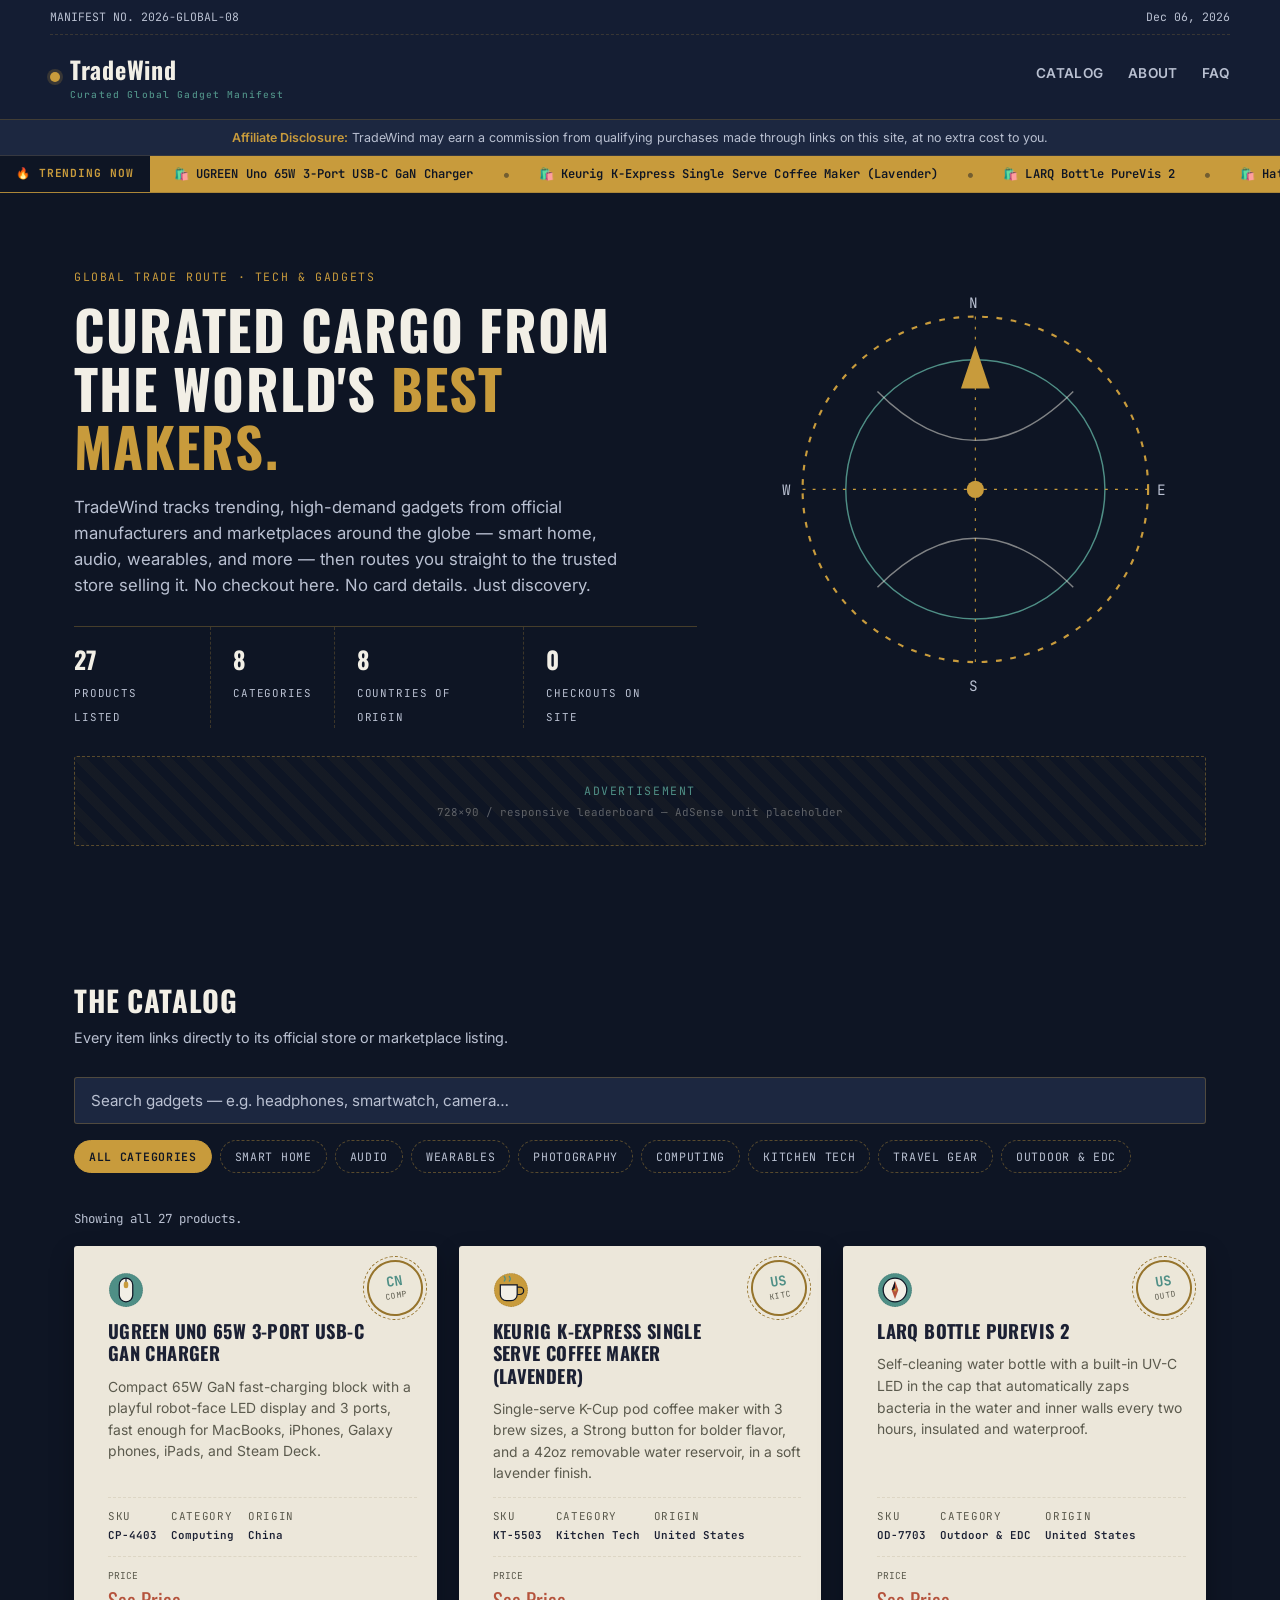
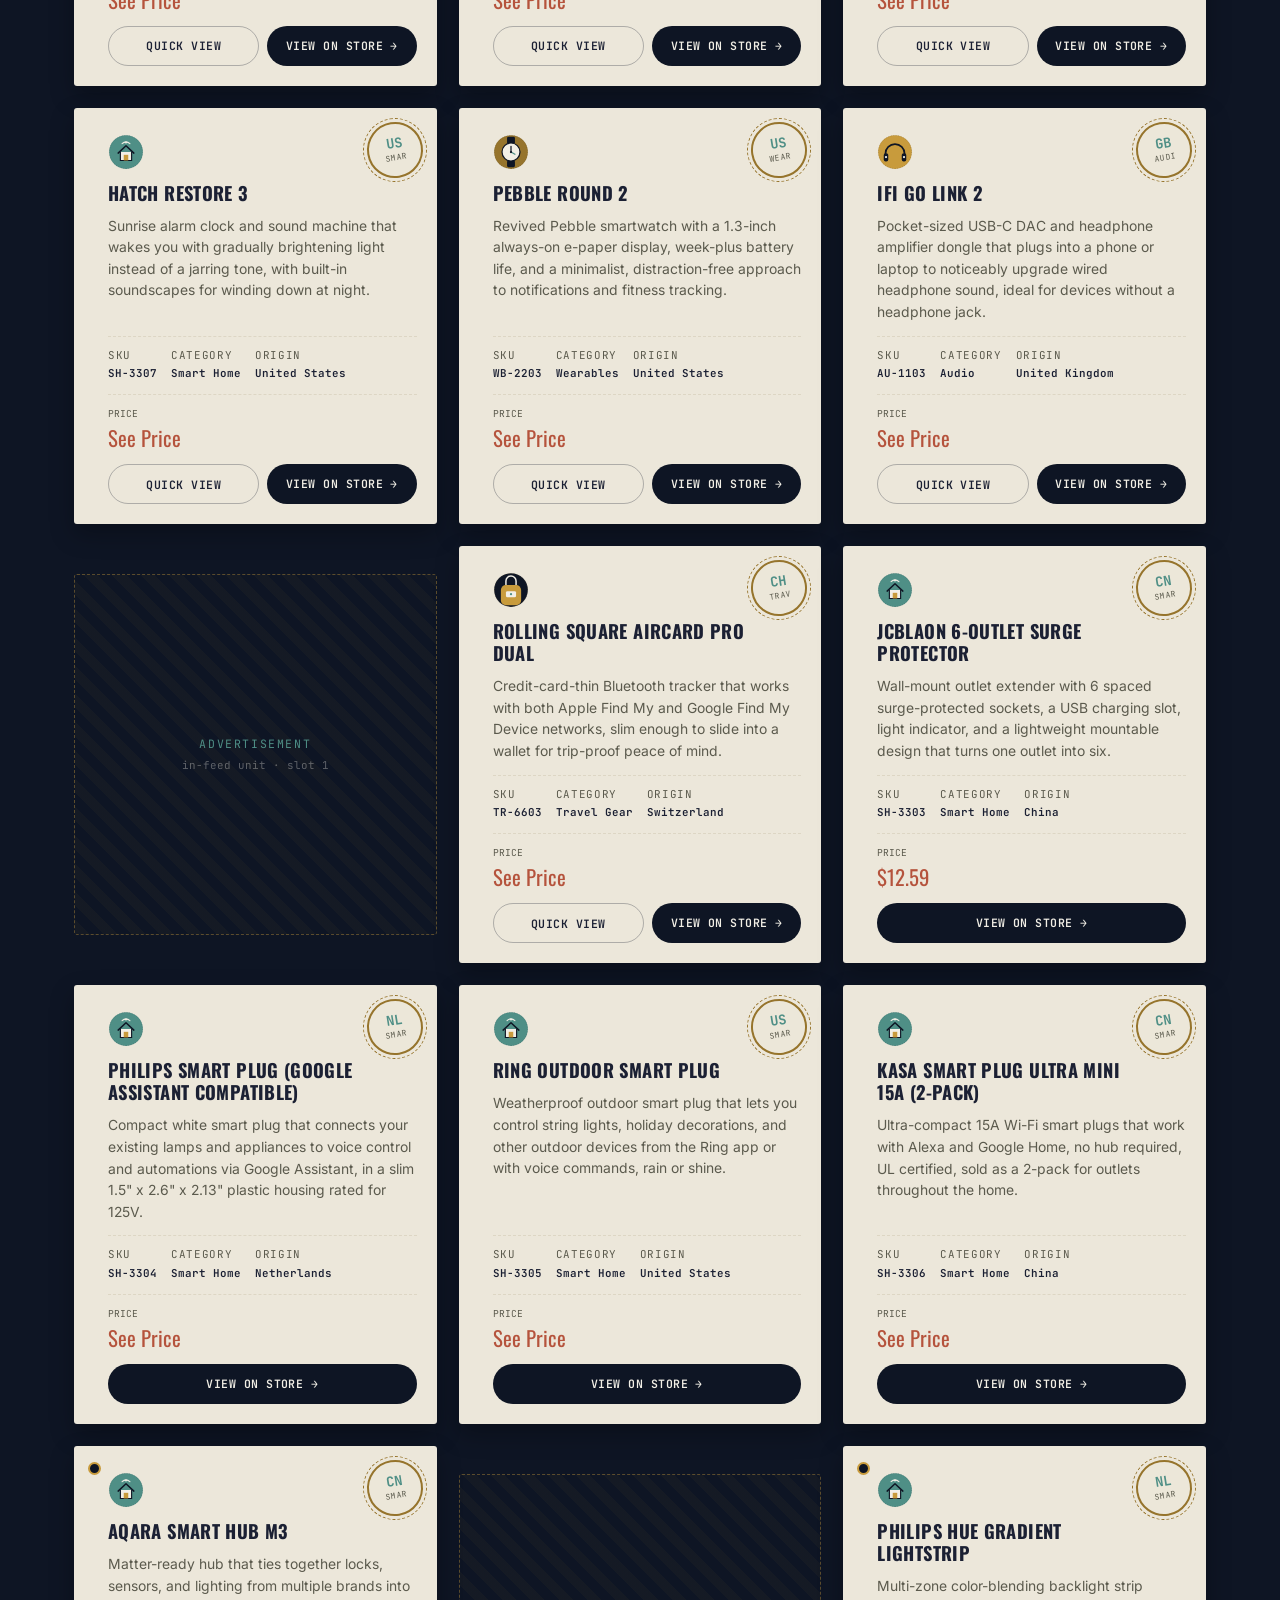
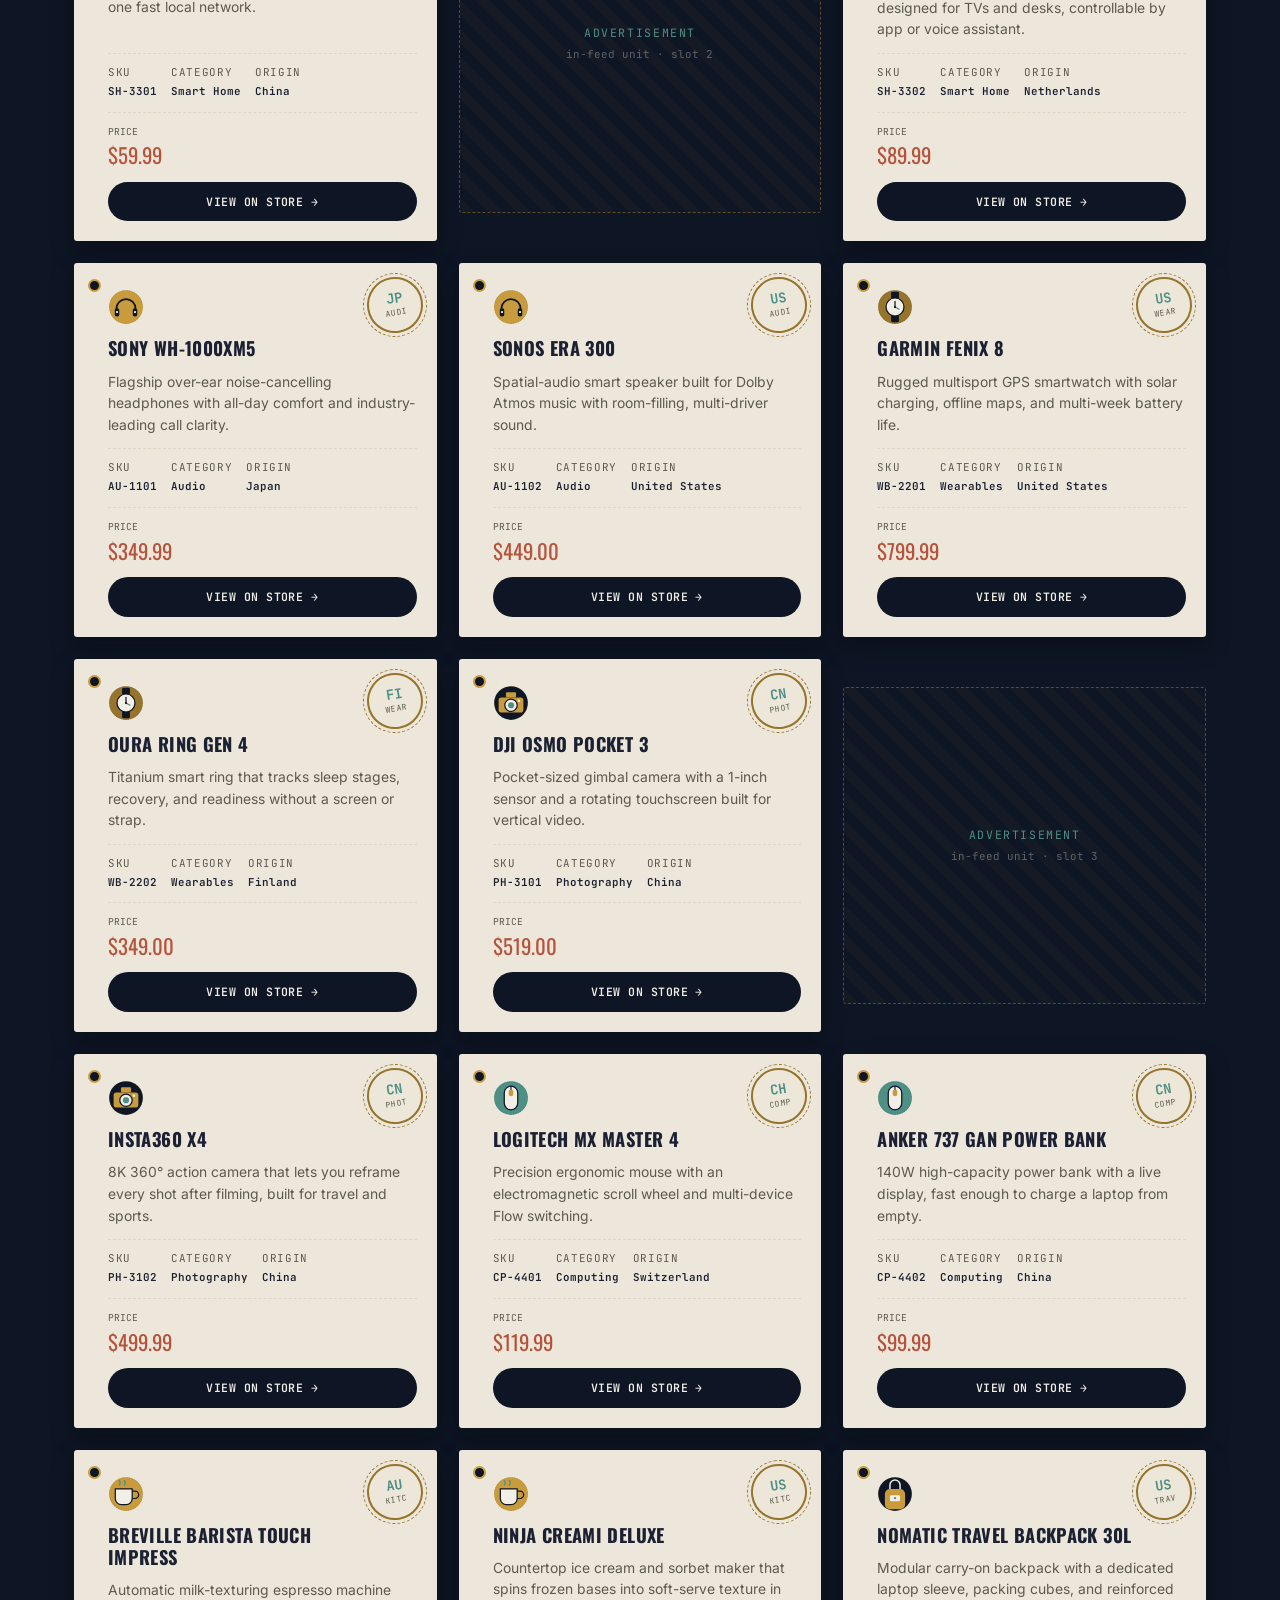
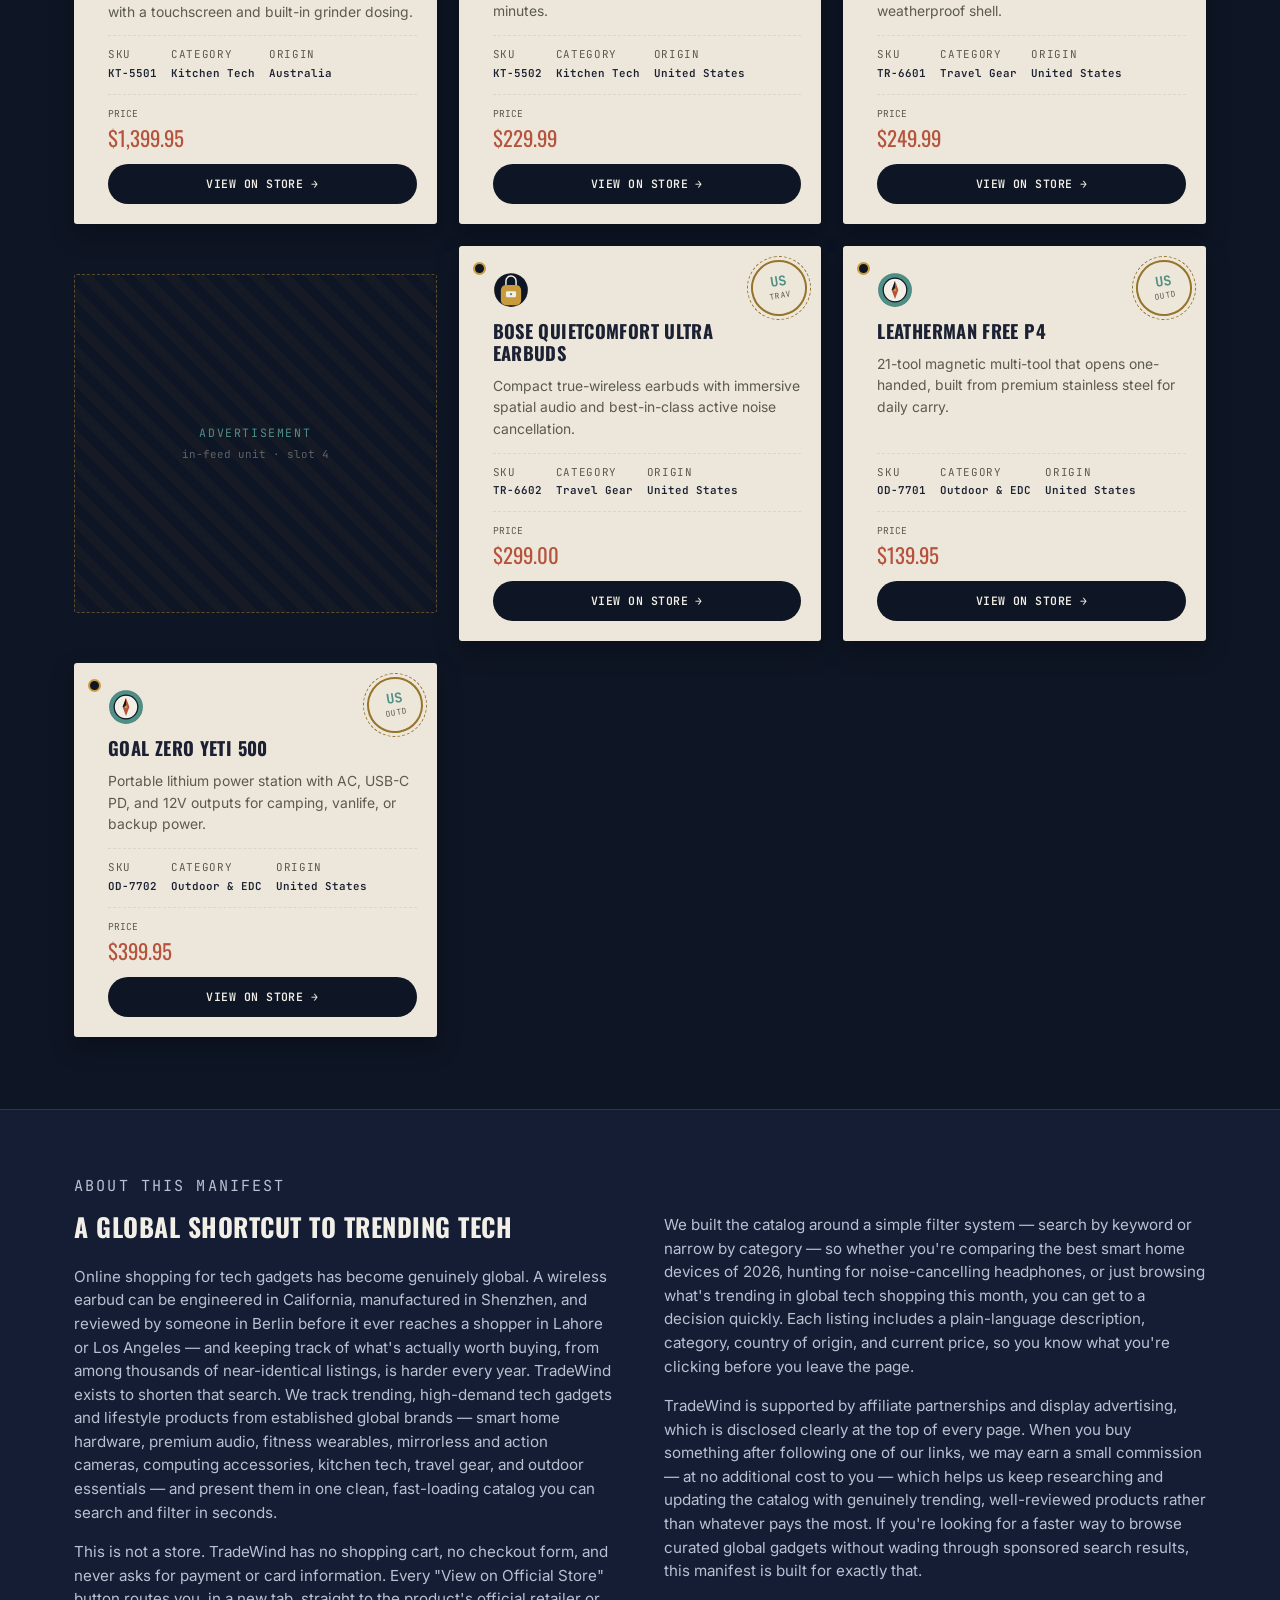
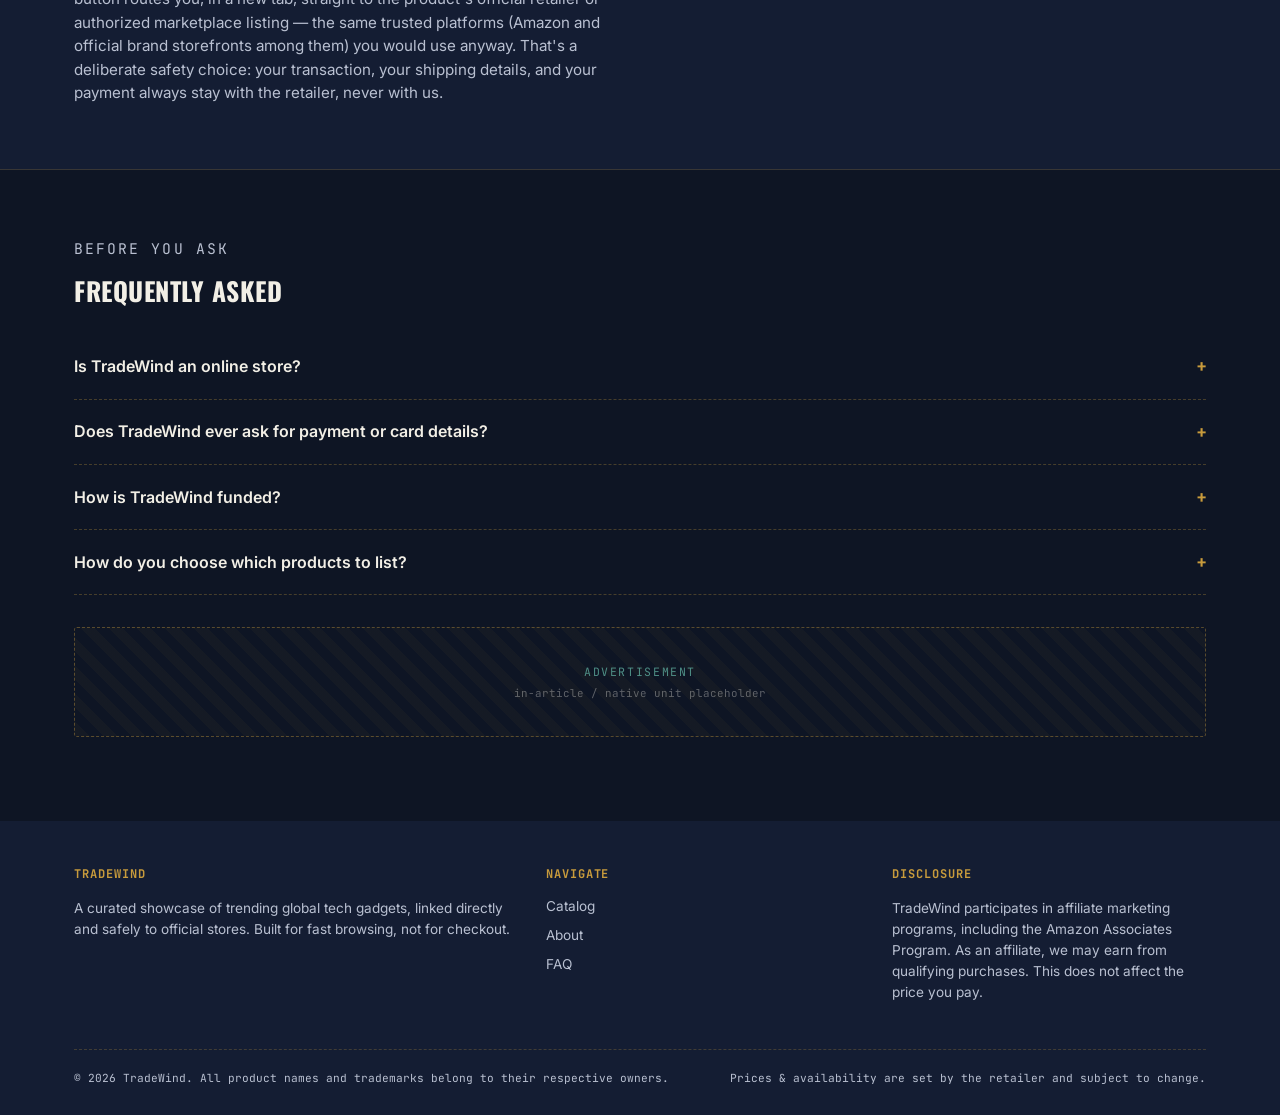
==== index.html @ 7edf19b0 "Add files via upload" ====
<!DOCTYPE html>
<html lang="en">
<head>
<meta charset="UTF-8">
<meta name="viewport" content="width=device-width, initial-scale=1.0">
<title>TradeWind — Curated Global Tech Gadgets & Trending Products 2026</title>
<meta name="description" content="TradeWind curates 2026's most in-demand global tech gadgets — smart home, audio, wearables, photography, travel gear & more — with direct, secure links to trusted official stores worldwide.">
<meta name="keywords" content="trending gadgets 2026, global tech shopping, curated tech gadgets, best smart home devices, buy gadgets online, worldwide product showcase, tech affiliate store">
<meta name="robots" content="index, follow">
<meta name="theme-color" content="#0e1524">
<link rel="canonical" href="https://tradewind-sigma.vercel.app/">

<!-- Open Graph -->
<meta property="og:type" content="website">
<meta property="og:site_name" content="TradeWind">
<meta property="og:title" content="TradeWind — Curated Global Tech Gadgets & Trending Products">
<meta property="og:description" content="A curated showcase of the world's most in-demand tech gadgets, linked directly to official stores. No checkout, no card details — just discovery.">
<meta property="og:url" content="https://tradewind-sigma.vercel.app/">
<meta property="og:image" content="https://tradewind-sigma.vercel.app/og-image.png">

<!-- Twitter -->
<meta name="twitter:card" content="summary_large_image">
<meta name="twitter:title" content="TradeWind — Curated Global Tech Gadgets & Trending Products">
<meta name="twitter:description" content="A curated showcase of the world's most in-demand tech gadgets, linked directly to official stores.">

<link rel="icon" href="data:image/svg+xml,%3Csvg xmlns='http://www.w3.org/2000/svg' viewBox='0 0 100 100'%3E%3Ctext y='.9em' font-size='90'%3E%F0%9F%A7%AD%3C/text%3E%3C/svg%3E">

<link rel="preconnect" href="https://fonts.googleapis.com">
<link rel="preconnect" href="https://fonts.gstatic.com" crossorigin>
<link href="https://fonts.googleapis.com/css2?family=Oswald:wght@500;600;700&family=Inter:wght@400;500;600;700&family=JetBrains+Mono:wght@400;500;600&display=swap" rel="stylesheet">

<!-- Google AdSense -->
<script async src="https://pagead2.googlesyndication.com/pagead/js/adsbygoogle.js?client=ca-pub-2006445566626425" crossorigin="anonymous"></script>

<!-- Google Search Console site verification -->
<meta name="google-site-verification" content="9bSXV0oYwCNz4T_QT4-FbvCW3bJShIEgX8HZMbep9Co" />

<!-- JSON-LD structured data for search engines -->
<script type="application/ld+json">
{
  "@context": "https://schema.org",
  "@type": "WebSite",
  "name": "TradeWind",
  "url": "https://tradewind-sigma.vercel.app/",
  "description": "Curated showcase of trending global tech gadgets with direct links to official retail stores.",
  "potentialAction": {
    "@type": "SearchAction",
    "target": "https://tradewind-sigma.vercel.app/?q={search_term_string}",
    "query-input": "required name=search_term_string"
  }
}
</script>
<script type="application/ld+json">
{
  "@context": "https://schema.org",
  "@type": "FAQPage",
  "mainEntity": [
    {
      "@type": "Question",
      "name": "Is TradeWind an online store?",
      "acceptedAnswer": { "@type": "Answer", "text": "No. TradeWind is a curated discovery showcase. Every product links out to its official retailer or marketplace listing, where the purchase itself takes place." }
    },
    {
      "@type": "Question",
      "name": "Does TradeWind ever ask for payment or card details?",
      "acceptedAnswer": { "@type": "Answer", "text": "Never. TradeWind has no checkout, cart, or payment form of any kind. All transactions happen on the official retailer's own secure site." }
    },
    {
      "@type": "Question",
      "name": "How is TradeWind funded?",
      "acceptedAnswer": { "@type": "Answer", "text": "Through affiliate partnerships and display advertising. When you buy something after following one of our links, we may earn a small commission at no extra cost to you." }
    }
  ]
}
</script>

<style>
/* ============================================================
   DESIGN TOKENS — "Cargo Manifest" system
   ============================================================ */
:root{
  --ink:        #0e1524;   /* deep navy — page background */
  --ink-2:      #141d33;   /* panel navy — header/footer/sections */
  --ink-3:      #1c2740;   /* raised navy — inputs, chips */
  --paper:      #ece7da;   /* parchment — card surface */
  --paper-dim:  #ddd6c4;   /* parchment shadow/border */
  --brass:      #c89b3c;   /* primary accent — stamps, rules, CTA */
  --brass-dim:  #96742c;
  --verdigris:  #4f8f86;   /* secondary accent — links, badges */
  --ivory:      #f2efe6;   /* text on navy */
  --ivory-dim:  #b9c0d1;   /* muted text on navy */
  --ink-text:   #1b2033;   /* text on parchment */
  --ink-text-dim: #5b5a4d;
  --danger:     #b5533c;

  --font-display: 'Oswald', sans-serif;
  --font-body: 'Inter', sans-serif;
  --font-mono: 'JetBrains Mono', monospace;

  --radius: 3px;
  --container: 1180px;
}

*,*::before,*::after{ box-sizing:border-box; }
html{ scroll-behavior:smooth; }
@media (prefers-reduced-motion: reduce){
  html{ scroll-behavior:auto; }
  *,*::before,*::after{ animation-duration:0.01ms !important; animation-iteration-count:1 !important; transition-duration:0.01ms !important; }
}

body{
  margin:0;
  background:var(--ink);
  color:var(--ivory);
  font-family:var(--font-body);
  line-height:1.55;
  -webkit-font-smoothing:antialiased;
}

h1,h2,h3{ font-family:var(--font-display); text-transform:uppercase; letter-spacing:0.02em; margin:0; }
a{ color:inherit; }
img{ max-width:100%; display:block; }
button{ font-family:inherit; }

.wrap{ max-width:var(--container); margin:0 auto; padding:0 24px; }
.eyebrow{ font-family:var(--font-mono); font-size:0.72rem; letter-spacing:0.14em; text-transform:uppercase; color:var(--brass); }
.mono{ font-family:var(--font-mono); }

/* ============================================================
   HEADER
   ============================================================ */
.site-header{
  background:var(--ink-2);
  border-bottom:1px solid rgba(200,155,60,0.25);
  position:sticky; top:0; z-index:40;
}
.header-strip{
  display:flex; align-items:center; justify-content:space-between;
  padding:8px 0; font-size:0.72rem; color:var(--ivory-dim);
  border-bottom:1px dashed rgba(200,155,60,0.2);
}
.header-main{ display:flex; align-items:center; justify-content:space-between; gap:24px; padding:16px 0; flex-wrap:wrap; }
.wordmark{ display:flex; align-items:center; gap:10px; font-family:var(--font-display); font-size:1.5rem; font-weight:700; letter-spacing:0.03em; }
.wordmark .dot{ width:10px; height:10px; border-radius:50%; background:var(--brass); box-shadow:0 0 0 3px rgba(200,155,60,0.2); }
.wordmark small{ display:block; font-family:var(--font-mono); font-size:0.6rem; letter-spacing:0.12em; color:var(--verdigris); text-transform:none; font-weight:500; }
.site-nav{ display:flex; gap:24px; font-size:0.85rem; font-weight:600; letter-spacing:0.03em; text-transform:uppercase; }
.site-nav a{ text-decoration:none; color:var(--ivory-dim); border-bottom:2px solid transparent; padding-bottom:4px; transition:color .15s, border-color .15s; }
.site-nav a:hover, .site-nav a:focus-visible{ color:var(--ivory); border-color:var(--brass); }

.disclosure-bar{
  background:var(--ink-3); border-bottom:1px solid rgba(200,155,60,0.15);
  font-size:0.78rem; color:var(--ivory-dim); text-align:center; padding:8px 16px;
}
.disclosure-bar strong{ color:var(--brass); font-weight:600; }

/* ============================================================
   TRENDING TICKER — auto-scrolling headline of featured products
   ============================================================ */
.ticker{
  background:var(--brass); color:var(--ink);
  display:flex; align-items:stretch; overflow:hidden;
  border-bottom:1px solid rgba(14,21,36,0.15);
}
.ticker__label{
  flex:0 0 auto; font-family:var(--font-mono); font-size:0.7rem; font-weight:700; text-transform:uppercase;
  letter-spacing:0.08em; padding:9px 16px; background:var(--ink); color:var(--brass); white-space:nowrap;
  display:flex; align-items:center; gap:6px;
}
.ticker__viewport{ overflow:hidden; flex:1; display:flex; align-items:center; }
.ticker__track{
  display:flex; align-items:center; gap:28px; white-space:nowrap; padding:0 24px;
  animation:tickerScroll 26s linear infinite;
  width:max-content;
}
.ticker:hover .ticker__track, .ticker:focus-within .ticker__track{ animation-play-state:paused; }
.ticker__item{
  background:none; border:none; cursor:pointer; font-family:var(--font-mono); font-size:0.76rem; font-weight:600;
  color:var(--ink); display:inline-flex; align-items:center; gap:6px; padding:9px 0; letter-spacing:0.01em;
}
.ticker__item:hover, .ticker__item:focus-visible{ text-decoration:underline; }
.ticker__sep{ opacity:0.45; }

@keyframes tickerScroll{
  from{ transform:translateX(0); }
  to{ transform:translateX(-50%); }
}
@media (prefers-reduced-motion: reduce){
  .ticker__track{ animation:none; overflow-x:auto; }
}
@media (max-width: 560px){
  .ticker__label{ padding:9px 10px; font-size:0.64rem; }
}

/* ============================================================
   HERO
   ============================================================ */
.hero{ padding:64px 0 48px; position:relative; overflow:hidden; }
.hero__grid{ display:grid; grid-template-columns:1.15fr 0.85fr; gap:48px; align-items:center; }
.hero h1{ font-size:clamp(2.1rem, 4.4vw, 3.4rem); line-height:1.08; margin-bottom:18px; }
.hero h1 em{ font-style:normal; color:var(--brass); }
.hero p.lead{ font-size:1.05rem; color:var(--ivory-dim); max-width:52ch; margin-bottom:28px; }
.hero__stats{ display:flex; gap:0; border-top:1px solid rgba(200,155,60,0.3); }
.hero__stats div{ padding:14px 22px 0; border-right:1px dashed rgba(200,155,60,0.25); }
.hero__stats div:first-child{ padding-left:0; }
.hero__stats div:last-child{ border-right:none; }
.hero__stats b{ display:block; font-family:var(--font-display); font-size:1.5rem; color:var(--ivory); }
.hero__stats span{ font-family:var(--font-mono); font-size:0.68rem; letter-spacing:0.08em; text-transform:uppercase; color:var(--ivory-dim); }

.hero__art{ position:relative; }
.hero__art svg{ width:100%; height:auto; }

/* ============================================================
   AD SLOTS (AdSense-ready placeholders)
   ============================================================ */
.ad-slot{
  border:1px dashed rgba(200,155,60,0.4);
  background:repeating-linear-gradient(45deg, rgba(200,155,60,0.04) 0 10px, transparent 10px 20px);
  border-radius:var(--radius);
  min-height:110px;
  display:flex; flex-direction:column; align-items:center; justify-content:center; gap:4px;
  color:var(--ivory-dim);
  margin:28px 0;
  padding:16px;
  text-align:center;
}
.ad-slot .eyebrow{ color:var(--verdigris); }
.ad-slot span.tag{ font-family:var(--font-mono); font-size:0.68rem; color:rgba(242,239,230,0.35); }
.ad-slot--leaderboard{ min-height:90px; }
.ad-slot--card{ grid-column: span 1; align-self:stretch; }

/* ============================================================
   PRODUCT CONTROLS
   ============================================================ */
.products{ padding:56px 0 24px; }
.section-head{ display:flex; align-items:baseline; justify-content:space-between; gap:16px; margin-bottom:28px; flex-wrap:wrap; }
.section-head h2{ font-size:1.8rem; }
.section-head p{ color:var(--ivory-dim); font-size:0.9rem; margin:4px 0 0; }

.controls{ display:flex; flex-direction:column; gap:16px; margin-bottom:36px; }
.search-row{ display:flex; gap:12px; }
.search-row input{
  flex:1; background:var(--ink-3); border:1px solid rgba(200,155,60,0.3); color:var(--ivory);
  padding:13px 16px; font-family:var(--font-body); font-size:0.95rem; border-radius:var(--radius);
}
.search-row input::placeholder{ color:var(--ivory-dim); }
.search-row input:focus-visible{ outline:2px solid var(--brass); outline-offset:1px; }

.tabs{ display:flex; flex-wrap:wrap; gap:8px; }
.tab{
  font-family:var(--font-mono); font-size:0.72rem; letter-spacing:0.06em; text-transform:uppercase;
  background:transparent; color:var(--ivory-dim); border:1px dashed rgba(200,155,60,0.4);
  padding:8px 14px; border-radius:20px; cursor:pointer; transition:all .15s;
}
.tab:hover{ border-color:var(--brass); color:var(--ivory); }
.tab[aria-pressed="true"]{ background:var(--brass); border-style:solid; border-color:var(--brass); color:var(--ink); font-weight:600; }
.tab:focus-visible{ outline:2px solid var(--verdigris); outline-offset:2px; }

.result-count{ font-family:var(--font-mono); font-size:0.78rem; color:var(--ivory-dim); margin-bottom:18px; }

/* ============================================================
   PRODUCT GRID / CARDS ("cargo tags")
   ============================================================ */
.grid{
  display:grid;
  grid-template-columns:repeat(auto-fill, minmax(270px, 1fr));
  gap:22px;
}

.card{
  position:relative;
  background:var(--paper);
  color:var(--ink-text);
  border-radius:var(--radius);
  padding:20px;
  box-shadow:0 10px 24px rgba(0,0,0,0.28);
  display:flex; flex-direction:column; gap:12px;
  transform:rotate(0deg);
  transition:transform .2s ease, box-shadow .2s ease;
  animation:cardIn .4s ease backwards;
}
.card:hover, .card:focus-within{ transform:rotate(-0.6deg) translateY(-3px); box-shadow:0 16px 30px rgba(0,0,0,0.35); }
@keyframes cardIn{ from{ opacity:0; transform:translateY(10px); } to{ opacity:1; transform:translateY(0); } }

/* Icon-only cards (no photo) keep the cargo-tag grommet hole + left indent */
.card--icon{ padding:26px 20px 20px 34px; }
.card__hole{
  position:absolute; top:16px; left:14px; width:13px; height:13px; border-radius:50%;
  background:var(--ink); border:2px solid var(--brass);
}

.stamp{
  position:absolute; top:14px; right:14px; width:56px; height:56px; border-radius:50%;
  border:2px solid var(--brass-dim); outline:1px dashed var(--brass-dim); outline-offset:3px;
  background:rgba(236,231,218,0.95);
  display:flex; flex-direction:column; align-items:center; justify-content:center;
  transform:rotate(-9deg); color:var(--verdigris); z-index:3;
}
.stamp__code{ font-family:var(--font-mono); font-weight:700; font-size:0.85rem; line-height:1; }
.stamp__cat{ font-family:var(--font-mono); font-size:0.5rem; letter-spacing:0.06em; text-transform:uppercase; color:var(--ink-text-dim); }

.card__icon{ width:36px; height:36px; color:var(--brass-dim); }
.card__icon svg{ width:100%; height:100%; }

/* ---- High-res product media (photo cards) ---- */
.card__media{
  position:relative;
  margin:-20px -20px 4px -20px;
  aspect-ratio:4/3;
  background:#fff;
  overflow:hidden;
  cursor:zoom-in;
  border:none;
  padding:0;
  display:block;
  font:inherit;
  appearance:none;
  -webkit-appearance:none;
  border-top-left-radius:var(--radius); border-top-right-radius:var(--radius);
}
.card__media img{ width:100%; height:100%; object-fit:cover; display:block; transition:transform .4s ease; }
.card__media:hover img, .card__media:focus-visible img{ transform:scale(1.06); }
.card__media:focus-visible{ outline:3px solid var(--brass); outline-offset:-3px; }

.card__zoom{
  position:absolute; inset:0; display:flex; align-items:center; justify-content:center;
  background:rgba(14,21,36,0); transition:background .2s ease; opacity:0; pointer-events:none;
}
.card__media:hover .card__zoom, .card__media:focus-visible .card__zoom{ opacity:1; background:rgba(14,21,36,0.28); }
.card__zoom svg{ width:32px; height:32px; color:#fff; filter:drop-shadow(0 2px 4px rgba(0,0,0,0.45)); }

.card__badge-row{ position:absolute; left:9px; bottom:9px; display:flex; gap:6px; z-index:2; }
.card__badge{
  background:rgba(14,21,36,0.78); color:var(--ivory); font-family:var(--font-mono); font-size:0.62rem;
  padding:3px 8px; border-radius:10px; display:flex; align-items:center; gap:4px; letter-spacing:0.02em;
}
.card__badge svg{ width:11px; height:11px; flex:0 0 auto; }

.card__dots{ position:absolute; left:50%; bottom:9px; transform:translateX(-50%); display:flex; gap:4px; z-index:2; }
.card__dots i{ width:5px; height:5px; border-radius:50%; background:rgba(255,255,255,0.55); display:block; transition:background .2s ease, transform .2s ease; }
.card__dots i.active{ background:#fff; transform:scale(1.35); }

.card__title{ font-family:var(--font-display); font-size:1.15rem; line-height:1.2; margin:0; }
.card--icon .card__title{ padding-right:50px; }
.card__desc{ font-size:0.87rem; color:var(--ink-text-dim); margin:0; flex:1; }

.card__meta{
  display:flex; gap:14px; flex-wrap:wrap; margin:0; padding-top:10px; border-top:1px dashed var(--paper-dim);
  font-size:0.68rem;
}
.card__meta div{ display:flex; flex-direction:column; gap:2px; }
.card__meta dt{ font-family:var(--font-mono); text-transform:uppercase; letter-spacing:0.06em; color:var(--ink-text-dim); }
.card__meta dd{ margin:0; font-family:var(--font-mono); font-weight:600; }

.card__footer{ display:flex; flex-direction:column; gap:10px; padding-top:12px; border-top:1px dashed var(--paper-dim); }
.card__footer-top{ display:flex; align-items:center; justify-content:space-between; gap:10px; }
.card__price{ font-family:var(--font-display); font-size:1.3rem; color:var(--danger); }
.card__price small{ display:block; font-family:var(--font-mono); font-size:0.6rem; color:var(--ink-text-dim); text-transform:uppercase; }
.card__actions{ display:flex; gap:8px; }
.card__actions .btn{ flex:1; justify-content:center; }

.btn{
  display:inline-flex; align-items:center; gap:6px;
  background:var(--ink); color:var(--ivory); text-decoration:none;
  font-family:var(--font-mono); font-size:0.72rem; font-weight:600; letter-spacing:0.04em; text-transform:uppercase;
  padding:11px 14px; border-radius:20px; white-space:nowrap; border:none; cursor:pointer;
  transition:background .15s, transform .15s;
}
.btn:hover, .btn:focus-visible{ background:var(--brass-dim); transform:translateX(2px); }
.btn--ghost{ background:transparent; color:var(--ink-text); border:1px solid rgba(14,21,36,0.28); }
.btn--ghost:hover, .btn--ghost:focus-visible{ background:rgba(14,21,36,0.06); color:var(--ink-text); transform:none; }

.empty-state{ text-align:center; padding:60px 20px; color:var(--ivory-dim); display:none; }
.empty-state.show{ display:block; }

/* ============================================================
   QUICK-VIEW MODAL (gallery + video)
   ============================================================ */
.modal-overlay{
  position:fixed; inset:0; background:rgba(14,21,36,0.85); backdrop-filter:blur(2px);
  display:flex; align-items:center; justify-content:center; padding:20px; z-index:200;
}
.modal-overlay[hidden]{ display:none; }
.modal{
  background:var(--paper); color:var(--ink-text); max-width:960px; width:100%; max-height:92vh; overflow:auto;
  border-radius:6px; display:grid; grid-template-columns:1.15fr 1fr; position:relative;
  box-shadow:0 30px 70px rgba(0,0,0,0.55);
}
.modal__close{
  position:absolute; top:12px; right:12px; width:38px; height:38px; border-radius:50%; border:none;
  background:var(--ink); color:var(--ivory); font-size:1.4rem; line-height:1; cursor:pointer; z-index:6;
  display:flex; align-items:center; justify-content:center;
}
.modal__close:hover{ background:var(--brass-dim); }
.modal__media{ background:#fff; display:flex; flex-direction:column; min-width:0; }
.modal__stage{ position:relative; aspect-ratio:1/1; display:flex; align-items:center; justify-content:center; overflow:hidden; background:#fff; }
.modal__stage img{ width:100%; height:100%; object-fit:contain; }
.modal__stage video, .modal__stage iframe{ width:100%; height:100%; object-fit:contain; border:0; }
.modal__nav{
  position:absolute; top:50%; transform:translateY(-50%); background:rgba(14,21,36,0.6); color:#fff; border:none;
  width:38px; height:38px; border-radius:50%; cursor:pointer; font-size:1.3rem; display:flex; align-items:center; justify-content:center;
}
.modal__nav:hover{ background:var(--brass-dim); }
.modal__nav--prev{ left:10px; } .modal__nav--next{ right:10px; }
.modal__thumbs{ display:flex; gap:8px; padding:12px; overflow-x:auto; border-top:1px solid var(--paper-dim); }
.modal__thumb{
  width:56px; height:56px; border-radius:4px; overflow:hidden; border:2px solid transparent; cursor:pointer;
  flex:0 0 auto; background:#f3f3f3; padding:0; display:flex; align-items:center; justify-content:center; color:var(--ink-text);
}
.modal__thumb img{ width:100%; height:100%; object-fit:cover; display:block; }
.modal__thumb.active{ border-color:var(--brass); }
.modal__info{ padding:30px 28px; display:flex; flex-direction:column; gap:12px; min-width:0; }
.modal__info h3{ font-size:1.45rem; line-height:1.2; }
.modal__info p{ font-size:0.92rem; color:var(--ink-text-dim); margin:0; }
.modal__footer{ margin-top:auto; display:flex; align-items:center; justify-content:space-between; gap:12px; padding-top:16px; border-top:1px dashed var(--paper-dim); }

@media (max-width: 720px){
  .modal{ grid-template-columns:1fr; }
  .modal__stage{ aspect-ratio:4/3; }
}

/* ============================================================
   ABOUT / SEO OVERVIEW
   ============================================================ */
.about{ background:var(--ink-2); padding:64px 0; margin-top:48px; border-top:1px solid rgba(200,155,60,0.2); border-bottom:1px solid rgba(200,155,60,0.2); }
.about__grid{ display:grid; grid-template-columns:1fr 1fr; gap:48px; }
.about h2{ font-size:1.6rem; margin-bottom:18px; }
.about p{ color:var(--ivory-dim); font-size:0.95rem; margin:0 0 16px; }
.about p:last-child{ margin-bottom:0; }

/* ============================================================
   FAQ
   ============================================================ */
.faq{ padding:56px 0; }
.faq h2{ font-size:1.6rem; margin-bottom:24px; }
.faq details{
  border-bottom:1px dashed rgba(200,155,60,0.3); padding:16px 0;
}
.faq summary{ cursor:pointer; font-weight:600; font-size:1rem; list-style:none; display:flex; justify-content:space-between; align-items:center; }
.faq summary::-webkit-details-marker{ display:none; }
.faq summary::after{ content:'+'; font-family:var(--font-display); font-size:1.3rem; color:var(--brass); }
.faq details[open] summary::after{ content:'−'; }
.faq p{ color:var(--ivory-dim); margin:12px 0 0; font-size:0.92rem; max-width:70ch; }

/* ============================================================
   FOOTER
   ============================================================ */
.site-footer{ background:var(--ink-2); padding:44px 0 28px; margin-top:0; }
.footer__grid{ display:grid; grid-template-columns:1.4fr 1fr 1fr; gap:32px; margin-bottom:32px; }
.footer__grid h3{ font-family:var(--font-mono); font-size:0.75rem; letter-spacing:0.08em; color:var(--brass); margin-bottom:12px; text-transform:uppercase; }
.footer__grid p, .footer__grid li{ color:var(--ivory-dim); font-size:0.85rem; }
.footer__grid ul{ list-style:none; padding:0; margin:0; display:flex; flex-direction:column; gap:8px; }
.footer__grid a{ text-decoration:none; color:var(--ivory-dim); }
.footer__grid a:hover{ color:var(--brass); }
.footer__bottom{ border-top:1px dashed rgba(200,155,60,0.25); padding-top:20px; display:flex; justify-content:space-between; flex-wrap:wrap; gap:8px; font-family:var(--font-mono); font-size:0.7rem; color:var(--ivory-dim); }

/* ============================================================
   RESPONSIVE
   ============================================================ */
@media (max-width: 860px){
  .hero__grid{ grid-template-columns:1fr; }
  .hero__art{ order:-1; max-width:280px; margin:0 auto 24px; }
  .about__grid{ grid-template-columns:1fr; }
  .footer__grid{ grid-template-columns:1fr; }
  .header-main{ padding:12px 0; }
  .site-nav{ display:none; }
}
@media (max-width: 560px){
  .hero{ padding:40px 0 32px; }
  .hero__stats{ flex-wrap:wrap; }
  .hero__stats div{ flex:1 1 45%; border-right:none; padding:12px 0 0; border-top:1px dashed rgba(200,155,60,0.25); margin-top:8px; }
  .card--icon{ padding-left:30px; }
}
</style>
</head>
<body>

<a href="#main" class="visually-hidden-focusable" style="position:absolute;left:-9999px;top:0;background:var(--brass);color:var(--ink);padding:10px;z-index:100;">Skip to content</a>

<header class="site-header">
  <div class="wrap header-strip">
    <span class="mono">MANIFEST NO. 2026‑GLOBAL‑08</span>
    <span class="mono" id="liveDate"></span>
  </div>
  <div class="wrap header-main">
    <a href="#main" class="wordmark" style="text-decoration:none;color:var(--ivory);">
      <span class="dot" aria-hidden="true"></span>
      <span>TradeWind<small>Curated Global Gadget Manifest</small></span>
    </a>
    <nav class="site-nav" aria-label="Primary">
      <a href="#products">Catalog</a>
      <a href="#about">About</a>
      <a href="#faq">FAQ</a>
    </nav>
  </div>
</header>

<div class="disclosure-bar">
  <strong>Affiliate Disclosure:</strong> TradeWind may earn a commission from qualifying purchases made through links on this site, at no extra cost to you.
</div>

<div class="ticker" id="tickerBar" aria-label="Trending featured products">
  <span class="ticker__label">🔥 Trending Now</span>
  <div class="ticker__viewport">
    <div class="ticker__track" id="tickerTrack"></div>
  </div>
</div>

<main id="main">

  <!-- ============================================================
       HERO
  ============================================================ -->
  <section class="hero">
    <div class="wrap hero__grid">
      <div>
        <p class="eyebrow" style="margin-bottom:14px;">Global Trade Route · Tech &amp; Gadgets</p>
        <h1>Curated cargo from the world's <em>best makers.</em></h1>
        <p class="lead">TradeWind tracks trending, high-demand gadgets from official manufacturers and marketplaces around the globe — smart home, audio, wearables, and more — then routes you straight to the trusted store selling it. No checkout here. No card details. Just discovery.</p>
        <div class="hero__stats">
          <div><b id="statCount">16</b><span>Products Listed</span></div>
          <div><b>8</b><span>Categories</span></div>
          <div><b>8</b><span>Countries of Origin</span></div>
          <div><b>0</b><span>Checkouts on Site</span></div>
        </div>
      </div>
      <div class="hero__art" aria-hidden="true">
        <svg viewBox="0 0 320 320" fill="none" xmlns="http://www.w3.org/2000/svg">
          <circle cx="160" cy="160" r="120" stroke="#c89b3c" stroke-width="1.5" stroke-dasharray="4 6"/>
          <circle cx="160" cy="160" r="90" stroke="#4f8f86" stroke-width="1"/>
          <circle cx="160" cy="160" r="6" fill="#c89b3c"/>
          <path d="M160 40 V280 M40 160 H280" stroke="#c89b3c" stroke-width="0.75" stroke-dasharray="2 5"/>
          <path d="M92 92 Q160 160 228 92" stroke="#f2efe6" stroke-width="1" opacity="0.5"/>
          <path d="M92 228 Q160 160 228 228" stroke="#f2efe6" stroke-width="1" opacity="0.5"/>
          <polygon points="160,60 150,90 170,90" fill="#c89b3c"/>
          <text x="160" y="34" text-anchor="middle" fill="#b9c0d1" font-family="JetBrains Mono, monospace" font-size="10" letter-spacing="2">N</text>
          <text x="160" y="300" text-anchor="middle" fill="#b9c0d1" font-family="JetBrains Mono, monospace" font-size="10" letter-spacing="2">S</text>
          <text x="30" y="164" text-anchor="middle" fill="#b9c0d1" font-family="JetBrains Mono, monospace" font-size="10" letter-spacing="2">W</text>
          <text x="290" y="164" text-anchor="middle" fill="#b9c0d1" font-family="JetBrains Mono, monospace" font-size="10" letter-spacing="2">E</text>
        </svg>
      </div>
    </div>

    <div class="wrap">
      <div class="ad-slot ad-slot--leaderboard" role="complementary" aria-label="Advertisement">
        <span class="eyebrow">Advertisement</span>
        <span class="tag mono">728×90 / responsive leaderboard — AdSense unit placeholder</span>
      </div>
    </div>
  </section>

  <!-- ============================================================
       PRODUCTS
  ============================================================ -->
  <section class="products" id="products">
    <div class="wrap">
      <div class="section-head">
        <div>
          <h2>The Catalog</h2>
          <p>Every item links directly to its official store or marketplace listing.</p>
        </div>
      </div>

      <div class="controls">
        <div class="search-row">
          <label for="searchInput" class="visually-hidden" style="position:absolute;left:-9999px;">Search products</label>
          <input type="search" id="searchInput" placeholder="Search gadgets — e.g. headphones, smartwatch, camera…" autocomplete="off">
        </div>
        <div class="tabs" id="tabList" role="group" aria-label="Filter by category"></div>
      </div>

      <p class="result-count" id="resultCount" aria-live="polite"></p>

      <div class="grid" id="grid"></div>

      <p class="empty-state" id="emptyState">No products match your search. Try a different keyword or category.</p>
    </div>
  </section>

  <!-- ============================================================
       ABOUT / SEO OVERVIEW (300–400 words, keyword-rich)
  ============================================================ -->
  <section class="about" id="about">
    <div class="wrap about__grid">
      <div>
        <p class="eyebrow" style="margin-bottom:10px;">About This Manifest</p>
        <h2>A global shortcut to trending tech</h2>
        <p>Online shopping for tech gadgets has become genuinely global. A wireless earbud can be engineered in California, manufactured in Shenzhen, and reviewed by someone in Berlin before it ever reaches a shopper in Lahore or Los Angeles — and keeping track of what's actually worth buying, from among thousands of near-identical listings, is harder every year. TradeWind exists to shorten that search. We track trending, high-demand tech gadgets and lifestyle products from established global brands — smart home hardware, premium audio, fitness wearables, mirrorless and action cameras, computing accessories, kitchen tech, travel gear, and outdoor essentials — and present them in one clean, fast-loading catalog you can search and filter in seconds.</p>
        <p>This is not a store. TradeWind has no shopping cart, no checkout form, and never asks for payment or card information. Every "View on Official Store" button routes you, in a new tab, straight to the product's official retailer or authorized marketplace listing — the same trusted platforms (Amazon and official brand storefronts among them) you would use anyway. That's a deliberate safety choice: your transaction, your shipping details, and your payment always stay with the retailer, never with us.</p>
      </div>
      <div>
        <p>&nbsp;</p>
        <p>We built the catalog around a simple filter system — search by keyword or narrow by category — so whether you're comparing the best smart home devices of 2026, hunting for noise-cancelling headphones, or just browsing what's trending in global tech shopping this month, you can get to a decision quickly. Each listing includes a plain-language description, category, country of origin, and current price, so you know what you're clicking before you leave the page.</p>
        <p>TradeWind is supported by affiliate partnerships and display advertising, which is disclosed clearly at the top of every page. When you buy something after following one of our links, we may earn a small commission — at no additional cost to you — which helps us keep researching and updating the catalog with genuinely trending, well-reviewed products rather than whatever pays the most. If you're looking for a faster way to browse curated global gadgets without wading through sponsored search results, this manifest is built for exactly that.</p>
      </div>
    </div>
  </section>

  <!-- ============================================================
       FAQ
  ============================================================ -->
  <section class="faq" id="faq">
    <div class="wrap">
      <p class="eyebrow" style="margin-bottom:10px;">Before You Ask</p>
      <h2>Frequently Asked</h2>

      <details>
        <summary>Is TradeWind an online store?</summary>
        <p>No. TradeWind is a curated discovery showcase. Every product links out to its official retailer or marketplace listing, where the actual purchase takes place.</p>
      </details>
      <details>
        <summary>Does TradeWind ever ask for payment or card details?</summary>
        <p>Never. There is no checkout, cart, or payment form anywhere on this site. All transactions happen on the official retailer's own secure platform.</p>
      </details>
      <details>
        <summary>How is TradeWind funded?</summary>
        <p>Through affiliate partnerships and display advertising. When you buy something after following one of our links, we may earn a small commission at no extra cost to you.</p>
      </details>
      <details>
        <summary>How do you choose which products to list?</summary>
        <p>We prioritize established global brands, strong independent review coverage, and genuine search demand — not the highest commission rate.</p>
      </details>

      <div class="ad-slot" style="margin-top:32px;" role="complementary" aria-label="Advertisement">
        <span class="eyebrow">Advertisement</span>
        <span class="tag mono">in-article / native unit placeholder</span>
      </div>
    </div>
  </section>

</main>

<footer class="site-footer">
  <div class="wrap">
    <div class="footer__grid">
      <div>
        <h3>TradeWind</h3>
        <p>A curated showcase of trending global tech gadgets, linked directly and safely to official stores. Built for fast browsing, not for checkout.</p>
      </div>
      <div>
        <h3>Navigate</h3>
        <ul>
          <li><a href="#products">Catalog</a></li>
          <li><a href="#about">About</a></li>
          <li><a href="#faq">FAQ</a></li>
        </ul>
      </div>
      <div>
        <h3>Disclosure</h3>
        <p>TradeWind participates in affiliate marketing programs, including the Amazon Associates Program. As an affiliate, we may earn from qualifying purchases. This does not affect the price you pay.</p>
      </div>
    </div>
    <div class="footer__bottom">
      <span>© <span id="year"></span> TradeWind. All product names and trademarks belong to their respective owners.</span>
      <span>Prices &amp; availability are set by the retailer and subject to change.</span>
    </div>
  </div>
</footer>

<!-- ============================================================
     QUICK-VIEW MODAL — image gallery + video, built once, reused
     ============================================================ -->
<div class="modal-overlay" id="modalOverlay" role="dialog" aria-modal="true" aria-labelledby="modalTitle" hidden>
  <div class="modal">
    <button class="modal__close" id="modalClose" type="button" aria-label="Close quick view">&times;</button>
    <div class="modal__media">
      <div class="modal__stage" id="modalStage"></div>
      <div class="modal__thumbs" id="modalThumbs"></div>
    </div>
    <div class="modal__info">
      <p class="eyebrow" id="modalCategory"></p>
      <h3 id="modalTitle"></h3>
      <p id="modalDesc"></p>
      <dl class="card__meta" id="modalMeta"></dl>
      <div class="modal__footer">
        <span class="card__price" id="modalPrice"></span>
        <a class="btn" id="modalBuyBtn" href="#" target="_blank" rel="noopener noreferrer sponsored">View on Official Store →</a>
      </div>
    </div>
  </div>
</div>

<script>
(function(){
  "use strict";

  /* ============================================================
     PRODUCT DATA
     Replace `link` values with your real affiliate URLs
     (Amazon Associates tag, ShareASale, CJ, Impact, etc.)
     ============================================================ */
  const PRODUCTS = [
    { id:"p01", title:"Aqara Smart Hub M3", category:"smart-home", categoryLabel:"Smart Home", origin:"CN", originName:"China", sku:"SH-3301", price:"$59.99", desc:"Matter-ready hub that ties together locks, sensors, and lighting from multiple brands into one fast local network.", link:"https://www.amazon.com/s?k=Aqara+Smart+Hub+M3&linkCode=ll2&tag=tradewind20-20&linkId=2dcbbb39d6084fff613826eb0e3d8f9e&language=en_US&ref_=as_li_ss_tl" },
    { id:"p02", title:"Philips Hue Gradient Lightstrip", category:"smart-home", categoryLabel:"Smart Home", origin:"NL", originName:"Netherlands", sku:"SH-3302", price:"$89.99", desc:"Multi-zone color-blending backlight strip designed for TVs and desks, controllable by app or voice assistant.", link:"https://www.amazon.com/s?k=Philips+Hue+Gradient+Lightstrip&tag=tradewind20-20" },
    { id:"p03", title:"Sony WH-1000XM5", category:"audio", categoryLabel:"Audio", origin:"JP", originName:"Japan", sku:"AU-1101", price:"$349.99", desc:"Flagship over-ear noise-cancelling headphones with all-day comfort and industry-leading call clarity.", link:"https://www.amazon.com/s?k=Sony+WH-1000XM5&tag=tradewind20-20" },
    { id:"p04", title:"Sonos Era 300", category:"audio", categoryLabel:"Audio", origin:"US", originName:"United States", sku:"AU-1102", price:"$449.00", desc:"Spatial-audio smart speaker built for Dolby Atmos music with room-filling, multi-driver sound.", link:"https://www.amazon.com/s?k=Sonos+Era+300&tag=tradewind20-20" },
    { id:"p05", title:"Garmin Fenix 8", category:"wearables", categoryLabel:"Wearables", origin:"US", originName:"United States", sku:"WB-2201", price:"$799.99", desc:"Rugged multisport GPS smartwatch with solar charging, offline maps, and multi-week battery life.", link:"https://www.amazon.com/s?k=Garmin+Fenix+8&tag=tradewind20-20" },
    { id:"p06", title:"Oura Ring Gen 4", category:"wearables", categoryLabel:"Wearables", origin:"FI", originName:"Finland", sku:"WB-2202", price:"$349.00", desc:"Titanium smart ring that tracks sleep stages, recovery, and readiness without a screen or strap.", link:"https://www.amazon.com/s?k=Oura+Ring+Gen+4&tag=tradewind20-20" },
    { id:"p07", title:"DJI Osmo Pocket 3", category:"photography", categoryLabel:"Photography", origin:"CN", originName:"China", sku:"PH-3101", price:"$519.00", desc:"Pocket-sized gimbal camera with a 1-inch sensor and a rotating touchscreen built for vertical video.", link:"https://www.amazon.com/s?k=DJI+Osmo+Pocket+3&tag=tradewind20-20" },
    { id:"p08", title:"Insta360 X4", category:"photography", categoryLabel:"Photography", origin:"CN", originName:"China", sku:"PH-3102", price:"$499.99", desc:"8K 360° action camera that lets you reframe every shot after filming, built for travel and sports.", link:"https://www.amazon.com/s?k=Insta360+X4&tag=tradewind20-20" },
    { id:"p09", title:"Logitech MX Master 4", category:"computing", categoryLabel:"Computing", origin:"CH", originName:"Switzerland", sku:"CP-4401", price:"$119.99", desc:"Precision ergonomic mouse with an electromagnetic scroll wheel and multi-device Flow switching.", link:"https://www.amazon.com/s?k=Logitech+MX+Master+4&tag=tradewind20-20" },
    { id:"p10", title:"Anker 737 GaN Power Bank", category:"computing", categoryLabel:"Computing", origin:"CN", originName:"China", sku:"CP-4402", price:"$99.99", desc:"140W high-capacity power bank with a live display, fast enough to charge a laptop from empty.", link:"https://www.amazon.com/s?k=Anker+737+Power+Bank&tag=tradewind20-20" },
    { id:"p11", title:"Breville Barista Touch Impress", category:"kitchen", categoryLabel:"Kitchen Tech", origin:"AU", originName:"Australia", sku:"KT-5501", price:"$1,399.95", desc:"Automatic milk-texturing espresso machine with a touchscreen and built-in grinder dosing.", link:"https://www.amazon.com/s?k=Breville+Barista+Touch+Impress&tag=tradewind20-20" },
    { id:"p12", title:"Ninja Creami Deluxe", category:"kitchen", categoryLabel:"Kitchen Tech", origin:"US", originName:"United States", sku:"KT-5502", price:"$229.99", desc:"Countertop ice cream and sorbet maker that spins frozen bases into soft-serve texture in minutes.", link:"https://www.amazon.com/s?k=Ninja+Creami+Deluxe&tag=tradewind20-20" },
    { id:"p13", title:"Nomatic Travel Backpack 30L", category:"travel", categoryLabel:"Travel Gear", origin:"US", originName:"United States", sku:"TR-6601", price:"$249.99", desc:"Modular carry-on backpack with a dedicated laptop sleeve, packing cubes, and reinforced weatherproof shell.", link:"https://www.amazon.com/s?k=Nomatic+Travel+Backpack+30L&tag=tradewind20-20" },
    { id:"p14", title:"Bose QuietComfort Ultra Earbuds", category:"travel", categoryLabel:"Travel Gear", origin:"US", originName:"United States", sku:"TR-6602", price:"$299.00", desc:"Compact true-wireless earbuds with immersive spatial audio and best-in-class active noise cancellation.", link:"https://www.amazon.com/s?k=Bose+QuietComfort+Ultra+Earbuds&tag=tradewind20-20" },
    { id:"p15", title:"Leatherman Free P4", category:"outdoor", categoryLabel:"Outdoor & EDC", origin:"US", originName:"United States", sku:"OD-7701", price:"$139.95", desc:"21-tool magnetic multi-tool that opens one-handed, built from premium stainless steel for daily carry.", link:"https://www.amazon.com/s?k=Leatherman+Free+P4&tag=tradewind20-20" },
    { id:"p16", title:"Goal Zero Yeti 500", category:"outdoor", categoryLabel:"Outdoor & EDC", origin:"US", originName:"United States", sku:"OD-7702", price:"$399.95", desc:"Portable lithium power station with AC, USB-C PD, and 12V outputs for camping, vanlife, or backup power.", link:"https://www.amazon.com/s?k=Goal+Zero+Yeti+500&tag=tradewind20-20" },
    { id:"p17", title:"JcBlaon 6-Outlet Surge Protector", category:"smart-home", categoryLabel:"Smart Home", origin:"CN", originName:"China", sku:"SH-3303", price:"$12.59", desc:"Wall-mount outlet extender with 6 spaced surge-protected sockets, a USB charging slot, light indicator, and a lightweight mountable design that turns one outlet into six.", image:"https://m.media-amazon.com/images/I/61VyzebJdYL._AC_SY300_SX300_QL70_FMwebp_.jpg", link:"https://www.amazon.com/Outlet-Extender-Adapter-Charging-Spaced/dp/B0F2YCGJGR?crid=12UUYY1O9YSD4&dib=eyJ2IjoiMSJ9.[base64].f8vX0blLWjiWvi1g0QqD9FjzCKdRUfiVxex96jhMm9U&dib_tag=se&keywords=Smart%2BPlugs&qid=1786805732&sprefix=smart%2Bplugs%2Caps%2C689&sr=8-3-spons&sp_csd=d2lkZ2V0TmFtZT1zcF9hdGY&th=1&linkCode=ll2&tag=tradewind20-20&linkId=ca599137814701ddaf3f17060dd8893c&language=en_US&gaOptInStatus=true&ref_=as_li_ss_tl" },
    { id:"p18", title:"Philips Smart Plug (Google Assistant Compatible)", category:"smart-home", categoryLabel:"Smart Home", origin:"NL", originName:"Netherlands", sku:"SH-3304", price:"See Price", desc:"Compact white smart plug that connects your existing lamps and appliances to voice control and automations via Google Assistant, in a slim 1.5\" x 2.6\" x 2.13\" plastic housing rated for 125V.", image:"https://m.media-amazon.com/images/I/71%2BQlFGVtgL._AC_SL1500_.jpg", link:"https://www.amazon.com/Philips-Lighting-Automations-Connected-Google/dp/B0H3161BYF?crid=12UUYY1O9YSD4&dib=eyJ2IjoiMSJ9.[base64].jtyUTU4hZIn5DIgE9sZqvSWOazV9D3__JyNKmXI47jI&dib_tag=se&keywords=Smart%2BPlugs&qid=1786807972&sprefix=smart%2Bplugs%2Caps%2C689&sr=8-5-spons&sp_csd=d2lkZ2V0TmFtZT1zcF9hdGY&th=1&linkCode=ll2&tag=tradewind20-20&linkId=47d22fa47b42aad49b3058014c7cbe24&language=en_US&gaOptInStatus=true&ref_=as_li_ss_tl" },
    { id:"p19", title:"Ring Outdoor Smart Plug", category:"smart-home", categoryLabel:"Smart Home", origin:"US", originName:"United States", sku:"SH-3305", price:"See Price", desc:"Weatherproof outdoor smart plug that lets you control string lights, holiday decorations, and other outdoor devices from the Ring app or with voice commands, rain or shine.", image:"https://m.media-amazon.com/images/I/61XeX7c24OL._SL1000_.jpg", link:"https://www.amazon.com/Ring-Outdoor-Smart-Plug/dp/B08KSJ56WR?crid=12UUYY1O9YSD4&dib=eyJ2IjoiMSJ9.[base64].jtyUTU4hZIn5DIgE9sZqvSWOazV9D3__JyNKmXI47jI&dib_tag=se&keywords=Smart+Plugs&qid=1786807972&sprefix=smart+plugs%2Caps%2C689&sr=8-2-spons&sp_csd=d2lkZ2V0TmFtZT1zcF9hdGY&psc=1&linkCode=ll2&tag=tradewind20-20&linkId=5f5c823ff5f229b79616935b97eba706&language=en_US&gaOptInStatus=true&ref_=as_li_ss_tl" },
    { id:"p20", title:"Kasa Smart Plug Ultra Mini 15A (2-Pack)", category:"smart-home", categoryLabel:"Smart Home", origin:"CN", originName:"China", sku:"SH-3306", price:"See Price", desc:"Ultra-compact 15A Wi-Fi smart plugs that work with Alexa and Google Home, no hub required, UL certified, sold as a 2-pack for outlets throughout the home.", image:"https://m.media-amazon.com/images/I/51c%2B0pl9KvS._SL1500_.jpg", link:"https://www.amazon.com/Kasa-Smart-Required-Certified-EP10P2/dp/B091FXQQMQ?th=1&linkCode=ll2&tag=tradewind20-20&linkId=3deaf67358294714a66670da11f05465&language=en_US&gaOptInStatus=true&ref_=as_li_ss_tl" },
    { id:"p21", title:"UGREEN Uno 65W 3-Port USB-C GaN Charger", category:"computing", categoryLabel:"Computing", origin:"CN", originName:"China", sku:"CP-4403", price:"See Price", desc:"Compact 65W GaN fast-charging block with a playful robot-face LED display and 3 ports, fast enough for MacBooks, iPhones, Galaxy phones, iPads, and Steam Deck.", images:["https://m.media-amazon.com/images/I/61WrdeLU9YL._AC_SL1500_.jpg","https://m.media-amazon.com/images/I/71dyWpOoGVL._AC_SL1500_.jpg","https://m.media-amazon.com/images/I/71gc89XkzjL._AC_SL1500_.jpg"], link:"https://www.amazon.com/dp/B0C6DX66TN?tag=tradewind20-20" },
    { id:"p22", title:"Keurig K-Express Single Serve Coffee Maker (Lavender)", category:"kitchen", categoryLabel:"Kitchen Tech", origin:"US", originName:"United States", sku:"KT-5503", price:"See Price", desc:"Single-serve K-Cup pod coffee maker with 3 brew sizes, a Strong button for bolder flavor, and a 42oz removable water reservoir, in a soft lavender finish.", images:["https://m.media-amazon.com/images/I/61EYOwoAr3L._AC_SL1500_.jpg","https://m.media-amazon.com/images/I/71jguUGLzsL._AC_SL1500_.jpg","https://m.media-amazon.com/images/I/71PidmoMMnL._AC_SL1500_.jpg","https://m.media-amazon.com/images/I/615iSJj-zYL._AC_SL1500_.jpg","https://m.media-amazon.com/images/I/71atpLlROcL._AC_SL1500_.jpg"], link:"https://www.amazon.com/Keurig-K-Express-Removable-Reservoir-Lavender/dp/B0DWBJ6CM1?th=1&linkCode=ll2&tag=tradewind20-20&linkId=e1c506cb3dc2e581f30c36381399445c&language=en_US&gaOptInStatus=true&ref_=as_li_ss_tl" },
    { id:"p23", title:"LARQ Bottle PureVis 2", category:"outdoor", categoryLabel:"Outdoor & EDC", origin:"US", originName:"United States", sku:"OD-7703", price:"See Price", desc:"Self-cleaning water bottle with a built-in UV-C LED in the cap that automatically zaps bacteria in the water and inner walls every two hours, insulated and waterproof.", images:["https://m.media-amazon.com/images/I/71mmVS1Fx6L._AC_SL1500_.jpg","https://m.media-amazon.com/images/I/71M67INTc8L._AC_SL1500_.jpg","https://m.media-amazon.com/images/I/61-jUnPHXbL._AC_SY300_SX300_QL70_FMwebp_.jpg","https://m.media-amazon.com/images/I/61XKPxwYoEL._AC_SX679_.jpg"], link:"https://www.amazon.com/s?k=LARQ+Bottle+PureVis+2&tag=tradewind20-20" },
    { id:"p24", title:"Hatch Restore 3", category:"smart-home", categoryLabel:"Smart Home", origin:"US", originName:"United States", sku:"SH-3307", price:"See Price", desc:"Sunrise alarm clock and sound machine that wakes you with gradually brightening light instead of a jarring tone, with built-in soundscapes for winding down at night.", images:["https://m.media-amazon.com/images/I/81pkM5yQHoL._AC_SL1500_.jpg","https://m.media-amazon.com/images/I/71A8yasZBnL._AC_SL1500_.jpg","https://m.media-amazon.com/images/I/41fmGvc9foL._AC_.jpg","https://m.media-amazon.com/images/I/71lVD-95vrL._AC_SL1500_.jpg"], link:"https://www.amazon.com/s?k=Hatch+Restore+3&tag=tradewind20-20" },
    { id:"p25", title:"Pebble Round 2", category:"wearables", categoryLabel:"Wearables", origin:"US", originName:"United States", sku:"WB-2203", price:"See Price", desc:"Revived Pebble smartwatch with a 1.3-inch always-on e-paper display, week-plus battery life, and a minimalist, distraction-free approach to notifications and fitness tracking.", images:["https://m.media-amazon.com/images/I/71XpjL4qkPL._AC_SL1500_.jpg","https://m.media-amazon.com/images/I/71%2BrGZ1ENSL._AC_SL1500_.jpg","https://m.media-amazon.com/images/I/71-Bc3KaY3L._AC_SY300_SX300_QL70_FMwebp_.jpg","https://m.media-amazon.com/images/I/61W2r0zh3fL._AC_SY300_SX300_QL70_FMwebp_.jpg"], link:"https://www.amazon.com/s?k=Pebble+Round+2+smartwatch&tag=tradewind20-20" },
    { id:"p26", title:"iFi Go Link 2", category:"audio", categoryLabel:"Audio", origin:"GB", originName:"United Kingdom", sku:"AU-1103", price:"See Price", desc:"Pocket-sized USB-C DAC and headphone amplifier dongle that plugs into a phone or laptop to noticeably upgrade wired headphone sound, ideal for devices without a headphone jack.", images:["https://m.media-amazon.com/images/I/71UJ3662MqL._AC_SL1500_.jpg","https://m.media-amazon.com/images/I/61uLxdt3JXL._SX522_.jpg","https://m.media-amazon.com/images/I/81t923q63oL._AC_SL1500_.jpg"], link:"https://www.amazon.com/s?k=iFi+Go+Link+2&tag=tradewind20-20" },
    { id:"p27", title:"Rolling Square AirCard Pro Dual", category:"travel", categoryLabel:"Travel Gear", origin:"CH", originName:"Switzerland", sku:"TR-6603", price:"See Price", desc:"Credit-card-thin Bluetooth tracker that works with both Apple Find My and Google Find My Device networks, slim enough to slide into a wallet for trip-proof peace of mind.", images:["https://m.media-amazon.com/images/I/81tBKn9s-iL._AC_SL1500_.jpg","https://m.media-amazon.com/images/I/71j422lAvwL._AC_SL1500_.jpg","https://m.media-amazon.com/images/I/41XU0s3zLpL._SX342_SY445_QL70_FMwebp_.jpg"], link:"https://www.amazon.com/s?k=Rolling+Square+AirCard+Pro+Dual&tag=tradewind20-20" }
  ];

  const CATEGORY_ORDER = ["smart-home","audio","wearables","photography","computing","kitchen","travel","outdoor"];

  const ICONS = {
    "smart-home": '<svg viewBox="0 0 64 64"><circle cx="32" cy="32" r="30" fill="#4f8f86"/><circle cx="32" cy="32" r="29.5" fill="none" stroke="#0e1524" stroke-width="1" stroke-dasharray="1.5 3" opacity="0.35"/><path d="M18 34 L32 21 L46 34" fill="none" stroke="#0e1524" stroke-width="2.6" stroke-linecap="round" stroke-linejoin="round"/><path d="M22 32 V47 H42 V32" fill="#f2efe6" stroke="#0e1524" stroke-width="2"/><rect x="28" y="37" width="8" height="10" fill="#c89b3c"/><path d="M25 17 Q32 11 39 17" fill="none" stroke="#f2efe6" stroke-width="2" stroke-linecap="round"/><circle cx="32" cy="15" r="1.7" fill="#f2efe6"/></svg>',
    "audio": '<svg viewBox="0 0 64 64"><circle cx="32" cy="32" r="30" fill="#c89b3c"/><circle cx="32" cy="32" r="29.5" fill="none" stroke="#0e1524" stroke-width="1" stroke-dasharray="1.5 3" opacity="0.35"/><path d="M15 35a17 17 0 0 1 34 0" fill="none" stroke="#0e1524" stroke-width="3" stroke-linecap="round"/><rect x="12" y="34" width="8" height="15" rx="3.5" fill="#0e1524"/><rect x="44" y="34" width="8" height="15" rx="3.5" fill="#0e1524"/><circle cx="16" cy="41" r="2" fill="#f2efe6"/><circle cx="48" cy="41" r="2" fill="#f2efe6"/></svg>',
    "wearables": '<svg viewBox="0 0 64 64"><circle cx="32" cy="32" r="30" fill="#96742c"/><circle cx="32" cy="32" r="29.5" fill="none" stroke="#0e1524" stroke-width="1" stroke-dasharray="1.5 3" opacity="0.35"/><rect x="25" y="5" width="14" height="12" rx="2.5" fill="#0e1524"/><rect x="25" y="47" width="14" height="12" rx="2.5" fill="#0e1524"/><circle cx="32" cy="32" r="16" fill="#f2efe6" stroke="#0e1524" stroke-width="2.2"/><line x1="32" y1="32" x2="32" y2="22" stroke="#0e1524" stroke-width="2.2" stroke-linecap="round"/><line x1="32" y1="32" x2="39" y2="36" stroke="#4f8f86" stroke-width="2.2" stroke-linecap="round"/><circle cx="32" cy="32" r="2" fill="#0e1524"/></svg>',
    "photography": '<svg viewBox="0 0 64 64"><circle cx="32" cy="32" r="30" fill="#0e1524"/><circle cx="32" cy="32" r="29.5" fill="none" stroke="#c89b3c" stroke-width="1" stroke-dasharray="1.5 3" opacity="0.4"/><rect x="10" y="22" width="44" height="27" rx="5" fill="#c89b3c"/><rect x="23" y="13" width="18" height="9" rx="2" fill="#c89b3c"/><circle cx="32" cy="36" r="11" fill="#f2efe6" stroke="#0e1524" stroke-width="2.2"/><circle cx="32" cy="36" r="5.5" fill="#4f8f86"/><circle cx="46" cy="28" r="2.2" fill="#f2efe6"/></svg>',
    "computing": '<svg viewBox="0 0 64 64"><circle cx="32" cy="32" r="30" fill="#4f8f86"/><circle cx="32" cy="32" r="29.5" fill="none" stroke="#0e1524" stroke-width="1" stroke-dasharray="1.5 3" opacity="0.35"/><rect x="20" y="11" width="24" height="42" rx="12" fill="#f2efe6" stroke="#0e1524" stroke-width="2.2"/><line x1="32" y1="11" x2="32" y2="27" stroke="#0e1524" stroke-width="2"/><rect x="28" y="17" width="8" height="12" rx="4" fill="#c89b3c"/></svg>',
    "kitchen": '<svg viewBox="0 0 64 64"><circle cx="32" cy="32" r="30" fill="#c89b3c"/><circle cx="32" cy="32" r="29.5" fill="none" stroke="#0e1524" stroke-width="1" stroke-dasharray="1.5 3" opacity="0.35"/><path d="M13 23h30v17a11 11 0 0 1-11 11h-8a11 11 0 0 1-11-11z" fill="#f2efe6" stroke="#0e1524" stroke-width="2.2"/><path d="M43 27h5a6.5 6.5 0 0 1 0 13h-5" fill="none" stroke="#0e1524" stroke-width="2.2"/><path d="M20 8q3.5 4.5 0 8M29 8q3.5 4.5 0 8" fill="none" stroke="#4f8f86" stroke-width="2.2" stroke-linecap="round"/></svg>',
    "travel": '<svg viewBox="0 0 64 64"><circle cx="32" cy="32" r="30" fill="#0e1524"/><circle cx="32" cy="32" r="29.5" fill="none" stroke="#c89b3c" stroke-width="1" stroke-dasharray="1.5 3" opacity="0.4"/><rect x="14" y="23" width="36" height="36" rx="9" fill="#c89b3c"/><path d="M23 23v-7a9 9 0 0 1 18 0v7" fill="none" stroke="#f2efe6" stroke-width="2.6"/><rect x="23" y="34" width="18" height="11" rx="2.5" fill="#f2efe6"/><circle cx="32" cy="39.5" r="2" fill="#4f8f86"/></svg>',
    "outdoor": '<svg viewBox="0 0 64 64"><circle cx="32" cy="32" r="30" fill="#4f8f86"/><circle cx="32" cy="32" r="29.5" fill="none" stroke="#0e1524" stroke-width="1" stroke-dasharray="1.5 3" opacity="0.35"/><circle cx="32" cy="32" r="21" fill="#f2efe6" stroke="#0e1524" stroke-width="2.2"/><polygon points="32,16 26,32 32,48 38,32" fill="#b5533c"/><polygon points="32,16 26,32 32,32" fill="#0e1524"/><circle cx="32" cy="32" r="2.6" fill="#c89b3c"/></svg>'
  };

  const CATEGORY_LABELS = {};
  PRODUCTS.forEach(p => CATEGORY_LABELS[p.category] = p.categoryLabel);

  const grid = document.getElementById('grid');
  const tabList = document.getElementById('tabList');
  const searchInput = document.getElementById('searchInput');
  const resultCount = document.getElementById('resultCount');
  const emptyState = document.getElementById('emptyState');

  let activeCategory = 'all';
  let activeQuery = '';

  /* ---------------- Tabs ---------------- */
  function buildTabs(){
    const frag = document.createDocumentFragment();
    const allTab = makeTab('all', 'All Categories');
    frag.appendChild(allTab);
    CATEGORY_ORDER.forEach(cat => {
      frag.appendChild(makeTab(cat, CATEGORY_LABELS[cat] || cat));
    });
    tabList.appendChild(frag);
  }

  function makeTab(cat, label){
    const btn = document.createElement('button');
    btn.className = 'tab';
    btn.type = 'button';
    btn.textContent = label;
    btn.dataset.cat = cat;
    btn.setAttribute('aria-pressed', cat === 'all' ? 'true' : 'false');
    btn.addEventListener('click', () => {
      activeCategory = cat;
      [...tabList.children].forEach(t => t.setAttribute('aria-pressed', t === btn ? 'true' : 'false'));
      render();
    });
    return btn;
  }

  /* ---------------- Media helpers (gallery + video) ---------------- */
  function getImages(p){
    if (p.images && p.images.length) return p.images;
    if (p.image) return [p.image];
    return [];
  }

  function getMediaList(p){
    const list = getImages(p).map(src => ({ type:'image', src }));
    if (p.video) list.push({ type:'video', src:p.video });
    return list;
  }

  const ICON_ZOOM = '<svg viewBox="0 0 24 24" fill="none" stroke="currentColor" stroke-width="2" stroke-linecap="round"><circle cx="10" cy="10" r="7"/><line x1="21" y1="21" x2="15.5" y2="15.5"/><line x1="10" y1="7" x2="10" y2="13"/><line x1="7" y1="10" x2="13" y2="10"/></svg>';
  const ICON_PHOTOS = '<svg viewBox="0 0 24 24" fill="none" stroke="currentColor" stroke-width="2" stroke-linecap="round" stroke-linejoin="round"><rect x="3" y="5" width="15" height="13" rx="2"/><path d="M8 21h10a2 2 0 0 0 2-2V8"/></svg>';
  const ICON_PLAY = '<svg viewBox="0 0 24 24" fill="currentColor"><polygon points="6,4 20,12 6,20"/></svg>';

  /* ---------------- Card rendering ---------------- */
  function cardHTML(p){
    const images = getImages(p);
    const hasPhoto = images.length > 0;
    const media = getMediaList(p);

    const badges = [];
    if (images.length > 1) badges.push(`<span class="card__badge">${ICON_PHOTOS}${images.length}</span>`);
    if (p.video) badges.push(`<span class="card__badge">${ICON_PLAY}Video</span>`);

    const dots = images.length > 1
      ? `<span class="card__dots" aria-hidden="true">${images.map((_, i) => `<i class="${i === 0 ? 'active' : ''}"></i>`).join('')}</span>`
      : '';

    const mediaBlock = hasPhoto
      ? `<button type="button" class="card__media" data-cat="${p.category}" data-id="${p.id}" data-images='${escapeHTML(JSON.stringify(images))}' aria-label="Open gallery for ${escapeHTML(p.title)}" onclick="openModal('${p.id}')">
          <img src="${images[0]}" alt="${escapeHTML(p.title)} — product photo" loading="lazy" onerror="handleImgError(this)">
          ${badges.length ? `<span class="card__badge-row">${badges.join('')}</span>` : ''}
          ${dots}
          <span class="card__zoom" aria-hidden="true">${ICON_ZOOM}</span>
        </button>`
      : `<div class="card__icon" aria-hidden="true">${ICONS[p.category] || ''}</div>`;

    return `<article class="card ${hasPhoto ? 'card--photo' : 'card--icon'}" data-cat="${p.category}">
      ${hasPhoto ? '' : '<span class="card__hole" aria-hidden="true"></span>'}
      <div class="stamp" aria-hidden="true">
        <span class="stamp__code">${p.origin}</span>
        <span class="stamp__cat">${p.category.slice(0,4)}</span>
      </div>
      ${mediaBlock}
      <h3 class="card__title">${escapeHTML(p.title)}</h3>
      <p class="card__desc">${escapeHTML(p.desc)}</p>
      <dl class="card__meta">
        <div><dt>SKU</dt><dd>${p.sku}</dd></div>
        <div><dt>Category</dt><dd>${escapeHTML(p.categoryLabel)}</dd></div>
        <div><dt>Origin</dt><dd>${escapeHTML(p.originName)}</dd></div>
      </dl>
      <div class="card__footer">
        <div class="card__footer-top">
          <span class="card__price"><small>Price</small>${p.price}</span>
        </div>
        <div class="card__actions">
          ${media.length > 1 ? `<button type="button" class="btn btn--ghost" onclick="openModal('${p.id}')">Quick View</button>` : ''}
          <a class="btn" href="${p.link}" target="_blank" rel="noopener noreferrer sponsored" aria-label="View ${escapeHTML(p.title)} on official store, opens in new tab">
            View on Store →
          </a>
        </div>
      </div>
    </article>`;
  }

  function adSlotHTML(index){
    return `<div class="ad-slot ad-slot--card" role="complementary" aria-label="Advertisement">
      <span class="eyebrow">Advertisement</span>
      <span class="tag mono">in-feed unit · slot ${index}</span>
    </div>`;
  }

  window.handleImgError = function(imgEl){
    const wrap = imgEl.closest('.card__media');
    if (!wrap) return;
    const cat = wrap.dataset.cat;
    const iconDiv = document.createElement('div');
    iconDiv.className = 'card__icon';
    iconDiv.setAttribute('aria-hidden', 'true');
    iconDiv.innerHTML = ICONS[cat] || '';
    wrap.closest('.card').classList.remove('card--photo');
    wrap.closest('.card').classList.add('card--icon');
    wrap.replaceWith(iconDiv);
  };

  function escapeHTML(str){
    const div = document.createElement('div');
    div.textContent = str;
    return div.innerHTML;
  }


  /* ---------------- Filtering + render ---------------- */
  function getFiltered(){
    const q = activeQuery.trim().toLowerCase();
    const results = PRODUCTS.filter(p => {
      const matchesCat = activeCategory === 'all' || p.category === activeCategory;
      const haystack = (p.title + ' ' + p.desc + ' ' + p.categoryLabel + ' ' + p.originName).toLowerCase();
      const matchesQuery = q === '' || haystack.includes(q);
      return matchesCat && matchesQuery;
    });
    // Photo-rich products first (gallery > single photo > icon-only), stable within each tier
    return results.sort((a, b) => mediaPriority(a) - mediaPriority(b));
  }

  function mediaPriority(p){
    const n = getImages(p).length;
    if (n > 1) return 0;
    if (n === 1) return 1;
    return 2;
  }

  function render(){
    const items = getFiltered();
    const parts = [];
    items.forEach((p, i) => {
      parts.push(cardHTML(p));
      if ((i + 1) % 6 === 0 && i !== items.length - 1){
        parts.push(adSlotHTML(Math.ceil((i + 1) / 6)));
      }
    });
    grid.innerHTML = parts.join('');
    emptyState.classList.toggle('show', items.length === 0);

    resultCount.textContent = items.length === PRODUCTS.length
      ? `Showing all ${items.length} products.`
      : `Showing ${items.length} of ${PRODUCTS.length} products.`;

    updateSEO();
    startCarousels();
  }

  /* ---------------- Auto-rotating photo carousels (every 3s, pause on hover/focus) ---------------- */
  let carouselTimers = [];
  function startCarousels(){
    carouselTimers.forEach(t => clearInterval(t));
    carouselTimers = [];

    const reduceMotion = window.matchMedia && window.matchMedia('(prefers-reduced-motion: reduce)').matches;
    if (reduceMotion) return;

    document.querySelectorAll('.card__media[data-images]').forEach(mediaEl => {
      let images;
      try { images = JSON.parse(mediaEl.dataset.images); } catch (e) { return; }
      if (!images || images.length < 2) return;

      const imgEl = mediaEl.querySelector('img');
      const dotWrap = mediaEl.querySelector('.card__dots');
      let idx = 0;
      let paused = false;
      let timer = null;

      mediaEl.addEventListener('mouseenter', () => { paused = true; });
      mediaEl.addEventListener('mouseleave', () => { paused = false; });
      mediaEl.addEventListener('focus', () => { paused = true; });
      mediaEl.addEventListener('blur', () => { paused = false; });

      function refreshDots(){
        if (!dotWrap) return;
        dotWrap.innerHTML = images.map((_, i) => `<i class="${i === idx ? 'active' : ''}"></i>`).join('');
      }

      timer = setInterval(() => {
        if (paused || images.length < 2) return;
        const nextIdx = (idx + 1) % images.length;

        // Preload off-screen first — if this URL is blocked/broken, silently drop it
        // from the rotation instead of ever touching the visible <img> (which would
        // otherwise trigger its onerror fallback and destroy the whole photo card).
        const probe = new Image();
        probe.onload = () => {
          idx = nextIdx;
          imgEl.src = images[idx];
          refreshDots();
        };
        probe.onerror = () => {
          images.splice(nextIdx, 1);
          if (idx > nextIdx) idx -= 1;
          if (images.length < 2){ clearInterval(timer); }
          refreshDots();
        };
        probe.src = images[nextIdx];
      }, 3000);

      carouselTimers.push(timer);
    });
  }

  /* ---------------- Progressive SEO metadata ---------------- */
  function updateSEO(){
    const metaDesc = document.querySelector('meta[name="description"]');
    const baseTitle = 'TradeWind — Curated Global Tech Gadgets & Trending Products 2026';

    if (activeCategory !== 'all'){
      const label = CATEGORY_LABELS[activeCategory] || activeCategory;
      document.title = `${label} — Trending Global ${label} Deals | TradeWind`;
      if (metaDesc) metaDesc.setAttribute('content', `Browse curated ${label.toLowerCase()} gadgets from trusted global brands, with direct links to official stores. Updated for 2026.`);
    } else {
      document.title = baseTitle;
      if (metaDesc) metaDesc.setAttribute('content', "TradeWind curates 2026's most in-demand global tech gadgets — smart home, audio, wearables, photography, travel gear & more — with direct, secure links to trusted official stores worldwide.");
    }
  }

  /* ---------------- Search ---------------- */
  let debounceTimer;
  searchInput.addEventListener('input', (e) => {
    clearTimeout(debounceTimer);
    debounceTimer = setTimeout(() => {
      activeQuery = e.target.value;
      render();
    }, 120);
  });

  /* ---------------- Quick View Modal (gallery + video) ---------------- */
  const modalOverlay = document.getElementById('modalOverlay');
  const modalStage = document.getElementById('modalStage');
  const modalThumbs = document.getElementById('modalThumbs');
  const modalClose = document.getElementById('modalClose');
  const modalBuyBtn = document.getElementById('modalBuyBtn');

  let modalMedia = [];
  let modalIndex = 0;
  let modalProductTitle = '';
  let lastFocusedEl = null;

  function getVideoEmbedHTML(url, title){
    const yt = url.match(/(?:youtube\.com\/watch\?v=|youtu\.be\/|youtube\.com\/embed\/)([\w-]{11})/);
    if (yt){
      return `<iframe src="https://www.youtube.com/embed/${yt[1]}" title="${escapeHTML(title)} — video" loading="lazy" allow="accelerometer; autoplay; clipboard-write; encrypted-media; gyroscope; picture-in-picture" allowfullscreen></iframe>`;
    }
    const vimeo = url.match(/vimeo\.com\/(\d+)/);
    if (vimeo){
      return `<iframe src="https://player.vimeo.com/video/${vimeo[1]}" title="${escapeHTML(title)} — video" loading="lazy" allow="autoplay; fullscreen; picture-in-picture" allowfullscreen></iframe>`;
    }
    return `<video controls preload="metadata" src="${url}" aria-label="${escapeHTML(title)} — video"></video>`;
  }

  function renderModalStage(){
    const item = modalMedia[modalIndex];
    if (!item){ modalStage.innerHTML = ''; return; }
    modalStage.innerHTML = item.type === 'video'
      ? getVideoEmbedHTML(item.src, modalProductTitle)
      : `<img src="${item.src}" alt="${escapeHTML(modalProductTitle)} — photo ${modalIndex + 1} of ${modalMedia.length}" loading="lazy">`;

    if (modalMedia.length > 1){
      modalStage.insertAdjacentHTML('beforeend', `
        <button type="button" class="modal__nav modal__nav--prev" aria-label="Previous item">‹</button>
        <button type="button" class="modal__nav modal__nav--next" aria-label="Next item">›</button>
      `);
      modalStage.querySelector('.modal__nav--prev').addEventListener('click', () => stepModal(-1));
      modalStage.querySelector('.modal__nav--next').addEventListener('click', () => stepModal(1));
    }
  }

  function renderModalThumbs(){
    if (modalMedia.length < 2){ modalThumbs.innerHTML = ''; return; }
    modalThumbs.innerHTML = modalMedia.map((m, i) => {
      const active = i === modalIndex ? ' active' : '';
      return m.type === 'video'
        ? `<button type="button" class="modal__thumb${active}" data-i="${i}" aria-label="Show video">${ICON_PLAY}</button>`
        : `<button type="button" class="modal__thumb${active}" data-i="${i}" aria-label="Show photo ${i + 1}"><img src="${m.src}" alt="Thumbnail ${i + 1}" loading="lazy"></button>`;
    }).join('');
    modalThumbs.querySelectorAll('.modal__thumb').forEach(btn => {
      btn.addEventListener('click', () => {
        modalIndex = parseInt(btn.dataset.i, 10);
        renderModalStage();
        renderModalThumbs();
      });
    });
  }

  function stepModal(delta){
    modalIndex = (modalIndex + delta + modalMedia.length) % modalMedia.length;
    renderModalStage();
    renderModalThumbs();
  }

  window.openModal = function(id){
    const p = PRODUCTS.find(x => x.id === id);
    if (!p) return;
    modalMedia = getMediaList(p);
    if (!modalMedia.length) return;
    modalIndex = 0;
    modalProductTitle = p.title;
    lastFocusedEl = document.activeElement;

    document.getElementById('modalCategory').textContent = `${p.categoryLabel} · ${p.originName}`;
    document.getElementById('modalTitle').textContent = p.title;
    document.getElementById('modalDesc').textContent = p.desc;
    document.getElementById('modalPrice').innerHTML = `<small>Price</small>${p.price}`;
    document.getElementById('modalMeta').innerHTML = `
      <div><dt>SKU</dt><dd>${p.sku}</dd></div>
      <div><dt>Category</dt><dd>${escapeHTML(p.categoryLabel)}</dd></div>
      <div><dt>Origin</dt><dd>${escapeHTML(p.originName)}</dd></div>
    `;
    modalBuyBtn.href = p.link;
    modalBuyBtn.setAttribute('aria-label', `View ${p.title} on official store, opens in new tab`);

    renderModalStage();
    renderModalThumbs();

    modalOverlay.hidden = false;
    document.body.style.overflow = 'hidden';
    modalClose.focus();
  };

  function closeModal(){
    modalOverlay.hidden = true;
    document.body.style.overflow = '';
    modalStage.innerHTML = '';
    if (lastFocusedEl) lastFocusedEl.focus();
  }

  modalClose.addEventListener('click', closeModal);
  modalOverlay.addEventListener('click', (e) => { if (e.target === modalOverlay) closeModal(); });
  document.addEventListener('keydown', (e) => {
    if (modalOverlay.hidden) return;
    if (e.key === 'Escape') closeModal();
    if (e.key === 'ArrowLeft') stepModal(-1);
    if (e.key === 'ArrowRight') stepModal(1);
  });

  /* ---------------- Product structured data (SEO) ---------------- */
  function injectProductJsonLd(){
    const items = PRODUCTS.map((p, i) => {
      const priceMatch = p.price.match(/([\d,]+\.\d{2}|\d+)/);
      const entry = {
        "@type": "Product",
        "name": p.title,
        "category": p.categoryLabel,
        "url": p.link,
        "brand": p.title.split(' ')[0]
      };
      const img = getImages(p)[0];
      if (img) entry.image = img;
      if (priceMatch){
        entry.offers = {
          "@type": "Offer",
          "priceCurrency": "USD",
          "price": priceMatch[1].replace(/,/g, ''),
          "availability": "https://schema.org/InStock",
          "url": p.link
        };
      }
      return { "@type": "ListItem", "position": i + 1, "item": entry };
    });
    const script = document.createElement('script');
    script.type = 'application/ld+json';
    script.textContent = JSON.stringify({
      "@context": "https://schema.org",
      "@type": "ItemList",
      "itemListElement": items
    });
    document.head.appendChild(script);
  }

  /* ---------------- Trending ticker (featured / multi-image products) ---------------- */
  function buildTicker(){
    const bar = document.getElementById('tickerBar');
    const track = document.getElementById('tickerTrack');
    if (!bar || !track) return;

    const featured = PRODUCTS.filter(p => mediaPriority(p) === 0);
    if (!featured.length){ bar.hidden = true; return; }

    const itemHTML = featured.map(p =>
      `<button type="button" class="ticker__item" onclick="openModal('${p.id}')">🛍️ ${escapeHTML(p.title)}</button><span class="ticker__sep" aria-hidden="true">•</span>`
    ).join('');

    // Duplicate content once so the CSS animation (translateX -50%) loops seamlessly
    track.innerHTML = itemHTML + itemHTML;
  }

  /* ---------------- Misc ---------------- */
  document.getElementById('year').textContent = new Date().getFullYear();
  document.getElementById('statCount').textContent = PRODUCTS.length;
  document.getElementById('liveDate').textContent = new Date().toLocaleDateString('en-US', { year:'numeric', month:'short', day:'2-digit' });

  buildTabs();
  render();
  injectProductJsonLd();
  buildTicker();
})();
</script>

</body>
</html>
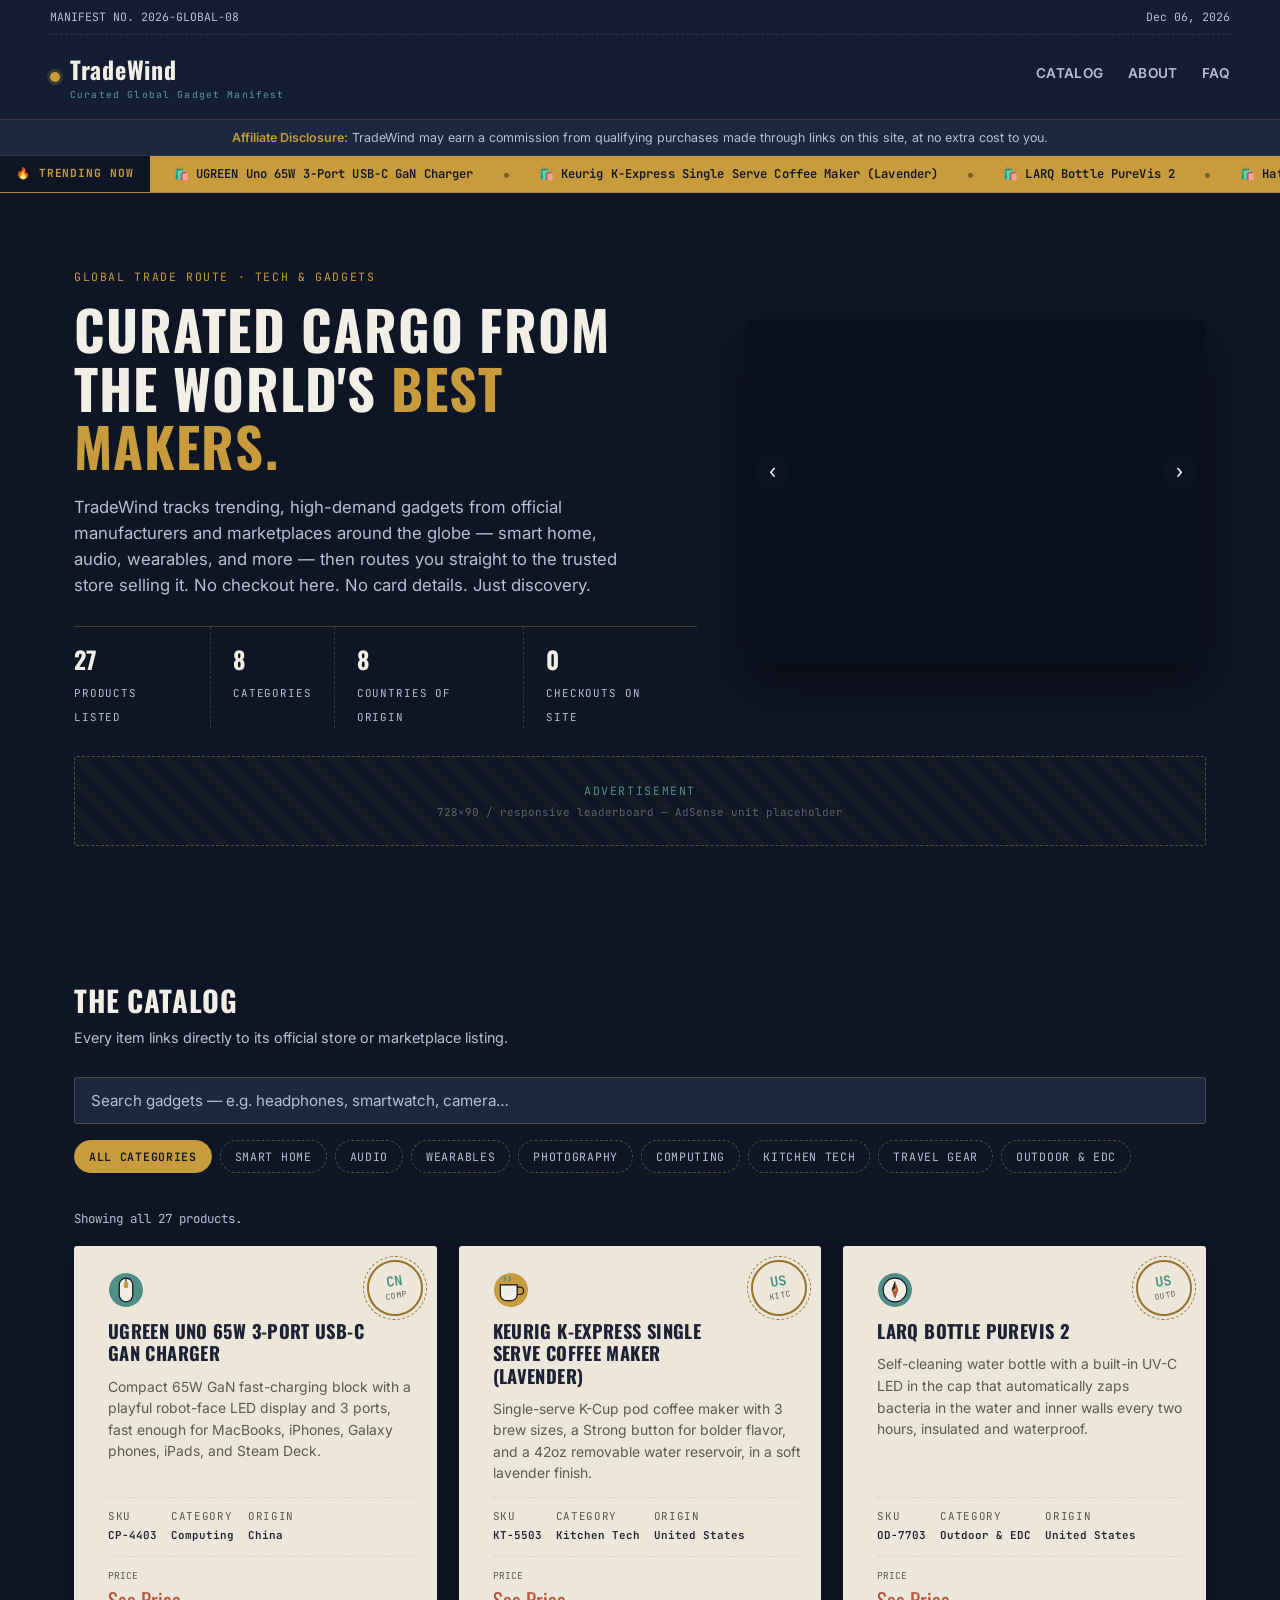
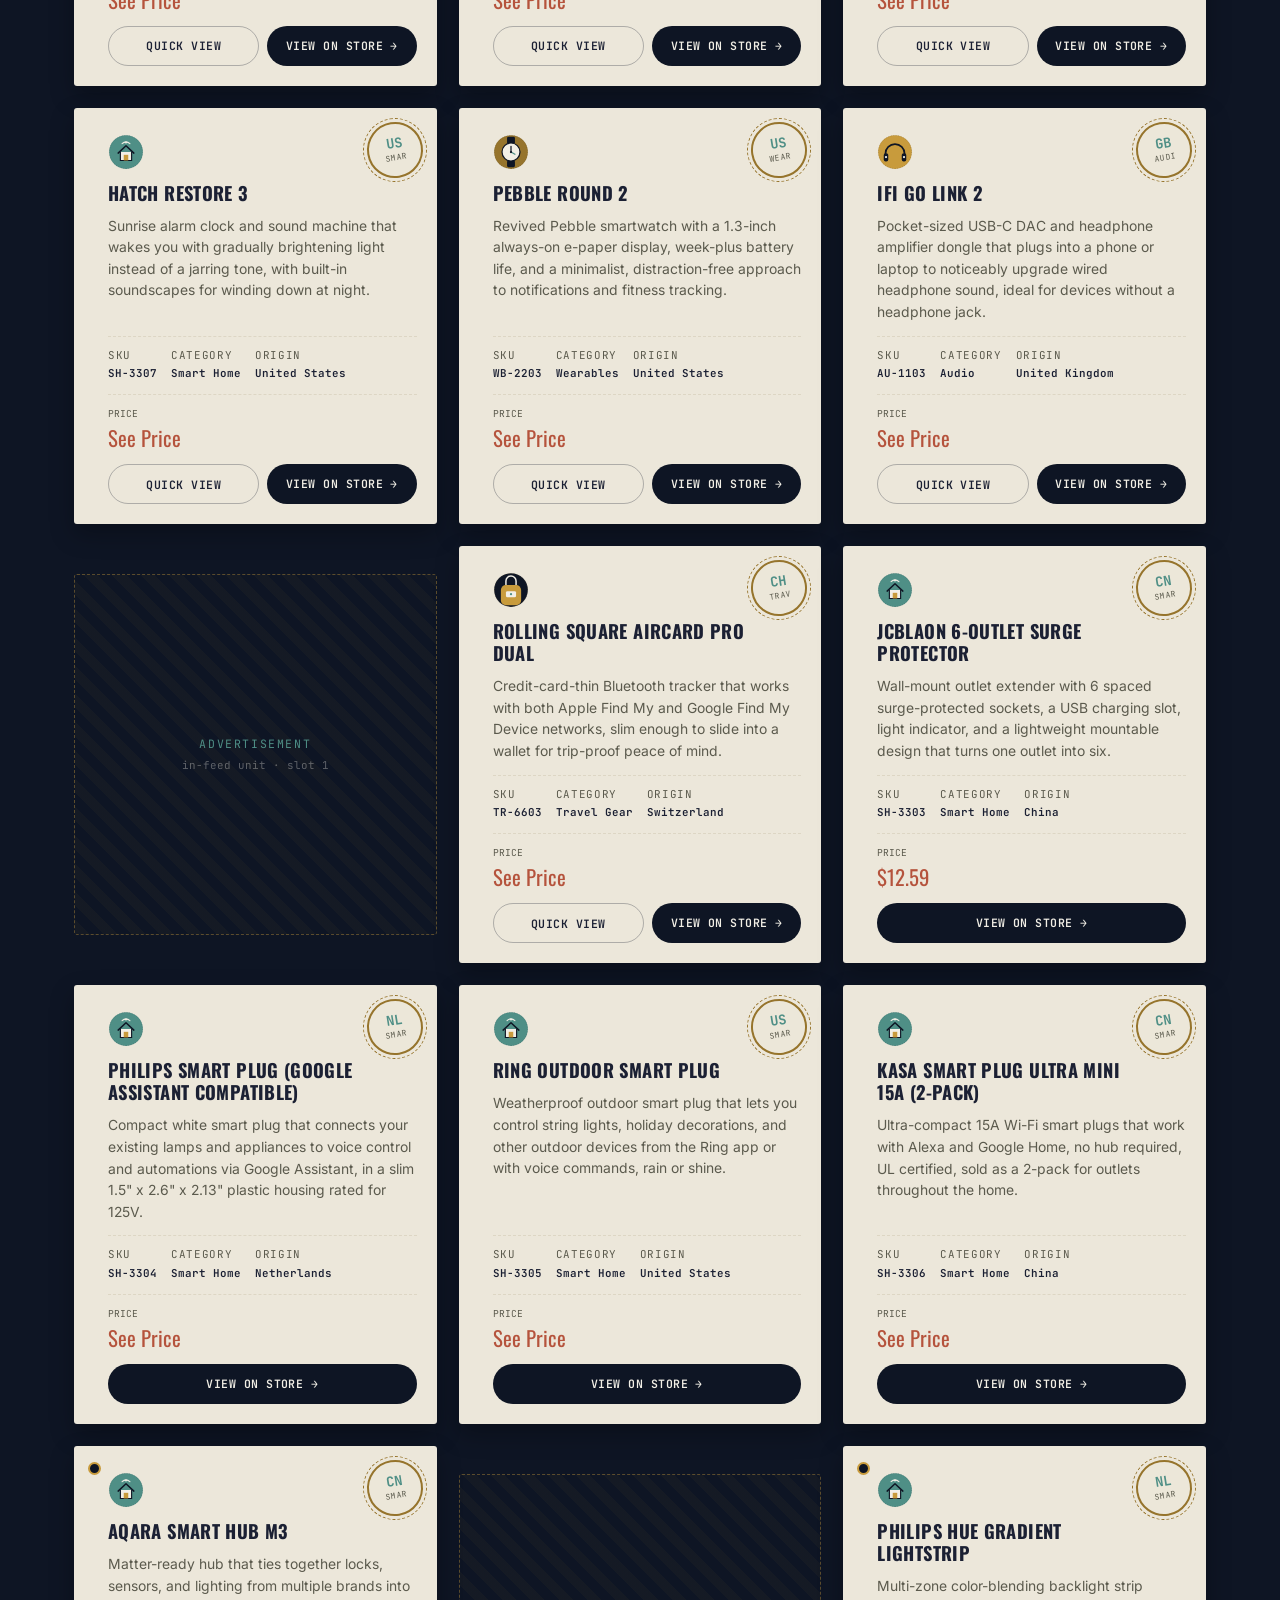
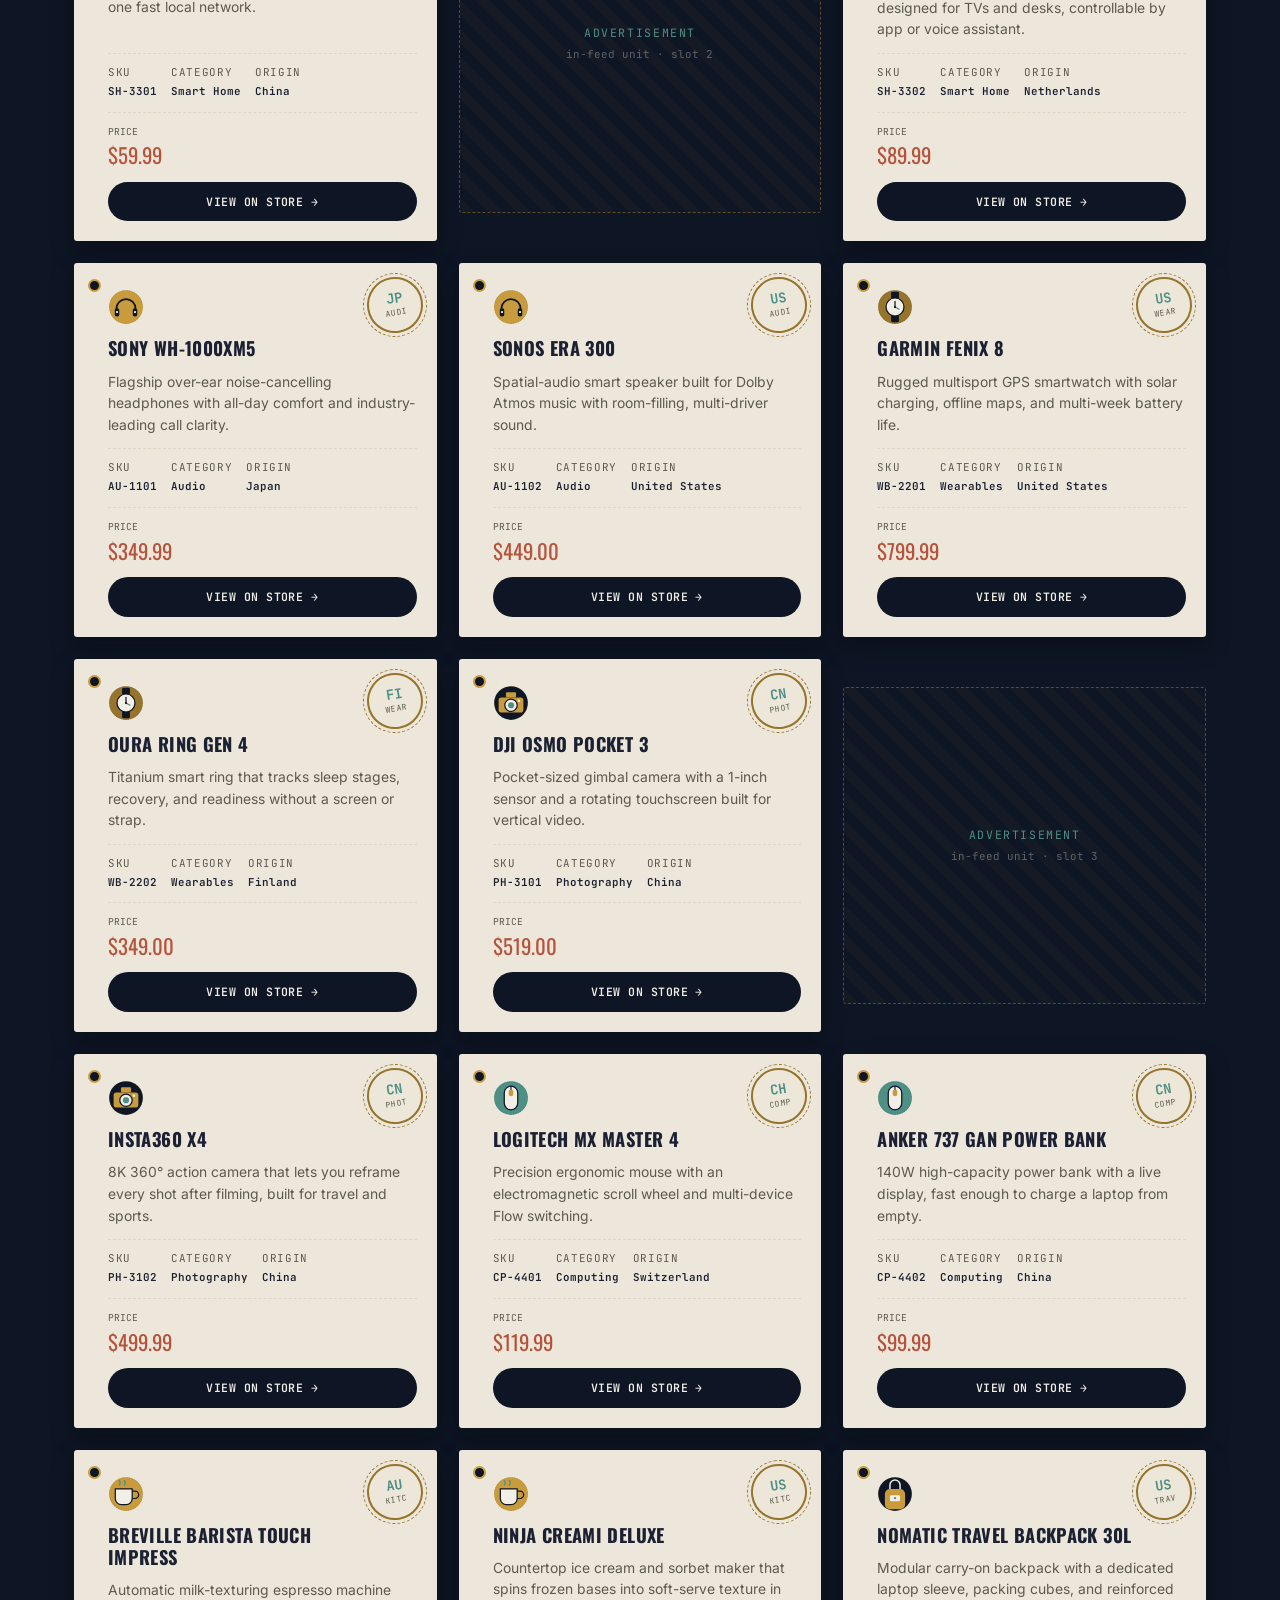
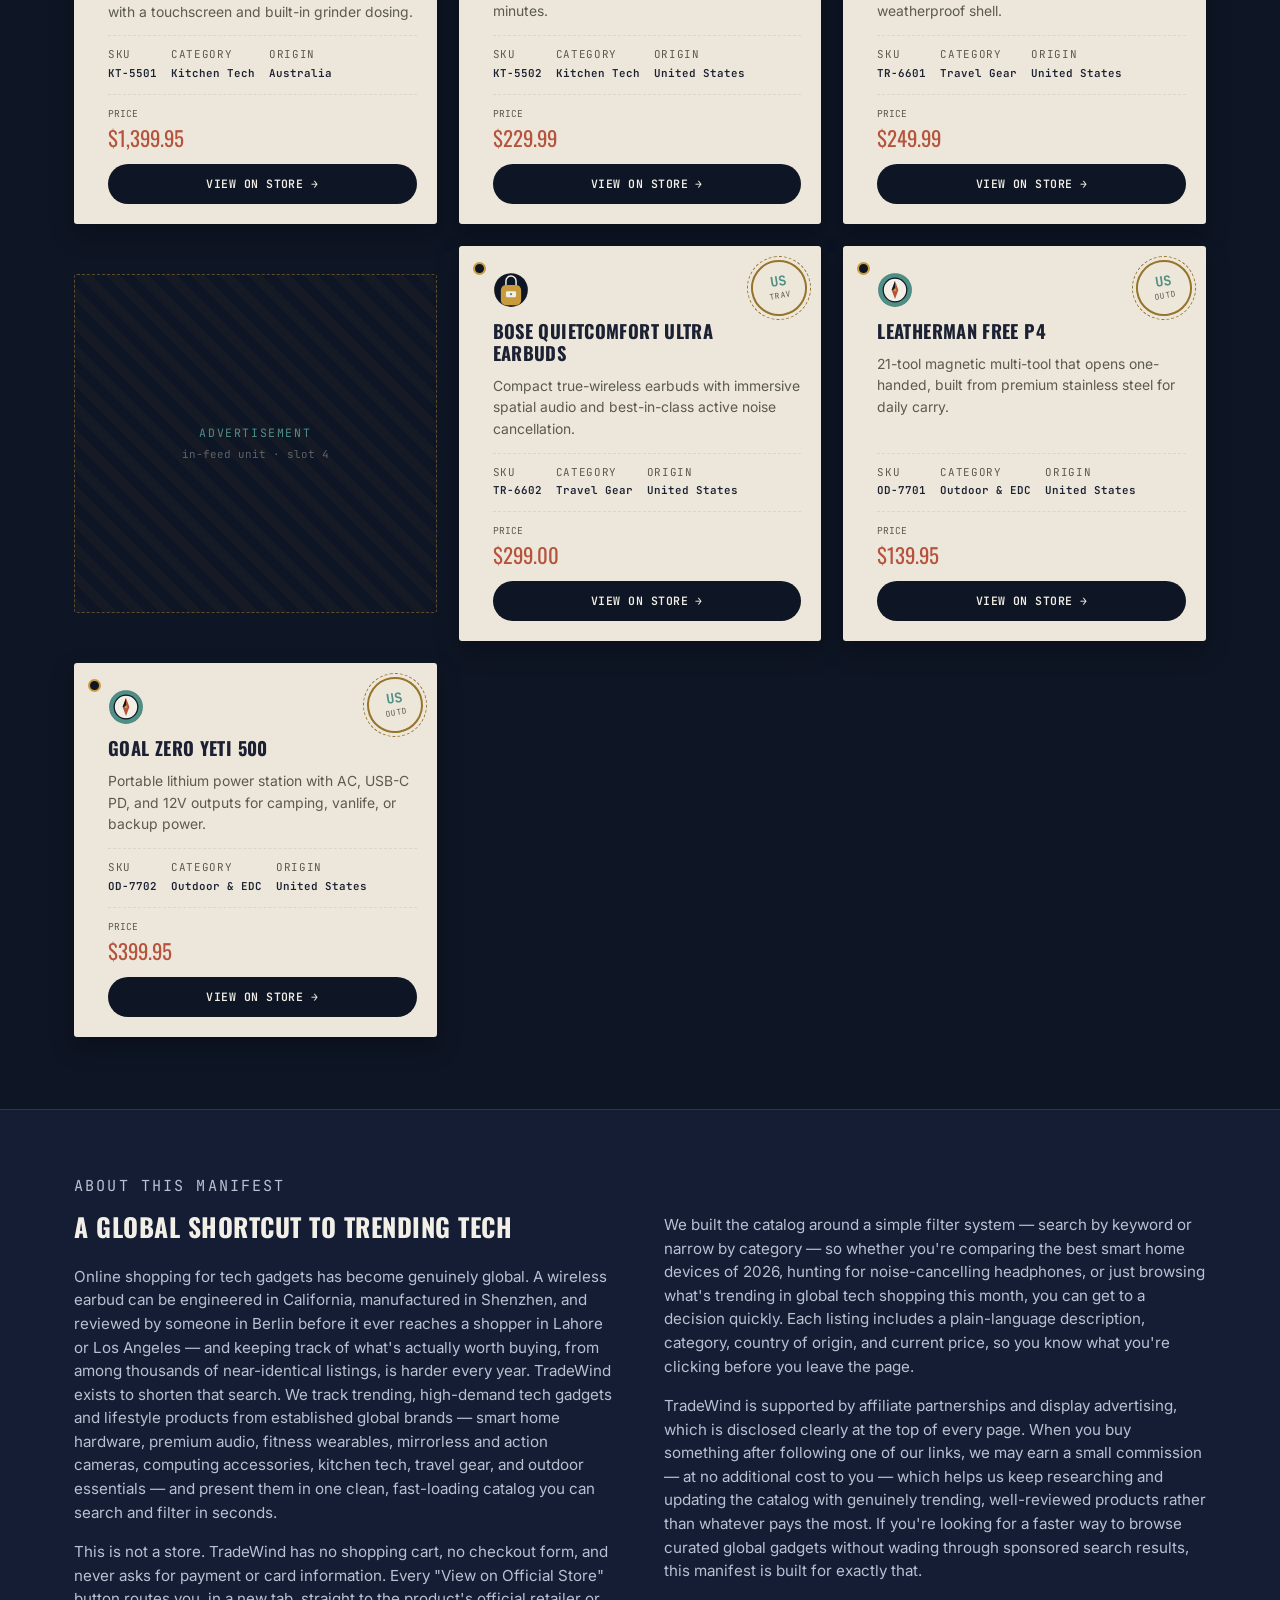
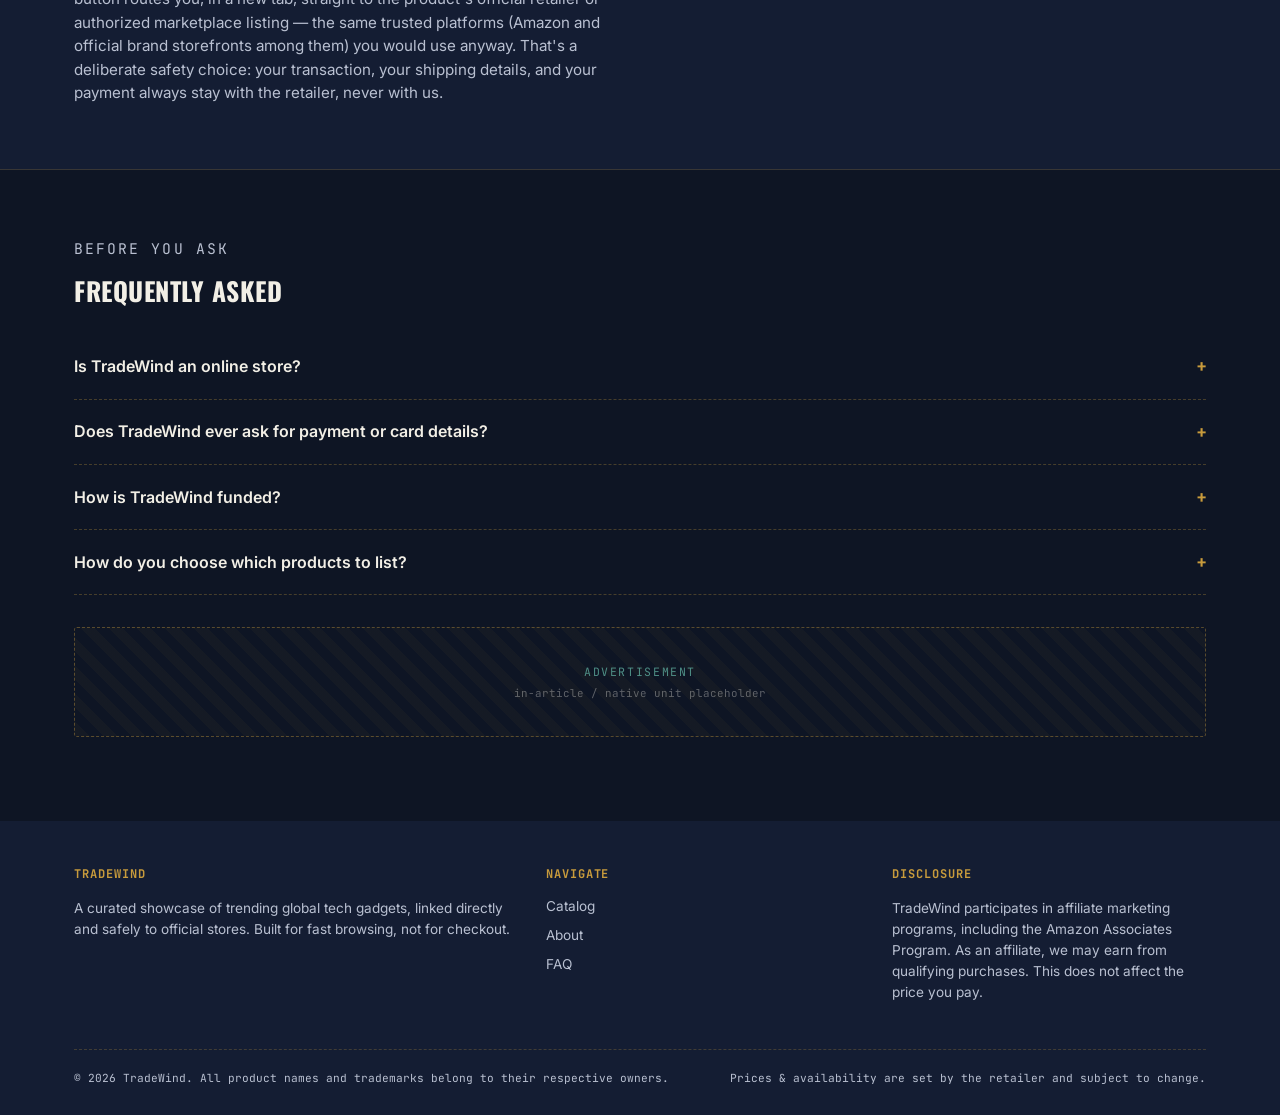
==== commit 5e85b37a: "Add files via upload" ====
--- a/index.html
+++ b/index.html
@@ -206,8 +206,41 @@
 .hero__stats b{ display:block; font-family:var(--font-display); font-size:1.5rem; color:var(--ivory); }
 .hero__stats span{ font-family:var(--font-mono); font-size:0.68rem; letter-spacing:0.08em; text-transform:uppercase; color:var(--ivory-dim); }
 
-.hero__art{ position:relative; }
-.hero__art svg{ width:100%; height:auto; }
+.hero-banner{
+  position:relative; width:100%; aspect-ratio:4/3; border-radius:6px; overflow:hidden;
+  background:#0a0f1c; box-shadow:0 20px 50px rgba(0,0,0,0.45);
+}
+.hero-banner__slides{ position:relative; width:100%; height:100%; }
+.hero-banner__slide{
+  position:absolute; inset:0; opacity:0; pointer-events:none;
+  transition:opacity .8s ease;
+}
+.hero-banner__slide.active{ opacity:1; pointer-events:auto; }
+.hero-banner__slide img{ width:100%; height:100%; object-fit:cover; display:block; background:#fff; }
+.hero-banner__overlay{
+  position:absolute; left:0; right:0; bottom:0; padding:18px 20px 20px;
+  background:linear-gradient(to top, rgba(14,21,36,0.95), rgba(14,21,36,0.6) 65%, transparent);
+  color:var(--ivory);
+}
+.hero-banner__eyebrow{ font-family:var(--font-mono); font-size:0.62rem; letter-spacing:0.1em; text-transform:uppercase; color:var(--brass); display:block; margin-bottom:6px; }
+.hero-banner__overlay h3{ font-family:var(--font-display); font-size:1.15rem; margin:0 0 6px; line-height:1.2; }
+.hero-banner__overlay p{ font-size:0.78rem; color:var(--ivory-dim); margin:0 0 12px; max-width:44ch; display:-webkit-box; -webkit-line-clamp:2; -webkit-box-orient:vertical; overflow:hidden; }
+.hero-banner__cta{
+  display:inline-flex; align-items:center; gap:6px; background:var(--brass); color:var(--ink);
+  font-family:var(--font-mono); font-size:0.68rem; font-weight:700; text-transform:uppercase; letter-spacing:0.04em;
+  padding:8px 14px; border-radius:18px; border:none; cursor:pointer;
+}
+.hero-banner__cta:hover{ background:#fff; }
+.hero-banner__nav{
+  position:absolute; top:44%; transform:translateY(-50%); width:34px; height:34px; border-radius:50%;
+  background:rgba(14,21,36,0.55); color:#fff; border:none; cursor:pointer; font-size:1.2rem; line-height:1;
+  display:flex; align-items:center; justify-content:center; z-index:3; transition:background .15s;
+}
+.hero-banner__nav:hover{ background:var(--brass-dim); }
+.hero-banner__nav--prev{ left:10px; } .hero-banner__nav--next{ right:10px; }
+.hero-banner__dots{ position:absolute; top:12px; right:14px; display:flex; gap:5px; z-index:3; }
+.hero-banner__dots i{ width:6px; height:6px; border-radius:50%; background:rgba(255,255,255,0.5); display:block; cursor:pointer; transition:background .2s, width .2s; }
+.hero-banner__dots i.active{ background:var(--brass); width:16px; border-radius:4px; }
 
 /* ============================================================
    AD SLOTS (AdSense-ready placeholders)
@@ -317,7 +350,7 @@
   -webkit-appearance:none;
   border-top-left-radius:var(--radius); border-top-right-radius:var(--radius);
 }
-.card__media img{ width:100%; height:100%; object-fit:cover; display:block; transition:transform .4s ease; }
+.card__media img{ width:100%; height:100%; object-fit:cover; display:block; transition:transform .4s ease, opacity .35s ease; }
 .card__media:hover img, .card__media:focus-visible img{ transform:scale(1.06); }
 .card__media:focus-visible{ outline:3px solid var(--brass); outline-offset:-3px; }
 
@@ -458,7 +491,7 @@
    ============================================================ */
 @media (max-width: 860px){
   .hero__grid{ grid-template-columns:1fr; }
-  .hero__art{ order:-1; max-width:280px; margin:0 auto 24px; }
+  .hero-banner{ order:-1; max-width:100%; margin:0 auto 24px; aspect-ratio:16/10; }
   .about__grid{ grid-template-columns:1fr; }
   .footer__grid{ grid-template-columns:1fr; }
   .header-main{ padding:12px 0; }
@@ -523,20 +556,11 @@
           <div><b>0</b><span>Checkouts on Site</span></div>
         </div>
       </div>
-      <div class="hero__art" aria-hidden="true">
-        <svg viewBox="0 0 320 320" fill="none" xmlns="http://www.w3.org/2000/svg">
-          <circle cx="160" cy="160" r="120" stroke="#c89b3c" stroke-width="1.5" stroke-dasharray="4 6"/>
-          <circle cx="160" cy="160" r="90" stroke="#4f8f86" stroke-width="1"/>
-          <circle cx="160" cy="160" r="6" fill="#c89b3c"/>
-          <path d="M160 40 V280 M40 160 H280" stroke="#c89b3c" stroke-width="0.75" stroke-dasharray="2 5"/>
-          <path d="M92 92 Q160 160 228 92" stroke="#f2efe6" stroke-width="1" opacity="0.5"/>
-          <path d="M92 228 Q160 160 228 228" stroke="#f2efe6" stroke-width="1" opacity="0.5"/>
-          <polygon points="160,60 150,90 170,90" fill="#c89b3c"/>
-          <text x="160" y="34" text-anchor="middle" fill="#b9c0d1" font-family="JetBrains Mono, monospace" font-size="10" letter-spacing="2">N</text>
-          <text x="160" y="300" text-anchor="middle" fill="#b9c0d1" font-family="JetBrains Mono, monospace" font-size="10" letter-spacing="2">S</text>
-          <text x="30" y="164" text-anchor="middle" fill="#b9c0d1" font-family="JetBrains Mono, monospace" font-size="10" letter-spacing="2">W</text>
-          <text x="290" y="164" text-anchor="middle" fill="#b9c0d1" font-family="JetBrains Mono, monospace" font-size="10" letter-spacing="2">E</text>
-        </svg>
+      <div class="hero-banner" id="heroBanner" aria-label="Featured products">
+        <div class="hero-banner__slides" id="heroBannerSlides"></div>
+        <button type="button" class="hero-banner__nav hero-banner__nav--prev" id="heroBannerPrev" aria-label="Previous featured product">‹</button>
+        <button type="button" class="hero-banner__nav hero-banner__nav--next" id="heroBannerNext" aria-label="Next featured product">›</button>
+        <div class="hero-banner__dots" id="heroBannerDots"></div>
       </div>
     </div>
 
@@ -943,9 +967,14 @@
         // otherwise trigger its onerror fallback and destroy the whole photo card).
         const probe = new Image();
         probe.onload = () => {
-          idx = nextIdx;
-          imgEl.src = images[idx];
-          refreshDots();
+          // Slider-style crossfade: fade out, swap the already-loaded image in, fade back in
+          imgEl.style.opacity = '0';
+          setTimeout(() => {
+            idx = nextIdx;
+            imgEl.src = images[idx];
+            refreshDots();
+            requestAnimationFrame(() => { imgEl.style.opacity = '1'; });
+          }, 350);
         };
         probe.onerror = () => {
           images.splice(nextIdx, 1);
@@ -1145,6 +1174,60 @@
     track.innerHTML = itemHTML + itemHTML;
   }
 
+  /* ---------------- Hero banner slider (Amazon-style, top of page) ---------------- */
+  function buildHeroBanner(){
+    const banner = document.getElementById('heroBanner');
+    const slidesWrap = document.getElementById('heroBannerSlides');
+    const dotsWrap = document.getElementById('heroBannerDots');
+    const prevBtn = document.getElementById('heroBannerPrev');
+    const nextBtn = document.getElementById('heroBannerNext');
+    if (!banner || !slidesWrap) return;
+
+    const featured = PRODUCTS.filter(p => mediaPriority(p) === 0).slice(0, 6);
+    if (!featured.length){ banner.hidden = true; return; }
+
+    slidesWrap.innerHTML = featured.map((p, i) => `
+      <div class="hero-banner__slide${i === 0 ? ' active' : ''}" data-i="${i}">
+        <img src="${getImages(p)[0]}" alt="${escapeHTML(p.title)} — featured product photo" loading="${i === 0 ? 'eager' : 'lazy'}">
+        <div class="hero-banner__overlay">
+          <span class="hero-banner__eyebrow">🔥 Featured This Week</span>
+          <h3>${escapeHTML(p.title)}</h3>
+          <p>${escapeHTML(p.desc)}</p>
+          <button type="button" class="hero-banner__cta" onclick="openModal('${p.id}')">Quick View →</button>
+        </div>
+      </div>
+    `).join('');
+
+    dotsWrap.innerHTML = featured.map((_, i) => `<i class="${i === 0 ? 'active' : ''}" data-i="${i}"></i>`).join('');
+
+    let current = 0;
+    let paused = false;
+    const slideEls = () => slidesWrap.querySelectorAll('.hero-banner__slide');
+    const dotEls = () => dotsWrap.querySelectorAll('i');
+
+    function goTo(i){
+      current = (i + featured.length) % featured.length;
+      slideEls().forEach((s, idx) => s.classList.toggle('active', idx === current));
+      dotEls().forEach((d, idx) => d.classList.toggle('active', idx === current));
+    }
+
+    dotsWrap.querySelectorAll('i').forEach(d => {
+      d.addEventListener('click', () => goTo(parseInt(d.dataset.i, 10)));
+    });
+    if (prevBtn) prevBtn.addEventListener('click', () => goTo(current - 1));
+    if (nextBtn) nextBtn.addEventListener('click', () => goTo(current + 1));
+
+    banner.addEventListener('mouseenter', () => { paused = true; });
+    banner.addEventListener('mouseleave', () => { paused = false; });
+    banner.addEventListener('focusin', () => { paused = true; });
+    banner.addEventListener('focusout', () => { paused = false; });
+
+    const reduceMotion = window.matchMedia && window.matchMedia('(prefers-reduced-motion: reduce)').matches;
+    if (!reduceMotion && featured.length > 1){
+      setInterval(() => { if (!paused) goTo(current + 1); }, 4500);
+    }
+  }
+
   /* ---------------- Misc ---------------- */
   document.getElementById('year').textContent = new Date().getFullYear();
   document.getElementById('statCount').textContent = PRODUCTS.length;
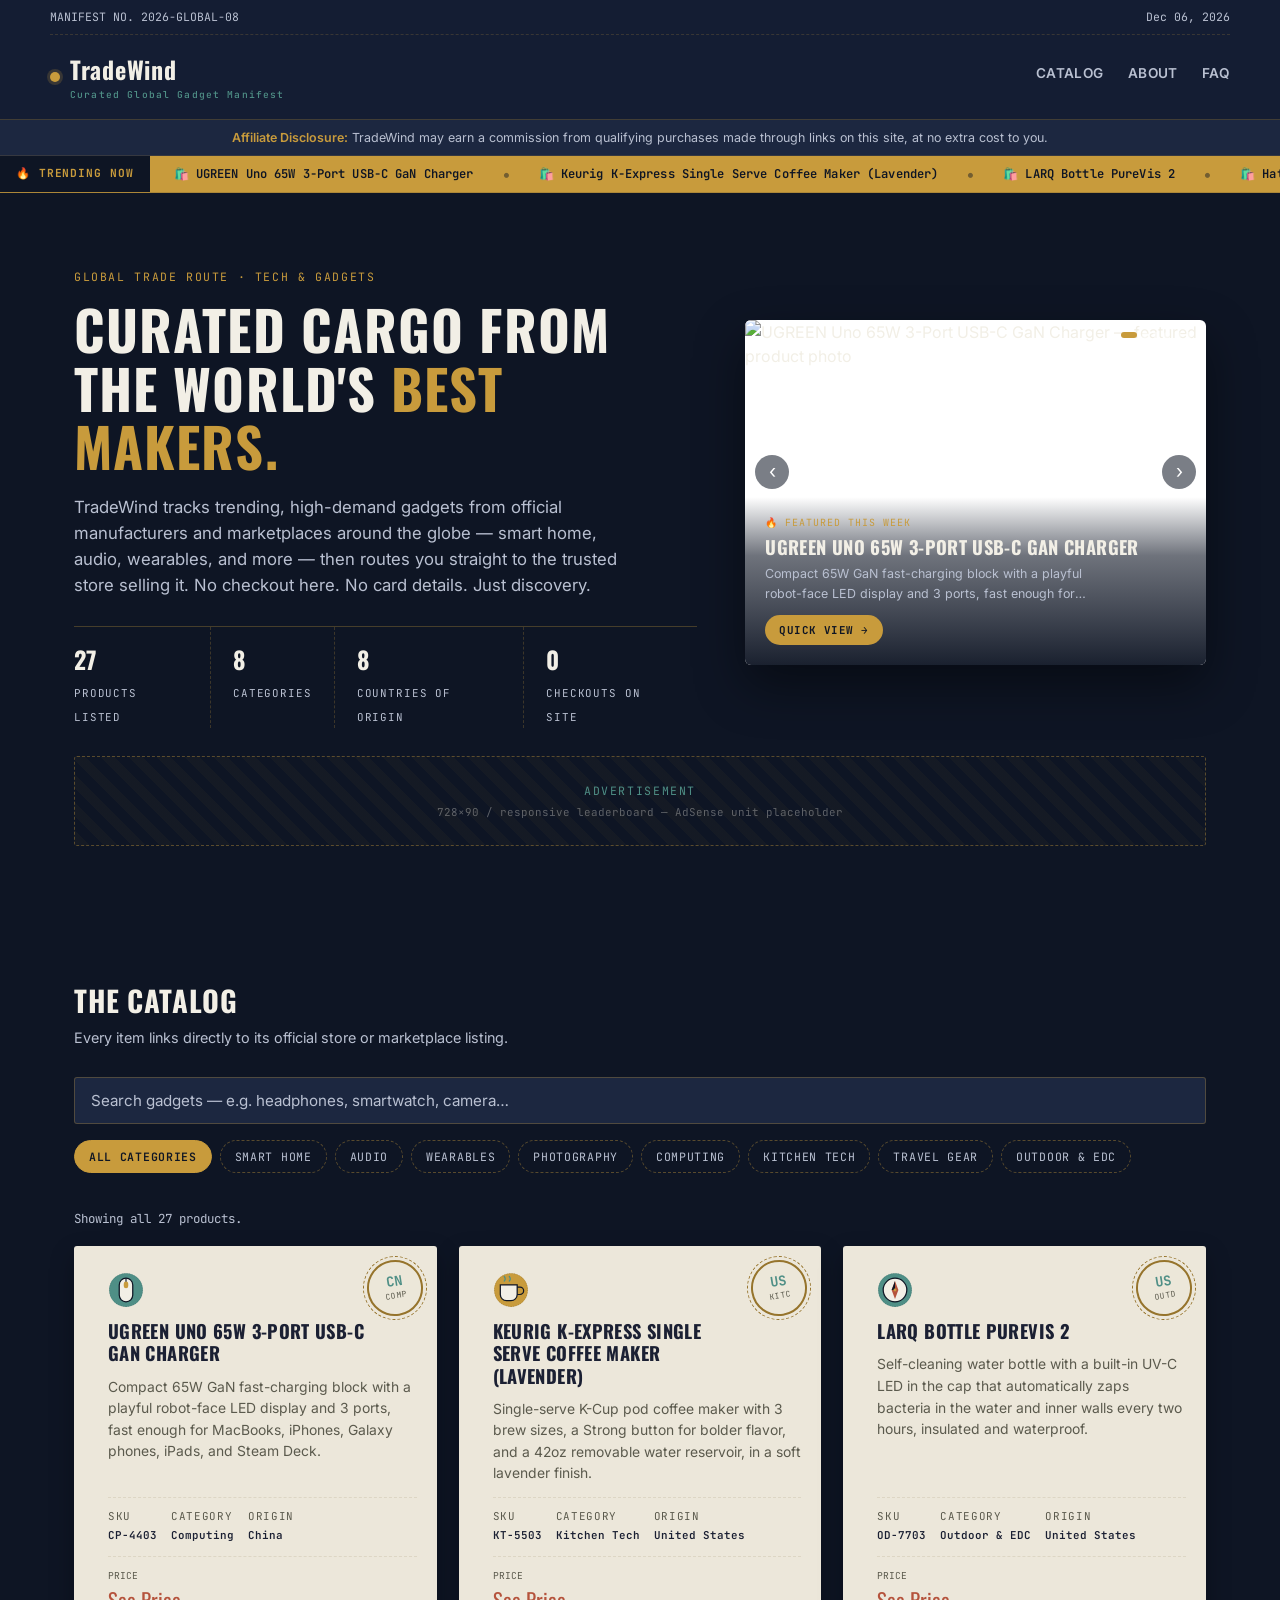
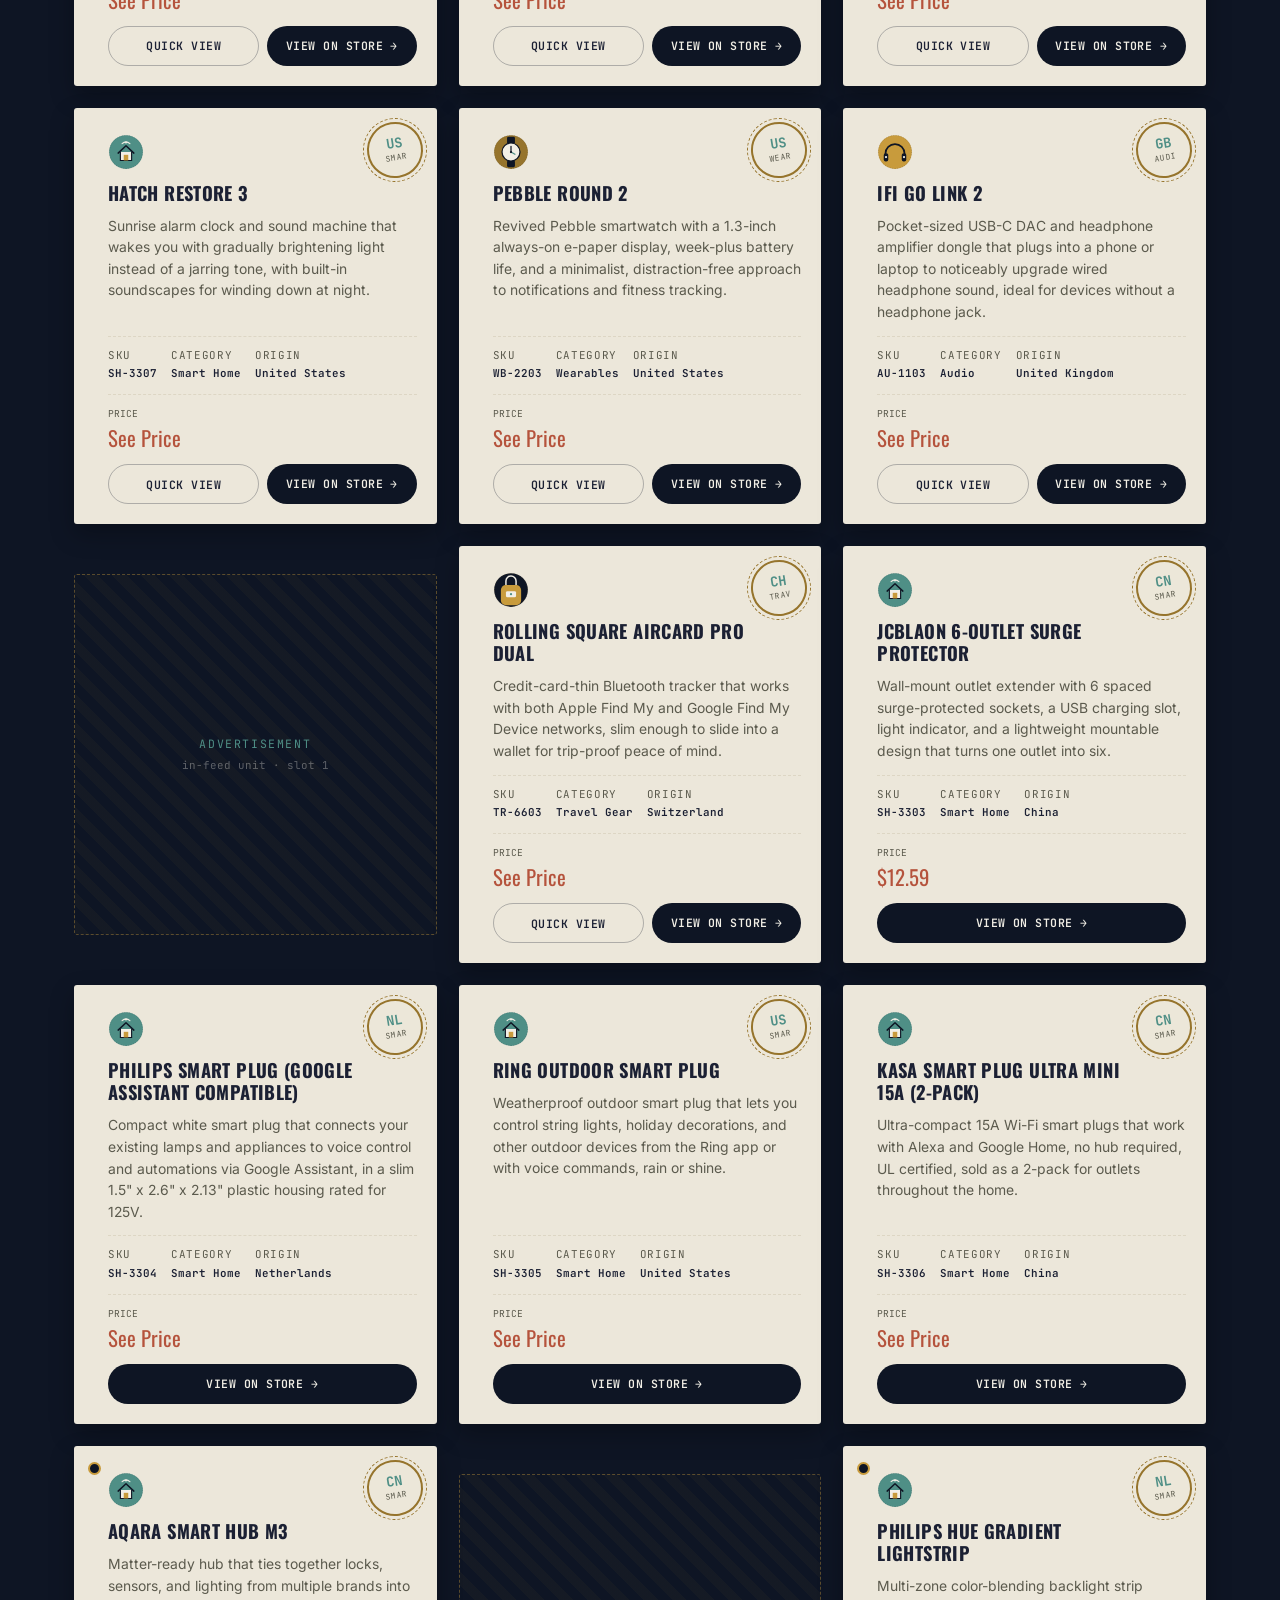
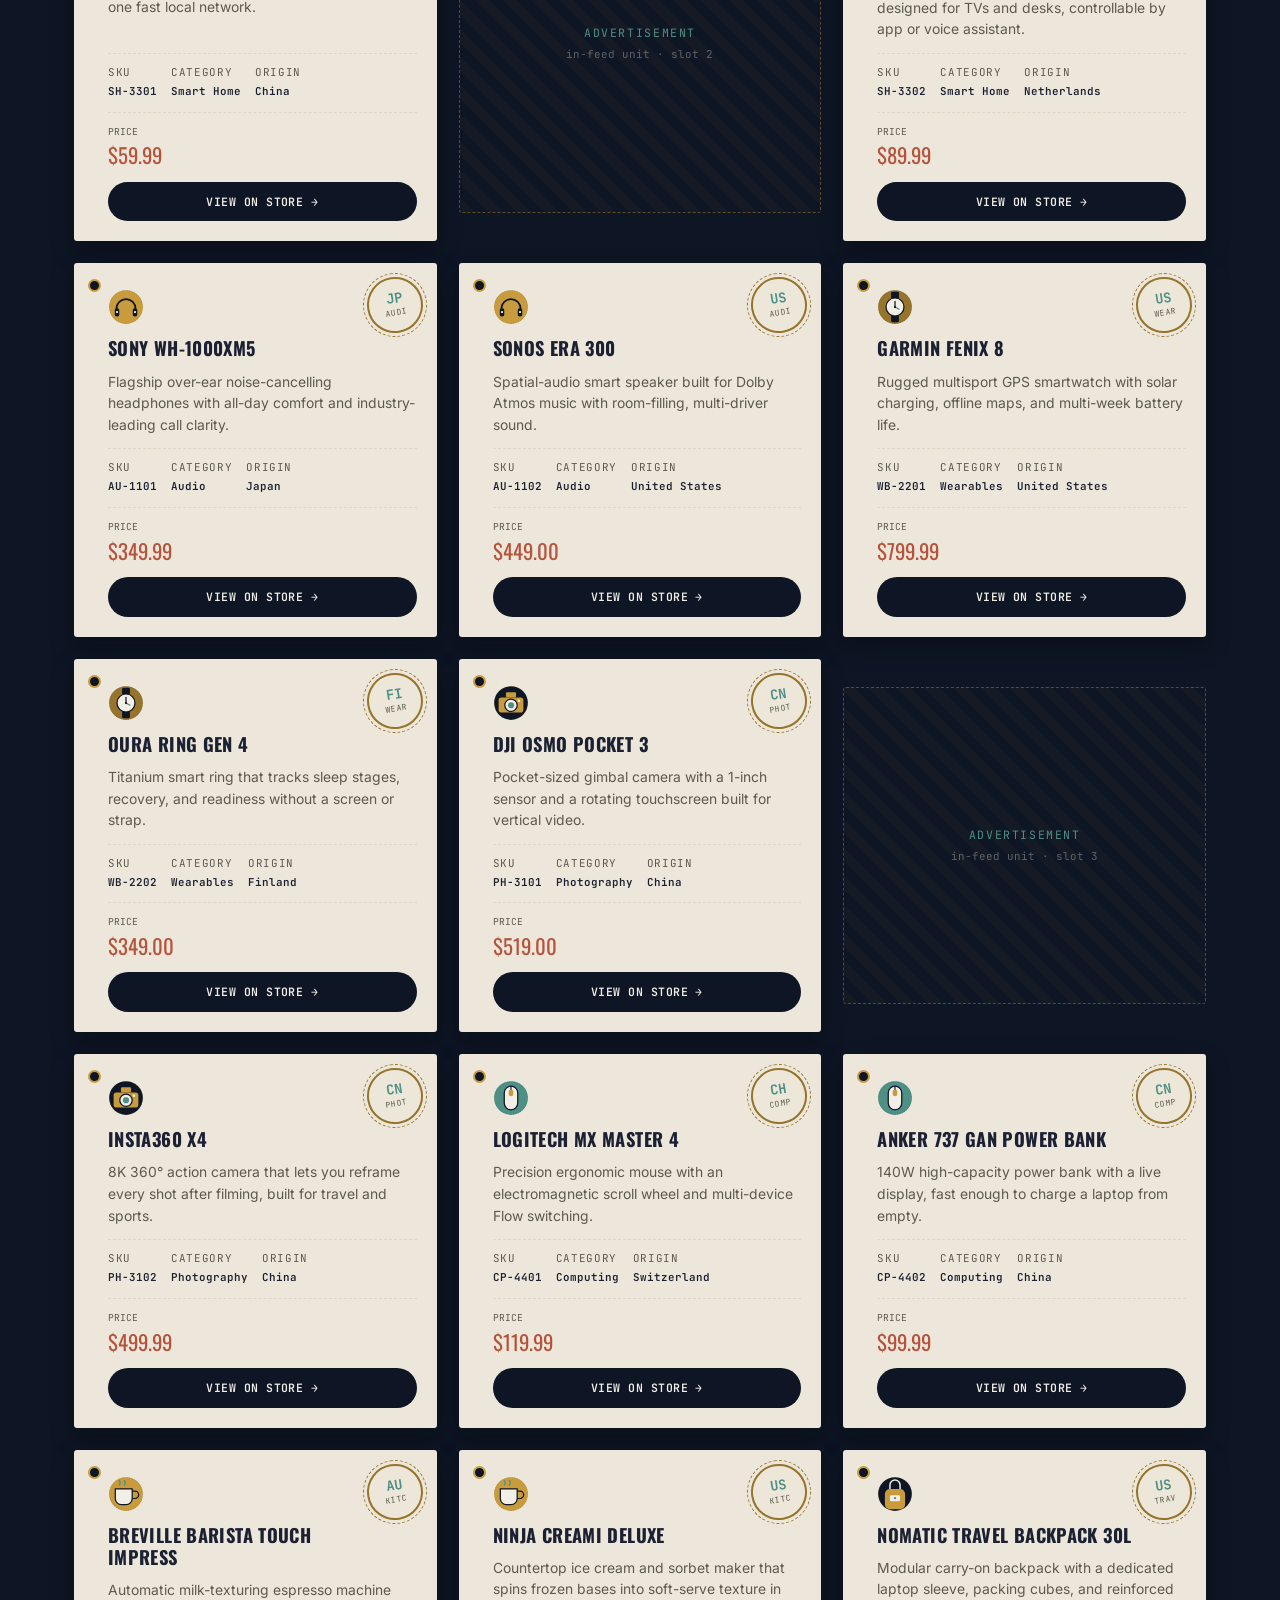
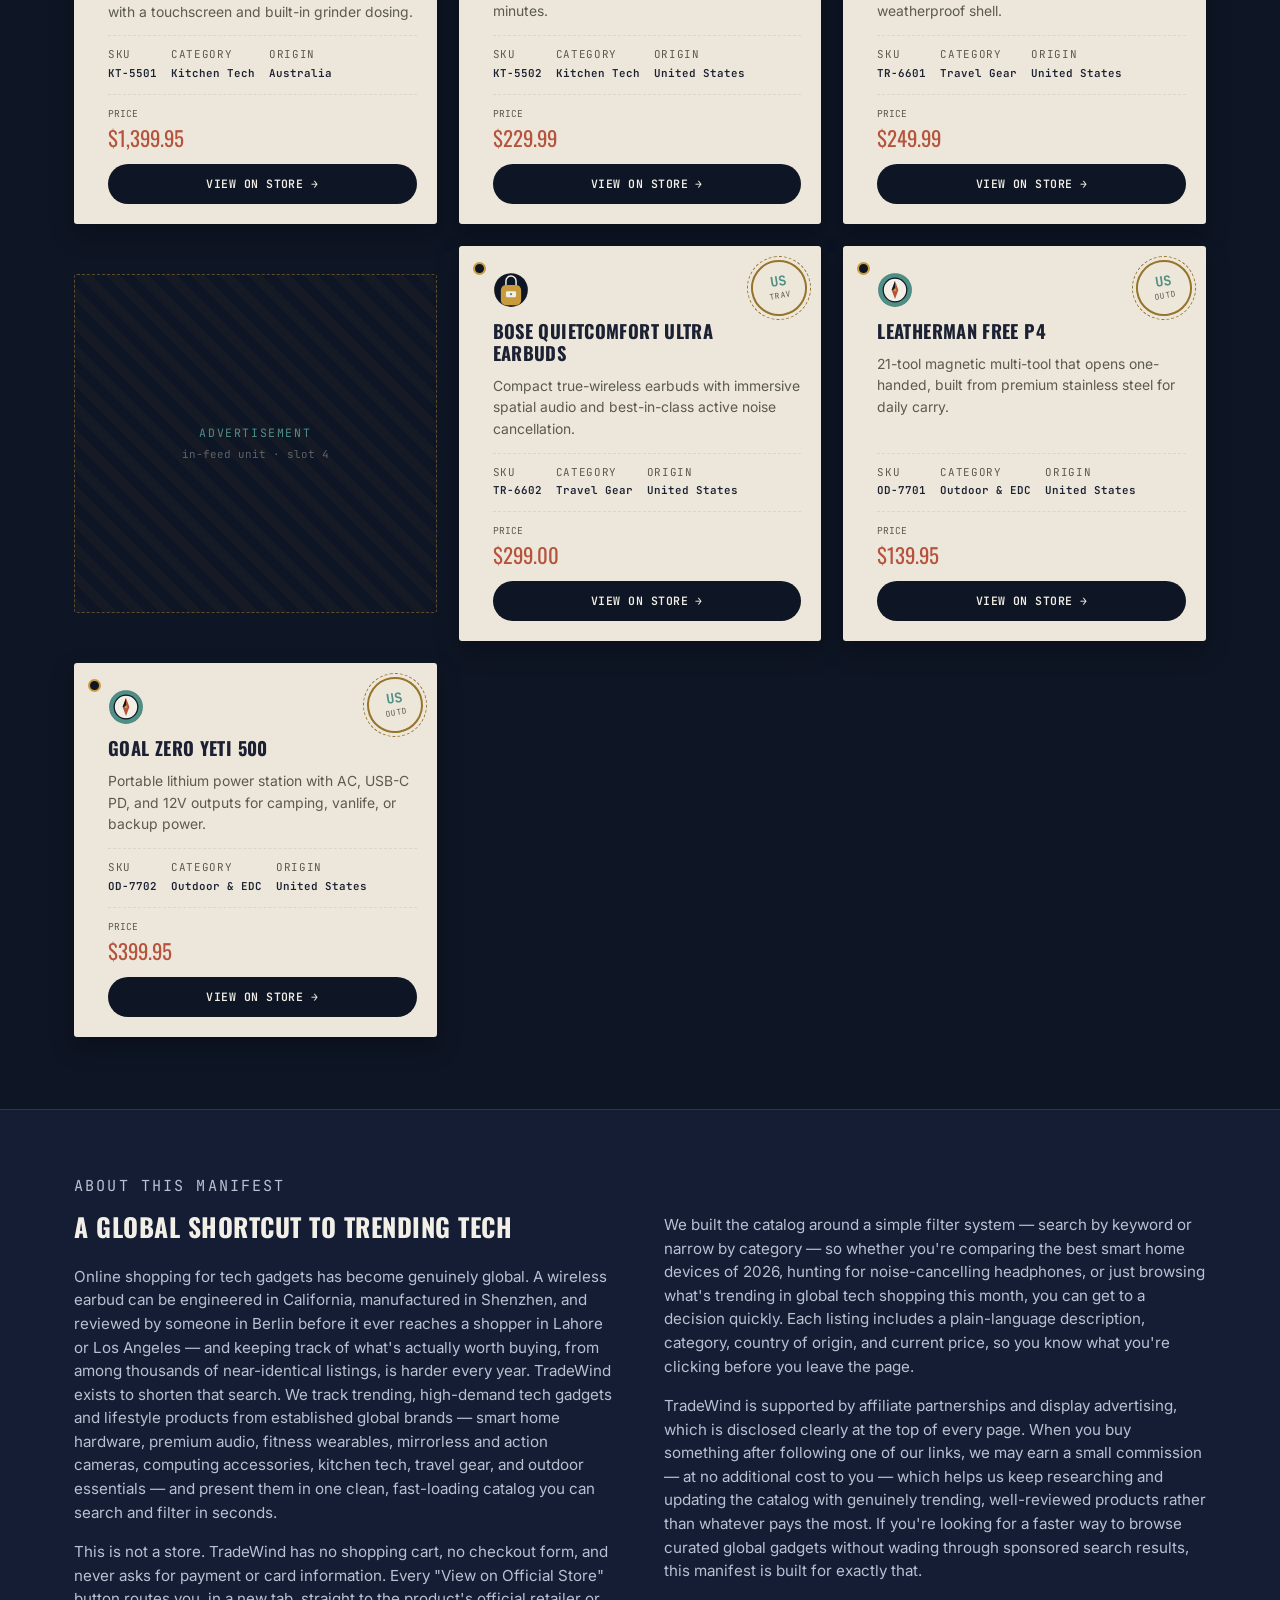
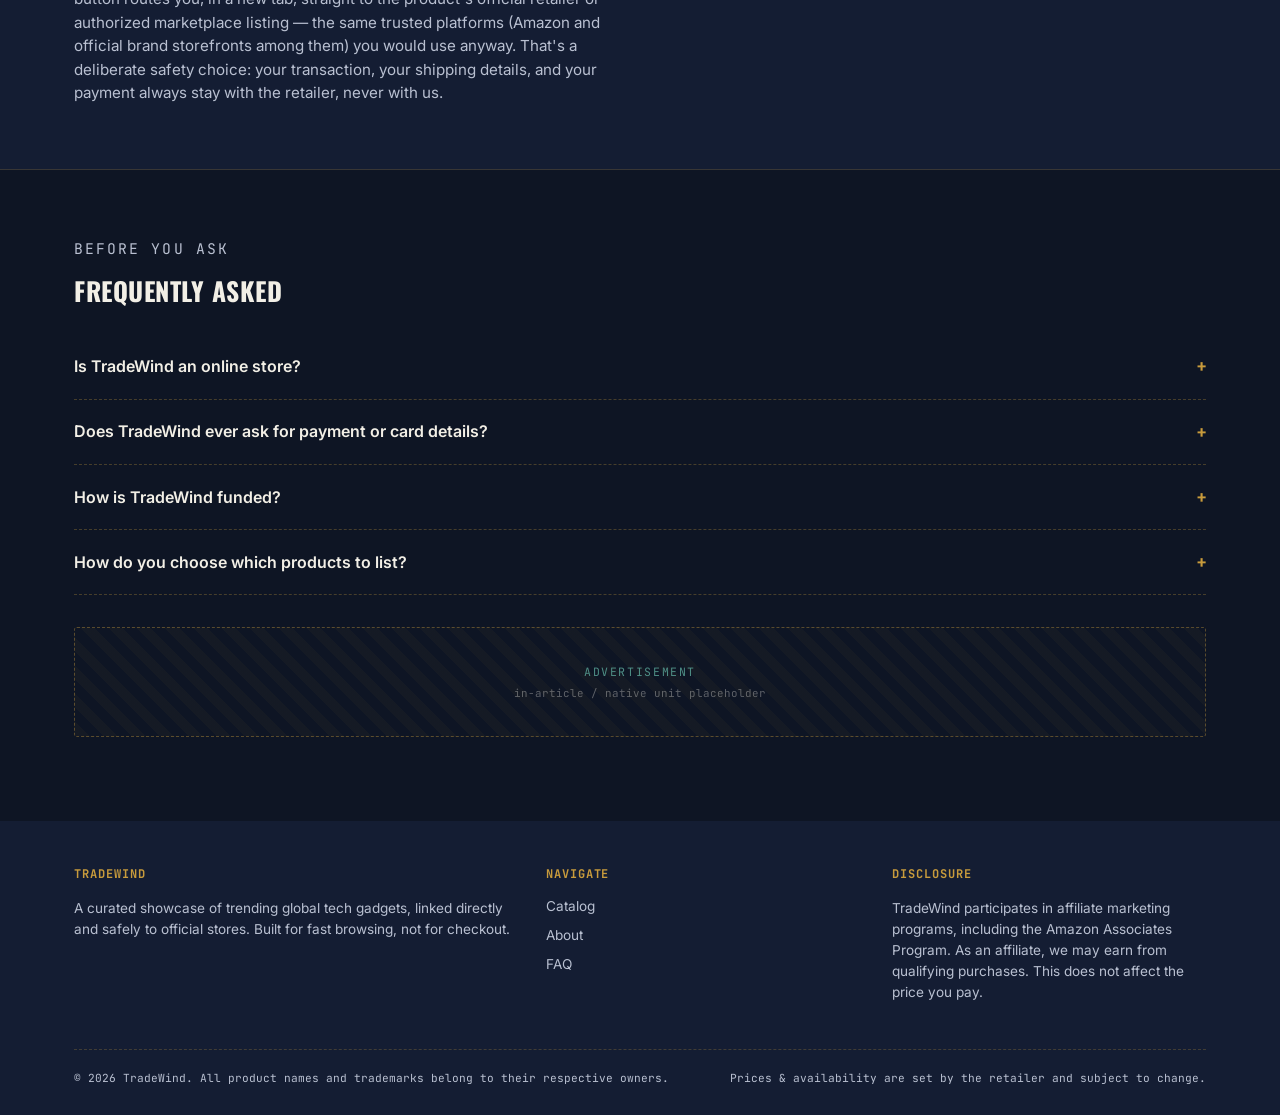
==== commit f1fbc690: "Add files via upload" ====
--- a/index.html
+++ b/index.html
@@ -1237,6 +1237,7 @@
   render();
   injectProductJsonLd();
   buildTicker();
+  buildHeroBanner();
 })();
 </script>
 
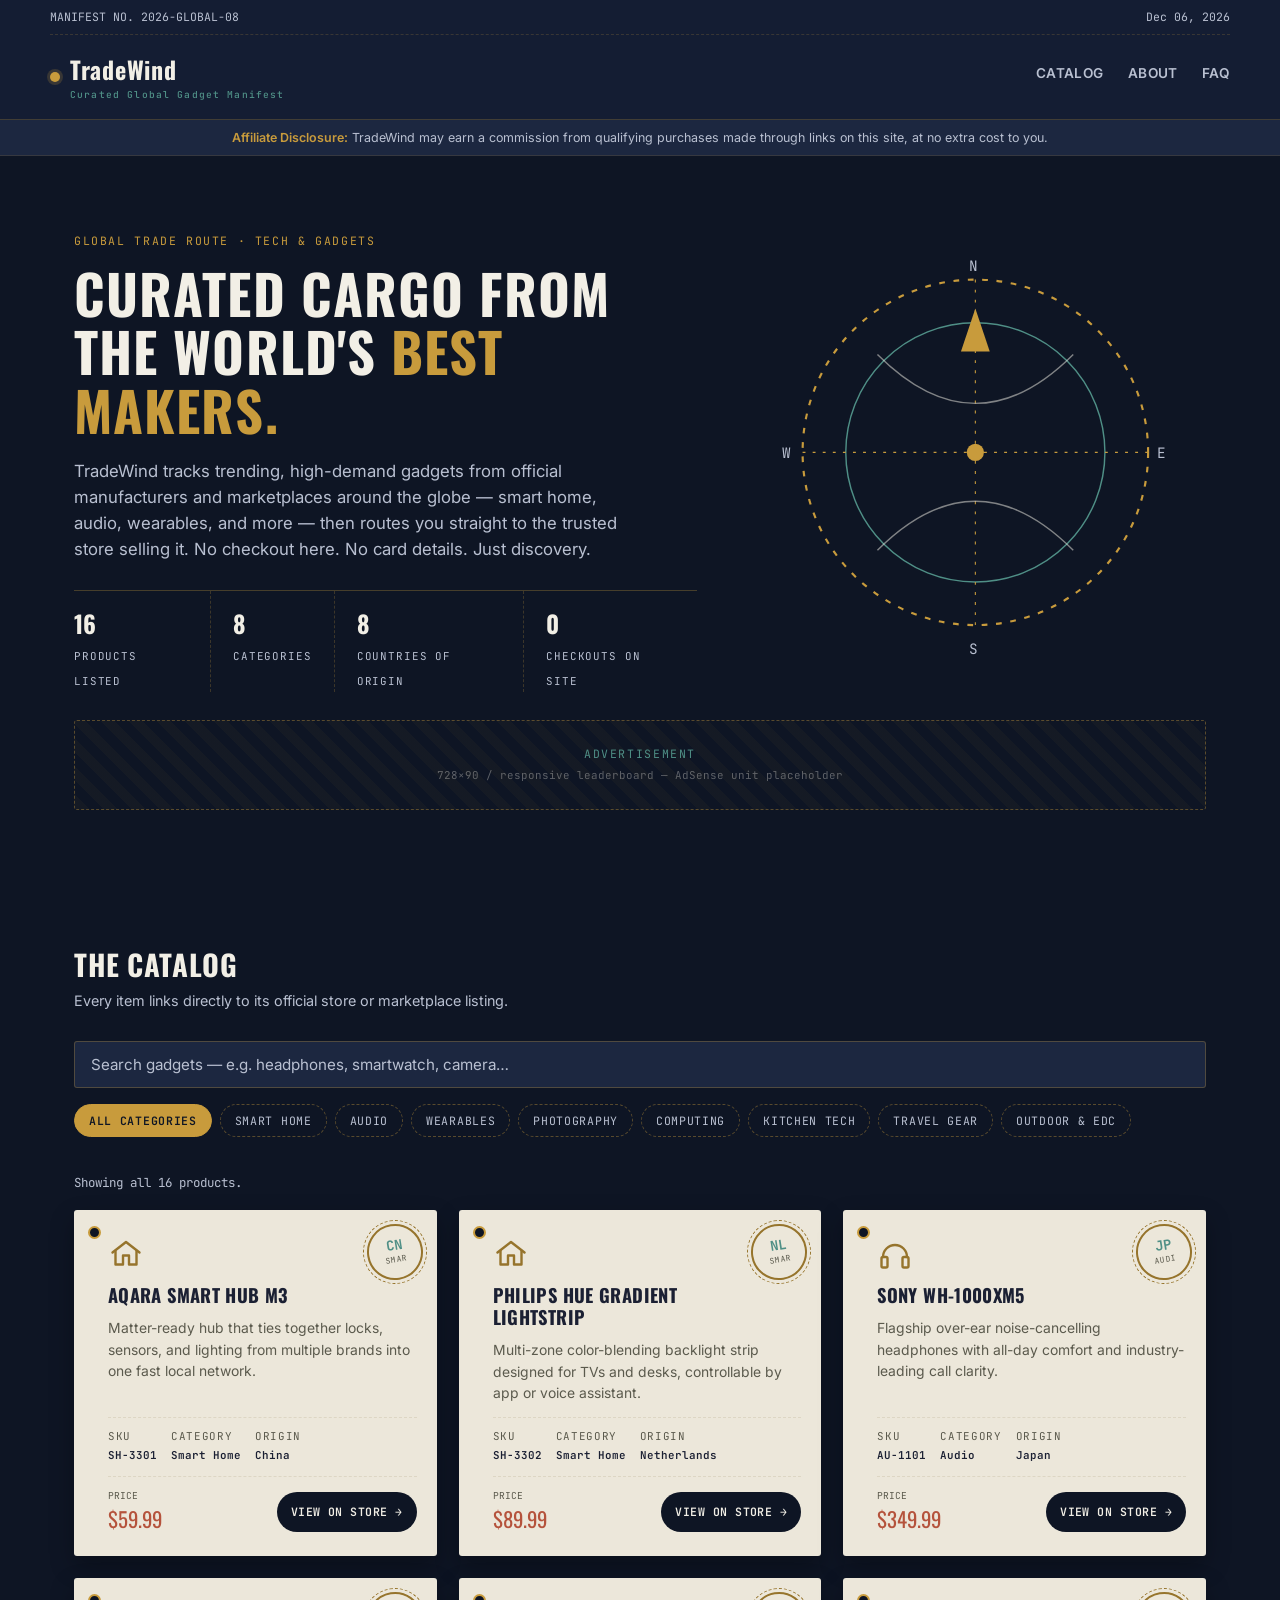
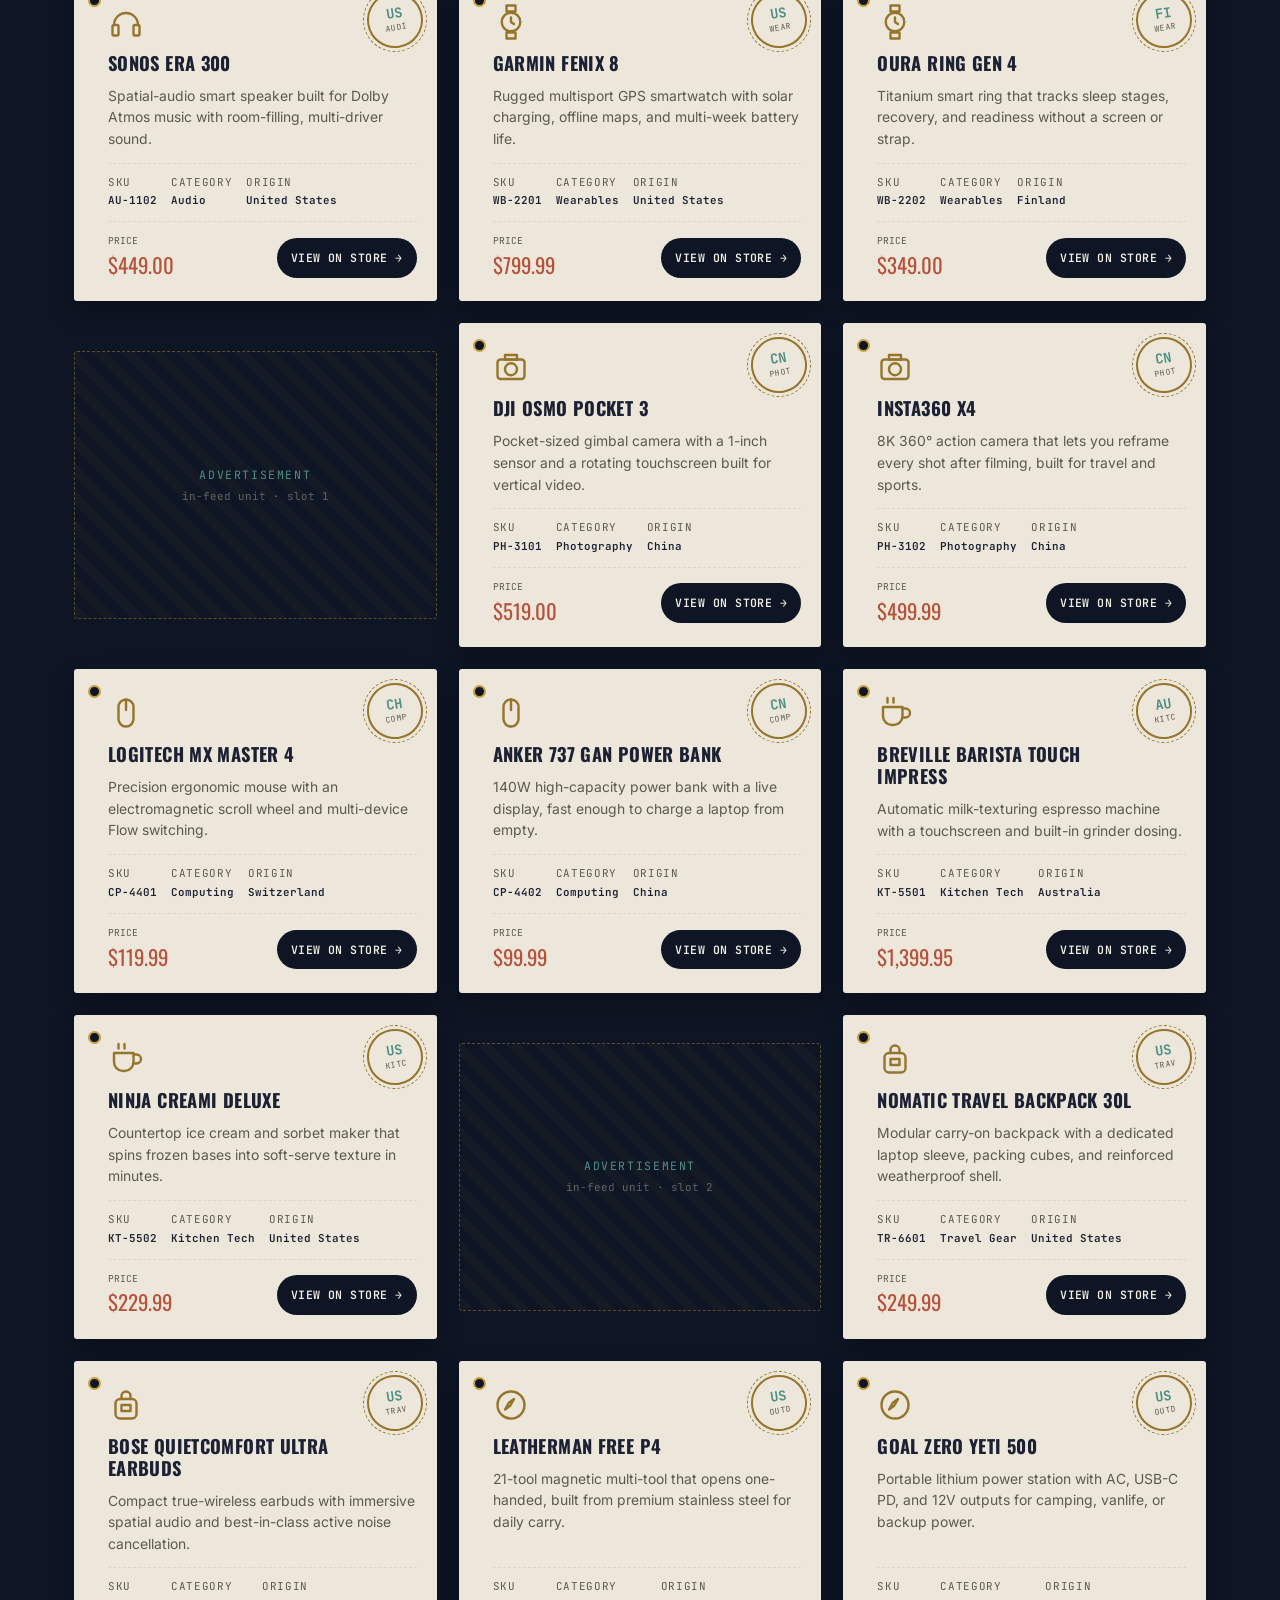
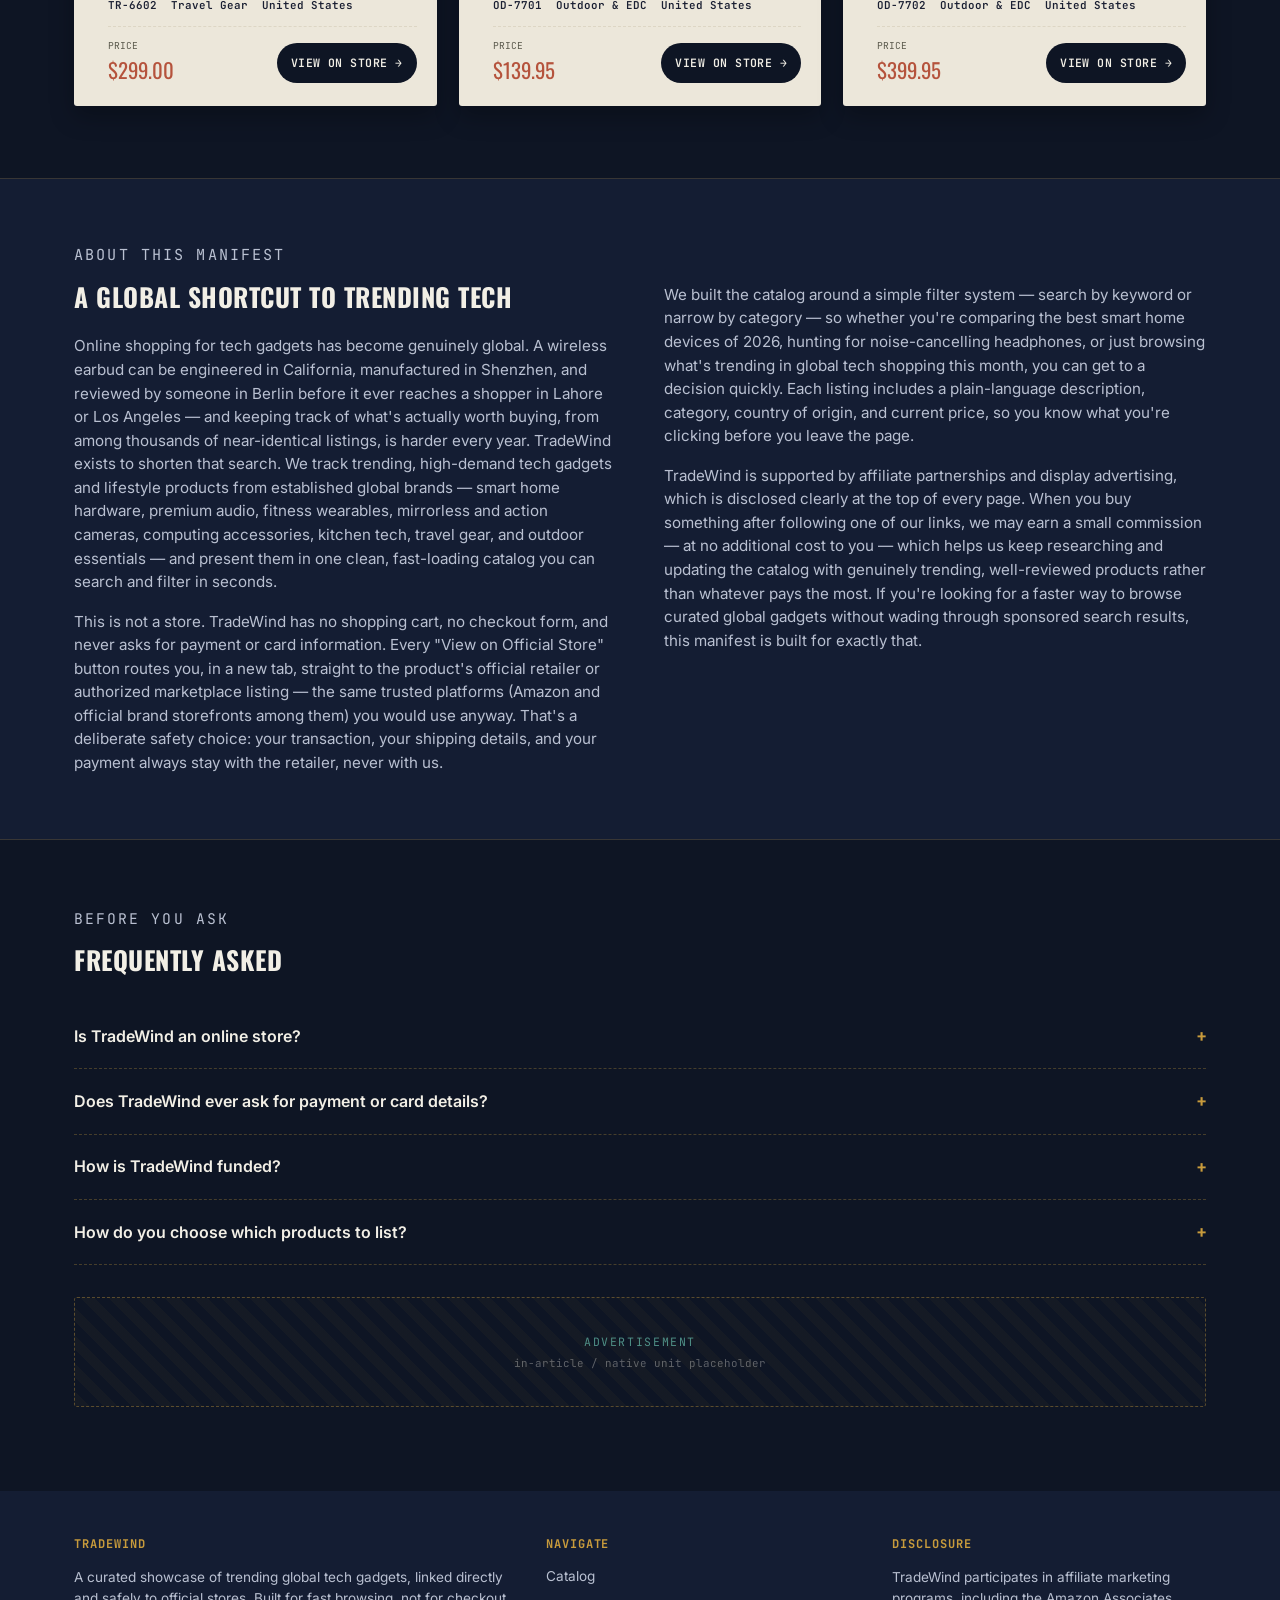
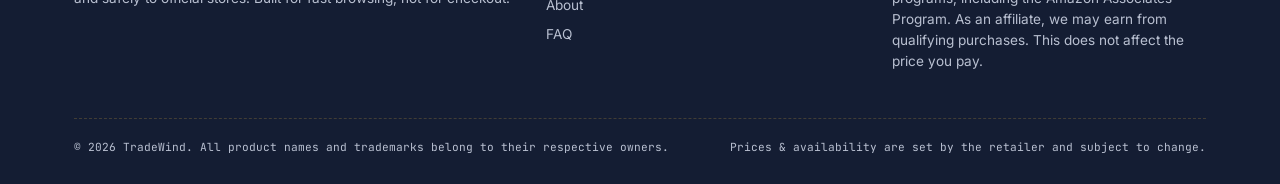
==== commit e6425055: "Add files via upload" ====
--- a/index.html
+++ b/index.html
@@ -8,15 +8,15 @@
 <meta name="keywords" content="trending gadgets 2026, global tech shopping, curated tech gadgets, best smart home devices, buy gadgets online, worldwide product showcase, tech affiliate store">
 <meta name="robots" content="index, follow">
 <meta name="theme-color" content="#0e1524">
-<link rel="canonical" href="https://tradewind-sigma.vercel.app/">
+<link rel="canonical" href="https://your-domain.vercel.app/">
 
 <!-- Open Graph -->
 <meta property="og:type" content="website">
 <meta property="og:site_name" content="TradeWind">
 <meta property="og:title" content="TradeWind — Curated Global Tech Gadgets & Trending Products">
 <meta property="og:description" content="A curated showcase of the world's most in-demand tech gadgets, linked directly to official stores. No checkout, no card details — just discovery.">
-<meta property="og:url" content="https://tradewind-sigma.vercel.app/">
-<meta property="og:image" content="https://tradewind-sigma.vercel.app/og-image.png">
+<meta property="og:url" content="https://your-domain.vercel.app/">
+<meta property="og:image" content="https://your-domain.vercel.app/og-image.png">
 
 <!-- Twitter -->
 <meta name="twitter:card" content="summary_large_image">
@@ -29,11 +29,13 @@
 <link rel="preconnect" href="https://fonts.gstatic.com" crossorigin>
 <link href="https://fonts.googleapis.com/css2?family=Oswald:wght@500;600;700&family=Inter:wght@400;500;600;700&family=JetBrains+Mono:wght@400;500;600&display=swap" rel="stylesheet">
 
-<!-- Google AdSense -->
-<script async src="https://pagead2.googlesyndication.com/pagead/js/adsbygoogle.js?client=ca-pub-2006445566626425" crossorigin="anonymous"></script>
-
-<!-- Google Search Console site verification -->
-<meta name="google-site-verification" content="9bSXV0oYwCNz4T_QT4-FbvCW3bJShIEgX8HZMbep9Co" />
+<!--
+  ============================================================
+  GOOGLE ADSENSE — uncomment and add your publisher ID once
+  your AdSense account is approved. Leave commented until then.
+  ============================================================
+  <script async src="https://pagead2.googlesyndication.com/pagead/js/adsbygoogle.js?client=ca-pub-XXXXXXXXXXXXXXXX" crossorigin="anonymous"></script>
+-->
 
 <!-- JSON-LD structured data for search engines -->
 <script type="application/ld+json">
@@ -41,11 +43,11 @@
   "@context": "https://schema.org",
   "@type": "WebSite",
   "name": "TradeWind",
-  "url": "https://tradewind-sigma.vercel.app/",
+  "url": "https://your-domain.vercel.app/",
   "description": "Curated showcase of trending global tech gadgets with direct links to official retail stores.",
   "potentialAction": {
     "@type": "SearchAction",
-    "target": "https://tradewind-sigma.vercel.app/?q={search_term_string}",
+    "target": "https://your-domain.vercel.app/?q={search_term_string}",
     "query-input": "required name=search_term_string"
   }
 }
@@ -154,44 +156,6 @@
 .disclosure-bar strong{ color:var(--brass); font-weight:600; }
 
 /* ============================================================
-   TRENDING TICKER — auto-scrolling headline of featured products
-   ============================================================ */
-.ticker{
-  background:var(--brass); color:var(--ink);
-  display:flex; align-items:stretch; overflow:hidden;
-  border-bottom:1px solid rgba(14,21,36,0.15);
-}
-.ticker__label{
-  flex:0 0 auto; font-family:var(--font-mono); font-size:0.7rem; font-weight:700; text-transform:uppercase;
-  letter-spacing:0.08em; padding:9px 16px; background:var(--ink); color:var(--brass); white-space:nowrap;
-  display:flex; align-items:center; gap:6px;
-}
-.ticker__viewport{ overflow:hidden; flex:1; display:flex; align-items:center; }
-.ticker__track{
-  display:flex; align-items:center; gap:28px; white-space:nowrap; padding:0 24px;
-  animation:tickerScroll 26s linear infinite;
-  width:max-content;
-}
-.ticker:hover .ticker__track, .ticker:focus-within .ticker__track{ animation-play-state:paused; }
-.ticker__item{
-  background:none; border:none; cursor:pointer; font-family:var(--font-mono); font-size:0.76rem; font-weight:600;
-  color:var(--ink); display:inline-flex; align-items:center; gap:6px; padding:9px 0; letter-spacing:0.01em;
-}
-.ticker__item:hover, .ticker__item:focus-visible{ text-decoration:underline; }
-.ticker__sep{ opacity:0.45; }
-
-@keyframes tickerScroll{
-  from{ transform:translateX(0); }
-  to{ transform:translateX(-50%); }
-}
-@media (prefers-reduced-motion: reduce){
-  .ticker__track{ animation:none; overflow-x:auto; }
-}
-@media (max-width: 560px){
-  .ticker__label{ padding:9px 10px; font-size:0.64rem; }
-}
-
-/* ============================================================
    HERO
    ============================================================ */
 .hero{ padding:64px 0 48px; position:relative; overflow:hidden; }
@@ -206,41 +170,8 @@
 .hero__stats b{ display:block; font-family:var(--font-display); font-size:1.5rem; color:var(--ivory); }
 .hero__stats span{ font-family:var(--font-mono); font-size:0.68rem; letter-spacing:0.08em; text-transform:uppercase; color:var(--ivory-dim); }
 
-.hero-banner{
-  position:relative; width:100%; aspect-ratio:4/3; border-radius:6px; overflow:hidden;
-  background:#0a0f1c; box-shadow:0 20px 50px rgba(0,0,0,0.45);
-}
-.hero-banner__slides{ position:relative; width:100%; height:100%; }
-.hero-banner__slide{
-  position:absolute; inset:0; opacity:0; pointer-events:none;
-  transition:opacity .8s ease;
-}
-.hero-banner__slide.active{ opacity:1; pointer-events:auto; }
-.hero-banner__slide img{ width:100%; height:100%; object-fit:cover; display:block; background:#fff; }
-.hero-banner__overlay{
-  position:absolute; left:0; right:0; bottom:0; padding:18px 20px 20px;
-  background:linear-gradient(to top, rgba(14,21,36,0.95), rgba(14,21,36,0.6) 65%, transparent);
-  color:var(--ivory);
-}
-.hero-banner__eyebrow{ font-family:var(--font-mono); font-size:0.62rem; letter-spacing:0.1em; text-transform:uppercase; color:var(--brass); display:block; margin-bottom:6px; }
-.hero-banner__overlay h3{ font-family:var(--font-display); font-size:1.15rem; margin:0 0 6px; line-height:1.2; }
-.hero-banner__overlay p{ font-size:0.78rem; color:var(--ivory-dim); margin:0 0 12px; max-width:44ch; display:-webkit-box; -webkit-line-clamp:2; -webkit-box-orient:vertical; overflow:hidden; }
-.hero-banner__cta{
-  display:inline-flex; align-items:center; gap:6px; background:var(--brass); color:var(--ink);
-  font-family:var(--font-mono); font-size:0.68rem; font-weight:700; text-transform:uppercase; letter-spacing:0.04em;
-  padding:8px 14px; border-radius:18px; border:none; cursor:pointer;
-}
-.hero-banner__cta:hover{ background:#fff; }
-.hero-banner__nav{
-  position:absolute; top:44%; transform:translateY(-50%); width:34px; height:34px; border-radius:50%;
-  background:rgba(14,21,36,0.55); color:#fff; border:none; cursor:pointer; font-size:1.2rem; line-height:1;
-  display:flex; align-items:center; justify-content:center; z-index:3; transition:background .15s;
-}
-.hero-banner__nav:hover{ background:var(--brass-dim); }
-.hero-banner__nav--prev{ left:10px; } .hero-banner__nav--next{ right:10px; }
-.hero-banner__dots{ position:absolute; top:12px; right:14px; display:flex; gap:5px; z-index:3; }
-.hero-banner__dots i{ width:6px; height:6px; border-radius:50%; background:rgba(255,255,255,0.5); display:block; cursor:pointer; transition:background .2s, width .2s; }
-.hero-banner__dots i.active{ background:var(--brass); width:16px; border-radius:4px; }
+.hero__art{ position:relative; }
+.hero__art svg{ width:100%; height:auto; }
 
 /* ============================================================
    AD SLOTS (AdSense-ready placeholders)
@@ -304,7 +235,7 @@
   background:var(--paper);
   color:var(--ink-text);
   border-radius:var(--radius);
-  padding:20px;
+  padding:26px 20px 20px 34px;
   box-shadow:0 10px 24px rgba(0,0,0,0.28);
   display:flex; flex-direction:column; gap:12px;
   transform:rotate(0deg);
@@ -314,8 +245,6 @@
 .card:hover, .card:focus-within{ transform:rotate(-0.6deg) translateY(-3px); box-shadow:0 16px 30px rgba(0,0,0,0.35); }
 @keyframes cardIn{ from{ opacity:0; transform:translateY(10px); } to{ opacity:1; transform:translateY(0); } }
 
-/* Icon-only cards (no photo) keep the cargo-tag grommet hole + left indent */
-.card--icon{ padding:26px 20px 20px 34px; }
 .card__hole{
   position:absolute; top:16px; left:14px; width:13px; height:13px; border-radius:50%;
   background:var(--ink); border:2px solid var(--brass);
@@ -324,9 +253,8 @@
 .stamp{
   position:absolute; top:14px; right:14px; width:56px; height:56px; border-radius:50%;
   border:2px solid var(--brass-dim); outline:1px dashed var(--brass-dim); outline-offset:3px;
-  background:rgba(236,231,218,0.95);
   display:flex; flex-direction:column; align-items:center; justify-content:center;
-  transform:rotate(-9deg); color:var(--verdigris); z-index:3;
+  transform:rotate(-9deg); color:var(--verdigris);
 }
 .stamp__code{ font-family:var(--font-mono); font-weight:700; font-size:0.85rem; line-height:1; }
 .stamp__cat{ font-family:var(--font-mono); font-size:0.5rem; letter-spacing:0.06em; text-transform:uppercase; color:var(--ink-text-dim); }
@@ -334,46 +262,7 @@
 .card__icon{ width:36px; height:36px; color:var(--brass-dim); }
 .card__icon svg{ width:100%; height:100%; }
 
-/* ---- High-res product media (photo cards) ---- */
-.card__media{
-  position:relative;
-  margin:-20px -20px 4px -20px;
-  aspect-ratio:4/3;
-  background:#fff;
-  overflow:hidden;
-  cursor:zoom-in;
-  border:none;
-  padding:0;
-  display:block;
-  font:inherit;
-  appearance:none;
-  -webkit-appearance:none;
-  border-top-left-radius:var(--radius); border-top-right-radius:var(--radius);
-}
-.card__media img{ width:100%; height:100%; object-fit:cover; display:block; transition:transform .4s ease, opacity .35s ease; }
-.card__media:hover img, .card__media:focus-visible img{ transform:scale(1.06); }
-.card__media:focus-visible{ outline:3px solid var(--brass); outline-offset:-3px; }
-
-.card__zoom{
-  position:absolute; inset:0; display:flex; align-items:center; justify-content:center;
-  background:rgba(14,21,36,0); transition:background .2s ease; opacity:0; pointer-events:none;
-}
-.card__media:hover .card__zoom, .card__media:focus-visible .card__zoom{ opacity:1; background:rgba(14,21,36,0.28); }
-.card__zoom svg{ width:32px; height:32px; color:#fff; filter:drop-shadow(0 2px 4px rgba(0,0,0,0.45)); }
-
-.card__badge-row{ position:absolute; left:9px; bottom:9px; display:flex; gap:6px; z-index:2; }
-.card__badge{
-  background:rgba(14,21,36,0.78); color:var(--ivory); font-family:var(--font-mono); font-size:0.62rem;
-  padding:3px 8px; border-radius:10px; display:flex; align-items:center; gap:4px; letter-spacing:0.02em;
-}
-.card__badge svg{ width:11px; height:11px; flex:0 0 auto; }
-
-.card__dots{ position:absolute; left:50%; bottom:9px; transform:translateX(-50%); display:flex; gap:4px; z-index:2; }
-.card__dots i{ width:5px; height:5px; border-radius:50%; background:rgba(255,255,255,0.55); display:block; transition:background .2s ease, transform .2s ease; }
-.card__dots i.active{ background:#fff; transform:scale(1.35); }
-
-.card__title{ font-family:var(--font-display); font-size:1.15rem; line-height:1.2; margin:0; }
-.card--icon .card__title{ padding-right:50px; }
+.card__title{ font-family:var(--font-display); font-size:1.15rem; line-height:1.2; padding-right:50px; margin:0; }
 .card__desc{ font-size:0.87rem; color:var(--ink-text-dim); margin:0; flex:1; }
 
 .card__meta{
@@ -384,72 +273,21 @@
 .card__meta dt{ font-family:var(--font-mono); text-transform:uppercase; letter-spacing:0.06em; color:var(--ink-text-dim); }
 .card__meta dd{ margin:0; font-family:var(--font-mono); font-weight:600; }
 
-.card__footer{ display:flex; flex-direction:column; gap:10px; padding-top:12px; border-top:1px dashed var(--paper-dim); }
-.card__footer-top{ display:flex; align-items:center; justify-content:space-between; gap:10px; }
+.card__footer{ display:flex; align-items:center; justify-content:space-between; gap:12px; padding-top:12px; border-top:1px dashed var(--paper-dim); }
 .card__price{ font-family:var(--font-display); font-size:1.3rem; color:var(--danger); }
 .card__price small{ display:block; font-family:var(--font-mono); font-size:0.6rem; color:var(--ink-text-dim); text-transform:uppercase; }
-.card__actions{ display:flex; gap:8px; }
-.card__actions .btn{ flex:1; justify-content:center; }
 
 .btn{
   display:inline-flex; align-items:center; gap:6px;
   background:var(--ink); color:var(--ivory); text-decoration:none;
   font-family:var(--font-mono); font-size:0.72rem; font-weight:600; letter-spacing:0.04em; text-transform:uppercase;
-  padding:11px 14px; border-radius:20px; white-space:nowrap; border:none; cursor:pointer;
+  padding:11px 14px; border-radius:20px; white-space:nowrap;
   transition:background .15s, transform .15s;
 }
 .btn:hover, .btn:focus-visible{ background:var(--brass-dim); transform:translateX(2px); }
-.btn--ghost{ background:transparent; color:var(--ink-text); border:1px solid rgba(14,21,36,0.28); }
-.btn--ghost:hover, .btn--ghost:focus-visible{ background:rgba(14,21,36,0.06); color:var(--ink-text); transform:none; }
 
 .empty-state{ text-align:center; padding:60px 20px; color:var(--ivory-dim); display:none; }
 .empty-state.show{ display:block; }
-
-/* ============================================================
-   QUICK-VIEW MODAL (gallery + video)
-   ============================================================ */
-.modal-overlay{
-  position:fixed; inset:0; background:rgba(14,21,36,0.85); backdrop-filter:blur(2px);
-  display:flex; align-items:center; justify-content:center; padding:20px; z-index:200;
-}
-.modal-overlay[hidden]{ display:none; }
-.modal{
-  background:var(--paper); color:var(--ink-text); max-width:960px; width:100%; max-height:92vh; overflow:auto;
-  border-radius:6px; display:grid; grid-template-columns:1.15fr 1fr; position:relative;
-  box-shadow:0 30px 70px rgba(0,0,0,0.55);
-}
-.modal__close{
-  position:absolute; top:12px; right:12px; width:38px; height:38px; border-radius:50%; border:none;
-  background:var(--ink); color:var(--ivory); font-size:1.4rem; line-height:1; cursor:pointer; z-index:6;
-  display:flex; align-items:center; justify-content:center;
-}
-.modal__close:hover{ background:var(--brass-dim); }
-.modal__media{ background:#fff; display:flex; flex-direction:column; min-width:0; }
-.modal__stage{ position:relative; aspect-ratio:1/1; display:flex; align-items:center; justify-content:center; overflow:hidden; background:#fff; }
-.modal__stage img{ width:100%; height:100%; object-fit:contain; }
-.modal__stage video, .modal__stage iframe{ width:100%; height:100%; object-fit:contain; border:0; }
-.modal__nav{
-  position:absolute; top:50%; transform:translateY(-50%); background:rgba(14,21,36,0.6); color:#fff; border:none;
-  width:38px; height:38px; border-radius:50%; cursor:pointer; font-size:1.3rem; display:flex; align-items:center; justify-content:center;
-}
-.modal__nav:hover{ background:var(--brass-dim); }
-.modal__nav--prev{ left:10px; } .modal__nav--next{ right:10px; }
-.modal__thumbs{ display:flex; gap:8px; padding:12px; overflow-x:auto; border-top:1px solid var(--paper-dim); }
-.modal__thumb{
-  width:56px; height:56px; border-radius:4px; overflow:hidden; border:2px solid transparent; cursor:pointer;
-  flex:0 0 auto; background:#f3f3f3; padding:0; display:flex; align-items:center; justify-content:center; color:var(--ink-text);
-}
-.modal__thumb img{ width:100%; height:100%; object-fit:cover; display:block; }
-.modal__thumb.active{ border-color:var(--brass); }
-.modal__info{ padding:30px 28px; display:flex; flex-direction:column; gap:12px; min-width:0; }
-.modal__info h3{ font-size:1.45rem; line-height:1.2; }
-.modal__info p{ font-size:0.92rem; color:var(--ink-text-dim); margin:0; }
-.modal__footer{ margin-top:auto; display:flex; align-items:center; justify-content:space-between; gap:12px; padding-top:16px; border-top:1px dashed var(--paper-dim); }
-
-@media (max-width: 720px){
-  .modal{ grid-template-columns:1fr; }
-  .modal__stage{ aspect-ratio:4/3; }
-}
 
 /* ============================================================
    ABOUT / SEO OVERVIEW
@@ -491,7 +329,7 @@
    ============================================================ */
 @media (max-width: 860px){
   .hero__grid{ grid-template-columns:1fr; }
-  .hero-banner{ order:-1; max-width:100%; margin:0 auto 24px; aspect-ratio:16/10; }
+  .hero__art{ order:-1; max-width:280px; margin:0 auto 24px; }
   .about__grid{ grid-template-columns:1fr; }
   .footer__grid{ grid-template-columns:1fr; }
   .header-main{ padding:12px 0; }
@@ -501,7 +339,7 @@
   .hero{ padding:40px 0 32px; }
   .hero__stats{ flex-wrap:wrap; }
   .hero__stats div{ flex:1 1 45%; border-right:none; padding:12px 0 0; border-top:1px dashed rgba(200,155,60,0.25); margin-top:8px; }
-  .card--icon{ padding-left:30px; }
+  .card{ padding-left:30px; }
 }
 </style>
 </head>
@@ -531,13 +369,6 @@
   <strong>Affiliate Disclosure:</strong> TradeWind may earn a commission from qualifying purchases made through links on this site, at no extra cost to you.
 </div>
 
-<div class="ticker" id="tickerBar" aria-label="Trending featured products">
-  <span class="ticker__label">🔥 Trending Now</span>
-  <div class="ticker__viewport">
-    <div class="ticker__track" id="tickerTrack"></div>
-  </div>
-</div>
-
 <main id="main">
 
   <!-- ============================================================
@@ -556,11 +387,20 @@
           <div><b>0</b><span>Checkouts on Site</span></div>
         </div>
       </div>
-      <div class="hero-banner" id="heroBanner" aria-label="Featured products">
-        <div class="hero-banner__slides" id="heroBannerSlides"></div>
-        <button type="button" class="hero-banner__nav hero-banner__nav--prev" id="heroBannerPrev" aria-label="Previous featured product">‹</button>
-        <button type="button" class="hero-banner__nav hero-banner__nav--next" id="heroBannerNext" aria-label="Next featured product">›</button>
-        <div class="hero-banner__dots" id="heroBannerDots"></div>
+      <div class="hero__art" aria-hidden="true">
+        <svg viewBox="0 0 320 320" fill="none" xmlns="http://www.w3.org/2000/svg">
+          <circle cx="160" cy="160" r="120" stroke="#c89b3c" stroke-width="1.5" stroke-dasharray="4 6"/>
+          <circle cx="160" cy="160" r="90" stroke="#4f8f86" stroke-width="1"/>
+          <circle cx="160" cy="160" r="6" fill="#c89b3c"/>
+          <path d="M160 40 V280 M40 160 H280" stroke="#c89b3c" stroke-width="0.75" stroke-dasharray="2 5"/>
+          <path d="M92 92 Q160 160 228 92" stroke="#f2efe6" stroke-width="1" opacity="0.5"/>
+          <path d="M92 228 Q160 160 228 228" stroke="#f2efe6" stroke-width="1" opacity="0.5"/>
+          <polygon points="160,60 150,90 170,90" fill="#c89b3c"/>
+          <text x="160" y="34" text-anchor="middle" fill="#b9c0d1" font-family="JetBrains Mono, monospace" font-size="10" letter-spacing="2">N</text>
+          <text x="160" y="300" text-anchor="middle" fill="#b9c0d1" font-family="JetBrains Mono, monospace" font-size="10" letter-spacing="2">S</text>
+          <text x="30" y="164" text-anchor="middle" fill="#b9c0d1" font-family="JetBrains Mono, monospace" font-size="10" letter-spacing="2">W</text>
+          <text x="290" y="164" text-anchor="middle" fill="#b9c0d1" font-family="JetBrains Mono, monospace" font-size="10" letter-spacing="2">E</text>
+        </svg>
       </div>
     </div>
 
@@ -680,29 +520,6 @@
   </div>
 </footer>
 
-<!-- ============================================================
-     QUICK-VIEW MODAL — image gallery + video, built once, reused
-     ============================================================ -->
-<div class="modal-overlay" id="modalOverlay" role="dialog" aria-modal="true" aria-labelledby="modalTitle" hidden>
-  <div class="modal">
-    <button class="modal__close" id="modalClose" type="button" aria-label="Close quick view">&times;</button>
-    <div class="modal__media">
-      <div class="modal__stage" id="modalStage"></div>
-      <div class="modal__thumbs" id="modalThumbs"></div>
-    </div>
-    <div class="modal__info">
-      <p class="eyebrow" id="modalCategory"></p>
-      <h3 id="modalTitle"></h3>
-      <p id="modalDesc"></p>
-      <dl class="card__meta" id="modalMeta"></dl>
-      <div class="modal__footer">
-        <span class="card__price" id="modalPrice"></span>
-        <a class="btn" id="modalBuyBtn" href="#" target="_blank" rel="noopener noreferrer sponsored">View on Official Store →</a>
-      </div>
-    </div>
-  </div>
-</div>
-
 <script>
 (function(){
   "use strict";
@@ -713,46 +530,35 @@
      (Amazon Associates tag, ShareASale, CJ, Impact, etc.)
      ============================================================ */
   const PRODUCTS = [
-    { id:"p01", title:"Aqara Smart Hub M3", category:"smart-home", categoryLabel:"Smart Home", origin:"CN", originName:"China", sku:"SH-3301", price:"$59.99", desc:"Matter-ready hub that ties together locks, sensors, and lighting from multiple brands into one fast local network.", link:"https://www.amazon.com/s?k=Aqara+Smart+Hub+M3&linkCode=ll2&tag=tradewind20-20&linkId=2dcbbb39d6084fff613826eb0e3d8f9e&language=en_US&ref_=as_li_ss_tl" },
-    { id:"p02", title:"Philips Hue Gradient Lightstrip", category:"smart-home", categoryLabel:"Smart Home", origin:"NL", originName:"Netherlands", sku:"SH-3302", price:"$89.99", desc:"Multi-zone color-blending backlight strip designed for TVs and desks, controllable by app or voice assistant.", link:"https://www.amazon.com/s?k=Philips+Hue+Gradient+Lightstrip&tag=tradewind20-20" },
-    { id:"p03", title:"Sony WH-1000XM5", category:"audio", categoryLabel:"Audio", origin:"JP", originName:"Japan", sku:"AU-1101", price:"$349.99", desc:"Flagship over-ear noise-cancelling headphones with all-day comfort and industry-leading call clarity.", link:"https://www.amazon.com/s?k=Sony+WH-1000XM5&tag=tradewind20-20" },
-    { id:"p04", title:"Sonos Era 300", category:"audio", categoryLabel:"Audio", origin:"US", originName:"United States", sku:"AU-1102", price:"$449.00", desc:"Spatial-audio smart speaker built for Dolby Atmos music with room-filling, multi-driver sound.", link:"https://www.amazon.com/s?k=Sonos+Era+300&tag=tradewind20-20" },
-    { id:"p05", title:"Garmin Fenix 8", category:"wearables", categoryLabel:"Wearables", origin:"US", originName:"United States", sku:"WB-2201", price:"$799.99", desc:"Rugged multisport GPS smartwatch with solar charging, offline maps, and multi-week battery life.", link:"https://www.amazon.com/s?k=Garmin+Fenix+8&tag=tradewind20-20" },
-    { id:"p06", title:"Oura Ring Gen 4", category:"wearables", categoryLabel:"Wearables", origin:"FI", originName:"Finland", sku:"WB-2202", price:"$349.00", desc:"Titanium smart ring that tracks sleep stages, recovery, and readiness without a screen or strap.", link:"https://www.amazon.com/s?k=Oura+Ring+Gen+4&tag=tradewind20-20" },
-    { id:"p07", title:"DJI Osmo Pocket 3", category:"photography", categoryLabel:"Photography", origin:"CN", originName:"China", sku:"PH-3101", price:"$519.00", desc:"Pocket-sized gimbal camera with a 1-inch sensor and a rotating touchscreen built for vertical video.", link:"https://www.amazon.com/s?k=DJI+Osmo+Pocket+3&tag=tradewind20-20" },
-    { id:"p08", title:"Insta360 X4", category:"photography", categoryLabel:"Photography", origin:"CN", originName:"China", sku:"PH-3102", price:"$499.99", desc:"8K 360° action camera that lets you reframe every shot after filming, built for travel and sports.", link:"https://www.amazon.com/s?k=Insta360+X4&tag=tradewind20-20" },
-    { id:"p09", title:"Logitech MX Master 4", category:"computing", categoryLabel:"Computing", origin:"CH", originName:"Switzerland", sku:"CP-4401", price:"$119.99", desc:"Precision ergonomic mouse with an electromagnetic scroll wheel and multi-device Flow switching.", link:"https://www.amazon.com/s?k=Logitech+MX+Master+4&tag=tradewind20-20" },
-    { id:"p10", title:"Anker 737 GaN Power Bank", category:"computing", categoryLabel:"Computing", origin:"CN", originName:"China", sku:"CP-4402", price:"$99.99", desc:"140W high-capacity power bank with a live display, fast enough to charge a laptop from empty.", link:"https://www.amazon.com/s?k=Anker+737+Power+Bank&tag=tradewind20-20" },
-    { id:"p11", title:"Breville Barista Touch Impress", category:"kitchen", categoryLabel:"Kitchen Tech", origin:"AU", originName:"Australia", sku:"KT-5501", price:"$1,399.95", desc:"Automatic milk-texturing espresso machine with a touchscreen and built-in grinder dosing.", link:"https://www.amazon.com/s?k=Breville+Barista+Touch+Impress&tag=tradewind20-20" },
-    { id:"p12", title:"Ninja Creami Deluxe", category:"kitchen", categoryLabel:"Kitchen Tech", origin:"US", originName:"United States", sku:"KT-5502", price:"$229.99", desc:"Countertop ice cream and sorbet maker that spins frozen bases into soft-serve texture in minutes.", link:"https://www.amazon.com/s?k=Ninja+Creami+Deluxe&tag=tradewind20-20" },
-    { id:"p13", title:"Nomatic Travel Backpack 30L", category:"travel", categoryLabel:"Travel Gear", origin:"US", originName:"United States", sku:"TR-6601", price:"$249.99", desc:"Modular carry-on backpack with a dedicated laptop sleeve, packing cubes, and reinforced weatherproof shell.", link:"https://www.amazon.com/s?k=Nomatic+Travel+Backpack+30L&tag=tradewind20-20" },
-    { id:"p14", title:"Bose QuietComfort Ultra Earbuds", category:"travel", categoryLabel:"Travel Gear", origin:"US", originName:"United States", sku:"TR-6602", price:"$299.00", desc:"Compact true-wireless earbuds with immersive spatial audio and best-in-class active noise cancellation.", link:"https://www.amazon.com/s?k=Bose+QuietComfort+Ultra+Earbuds&tag=tradewind20-20" },
-    { id:"p15", title:"Leatherman Free P4", category:"outdoor", categoryLabel:"Outdoor & EDC", origin:"US", originName:"United States", sku:"OD-7701", price:"$139.95", desc:"21-tool magnetic multi-tool that opens one-handed, built from premium stainless steel for daily carry.", link:"https://www.amazon.com/s?k=Leatherman+Free+P4&tag=tradewind20-20" },
-    { id:"p16", title:"Goal Zero Yeti 500", category:"outdoor", categoryLabel:"Outdoor & EDC", origin:"US", originName:"United States", sku:"OD-7702", price:"$399.95", desc:"Portable lithium power station with AC, USB-C PD, and 12V outputs for camping, vanlife, or backup power.", link:"https://www.amazon.com/s?k=Goal+Zero+Yeti+500&tag=tradewind20-20" },
-    { id:"p17", title:"JcBlaon 6-Outlet Surge Protector", category:"smart-home", categoryLabel:"Smart Home", origin:"CN", originName:"China", sku:"SH-3303", price:"$12.59", desc:"Wall-mount outlet extender with 6 spaced surge-protected sockets, a USB charging slot, light indicator, and a lightweight mountable design that turns one outlet into six.", image:"https://m.media-amazon.com/images/I/61VyzebJdYL._AC_SY300_SX300_QL70_FMwebp_.jpg", link:"https://www.amazon.com/Outlet-Extender-Adapter-Charging-Spaced/dp/B0F2YCGJGR?crid=12UUYY1O9YSD4&dib=eyJ2IjoiMSJ9.[base64].f8vX0blLWjiWvi1g0QqD9FjzCKdRUfiVxex96jhMm9U&dib_tag=se&keywords=Smart%2BPlugs&qid=1786805732&sprefix=smart%2Bplugs%2Caps%2C689&sr=8-3-spons&sp_csd=d2lkZ2V0TmFtZT1zcF9hdGY&th=1&linkCode=ll2&tag=tradewind20-20&linkId=ca599137814701ddaf3f17060dd8893c&language=en_US&gaOptInStatus=true&ref_=as_li_ss_tl" },
-    { id:"p18", title:"Philips Smart Plug (Google Assistant Compatible)", category:"smart-home", categoryLabel:"Smart Home", origin:"NL", originName:"Netherlands", sku:"SH-3304", price:"See Price", desc:"Compact white smart plug that connects your existing lamps and appliances to voice control and automations via Google Assistant, in a slim 1.5\" x 2.6\" x 2.13\" plastic housing rated for 125V.", image:"https://m.media-amazon.com/images/I/71%2BQlFGVtgL._AC_SL1500_.jpg", link:"https://www.amazon.com/Philips-Lighting-Automations-Connected-Google/dp/B0H3161BYF?crid=12UUYY1O9YSD4&dib=eyJ2IjoiMSJ9.[base64].jtyUTU4hZIn5DIgE9sZqvSWOazV9D3__JyNKmXI47jI&dib_tag=se&keywords=Smart%2BPlugs&qid=1786807972&sprefix=smart%2Bplugs%2Caps%2C689&sr=8-5-spons&sp_csd=d2lkZ2V0TmFtZT1zcF9hdGY&th=1&linkCode=ll2&tag=tradewind20-20&linkId=47d22fa47b42aad49b3058014c7cbe24&language=en_US&gaOptInStatus=true&ref_=as_li_ss_tl" },
-    { id:"p19", title:"Ring Outdoor Smart Plug", category:"smart-home", categoryLabel:"Smart Home", origin:"US", originName:"United States", sku:"SH-3305", price:"See Price", desc:"Weatherproof outdoor smart plug that lets you control string lights, holiday decorations, and other outdoor devices from the Ring app or with voice commands, rain or shine.", image:"https://m.media-amazon.com/images/I/61XeX7c24OL._SL1000_.jpg", link:"https://www.amazon.com/Ring-Outdoor-Smart-Plug/dp/B08KSJ56WR?crid=12UUYY1O9YSD4&dib=eyJ2IjoiMSJ9.[base64].jtyUTU4hZIn5DIgE9sZqvSWOazV9D3__JyNKmXI47jI&dib_tag=se&keywords=Smart+Plugs&qid=1786807972&sprefix=smart+plugs%2Caps%2C689&sr=8-2-spons&sp_csd=d2lkZ2V0TmFtZT1zcF9hdGY&psc=1&linkCode=ll2&tag=tradewind20-20&linkId=5f5c823ff5f229b79616935b97eba706&language=en_US&gaOptInStatus=true&ref_=as_li_ss_tl" },
-    { id:"p20", title:"Kasa Smart Plug Ultra Mini 15A (2-Pack)", category:"smart-home", categoryLabel:"Smart Home", origin:"CN", originName:"China", sku:"SH-3306", price:"See Price", desc:"Ultra-compact 15A Wi-Fi smart plugs that work with Alexa and Google Home, no hub required, UL certified, sold as a 2-pack for outlets throughout the home.", image:"https://m.media-amazon.com/images/I/51c%2B0pl9KvS._SL1500_.jpg", link:"https://www.amazon.com/Kasa-Smart-Required-Certified-EP10P2/dp/B091FXQQMQ?th=1&linkCode=ll2&tag=tradewind20-20&linkId=3deaf67358294714a66670da11f05465&language=en_US&gaOptInStatus=true&ref_=as_li_ss_tl" },
-    { id:"p21", title:"UGREEN Uno 65W 3-Port USB-C GaN Charger", category:"computing", categoryLabel:"Computing", origin:"CN", originName:"China", sku:"CP-4403", price:"See Price", desc:"Compact 65W GaN fast-charging block with a playful robot-face LED display and 3 ports, fast enough for MacBooks, iPhones, Galaxy phones, iPads, and Steam Deck.", images:["https://m.media-amazon.com/images/I/61WrdeLU9YL._AC_SL1500_.jpg","https://m.media-amazon.com/images/I/71dyWpOoGVL._AC_SL1500_.jpg","https://m.media-amazon.com/images/I/71gc89XkzjL._AC_SL1500_.jpg"], link:"https://www.amazon.com/dp/B0C6DX66TN?tag=tradewind20-20" },
-    { id:"p22", title:"Keurig K-Express Single Serve Coffee Maker (Lavender)", category:"kitchen", categoryLabel:"Kitchen Tech", origin:"US", originName:"United States", sku:"KT-5503", price:"See Price", desc:"Single-serve K-Cup pod coffee maker with 3 brew sizes, a Strong button for bolder flavor, and a 42oz removable water reservoir, in a soft lavender finish.", images:["https://m.media-amazon.com/images/I/61EYOwoAr3L._AC_SL1500_.jpg","https://m.media-amazon.com/images/I/71jguUGLzsL._AC_SL1500_.jpg","https://m.media-amazon.com/images/I/71PidmoMMnL._AC_SL1500_.jpg","https://m.media-amazon.com/images/I/615iSJj-zYL._AC_SL1500_.jpg","https://m.media-amazon.com/images/I/71atpLlROcL._AC_SL1500_.jpg"], link:"https://www.amazon.com/Keurig-K-Express-Removable-Reservoir-Lavender/dp/B0DWBJ6CM1?th=1&linkCode=ll2&tag=tradewind20-20&linkId=e1c506cb3dc2e581f30c36381399445c&language=en_US&gaOptInStatus=true&ref_=as_li_ss_tl" },
-    { id:"p23", title:"LARQ Bottle PureVis 2", category:"outdoor", categoryLabel:"Outdoor & EDC", origin:"US", originName:"United States", sku:"OD-7703", price:"See Price", desc:"Self-cleaning water bottle with a built-in UV-C LED in the cap that automatically zaps bacteria in the water and inner walls every two hours, insulated and waterproof.", images:["https://m.media-amazon.com/images/I/71mmVS1Fx6L._AC_SL1500_.jpg","https://m.media-amazon.com/images/I/71M67INTc8L._AC_SL1500_.jpg","https://m.media-amazon.com/images/I/61-jUnPHXbL._AC_SY300_SX300_QL70_FMwebp_.jpg","https://m.media-amazon.com/images/I/61XKPxwYoEL._AC_SX679_.jpg"], link:"https://www.amazon.com/s?k=LARQ+Bottle+PureVis+2&tag=tradewind20-20" },
-    { id:"p24", title:"Hatch Restore 3", category:"smart-home", categoryLabel:"Smart Home", origin:"US", originName:"United States", sku:"SH-3307", price:"See Price", desc:"Sunrise alarm clock and sound machine that wakes you with gradually brightening light instead of a jarring tone, with built-in soundscapes for winding down at night.", images:["https://m.media-amazon.com/images/I/81pkM5yQHoL._AC_SL1500_.jpg","https://m.media-amazon.com/images/I/71A8yasZBnL._AC_SL1500_.jpg","https://m.media-amazon.com/images/I/41fmGvc9foL._AC_.jpg","https://m.media-amazon.com/images/I/71lVD-95vrL._AC_SL1500_.jpg"], link:"https://www.amazon.com/s?k=Hatch+Restore+3&tag=tradewind20-20" },
-    { id:"p25", title:"Pebble Round 2", category:"wearables", categoryLabel:"Wearables", origin:"US", originName:"United States", sku:"WB-2203", price:"See Price", desc:"Revived Pebble smartwatch with a 1.3-inch always-on e-paper display, week-plus battery life, and a minimalist, distraction-free approach to notifications and fitness tracking.", images:["https://m.media-amazon.com/images/I/71XpjL4qkPL._AC_SL1500_.jpg","https://m.media-amazon.com/images/I/71%2BrGZ1ENSL._AC_SL1500_.jpg","https://m.media-amazon.com/images/I/71-Bc3KaY3L._AC_SY300_SX300_QL70_FMwebp_.jpg","https://m.media-amazon.com/images/I/61W2r0zh3fL._AC_SY300_SX300_QL70_FMwebp_.jpg"], link:"https://www.amazon.com/s?k=Pebble+Round+2+smartwatch&tag=tradewind20-20" },
-    { id:"p26", title:"iFi Go Link 2", category:"audio", categoryLabel:"Audio", origin:"GB", originName:"United Kingdom", sku:"AU-1103", price:"See Price", desc:"Pocket-sized USB-C DAC and headphone amplifier dongle that plugs into a phone or laptop to noticeably upgrade wired headphone sound, ideal for devices without a headphone jack.", images:["https://m.media-amazon.com/images/I/71UJ3662MqL._AC_SL1500_.jpg","https://m.media-amazon.com/images/I/61uLxdt3JXL._SX522_.jpg","https://m.media-amazon.com/images/I/81t923q63oL._AC_SL1500_.jpg"], link:"https://www.amazon.com/s?k=iFi+Go+Link+2&tag=tradewind20-20" },
-    { id:"p27", title:"Rolling Square AirCard Pro Dual", category:"travel", categoryLabel:"Travel Gear", origin:"CH", originName:"Switzerland", sku:"TR-6603", price:"See Price", desc:"Credit-card-thin Bluetooth tracker that works with both Apple Find My and Google Find My Device networks, slim enough to slide into a wallet for trip-proof peace of mind.", images:["https://m.media-amazon.com/images/I/81tBKn9s-iL._AC_SL1500_.jpg","https://m.media-amazon.com/images/I/71j422lAvwL._AC_SL1500_.jpg","https://m.media-amazon.com/images/I/41XU0s3zLpL._SX342_SY445_QL70_FMwebp_.jpg"], link:"https://www.amazon.com/s?k=Rolling+Square+AirCard+Pro+Dual&tag=tradewind20-20" }
+    { id:"p01", title:"Aqara Smart Hub M3", category:"smart-home", categoryLabel:"Smart Home", origin:"CN", originName:"China", sku:"SH-3301", price:"$59.99", desc:"Matter-ready hub that ties together locks, sensors, and lighting from multiple brands into one fast local network.", link:"https://www.amazon.com/s?k=Aqara+Smart+Hub+M3&tag=youraffiliateid-20" },
+    { id:"p02", title:"Philips Hue Gradient Lightstrip", category:"smart-home", categoryLabel:"Smart Home", origin:"NL", originName:"Netherlands", sku:"SH-3302", price:"$89.99", desc:"Multi-zone color-blending backlight strip designed for TVs and desks, controllable by app or voice assistant.", link:"https://www.amazon.com/s?k=Philips+Hue+Gradient+Lightstrip&tag=youraffiliateid-20" },
+    { id:"p03", title:"Sony WH-1000XM5", category:"audio", categoryLabel:"Audio", origin:"JP", originName:"Japan", sku:"AU-1101", price:"$349.99", desc:"Flagship over-ear noise-cancelling headphones with all-day comfort and industry-leading call clarity.", link:"https://www.amazon.com/s?k=Sony+WH-1000XM5&tag=youraffiliateid-20" },
+    { id:"p04", title:"Sonos Era 300", category:"audio", categoryLabel:"Audio", origin:"US", originName:"United States", sku:"AU-1102", price:"$449.00", desc:"Spatial-audio smart speaker built for Dolby Atmos music with room-filling, multi-driver sound.", link:"https://www.amazon.com/s?k=Sonos+Era+300&tag=youraffiliateid-20" },
+    { id:"p05", title:"Garmin Fenix 8", category:"wearables", categoryLabel:"Wearables", origin:"US", originName:"United States", sku:"WB-2201", price:"$799.99", desc:"Rugged multisport GPS smartwatch with solar charging, offline maps, and multi-week battery life.", link:"https://www.amazon.com/s?k=Garmin+Fenix+8&tag=youraffiliateid-20" },
+    { id:"p06", title:"Oura Ring Gen 4", category:"wearables", categoryLabel:"Wearables", origin:"FI", originName:"Finland", sku:"WB-2202", price:"$349.00", desc:"Titanium smart ring that tracks sleep stages, recovery, and readiness without a screen or strap.", link:"https://www.amazon.com/s?k=Oura+Ring+Gen+4&tag=youraffiliateid-20" },
+    { id:"p07", title:"DJI Osmo Pocket 3", category:"photography", categoryLabel:"Photography", origin:"CN", originName:"China", sku:"PH-3101", price:"$519.00", desc:"Pocket-sized gimbal camera with a 1-inch sensor and a rotating touchscreen built for vertical video.", link:"https://www.amazon.com/s?k=DJI+Osmo+Pocket+3&tag=youraffiliateid-20" },
+    { id:"p08", title:"Insta360 X4", category:"photography", categoryLabel:"Photography", origin:"CN", originName:"China", sku:"PH-3102", price:"$499.99", desc:"8K 360° action camera that lets you reframe every shot after filming, built for travel and sports.", link:"https://www.amazon.com/s?k=Insta360+X4&tag=youraffiliateid-20" },
+    { id:"p09", title:"Logitech MX Master 4", category:"computing", categoryLabel:"Computing", origin:"CH", originName:"Switzerland", sku:"CP-4401", price:"$119.99", desc:"Precision ergonomic mouse with an electromagnetic scroll wheel and multi-device Flow switching.", link:"https://www.amazon.com/s?k=Logitech+MX+Master+4&tag=youraffiliateid-20" },
+    { id:"p10", title:"Anker 737 GaN Power Bank", category:"computing", categoryLabel:"Computing", origin:"CN", originName:"China", sku:"CP-4402", price:"$99.99", desc:"140W high-capacity power bank with a live display, fast enough to charge a laptop from empty.", link:"https://www.amazon.com/s?k=Anker+737+Power+Bank&tag=youraffiliateid-20" },
+    { id:"p11", title:"Breville Barista Touch Impress", category:"kitchen", categoryLabel:"Kitchen Tech", origin:"AU", originName:"Australia", sku:"KT-5501", price:"$1,399.95", desc:"Automatic milk-texturing espresso machine with a touchscreen and built-in grinder dosing.", link:"https://www.amazon.com/s?k=Breville+Barista+Touch+Impress&tag=youraffiliateid-20" },
+    { id:"p12", title:"Ninja Creami Deluxe", category:"kitchen", categoryLabel:"Kitchen Tech", origin:"US", originName:"United States", sku:"KT-5502", price:"$229.99", desc:"Countertop ice cream and sorbet maker that spins frozen bases into soft-serve texture in minutes.", link:"https://www.amazon.com/s?k=Ninja+Creami+Deluxe&tag=youraffiliateid-20" },
+    { id:"p13", title:"Nomatic Travel Backpack 30L", category:"travel", categoryLabel:"Travel Gear", origin:"US", originName:"United States", sku:"TR-6601", price:"$249.99", desc:"Modular carry-on backpack with a dedicated laptop sleeve, packing cubes, and reinforced weatherproof shell.", link:"https://www.amazon.com/s?k=Nomatic+Travel+Backpack+30L&tag=youraffiliateid-20" },
+    { id:"p14", title:"Bose QuietComfort Ultra Earbuds", category:"travel", categoryLabel:"Travel Gear", origin:"US", originName:"United States", sku:"TR-6602", price:"$299.00", desc:"Compact true-wireless earbuds with immersive spatial audio and best-in-class active noise cancellation.", link:"https://www.amazon.com/s?k=Bose+QuietComfort+Ultra+Earbuds&tag=youraffiliateid-20" },
+    { id:"p15", title:"Leatherman Free P4", category:"outdoor", categoryLabel:"Outdoor & EDC", origin:"US", originName:"United States", sku:"OD-7701", price:"$139.95", desc:"21-tool magnetic multi-tool that opens one-handed, built from premium stainless steel for daily carry.", link:"https://www.amazon.com/s?k=Leatherman+Free+P4&tag=youraffiliateid-20" },
+    { id:"p16", title:"Goal Zero Yeti 500", category:"outdoor", categoryLabel:"Outdoor & EDC", origin:"US", originName:"United States", sku:"OD-7702", price:"$399.95", desc:"Portable lithium power station with AC, USB-C PD, and 12V outputs for camping, vanlife, or backup power.", link:"https://www.amazon.com/s?k=Goal+Zero+Yeti+500&tag=youraffiliateid-20" }
   ];
 
   const CATEGORY_ORDER = ["smart-home","audio","wearables","photography","computing","kitchen","travel","outdoor"];
 
   const ICONS = {
-    "smart-home": '<svg viewBox="0 0 64 64"><circle cx="32" cy="32" r="30" fill="#4f8f86"/><circle cx="32" cy="32" r="29.5" fill="none" stroke="#0e1524" stroke-width="1" stroke-dasharray="1.5 3" opacity="0.35"/><path d="M18 34 L32 21 L46 34" fill="none" stroke="#0e1524" stroke-width="2.6" stroke-linecap="round" stroke-linejoin="round"/><path d="M22 32 V47 H42 V32" fill="#f2efe6" stroke="#0e1524" stroke-width="2"/><rect x="28" y="37" width="8" height="10" fill="#c89b3c"/><path d="M25 17 Q32 11 39 17" fill="none" stroke="#f2efe6" stroke-width="2" stroke-linecap="round"/><circle cx="32" cy="15" r="1.7" fill="#f2efe6"/></svg>',
-    "audio": '<svg viewBox="0 0 64 64"><circle cx="32" cy="32" r="30" fill="#c89b3c"/><circle cx="32" cy="32" r="29.5" fill="none" stroke="#0e1524" stroke-width="1" stroke-dasharray="1.5 3" opacity="0.35"/><path d="M15 35a17 17 0 0 1 34 0" fill="none" stroke="#0e1524" stroke-width="3" stroke-linecap="round"/><rect x="12" y="34" width="8" height="15" rx="3.5" fill="#0e1524"/><rect x="44" y="34" width="8" height="15" rx="3.5" fill="#0e1524"/><circle cx="16" cy="41" r="2" fill="#f2efe6"/><circle cx="48" cy="41" r="2" fill="#f2efe6"/></svg>',
-    "wearables": '<svg viewBox="0 0 64 64"><circle cx="32" cy="32" r="30" fill="#96742c"/><circle cx="32" cy="32" r="29.5" fill="none" stroke="#0e1524" stroke-width="1" stroke-dasharray="1.5 3" opacity="0.35"/><rect x="25" y="5" width="14" height="12" rx="2.5" fill="#0e1524"/><rect x="25" y="47" width="14" height="12" rx="2.5" fill="#0e1524"/><circle cx="32" cy="32" r="16" fill="#f2efe6" stroke="#0e1524" stroke-width="2.2"/><line x1="32" y1="32" x2="32" y2="22" stroke="#0e1524" stroke-width="2.2" stroke-linecap="round"/><line x1="32" y1="32" x2="39" y2="36" stroke="#4f8f86" stroke-width="2.2" stroke-linecap="round"/><circle cx="32" cy="32" r="2" fill="#0e1524"/></svg>',
-    "photography": '<svg viewBox="0 0 64 64"><circle cx="32" cy="32" r="30" fill="#0e1524"/><circle cx="32" cy="32" r="29.5" fill="none" stroke="#c89b3c" stroke-width="1" stroke-dasharray="1.5 3" opacity="0.4"/><rect x="10" y="22" width="44" height="27" rx="5" fill="#c89b3c"/><rect x="23" y="13" width="18" height="9" rx="2" fill="#c89b3c"/><circle cx="32" cy="36" r="11" fill="#f2efe6" stroke="#0e1524" stroke-width="2.2"/><circle cx="32" cy="36" r="5.5" fill="#4f8f86"/><circle cx="46" cy="28" r="2.2" fill="#f2efe6"/></svg>',
-    "computing": '<svg viewBox="0 0 64 64"><circle cx="32" cy="32" r="30" fill="#4f8f86"/><circle cx="32" cy="32" r="29.5" fill="none" stroke="#0e1524" stroke-width="1" stroke-dasharray="1.5 3" opacity="0.35"/><rect x="20" y="11" width="24" height="42" rx="12" fill="#f2efe6" stroke="#0e1524" stroke-width="2.2"/><line x1="32" y1="11" x2="32" y2="27" stroke="#0e1524" stroke-width="2"/><rect x="28" y="17" width="8" height="12" rx="4" fill="#c89b3c"/></svg>',
-    "kitchen": '<svg viewBox="0 0 64 64"><circle cx="32" cy="32" r="30" fill="#c89b3c"/><circle cx="32" cy="32" r="29.5" fill="none" stroke="#0e1524" stroke-width="1" stroke-dasharray="1.5 3" opacity="0.35"/><path d="M13 23h30v17a11 11 0 0 1-11 11h-8a11 11 0 0 1-11-11z" fill="#f2efe6" stroke="#0e1524" stroke-width="2.2"/><path d="M43 27h5a6.5 6.5 0 0 1 0 13h-5" fill="none" stroke="#0e1524" stroke-width="2.2"/><path d="M20 8q3.5 4.5 0 8M29 8q3.5 4.5 0 8" fill="none" stroke="#4f8f86" stroke-width="2.2" stroke-linecap="round"/></svg>',
-    "travel": '<svg viewBox="0 0 64 64"><circle cx="32" cy="32" r="30" fill="#0e1524"/><circle cx="32" cy="32" r="29.5" fill="none" stroke="#c89b3c" stroke-width="1" stroke-dasharray="1.5 3" opacity="0.4"/><rect x="14" y="23" width="36" height="36" rx="9" fill="#c89b3c"/><path d="M23 23v-7a9 9 0 0 1 18 0v7" fill="none" stroke="#f2efe6" stroke-width="2.6"/><rect x="23" y="34" width="18" height="11" rx="2.5" fill="#f2efe6"/><circle cx="32" cy="39.5" r="2" fill="#4f8f86"/></svg>',
-    "outdoor": '<svg viewBox="0 0 64 64"><circle cx="32" cy="32" r="30" fill="#4f8f86"/><circle cx="32" cy="32" r="29.5" fill="none" stroke="#0e1524" stroke-width="1" stroke-dasharray="1.5 3" opacity="0.35"/><circle cx="32" cy="32" r="21" fill="#f2efe6" stroke="#0e1524" stroke-width="2.2"/><polygon points="32,16 26,32 32,48 38,32" fill="#b5533c"/><polygon points="32,16 26,32 32,32" fill="#0e1524"/><circle cx="32" cy="32" r="2.6" fill="#c89b3c"/></svg>'
+    "smart-home": '<svg viewBox="0 0 24 24" fill="none" stroke="currentColor" stroke-width="1.6" stroke-linecap="round" stroke-linejoin="round"><path d="M3 11l9-7 9 7"/><path d="M5 10v9h5v-6h4v6h5v-9"/></svg>',
+    "audio": '<svg viewBox="0 0 24 24" fill="none" stroke="currentColor" stroke-width="1.6" stroke-linecap="round" stroke-linejoin="round"><path d="M4 14a8 8 0 0 1 16 0"/><rect x="3" y="14" width="4" height="7" rx="1"/><rect x="17" y="14" width="4" height="7" rx="1"/></svg>',
+    "wearables": '<svg viewBox="0 0 24 24" fill="none" stroke="currentColor" stroke-width="1.6" stroke-linecap="round" stroke-linejoin="round"><rect x="9" y="1" width="6" height="4"/><rect x="9" y="19" width="6" height="4"/><circle cx="12" cy="12" r="6.2"/><path d="M12 9v3l2 1.4"/></svg>',
+    "photography": '<svg viewBox="0 0 24 24" fill="none" stroke="currentColor" stroke-width="1.6" stroke-linecap="round" stroke-linejoin="round"><rect x="3" y="7" width="18" height="13" rx="2"/><circle cx="12" cy="13.5" r="4"/><rect x="8" y="4" width="8" height="3"/></svg>',
+    "computing": '<svg viewBox="0 0 24 24" fill="none" stroke="currentColor" stroke-width="1.6" stroke-linecap="round" stroke-linejoin="round"><rect x="7" y="3" width="10" height="18" rx="5"/><line x1="12" y1="3" x2="12" y2="10"/></svg>',
+    "kitchen": '<svg viewBox="0 0 24 24" fill="none" stroke="currentColor" stroke-width="1.6" stroke-linecap="round" stroke-linejoin="round"><path d="M4 8h13v6a6 6 0 0 1-6 6H10a6 6 0 0 1-6-6z"/><path d="M17 9h2a3 3 0 0 1 0 6h-2"/><line x1="7" y1="2" x2="7" y2="5"/><line x1="11" y1="2" x2="11" y2="5"/></svg>',
+    "travel": '<svg viewBox="0 0 24 24" fill="none" stroke="currentColor" stroke-width="1.6" stroke-linecap="round" stroke-linejoin="round"><rect x="5" y="8" width="14" height="13" rx="3"/><path d="M9 8V6a3 3 0 0 1 6 0v2"/><rect x="9" y="12" width="6" height="4"/></svg>',
+    "outdoor": '<svg viewBox="0 0 24 24" fill="none" stroke="currentColor" stroke-width="1.6" stroke-linecap="round" stroke-linejoin="round"><circle cx="12" cy="12" r="9"/><polygon points="14,8 10.5,10.5 8,15 11.5,12.5"/></svg>'
   };
 
   const CATEGORY_LABELS = {};
@@ -793,53 +599,15 @@
     return btn;
   }
 
-  /* ---------------- Media helpers (gallery + video) ---------------- */
-  function getImages(p){
-    if (p.images && p.images.length) return p.images;
-    if (p.image) return [p.image];
-    return [];
-  }
-
-  function getMediaList(p){
-    const list = getImages(p).map(src => ({ type:'image', src }));
-    if (p.video) list.push({ type:'video', src:p.video });
-    return list;
-  }
-
-  const ICON_ZOOM = '<svg viewBox="0 0 24 24" fill="none" stroke="currentColor" stroke-width="2" stroke-linecap="round"><circle cx="10" cy="10" r="7"/><line x1="21" y1="21" x2="15.5" y2="15.5"/><line x1="10" y1="7" x2="10" y2="13"/><line x1="7" y1="10" x2="13" y2="10"/></svg>';
-  const ICON_PHOTOS = '<svg viewBox="0 0 24 24" fill="none" stroke="currentColor" stroke-width="2" stroke-linecap="round" stroke-linejoin="round"><rect x="3" y="5" width="15" height="13" rx="2"/><path d="M8 21h10a2 2 0 0 0 2-2V8"/></svg>';
-  const ICON_PLAY = '<svg viewBox="0 0 24 24" fill="currentColor"><polygon points="6,4 20,12 6,20"/></svg>';
-
   /* ---------------- Card rendering ---------------- */
   function cardHTML(p){
-    const images = getImages(p);
-    const hasPhoto = images.length > 0;
-    const media = getMediaList(p);
-
-    const badges = [];
-    if (images.length > 1) badges.push(`<span class="card__badge">${ICON_PHOTOS}${images.length}</span>`);
-    if (p.video) badges.push(`<span class="card__badge">${ICON_PLAY}Video</span>`);
-
-    const dots = images.length > 1
-      ? `<span class="card__dots" aria-hidden="true">${images.map((_, i) => `<i class="${i === 0 ? 'active' : ''}"></i>`).join('')}</span>`
-      : '';
-
-    const mediaBlock = hasPhoto
-      ? `<button type="button" class="card__media" data-cat="${p.category}" data-id="${p.id}" data-images='${escapeHTML(JSON.stringify(images))}' aria-label="Open gallery for ${escapeHTML(p.title)}" onclick="openModal('${p.id}')">
-          <img src="${images[0]}" alt="${escapeHTML(p.title)} — product photo" loading="lazy" onerror="handleImgError(this)">
-          ${badges.length ? `<span class="card__badge-row">${badges.join('')}</span>` : ''}
-          ${dots}
-          <span class="card__zoom" aria-hidden="true">${ICON_ZOOM}</span>
-        </button>`
-      : `<div class="card__icon" aria-hidden="true">${ICONS[p.category] || ''}</div>`;
-
-    return `<article class="card ${hasPhoto ? 'card--photo' : 'card--icon'}" data-cat="${p.category}">
-      ${hasPhoto ? '' : '<span class="card__hole" aria-hidden="true"></span>'}
+    return `<article class="card" data-cat="${p.category}">
+      <span class="card__hole" aria-hidden="true"></span>
       <div class="stamp" aria-hidden="true">
         <span class="stamp__code">${p.origin}</span>
         <span class="stamp__cat">${p.category.slice(0,4)}</span>
       </div>
-      ${mediaBlock}
+      <div class="card__icon" aria-hidden="true">${ICONS[p.category] || ''}</div>
       <h3 class="card__title">${escapeHTML(p.title)}</h3>
       <p class="card__desc">${escapeHTML(p.desc)}</p>
       <dl class="card__meta">
@@ -848,15 +616,10 @@
         <div><dt>Origin</dt><dd>${escapeHTML(p.originName)}</dd></div>
       </dl>
       <div class="card__footer">
-        <div class="card__footer-top">
-          <span class="card__price"><small>Price</small>${p.price}</span>
-        </div>
-        <div class="card__actions">
-          ${media.length > 1 ? `<button type="button" class="btn btn--ghost" onclick="openModal('${p.id}')">Quick View</button>` : ''}
-          <a class="btn" href="${p.link}" target="_blank" rel="noopener noreferrer sponsored" aria-label="View ${escapeHTML(p.title)} on official store, opens in new tab">
-            View on Store →
-          </a>
-        </div>
+        <span class="card__price"><small>Price</small>${p.price}</span>
+        <a class="btn" href="${p.link}" target="_blank" rel="noopener noreferrer sponsored" aria-label="View ${escapeHTML(p.title)} on official store, opens in new tab">
+          View on Store →
+        </a>
       </div>
     </article>`;
   }
@@ -868,44 +631,21 @@
     </div>`;
   }
 
-  window.handleImgError = function(imgEl){
-    const wrap = imgEl.closest('.card__media');
-    if (!wrap) return;
-    const cat = wrap.dataset.cat;
-    const iconDiv = document.createElement('div');
-    iconDiv.className = 'card__icon';
-    iconDiv.setAttribute('aria-hidden', 'true');
-    iconDiv.innerHTML = ICONS[cat] || '';
-    wrap.closest('.card').classList.remove('card--photo');
-    wrap.closest('.card').classList.add('card--icon');
-    wrap.replaceWith(iconDiv);
-  };
-
   function escapeHTML(str){
     const div = document.createElement('div');
     div.textContent = str;
     return div.innerHTML;
   }
 
-
   /* ---------------- Filtering + render ---------------- */
   function getFiltered(){
     const q = activeQuery.trim().toLowerCase();
-    const results = PRODUCTS.filter(p => {
+    return PRODUCTS.filter(p => {
       const matchesCat = activeCategory === 'all' || p.category === activeCategory;
       const haystack = (p.title + ' ' + p.desc + ' ' + p.categoryLabel + ' ' + p.originName).toLowerCase();
       const matchesQuery = q === '' || haystack.includes(q);
       return matchesCat && matchesQuery;
     });
-    // Photo-rich products first (gallery > single photo > icon-only), stable within each tier
-    return results.sort((a, b) => mediaPriority(a) - mediaPriority(b));
-  }
-
-  function mediaPriority(p){
-    const n = getImages(p).length;
-    if (n > 1) return 0;
-    if (n === 1) return 1;
-    return 2;
   }
 
   function render(){
@@ -925,68 +665,6 @@
       : `Showing ${items.length} of ${PRODUCTS.length} products.`;
 
     updateSEO();
-    startCarousels();
-  }
-
-  /* ---------------- Auto-rotating photo carousels (every 3s, pause on hover/focus) ---------------- */
-  let carouselTimers = [];
-  function startCarousels(){
-    carouselTimers.forEach(t => clearInterval(t));
-    carouselTimers = [];
-
-    const reduceMotion = window.matchMedia && window.matchMedia('(prefers-reduced-motion: reduce)').matches;
-    if (reduceMotion) return;
-
-    document.querySelectorAll('.card__media[data-images]').forEach(mediaEl => {
-      let images;
-      try { images = JSON.parse(mediaEl.dataset.images); } catch (e) { return; }
-      if (!images || images.length < 2) return;
-
-      const imgEl = mediaEl.querySelector('img');
-      const dotWrap = mediaEl.querySelector('.card__dots');
-      let idx = 0;
-      let paused = false;
-      let timer = null;
-
-      mediaEl.addEventListener('mouseenter', () => { paused = true; });
-      mediaEl.addEventListener('mouseleave', () => { paused = false; });
-      mediaEl.addEventListener('focus', () => { paused = true; });
-      mediaEl.addEventListener('blur', () => { paused = false; });
-
-      function refreshDots(){
-        if (!dotWrap) return;
-        dotWrap.innerHTML = images.map((_, i) => `<i class="${i === idx ? 'active' : ''}"></i>`).join('');
-      }
-
-      timer = setInterval(() => {
-        if (paused || images.length < 2) return;
-        const nextIdx = (idx + 1) % images.length;
-
-        // Preload off-screen first — if this URL is blocked/broken, silently drop it
-        // from the rotation instead of ever touching the visible <img> (which would
-        // otherwise trigger its onerror fallback and destroy the whole photo card).
-        const probe = new Image();
-        probe.onload = () => {
-          // Slider-style crossfade: fade out, swap the already-loaded image in, fade back in
-          imgEl.style.opacity = '0';
-          setTimeout(() => {
-            idx = nextIdx;
-            imgEl.src = images[idx];
-            refreshDots();
-            requestAnimationFrame(() => { imgEl.style.opacity = '1'; });
-          }, 350);
-        };
-        probe.onerror = () => {
-          images.splice(nextIdx, 1);
-          if (idx > nextIdx) idx -= 1;
-          if (images.length < 2){ clearInterval(timer); }
-          refreshDots();
-        };
-        probe.src = images[nextIdx];
-      }, 3000);
-
-      carouselTimers.push(timer);
-    });
   }
 
   /* ---------------- Progressive SEO metadata ---------------- */
@@ -1014,220 +692,6 @@
     }, 120);
   });
 
-  /* ---------------- Quick View Modal (gallery + video) ---------------- */
-  const modalOverlay = document.getElementById('modalOverlay');
-  const modalStage = document.getElementById('modalStage');
-  const modalThumbs = document.getElementById('modalThumbs');
-  const modalClose = document.getElementById('modalClose');
-  const modalBuyBtn = document.getElementById('modalBuyBtn');
-
-  let modalMedia = [];
-  let modalIndex = 0;
-  let modalProductTitle = '';
-  let lastFocusedEl = null;
-
-  function getVideoEmbedHTML(url, title){
-    const yt = url.match(/(?:youtube\.com\/watch\?v=|youtu\.be\/|youtube\.com\/embed\/)([\w-]{11})/);
-    if (yt){
-      return `<iframe src="https://www.youtube.com/embed/${yt[1]}" title="${escapeHTML(title)} — video" loading="lazy" allow="accelerometer; autoplay; clipboard-write; encrypted-media; gyroscope; picture-in-picture" allowfullscreen></iframe>`;
-    }
-    const vimeo = url.match(/vimeo\.com\/(\d+)/);
-    if (vimeo){
-      return `<iframe src="https://player.vimeo.com/video/${vimeo[1]}" title="${escapeHTML(title)} — video" loading="lazy" allow="autoplay; fullscreen; picture-in-picture" allowfullscreen></iframe>`;
-    }
-    return `<video controls preload="metadata" src="${url}" aria-label="${escapeHTML(title)} — video"></video>`;
-  }
-
-  function renderModalStage(){
-    const item = modalMedia[modalIndex];
-    if (!item){ modalStage.innerHTML = ''; return; }
-    modalStage.innerHTML = item.type === 'video'
-      ? getVideoEmbedHTML(item.src, modalProductTitle)
-      : `<img src="${item.src}" alt="${escapeHTML(modalProductTitle)} — photo ${modalIndex + 1} of ${modalMedia.length}" loading="lazy">`;
-
-    if (modalMedia.length > 1){
-      modalStage.insertAdjacentHTML('beforeend', `
-        <button type="button" class="modal__nav modal__nav--prev" aria-label="Previous item">‹</button>
-        <button type="button" class="modal__nav modal__nav--next" aria-label="Next item">›</button>
-      `);
-      modalStage.querySelector('.modal__nav--prev').addEventListener('click', () => stepModal(-1));
-      modalStage.querySelector('.modal__nav--next').addEventListener('click', () => stepModal(1));
-    }
-  }
-
-  function renderModalThumbs(){
-    if (modalMedia.length < 2){ modalThumbs.innerHTML = ''; return; }
-    modalThumbs.innerHTML = modalMedia.map((m, i) => {
-      const active = i === modalIndex ? ' active' : '';
-      return m.type === 'video'
-        ? `<button type="button" class="modal__thumb${active}" data-i="${i}" aria-label="Show video">${ICON_PLAY}</button>`
-        : `<button type="button" class="modal__thumb${active}" data-i="${i}" aria-label="Show photo ${i + 1}"><img src="${m.src}" alt="Thumbnail ${i + 1}" loading="lazy"></button>`;
-    }).join('');
-    modalThumbs.querySelectorAll('.modal__thumb').forEach(btn => {
-      btn.addEventListener('click', () => {
-        modalIndex = parseInt(btn.dataset.i, 10);
-        renderModalStage();
-        renderModalThumbs();
-      });
-    });
-  }
-
-  function stepModal(delta){
-    modalIndex = (modalIndex + delta + modalMedia.length) % modalMedia.length;
-    renderModalStage();
-    renderModalThumbs();
-  }
-
-  window.openModal = function(id){
-    const p = PRODUCTS.find(x => x.id === id);
-    if (!p) return;
-    modalMedia = getMediaList(p);
-    if (!modalMedia.length) return;
-    modalIndex = 0;
-    modalProductTitle = p.title;
-    lastFocusedEl = document.activeElement;
-
-    document.getElementById('modalCategory').textContent = `${p.categoryLabel} · ${p.originName}`;
-    document.getElementById('modalTitle').textContent = p.title;
-    document.getElementById('modalDesc').textContent = p.desc;
-    document.getElementById('modalPrice').innerHTML = `<small>Price</small>${p.price}`;
-    document.getElementById('modalMeta').innerHTML = `
-      <div><dt>SKU</dt><dd>${p.sku}</dd></div>
-      <div><dt>Category</dt><dd>${escapeHTML(p.categoryLabel)}</dd></div>
-      <div><dt>Origin</dt><dd>${escapeHTML(p.originName)}</dd></div>
-    `;
-    modalBuyBtn.href = p.link;
-    modalBuyBtn.setAttribute('aria-label', `View ${p.title} on official store, opens in new tab`);
-
-    renderModalStage();
-    renderModalThumbs();
-
-    modalOverlay.hidden = false;
-    document.body.style.overflow = 'hidden';
-    modalClose.focus();
-  };
-
-  function closeModal(){
-    modalOverlay.hidden = true;
-    document.body.style.overflow = '';
-    modalStage.innerHTML = '';
-    if (lastFocusedEl) lastFocusedEl.focus();
-  }
-
-  modalClose.addEventListener('click', closeModal);
-  modalOverlay.addEventListener('click', (e) => { if (e.target === modalOverlay) closeModal(); });
-  document.addEventListener('keydown', (e) => {
-    if (modalOverlay.hidden) return;
-    if (e.key === 'Escape') closeModal();
-    if (e.key === 'ArrowLeft') stepModal(-1);
-    if (e.key === 'ArrowRight') stepModal(1);
-  });
-
-  /* ---------------- Product structured data (SEO) ---------------- */
-  function injectProductJsonLd(){
-    const items = PRODUCTS.map((p, i) => {
-      const priceMatch = p.price.match(/([\d,]+\.\d{2}|\d+)/);
-      const entry = {
-        "@type": "Product",
-        "name": p.title,
-        "category": p.categoryLabel,
-        "url": p.link,
-        "brand": p.title.split(' ')[0]
-      };
-      const img = getImages(p)[0];
-      if (img) entry.image = img;
-      if (priceMatch){
-        entry.offers = {
-          "@type": "Offer",
-          "priceCurrency": "USD",
-          "price": priceMatch[1].replace(/,/g, ''),
-          "availability": "https://schema.org/InStock",
-          "url": p.link
-        };
-      }
-      return { "@type": "ListItem", "position": i + 1, "item": entry };
-    });
-    const script = document.createElement('script');
-    script.type = 'application/ld+json';
-    script.textContent = JSON.stringify({
-      "@context": "https://schema.org",
-      "@type": "ItemList",
-      "itemListElement": items
-    });
-    document.head.appendChild(script);
-  }
-
-  /* ---------------- Trending ticker (featured / multi-image products) ---------------- */
-  function buildTicker(){
-    const bar = document.getElementById('tickerBar');
-    const track = document.getElementById('tickerTrack');
-    if (!bar || !track) return;
-
-    const featured = PRODUCTS.filter(p => mediaPriority(p) === 0);
-    if (!featured.length){ bar.hidden = true; return; }
-
-    const itemHTML = featured.map(p =>
-      `<button type="button" class="ticker__item" onclick="openModal('${p.id}')">🛍️ ${escapeHTML(p.title)}</button><span class="ticker__sep" aria-hidden="true">•</span>`
-    ).join('');
-
-    // Duplicate content once so the CSS animation (translateX -50%) loops seamlessly
-    track.innerHTML = itemHTML + itemHTML;
-  }
-
-  /* ---------------- Hero banner slider (Amazon-style, top of page) ---------------- */
-  function buildHeroBanner(){
-    const banner = document.getElementById('heroBanner');
-    const slidesWrap = document.getElementById('heroBannerSlides');
-    const dotsWrap = document.getElementById('heroBannerDots');
-    const prevBtn = document.getElementById('heroBannerPrev');
-    const nextBtn = document.getElementById('heroBannerNext');
-    if (!banner || !slidesWrap) return;
-
-    const featured = PRODUCTS.filter(p => mediaPriority(p) === 0).slice(0, 6);
-    if (!featured.length){ banner.hidden = true; return; }
-
-    slidesWrap.innerHTML = featured.map((p, i) => `
-      <div class="hero-banner__slide${i === 0 ? ' active' : ''}" data-i="${i}">
-        <img src="${getImages(p)[0]}" alt="${escapeHTML(p.title)} — featured product photo" loading="${i === 0 ? 'eager' : 'lazy'}">
-        <div class="hero-banner__overlay">
-          <span class="hero-banner__eyebrow">🔥 Featured This Week</span>
-          <h3>${escapeHTML(p.title)}</h3>
-          <p>${escapeHTML(p.desc)}</p>
-          <button type="button" class="hero-banner__cta" onclick="openModal('${p.id}')">Quick View →</button>
-        </div>
-      </div>
-    `).join('');
-
-    dotsWrap.innerHTML = featured.map((_, i) => `<i class="${i === 0 ? 'active' : ''}" data-i="${i}"></i>`).join('');
-
-    let current = 0;
-    let paused = false;
-    const slideEls = () => slidesWrap.querySelectorAll('.hero-banner__slide');
-    const dotEls = () => dotsWrap.querySelectorAll('i');
-
-    function goTo(i){
-      current = (i + featured.length) % featured.length;
-      slideEls().forEach((s, idx) => s.classList.toggle('active', idx === current));
-      dotEls().forEach((d, idx) => d.classList.toggle('active', idx === current));
-    }
-
-    dotsWrap.querySelectorAll('i').forEach(d => {
-      d.addEventListener('click', () => goTo(parseInt(d.dataset.i, 10)));
-    });
-    if (prevBtn) prevBtn.addEventListener('click', () => goTo(current - 1));
-    if (nextBtn) nextBtn.addEventListener('click', () => goTo(current + 1));
-
-    banner.addEventListener('mouseenter', () => { paused = true; });
-    banner.addEventListener('mouseleave', () => { paused = false; });
-    banner.addEventListener('focusin', () => { paused = true; });
-    banner.addEventListener('focusout', () => { paused = false; });
-
-    const reduceMotion = window.matchMedia && window.matchMedia('(prefers-reduced-motion: reduce)').matches;
-    if (!reduceMotion && featured.length > 1){
-      setInterval(() => { if (!paused) goTo(current + 1); }, 4500);
-    }
-  }
-
   /* ---------------- Misc ---------------- */
   document.getElementById('year').textContent = new Date().getFullYear();
   document.getElementById('statCount').textContent = PRODUCTS.length;
@@ -1235,9 +699,6 @@
 
   buildTabs();
   render();
-  injectProductJsonLd();
-  buildTicker();
-  buildHeroBanner();
 })();
 </script>
 
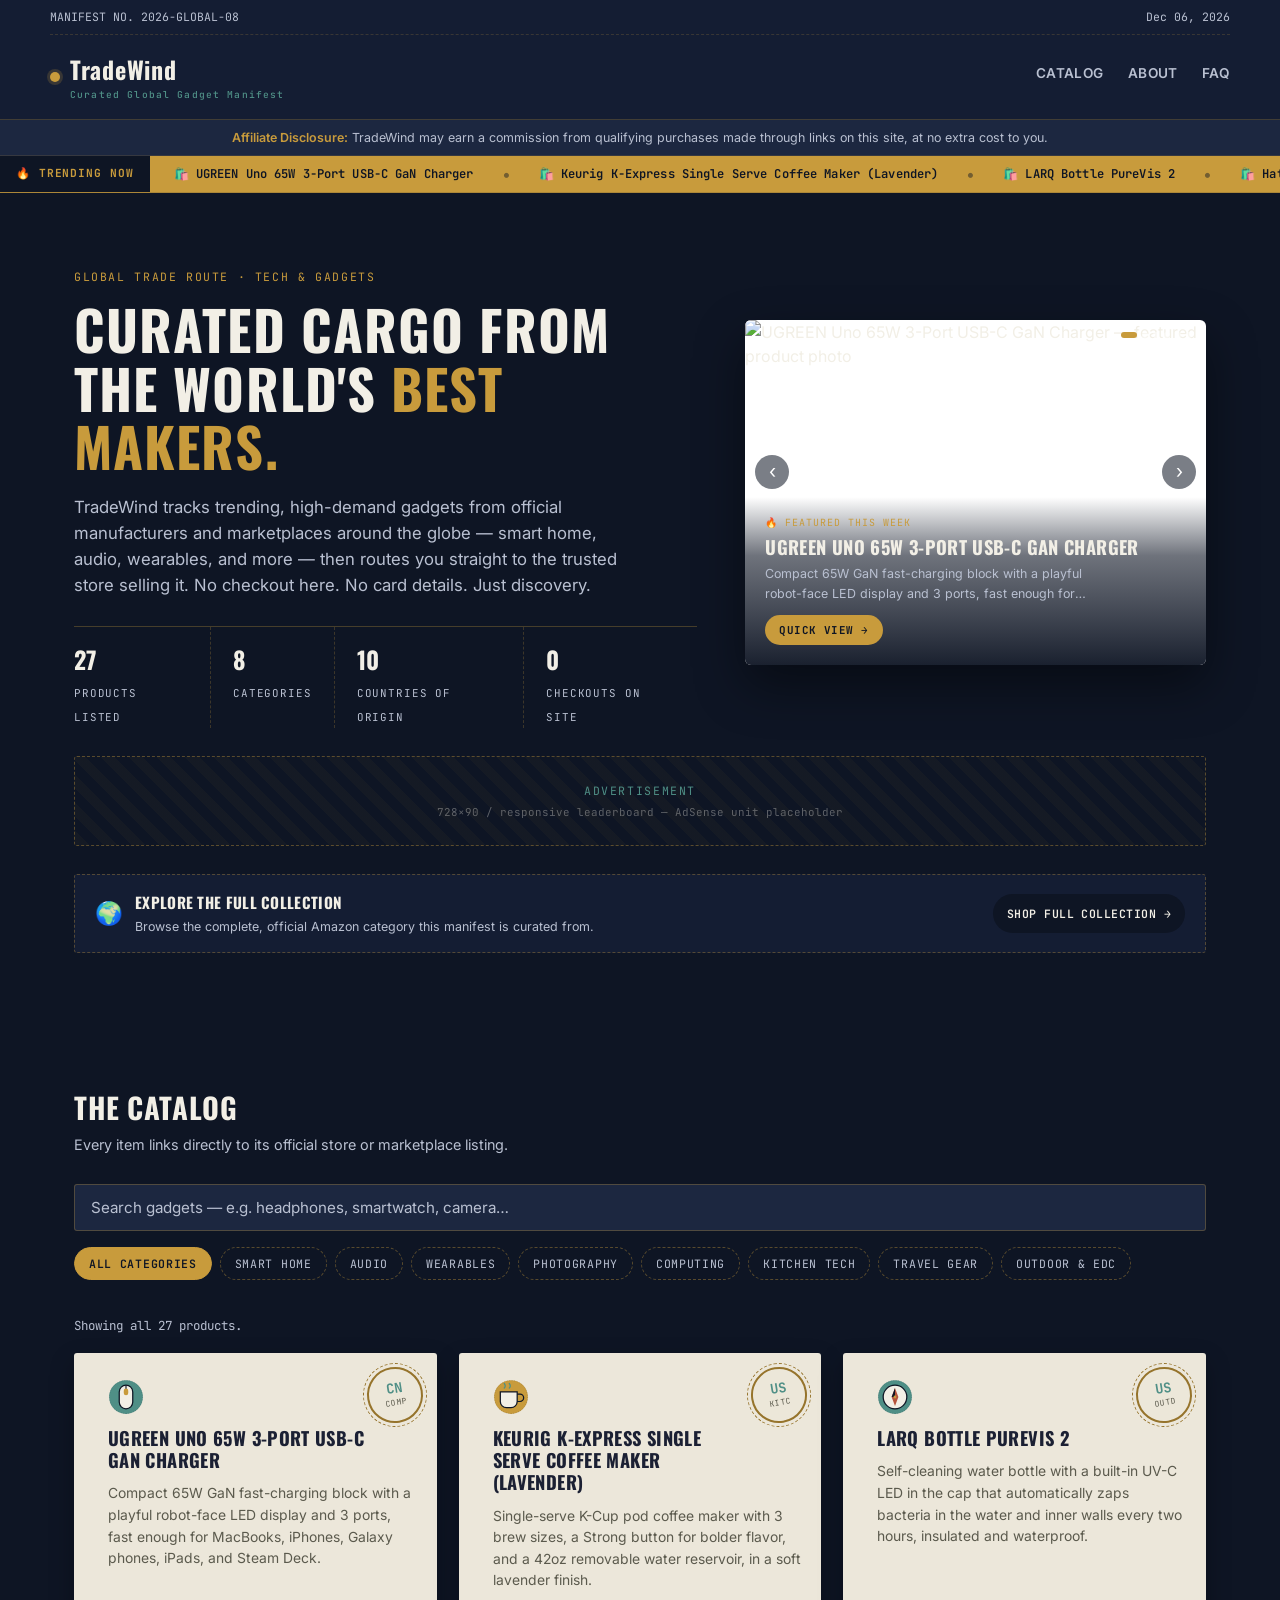
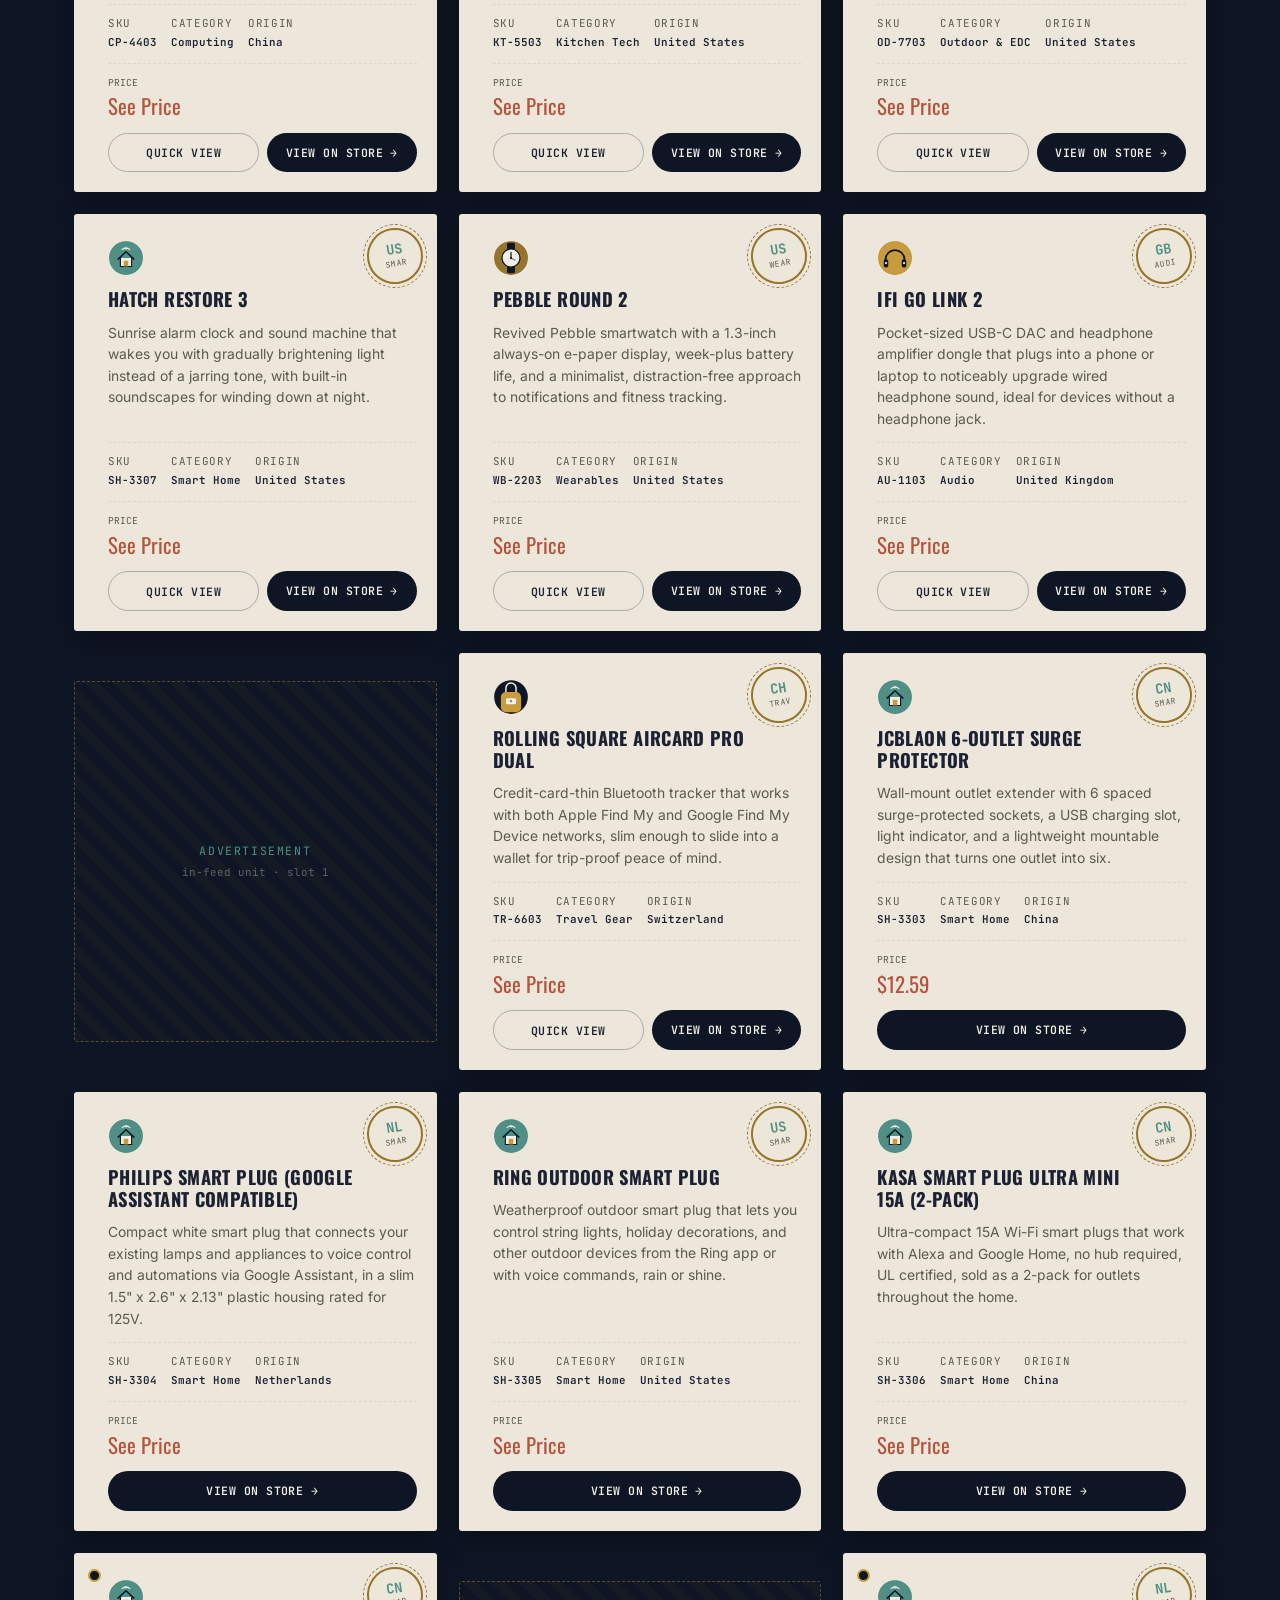
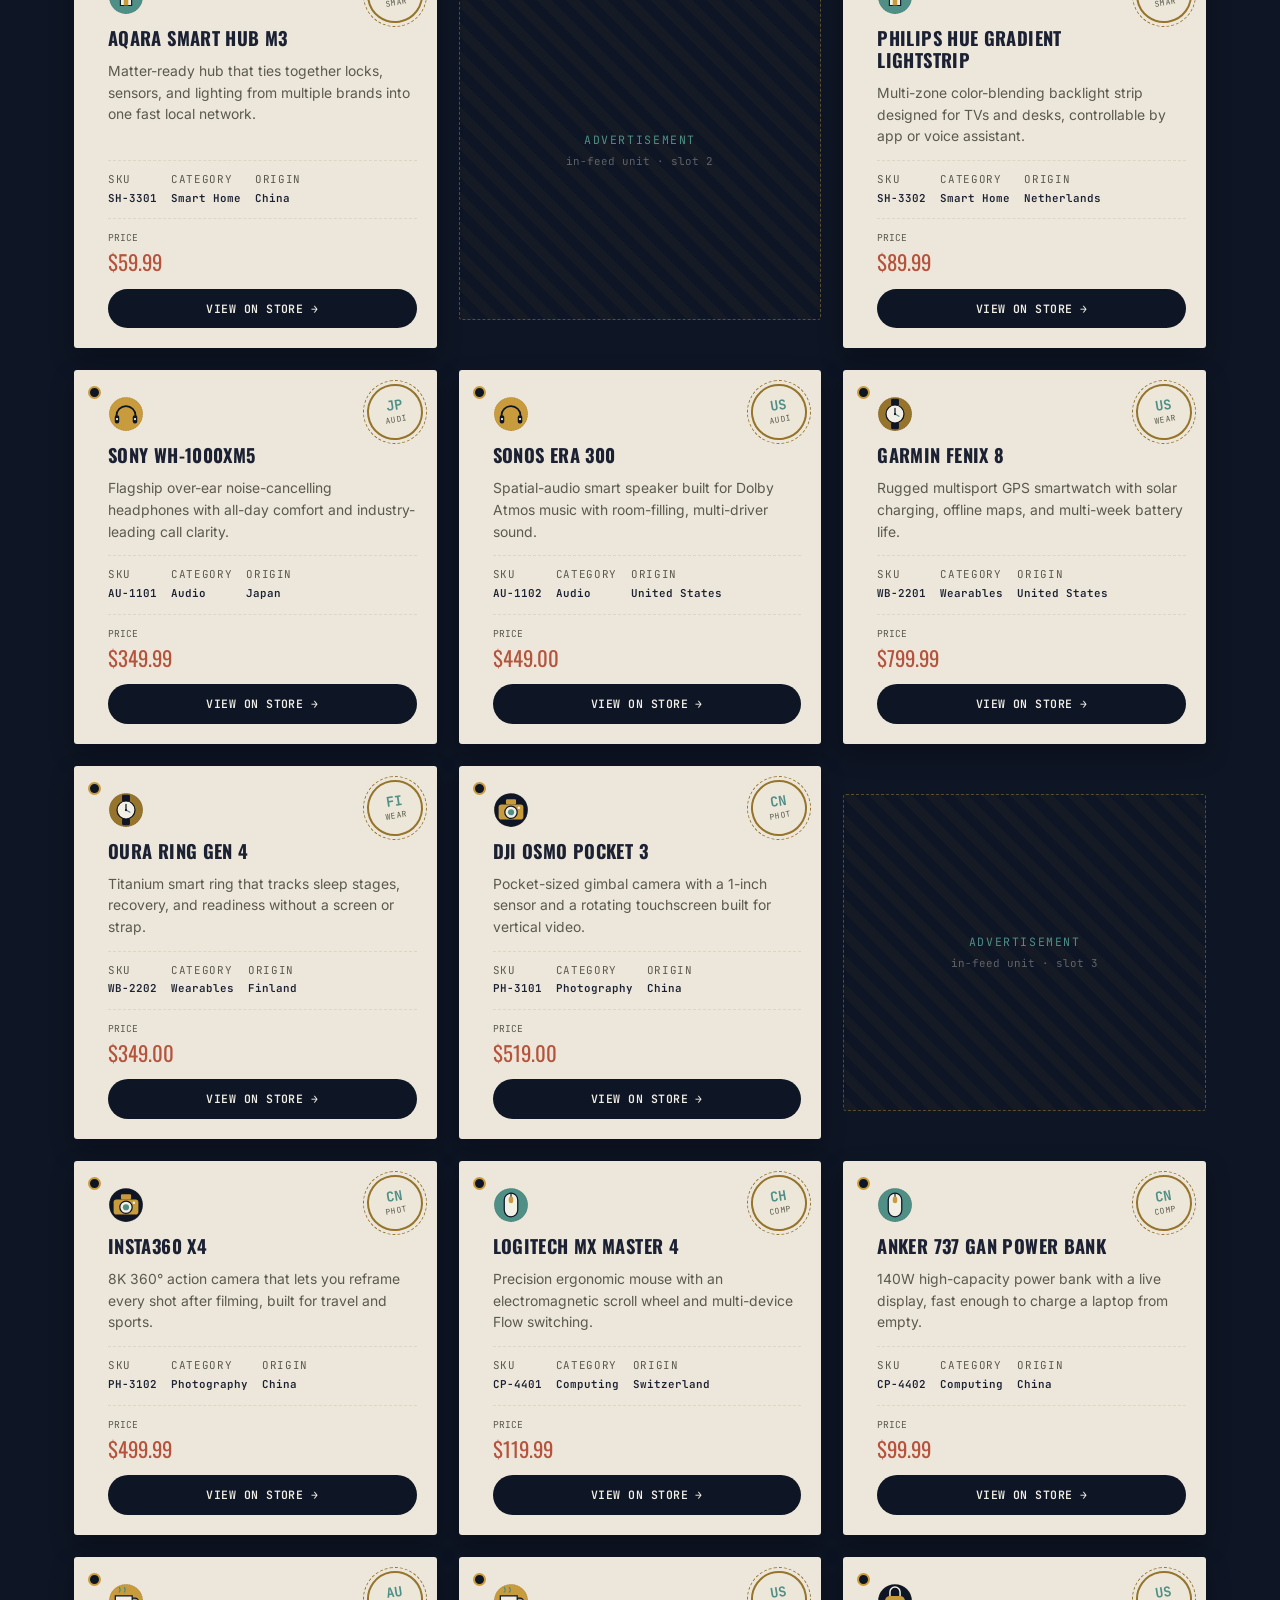
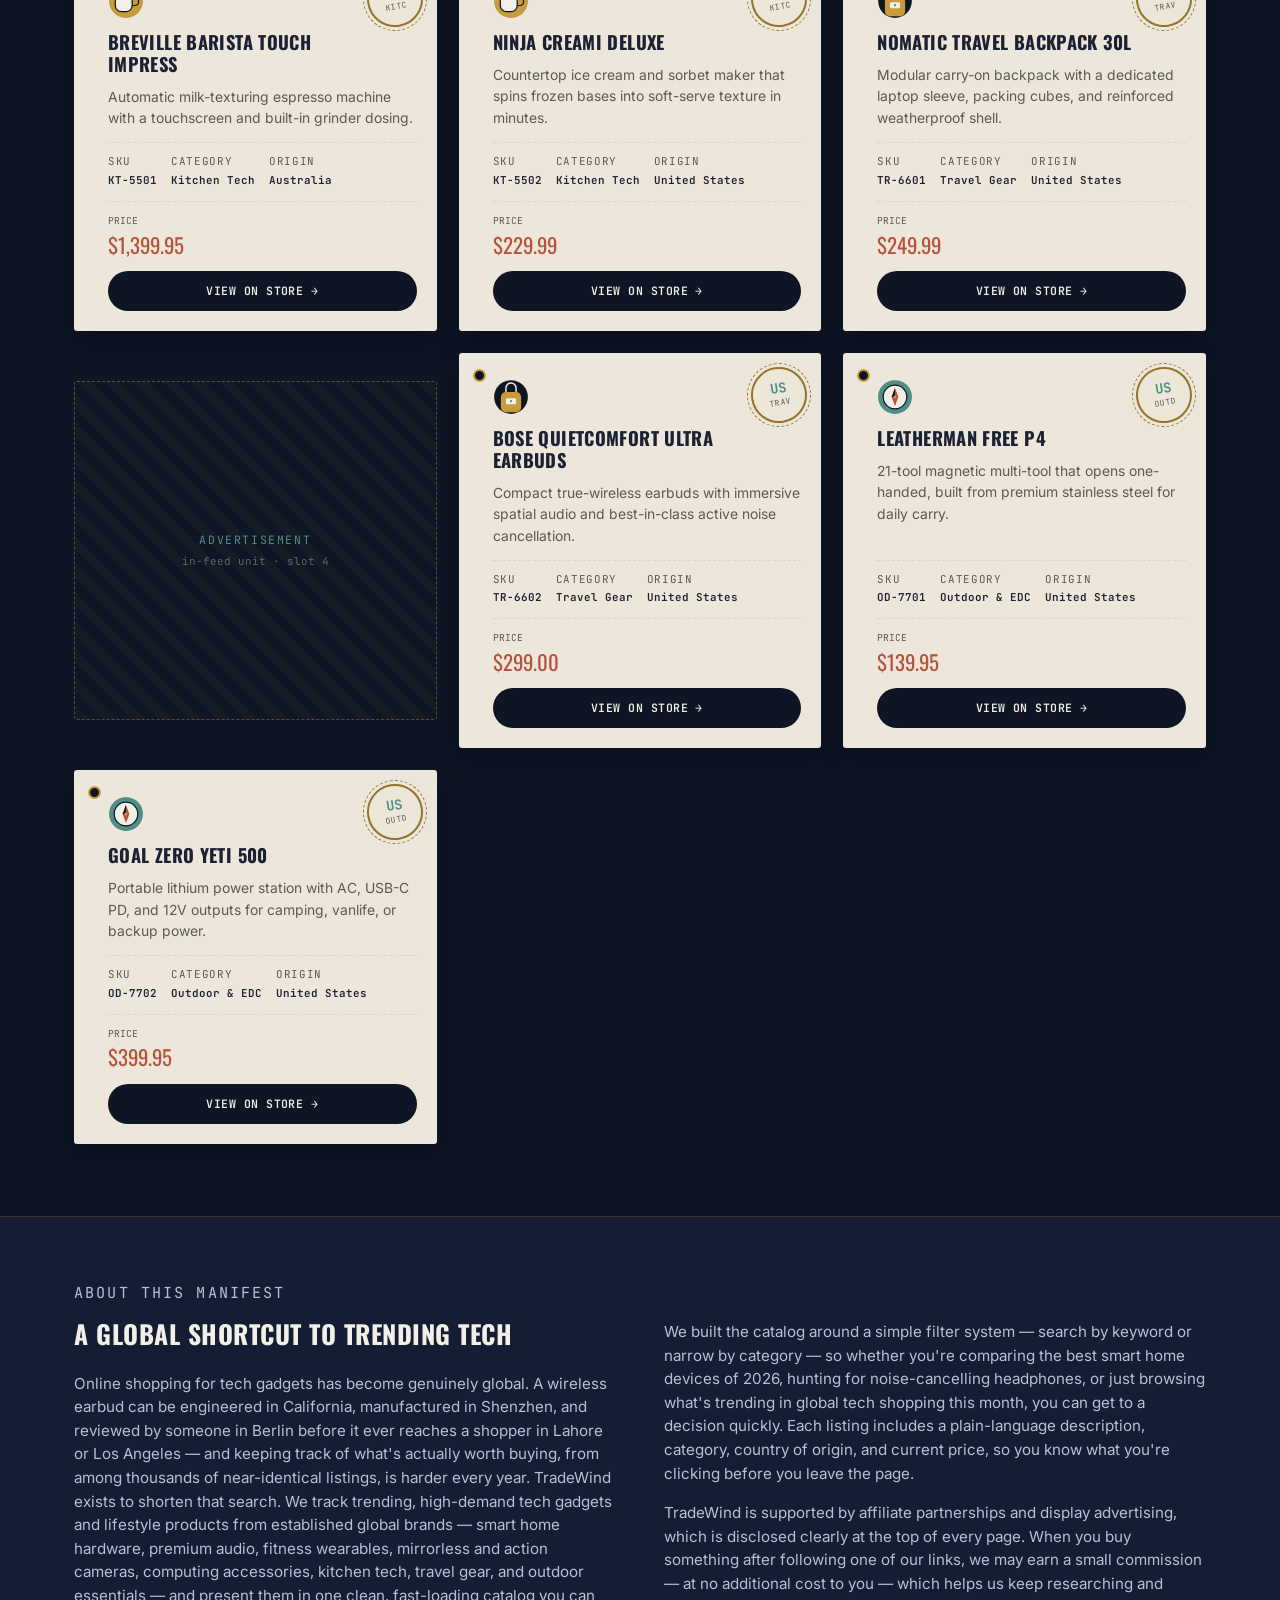
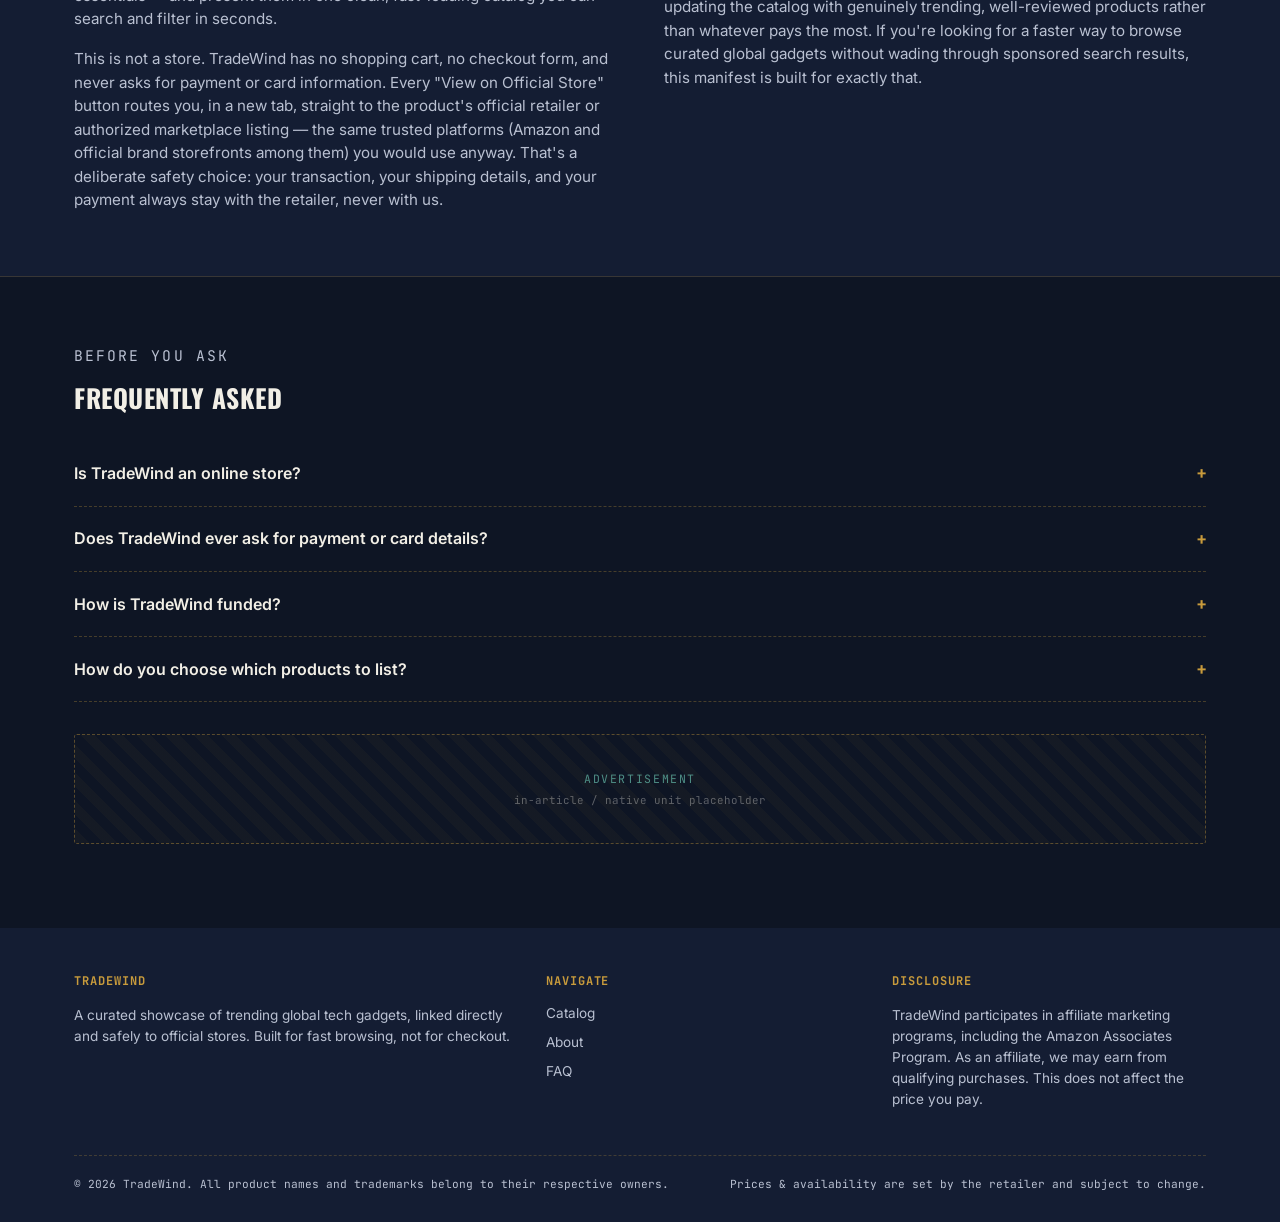
==== commit 78da3acd: "Add files via upload" ====
--- a/index.html
+++ b/index.html
@@ -8,15 +8,15 @@
 <meta name="keywords" content="trending gadgets 2026, global tech shopping, curated tech gadgets, best smart home devices, buy gadgets online, worldwide product showcase, tech affiliate store">
 <meta name="robots" content="index, follow">
 <meta name="theme-color" content="#0e1524">
-<link rel="canonical" href="https://your-domain.vercel.app/">
+<link rel="canonical" href="https://tradewind-sigma.vercel.app/">
 
 <!-- Open Graph -->
 <meta property="og:type" content="website">
 <meta property="og:site_name" content="TradeWind">
 <meta property="og:title" content="TradeWind — Curated Global Tech Gadgets & Trending Products">
 <meta property="og:description" content="A curated showcase of the world's most in-demand tech gadgets, linked directly to official stores. No checkout, no card details — just discovery.">
-<meta property="og:url" content="https://your-domain.vercel.app/">
-<meta property="og:image" content="https://your-domain.vercel.app/og-image.png">
+<meta property="og:url" content="https://tradewind-sigma.vercel.app/">
+<meta property="og:image" content="https://tradewind-sigma.vercel.app/og-image.png">
 
 <!-- Twitter -->
 <meta name="twitter:card" content="summary_large_image">
@@ -29,13 +29,11 @@
 <link rel="preconnect" href="https://fonts.gstatic.com" crossorigin>
 <link href="https://fonts.googleapis.com/css2?family=Oswald:wght@500;600;700&family=Inter:wght@400;500;600;700&family=JetBrains+Mono:wght@400;500;600&display=swap" rel="stylesheet">
 
-<!--
-  ============================================================
-  GOOGLE ADSENSE — uncomment and add your publisher ID once
-  your AdSense account is approved. Leave commented until then.
-  ============================================================
-  <script async src="https://pagead2.googlesyndication.com/pagead/js/adsbygoogle.js?client=ca-pub-XXXXXXXXXXXXXXXX" crossorigin="anonymous"></script>
--->
+<!-- Google AdSense -->
+<script async src="https://pagead2.googlesyndication.com/pagead/js/adsbygoogle.js?client=ca-pub-2006445566626425" crossorigin="anonymous"></script>
+
+<!-- Google Search Console site verification -->
+<meta name="google-site-verification" content="9bSXV0oYwCNz4T_QT4-FbvCW3bJShIEgX8HZMbep9Co" />
 
 <!-- JSON-LD structured data for search engines -->
 <script type="application/ld+json">
@@ -43,11 +41,11 @@
   "@context": "https://schema.org",
   "@type": "WebSite",
   "name": "TradeWind",
-  "url": "https://your-domain.vercel.app/",
+  "url": "https://tradewind-sigma.vercel.app/",
   "description": "Curated showcase of trending global tech gadgets with direct links to official retail stores.",
   "potentialAction": {
     "@type": "SearchAction",
-    "target": "https://your-domain.vercel.app/?q={search_term_string}",
+    "target": "https://tradewind-sigma.vercel.app/?q={search_term_string}",
     "query-input": "required name=search_term_string"
   }
 }
@@ -81,17 +79,17 @@
    DESIGN TOKENS — "Cargo Manifest" system
    ============================================================ */
 :root{
-  --ink:        #0e1524;   /* deep navy — page background */
-  --ink-2:      #141d33;   /* panel navy — header/footer/sections */
-  --ink-3:      #1c2740;   /* raised navy — inputs, chips */
-  --paper:      #ece7da;   /* parchment — card surface */
-  --paper-dim:  #ddd6c4;   /* parchment shadow/border */
-  --brass:      #c89b3c;   /* primary accent — stamps, rules, CTA */
+  --ink:        #0e1524;
+  --ink-2:      #141d33;
+  --ink-3:      #1c2740;
+  --paper:      #ece7da;
+  --paper-dim:  #ddd6c4;
+  --brass:      #c89b3c;
   --brass-dim:  #96742c;
-  --verdigris:  #4f8f86;   /* secondary accent — links, badges */
-  --ivory:      #f2efe6;   /* text on navy */
-  --ivory-dim:  #b9c0d1;   /* muted text on navy */
-  --ink-text:   #1b2033;   /* text on parchment */
+  --verdigris:  #4f8f86;
+  --ivory:      #f2efe6;
+  --ivory-dim:  #b9c0d1;
+  --ink-text:   #1b2033;
   --ink-text-dim: #5b5a4d;
   --danger:     #b5533c;
 
@@ -154,6 +152,44 @@
   font-size:0.78rem; color:var(--ivory-dim); text-align:center; padding:8px 16px;
 }
 .disclosure-bar strong{ color:var(--brass); font-weight:600; }
+
+/* ============================================================
+   TRENDING TICKER — auto-scrolling headline of featured products
+   ============================================================ */
+.ticker{
+  background:var(--brass); color:var(--ink);
+  display:flex; align-items:stretch; overflow:hidden;
+  border-bottom:1px solid rgba(14,21,36,0.15);
+}
+.ticker__label{
+  flex:0 0 auto; font-family:var(--font-mono); font-size:0.7rem; font-weight:700; text-transform:uppercase;
+  letter-spacing:0.08em; padding:9px 16px; background:var(--ink); color:var(--brass); white-space:nowrap;
+  display:flex; align-items:center; gap:6px;
+}
+.ticker__viewport{ overflow:hidden; flex:1; display:flex; align-items:center; }
+.ticker__track{
+  display:flex; align-items:center; gap:28px; white-space:nowrap; padding:0 24px;
+  animation:tickerScroll 26s linear infinite;
+  width:max-content;
+}
+.ticker:hover .ticker__track, .ticker:focus-within .ticker__track{ animation-play-state:paused; }
+.ticker__item{
+  background:none; border:none; cursor:pointer; font-family:var(--font-mono); font-size:0.76rem; font-weight:600;
+  color:var(--ink); display:inline-flex; align-items:center; gap:6px; padding:9px 0; letter-spacing:0.01em;
+}
+.ticker__item:hover, .ticker__item:focus-visible{ text-decoration:underline; }
+.ticker__sep{ opacity:0.45; }
+
+@keyframes tickerScroll{
+  from{ transform:translateX(0); }
+  to{ transform:translateX(-50%); }
+}
+@media (prefers-reduced-motion: reduce){
+  .ticker__track{ animation:none; overflow-x:auto; }
+}
+@media (max-width: 560px){
+  .ticker__label{ padding:9px 10px; font-size:0.64rem; }
+}
 
 /* ============================================================
    HERO
@@ -170,8 +206,57 @@
 .hero__stats b{ display:block; font-family:var(--font-display); font-size:1.5rem; color:var(--ivory); }
 .hero__stats span{ font-family:var(--font-mono); font-size:0.68rem; letter-spacing:0.08em; text-transform:uppercase; color:var(--ivory-dim); }
 
-.hero__art{ position:relative; }
-.hero__art svg{ width:100%; height:auto; }
+/* ============================================================
+   HERO BANNER — Amazon-style auto-rotating featured photo slider
+   ============================================================ */
+.hero-banner{
+  position:relative; width:100%; aspect-ratio:4/3; border-radius:6px; overflow:hidden;
+  background:#0a0f1c; box-shadow:0 20px 50px rgba(0,0,0,0.45);
+}
+.hero-banner__slides{ position:relative; width:100%; height:100%; }
+.hero-banner__slide{
+  position:absolute; inset:0; opacity:0; pointer-events:none;
+  transition:opacity .8s ease;
+}
+.hero-banner__slide.active{ opacity:1; pointer-events:auto; }
+.hero-banner__slide img{ width:100%; height:100%; object-fit:cover; display:block; background:#fff; }
+.hero-banner__overlay{
+  position:absolute; left:0; right:0; bottom:0; padding:18px 20px 20px;
+  background:linear-gradient(to top, rgba(14,21,36,0.95), rgba(14,21,36,0.6) 65%, transparent);
+  color:var(--ivory);
+}
+.hero-banner__eyebrow{ font-family:var(--font-mono); font-size:0.62rem; letter-spacing:0.1em; text-transform:uppercase; color:var(--brass); display:block; margin-bottom:6px; }
+.hero-banner__overlay h3{ font-family:var(--font-display); font-size:1.15rem; margin:0 0 6px; line-height:1.2; }
+.hero-banner__overlay p{ font-size:0.78rem; color:var(--ivory-dim); margin:0 0 12px; max-width:44ch; display:-webkit-box; -webkit-line-clamp:2; -webkit-box-orient:vertical; overflow:hidden; }
+.hero-banner__cta{
+  display:inline-flex; align-items:center; gap:6px; background:var(--brass); color:var(--ink);
+  font-family:var(--font-mono); font-size:0.68rem; font-weight:700; text-transform:uppercase; letter-spacing:0.04em;
+  padding:8px 14px; border-radius:18px; border:none; cursor:pointer;
+}
+.hero-banner__cta:hover{ background:#fff; }
+.hero-banner__nav{
+  position:absolute; top:44%; transform:translateY(-50%); width:34px; height:34px; border-radius:50%;
+  background:rgba(14,21,36,0.55); color:#fff; border:none; cursor:pointer; font-size:1.2rem; line-height:1;
+  display:flex; align-items:center; justify-content:center; z-index:3; transition:background .15s;
+}
+.hero-banner__nav:hover{ background:var(--brass-dim); }
+.hero-banner__nav--prev{ left:10px; } .hero-banner__nav--next{ right:10px; }
+.hero-banner__dots{ position:absolute; top:12px; right:14px; display:flex; gap:5px; z-index:3; }
+.hero-banner__dots i{ width:6px; height:6px; border-radius:50%; background:rgba(255,255,255,0.5); display:block; cursor:pointer; transition:background .2s, width .2s; }
+.hero-banner__dots i.active{ background:var(--brass); width:16px; border-radius:4px; }
+
+/* ============================================================
+   COLLECTION PROMO STRIP — links out to a full Amazon category
+   ============================================================ */
+.collection-promo{
+  background:var(--ink-2); border:1px dashed rgba(200,155,60,0.35); border-radius:var(--radius);
+  display:flex; align-items:center; justify-content:space-between; gap:16px; flex-wrap:wrap;
+  padding:16px 20px; margin:28px 0;
+}
+.collection-promo__text{ display:flex; align-items:center; gap:12px; }
+.collection-promo__icon{ font-size:1.4rem; }
+.collection-promo__text h3{ font-size:0.95rem; margin:0 0 2px; }
+.collection-promo__text p{ font-size:0.78rem; color:var(--ivory-dim); margin:0; }
 
 /* ============================================================
    AD SLOTS (AdSense-ready placeholders)
@@ -235,7 +320,7 @@
   background:var(--paper);
   color:var(--ink-text);
   border-radius:var(--radius);
-  padding:26px 20px 20px 34px;
+  padding:20px;
   box-shadow:0 10px 24px rgba(0,0,0,0.28);
   display:flex; flex-direction:column; gap:12px;
   transform:rotate(0deg);
@@ -245,6 +330,7 @@
 .card:hover, .card:focus-within{ transform:rotate(-0.6deg) translateY(-3px); box-shadow:0 16px 30px rgba(0,0,0,0.35); }
 @keyframes cardIn{ from{ opacity:0; transform:translateY(10px); } to{ opacity:1; transform:translateY(0); } }
 
+.card--icon{ padding:26px 20px 20px 34px; }
 .card__hole{
   position:absolute; top:16px; left:14px; width:13px; height:13px; border-radius:50%;
   background:var(--ink); border:2px solid var(--brass);
@@ -253,8 +339,9 @@
 .stamp{
   position:absolute; top:14px; right:14px; width:56px; height:56px; border-radius:50%;
   border:2px solid var(--brass-dim); outline:1px dashed var(--brass-dim); outline-offset:3px;
+  background:rgba(236,231,218,0.95);
   display:flex; flex-direction:column; align-items:center; justify-content:center;
-  transform:rotate(-9deg); color:var(--verdigris);
+  transform:rotate(-9deg); color:var(--verdigris); z-index:3;
 }
 .stamp__code{ font-family:var(--font-mono); font-weight:700; font-size:0.85rem; line-height:1; }
 .stamp__cat{ font-family:var(--font-mono); font-size:0.5rem; letter-spacing:0.06em; text-transform:uppercase; color:var(--ink-text-dim); }
@@ -262,7 +349,45 @@
 .card__icon{ width:36px; height:36px; color:var(--brass-dim); }
 .card__icon svg{ width:100%; height:100%; }
 
-.card__title{ font-family:var(--font-display); font-size:1.15rem; line-height:1.2; padding-right:50px; margin:0; }
+.card__media{
+  position:relative;
+  margin:-20px -20px 4px -20px;
+  aspect-ratio:4/3;
+  background:#fff;
+  overflow:hidden;
+  cursor:zoom-in;
+  border:none;
+  padding:0;
+  display:block;
+  font:inherit;
+  appearance:none;
+  -webkit-appearance:none;
+  border-top-left-radius:var(--radius); border-top-right-radius:var(--radius);
+}
+.card__media img{ width:100%; height:100%; object-fit:cover; display:block; transition:transform .4s ease, opacity .35s ease; }
+.card__media:hover img, .card__media:focus-visible img{ transform:scale(1.06); }
+.card__media:focus-visible{ outline:3px solid var(--brass); outline-offset:-3px; }
+
+.card__zoom{
+  position:absolute; inset:0; display:flex; align-items:center; justify-content:center;
+  background:rgba(14,21,36,0); transition:background .2s ease; opacity:0; pointer-events:none;
+}
+.card__media:hover .card__zoom, .card__media:focus-visible .card__zoom{ opacity:1; background:rgba(14,21,36,0.28); }
+.card__zoom svg{ width:32px; height:32px; color:#fff; filter:drop-shadow(0 2px 4px rgba(0,0,0,0.45)); }
+
+.card__badge-row{ position:absolute; left:9px; bottom:9px; display:flex; gap:6px; z-index:2; }
+.card__badge{
+  background:rgba(14,21,36,0.78); color:var(--ivory); font-family:var(--font-mono); font-size:0.62rem;
+  padding:3px 8px; border-radius:10px; display:flex; align-items:center; gap:4px; letter-spacing:0.02em;
+}
+.card__badge svg{ width:11px; height:11px; flex:0 0 auto; }
+
+.card__dots{ position:absolute; left:50%; bottom:9px; transform:translateX(-50%); display:flex; gap:4px; z-index:2; }
+.card__dots i{ width:5px; height:5px; border-radius:50%; background:rgba(255,255,255,0.55); display:block; transition:background .2s ease, transform .2s ease; }
+.card__dots i.active{ background:#fff; transform:scale(1.35); }
+
+.card__title{ font-family:var(--font-display); font-size:1.15rem; line-height:1.2; margin:0; }
+.card--icon .card__title{ padding-right:50px; }
 .card__desc{ font-size:0.87rem; color:var(--ink-text-dim); margin:0; flex:1; }
 
 .card__meta{
@@ -273,21 +398,72 @@
 .card__meta dt{ font-family:var(--font-mono); text-transform:uppercase; letter-spacing:0.06em; color:var(--ink-text-dim); }
 .card__meta dd{ margin:0; font-family:var(--font-mono); font-weight:600; }
 
-.card__footer{ display:flex; align-items:center; justify-content:space-between; gap:12px; padding-top:12px; border-top:1px dashed var(--paper-dim); }
+.card__footer{ display:flex; flex-direction:column; gap:10px; padding-top:12px; border-top:1px dashed var(--paper-dim); }
+.card__footer-top{ display:flex; align-items:center; justify-content:space-between; gap:10px; }
 .card__price{ font-family:var(--font-display); font-size:1.3rem; color:var(--danger); }
 .card__price small{ display:block; font-family:var(--font-mono); font-size:0.6rem; color:var(--ink-text-dim); text-transform:uppercase; }
+.card__actions{ display:flex; gap:8px; }
+.card__actions .btn{ flex:1; justify-content:center; }
 
 .btn{
   display:inline-flex; align-items:center; gap:6px;
   background:var(--ink); color:var(--ivory); text-decoration:none;
   font-family:var(--font-mono); font-size:0.72rem; font-weight:600; letter-spacing:0.04em; text-transform:uppercase;
-  padding:11px 14px; border-radius:20px; white-space:nowrap;
+  padding:11px 14px; border-radius:20px; white-space:nowrap; border:none; cursor:pointer;
   transition:background .15s, transform .15s;
 }
 .btn:hover, .btn:focus-visible{ background:var(--brass-dim); transform:translateX(2px); }
+.btn--ghost{ background:transparent; color:var(--ink-text); border:1px solid rgba(14,21,36,0.28); }
+.btn--ghost:hover, .btn--ghost:focus-visible{ background:rgba(14,21,36,0.06); color:var(--ink-text); transform:none; }
 
 .empty-state{ text-align:center; padding:60px 20px; color:var(--ivory-dim); display:none; }
 .empty-state.show{ display:block; }
+
+/* ============================================================
+   QUICK-VIEW MODAL (gallery + video)
+   ============================================================ */
+.modal-overlay{
+  position:fixed; inset:0; background:rgba(14,21,36,0.85); backdrop-filter:blur(2px);
+  display:flex; align-items:center; justify-content:center; padding:20px; z-index:200;
+}
+.modal-overlay[hidden]{ display:none; }
+.modal{
+  background:var(--paper); color:var(--ink-text); max-width:960px; width:100%; max-height:92vh; overflow:auto;
+  border-radius:6px; display:grid; grid-template-columns:1.15fr 1fr; position:relative;
+  box-shadow:0 30px 70px rgba(0,0,0,0.55);
+}
+.modal__close{
+  position:absolute; top:12px; right:12px; width:38px; height:38px; border-radius:50%; border:none;
+  background:var(--ink); color:var(--ivory); font-size:1.4rem; line-height:1; cursor:pointer; z-index:6;
+  display:flex; align-items:center; justify-content:center;
+}
+.modal__close:hover{ background:var(--brass-dim); }
+.modal__media{ background:#fff; display:flex; flex-direction:column; min-width:0; }
+.modal__stage{ position:relative; aspect-ratio:1/1; display:flex; align-items:center; justify-content:center; overflow:hidden; background:#fff; }
+.modal__stage img{ width:100%; height:100%; object-fit:contain; }
+.modal__stage video, .modal__stage iframe{ width:100%; height:100%; object-fit:contain; border:0; }
+.modal__nav{
+  position:absolute; top:50%; transform:translateY(-50%); background:rgba(14,21,36,0.6); color:#fff; border:none;
+  width:38px; height:38px; border-radius:50%; cursor:pointer; font-size:1.3rem; display:flex; align-items:center; justify-content:center;
+}
+.modal__nav:hover{ background:var(--brass-dim); }
+.modal__nav--prev{ left:10px; } .modal__nav--next{ right:10px; }
+.modal__thumbs{ display:flex; gap:8px; padding:12px; overflow-x:auto; border-top:1px solid var(--paper-dim); }
+.modal__thumb{
+  width:56px; height:56px; border-radius:4px; overflow:hidden; border:2px solid transparent; cursor:pointer;
+  flex:0 0 auto; background:#f3f3f3; padding:0; display:flex; align-items:center; justify-content:center; color:var(--ink-text);
+}
+.modal__thumb img{ width:100%; height:100%; object-fit:cover; display:block; }
+.modal__thumb.active{ border-color:var(--brass); }
+.modal__info{ padding:30px 28px; display:flex; flex-direction:column; gap:12px; min-width:0; }
+.modal__info h3{ font-size:1.45rem; line-height:1.2; }
+.modal__info p{ font-size:0.92rem; color:var(--ink-text-dim); margin:0; }
+.modal__footer{ margin-top:auto; display:flex; align-items:center; justify-content:space-between; gap:12px; padding-top:16px; border-top:1px dashed var(--paper-dim); }
+
+@media (max-width: 720px){
+  .modal{ grid-template-columns:1fr; }
+  .modal__stage{ aspect-ratio:4/3; }
+}
 
 /* ============================================================
    ABOUT / SEO OVERVIEW
@@ -303,9 +479,7 @@
    ============================================================ */
 .faq{ padding:56px 0; }
 .faq h2{ font-size:1.6rem; margin-bottom:24px; }
-.faq details{
-  border-bottom:1px dashed rgba(200,155,60,0.3); padding:16px 0;
-}
+.faq details{ border-bottom:1px dashed rgba(200,155,60,0.3); padding:16px 0; }
 .faq summary{ cursor:pointer; font-weight:600; font-size:1rem; list-style:none; display:flex; justify-content:space-between; align-items:center; }
 .faq summary::-webkit-details-marker{ display:none; }
 .faq summary::after{ content:'+'; font-family:var(--font-display); font-size:1.3rem; color:var(--brass); }
@@ -329,7 +503,7 @@
    ============================================================ */
 @media (max-width: 860px){
   .hero__grid{ grid-template-columns:1fr; }
-  .hero__art{ order:-1; max-width:280px; margin:0 auto 24px; }
+  .hero-banner{ order:-1; max-width:100%; margin:0 auto 24px; aspect-ratio:16/10; }
   .about__grid{ grid-template-columns:1fr; }
   .footer__grid{ grid-template-columns:1fr; }
   .header-main{ padding:12px 0; }
@@ -339,7 +513,7 @@
   .hero{ padding:40px 0 32px; }
   .hero__stats{ flex-wrap:wrap; }
   .hero__stats div{ flex:1 1 45%; border-right:none; padding:12px 0 0; border-top:1px dashed rgba(200,155,60,0.25); margin-top:8px; }
-  .card{ padding-left:30px; }
+  .card--icon{ padding-left:30px; }
 }
 </style>
 </head>
@@ -369,6 +543,13 @@
   <strong>Affiliate Disclosure:</strong> TradeWind may earn a commission from qualifying purchases made through links on this site, at no extra cost to you.
 </div>
 
+<div class="ticker" id="tickerBar" aria-label="Trending featured products">
+  <span class="ticker__label">🔥 Trending Now</span>
+  <div class="ticker__viewport">
+    <div class="ticker__track" id="tickerTrack"></div>
+  </div>
+</div>
+
 <main id="main">
 
   <!-- ============================================================
@@ -381,26 +562,18 @@
         <h1>Curated cargo from the world's <em>best makers.</em></h1>
         <p class="lead">TradeWind tracks trending, high-demand gadgets from official manufacturers and marketplaces around the globe — smart home, audio, wearables, and more — then routes you straight to the trusted store selling it. No checkout here. No card details. Just discovery.</p>
         <div class="hero__stats">
-          <div><b id="statCount">16</b><span>Products Listed</span></div>
+          <div><b id="statCount">27</b><span>Products Listed</span></div>
           <div><b>8</b><span>Categories</span></div>
-          <div><b>8</b><span>Countries of Origin</span></div>
+          <div><b>10</b><span>Countries of Origin</span></div>
           <div><b>0</b><span>Checkouts on Site</span></div>
         </div>
       </div>
-      <div class="hero__art" aria-hidden="true">
-        <svg viewBox="0 0 320 320" fill="none" xmlns="http://www.w3.org/2000/svg">
-          <circle cx="160" cy="160" r="120" stroke="#c89b3c" stroke-width="1.5" stroke-dasharray="4 6"/>
-          <circle cx="160" cy="160" r="90" stroke="#4f8f86" stroke-width="1"/>
-          <circle cx="160" cy="160" r="6" fill="#c89b3c"/>
-          <path d="M160 40 V280 M40 160 H280" stroke="#c89b3c" stroke-width="0.75" stroke-dasharray="2 5"/>
-          <path d="M92 92 Q160 160 228 92" stroke="#f2efe6" stroke-width="1" opacity="0.5"/>
-          <path d="M92 228 Q160 160 228 228" stroke="#f2efe6" stroke-width="1" opacity="0.5"/>
-          <polygon points="160,60 150,90 170,90" fill="#c89b3c"/>
-          <text x="160" y="34" text-anchor="middle" fill="#b9c0d1" font-family="JetBrains Mono, monospace" font-size="10" letter-spacing="2">N</text>
-          <text x="160" y="300" text-anchor="middle" fill="#b9c0d1" font-family="JetBrains Mono, monospace" font-size="10" letter-spacing="2">S</text>
-          <text x="30" y="164" text-anchor="middle" fill="#b9c0d1" font-family="JetBrains Mono, monospace" font-size="10" letter-spacing="2">W</text>
-          <text x="290" y="164" text-anchor="middle" fill="#b9c0d1" font-family="JetBrains Mono, monospace" font-size="10" letter-spacing="2">E</text>
-        </svg>
+
+      <div class="hero-banner" id="heroBanner" aria-label="Featured products">
+        <div class="hero-banner__slides" id="heroBannerSlides"></div>
+        <button type="button" class="hero-banner__nav hero-banner__nav--prev" id="heroBannerPrev" aria-label="Previous featured product">‹</button>
+        <button type="button" class="hero-banner__nav hero-banner__nav--next" id="heroBannerNext" aria-label="Next featured product">›</button>
+        <div class="hero-banner__dots" id="heroBannerDots"></div>
       </div>
     </div>
 
@@ -408,6 +581,19 @@
       <div class="ad-slot ad-slot--leaderboard" role="complementary" aria-label="Advertisement">
         <span class="eyebrow">Advertisement</span>
         <span class="tag mono">728×90 / responsive leaderboard — AdSense unit placeholder</span>
+      </div>
+
+      <div class="collection-promo">
+        <div class="collection-promo__text">
+          <span class="collection-promo__icon" aria-hidden="true">🌍</span>
+          <div>
+            <h3>Explore the Full Collection</h3>
+            <p>Browse the complete, official Amazon category this manifest is curated from.</p>
+          </div>
+        </div>
+        <a class="btn" href="https://www.amazon.com/b?node=53634300011&linkCode=ll2&tag=tradewind20-20&linkId=14efe3905f0b1f12a780f386f3d7030f&language=en_US&ref_=as_li_ss_tl" target="_blank" rel="noopener noreferrer sponsored" aria-label="Shop the full collection on Amazon, opens in new tab">
+          Shop Full Collection →
+        </a>
       </div>
     </div>
   </section>
@@ -520,45 +706,77 @@
   </div>
 </footer>
 
+<!-- ============================================================
+     QUICK-VIEW MODAL — image gallery + video, built once, reused
+     ============================================================ -->
+<div class="modal-overlay" id="modalOverlay" role="dialog" aria-modal="true" aria-labelledby="modalTitle" hidden>
+  <div class="modal">
+    <button class="modal__close" id="modalClose" type="button" aria-label="Close quick view">&times;</button>
+    <div class="modal__media">
+      <div class="modal__stage" id="modalStage"></div>
+      <div class="modal__thumbs" id="modalThumbs"></div>
+    </div>
+    <div class="modal__info">
+      <p class="eyebrow" id="modalCategory"></p>
+      <h3 id="modalTitle"></h3>
+      <p id="modalDesc"></p>
+      <dl class="card__meta" id="modalMeta"></dl>
+      <div class="modal__footer">
+        <span class="card__price" id="modalPrice"></span>
+        <a class="btn" id="modalBuyBtn" href="#" target="_blank" rel="noopener noreferrer sponsored">View on Official Store →</a>
+      </div>
+    </div>
+  </div>
+</div>
+
 <script>
 (function(){
   "use strict";
 
   /* ============================================================
      PRODUCT DATA
-     Replace `link` values with your real affiliate URLs
-     (Amazon Associates tag, ShareASale, CJ, Impact, etc.)
      ============================================================ */
   const PRODUCTS = [
-    { id:"p01", title:"Aqara Smart Hub M3", category:"smart-home", categoryLabel:"Smart Home", origin:"CN", originName:"China", sku:"SH-3301", price:"$59.99", desc:"Matter-ready hub that ties together locks, sensors, and lighting from multiple brands into one fast local network.", link:"https://www.amazon.com/s?k=Aqara+Smart+Hub+M3&tag=youraffiliateid-20" },
-    { id:"p02", title:"Philips Hue Gradient Lightstrip", category:"smart-home", categoryLabel:"Smart Home", origin:"NL", originName:"Netherlands", sku:"SH-3302", price:"$89.99", desc:"Multi-zone color-blending backlight strip designed for TVs and desks, controllable by app or voice assistant.", link:"https://www.amazon.com/s?k=Philips+Hue+Gradient+Lightstrip&tag=youraffiliateid-20" },
-    { id:"p03", title:"Sony WH-1000XM5", category:"audio", categoryLabel:"Audio", origin:"JP", originName:"Japan", sku:"AU-1101", price:"$349.99", desc:"Flagship over-ear noise-cancelling headphones with all-day comfort and industry-leading call clarity.", link:"https://www.amazon.com/s?k=Sony+WH-1000XM5&tag=youraffiliateid-20" },
-    { id:"p04", title:"Sonos Era 300", category:"audio", categoryLabel:"Audio", origin:"US", originName:"United States", sku:"AU-1102", price:"$449.00", desc:"Spatial-audio smart speaker built for Dolby Atmos music with room-filling, multi-driver sound.", link:"https://www.amazon.com/s?k=Sonos+Era+300&tag=youraffiliateid-20" },
-    { id:"p05", title:"Garmin Fenix 8", category:"wearables", categoryLabel:"Wearables", origin:"US", originName:"United States", sku:"WB-2201", price:"$799.99", desc:"Rugged multisport GPS smartwatch with solar charging, offline maps, and multi-week battery life.", link:"https://www.amazon.com/s?k=Garmin+Fenix+8&tag=youraffiliateid-20" },
-    { id:"p06", title:"Oura Ring Gen 4", category:"wearables", categoryLabel:"Wearables", origin:"FI", originName:"Finland", sku:"WB-2202", price:"$349.00", desc:"Titanium smart ring that tracks sleep stages, recovery, and readiness without a screen or strap.", link:"https://www.amazon.com/s?k=Oura+Ring+Gen+4&tag=youraffiliateid-20" },
-    { id:"p07", title:"DJI Osmo Pocket 3", category:"photography", categoryLabel:"Photography", origin:"CN", originName:"China", sku:"PH-3101", price:"$519.00", desc:"Pocket-sized gimbal camera with a 1-inch sensor and a rotating touchscreen built for vertical video.", link:"https://www.amazon.com/s?k=DJI+Osmo+Pocket+3&tag=youraffiliateid-20" },
-    { id:"p08", title:"Insta360 X4", category:"photography", categoryLabel:"Photography", origin:"CN", originName:"China", sku:"PH-3102", price:"$499.99", desc:"8K 360° action camera that lets you reframe every shot after filming, built for travel and sports.", link:"https://www.amazon.com/s?k=Insta360+X4&tag=youraffiliateid-20" },
-    { id:"p09", title:"Logitech MX Master 4", category:"computing", categoryLabel:"Computing", origin:"CH", originName:"Switzerland", sku:"CP-4401", price:"$119.99", desc:"Precision ergonomic mouse with an electromagnetic scroll wheel and multi-device Flow switching.", link:"https://www.amazon.com/s?k=Logitech+MX+Master+4&tag=youraffiliateid-20" },
-    { id:"p10", title:"Anker 737 GaN Power Bank", category:"computing", categoryLabel:"Computing", origin:"CN", originName:"China", sku:"CP-4402", price:"$99.99", desc:"140W high-capacity power bank with a live display, fast enough to charge a laptop from empty.", link:"https://www.amazon.com/s?k=Anker+737+Power+Bank&tag=youraffiliateid-20" },
-    { id:"p11", title:"Breville Barista Touch Impress", category:"kitchen", categoryLabel:"Kitchen Tech", origin:"AU", originName:"Australia", sku:"KT-5501", price:"$1,399.95", desc:"Automatic milk-texturing espresso machine with a touchscreen and built-in grinder dosing.", link:"https://www.amazon.com/s?k=Breville+Barista+Touch+Impress&tag=youraffiliateid-20" },
-    { id:"p12", title:"Ninja Creami Deluxe", category:"kitchen", categoryLabel:"Kitchen Tech", origin:"US", originName:"United States", sku:"KT-5502", price:"$229.99", desc:"Countertop ice cream and sorbet maker that spins frozen bases into soft-serve texture in minutes.", link:"https://www.amazon.com/s?k=Ninja+Creami+Deluxe&tag=youraffiliateid-20" },
-    { id:"p13", title:"Nomatic Travel Backpack 30L", category:"travel", categoryLabel:"Travel Gear", origin:"US", originName:"United States", sku:"TR-6601", price:"$249.99", desc:"Modular carry-on backpack with a dedicated laptop sleeve, packing cubes, and reinforced weatherproof shell.", link:"https://www.amazon.com/s?k=Nomatic+Travel+Backpack+30L&tag=youraffiliateid-20" },
-    { id:"p14", title:"Bose QuietComfort Ultra Earbuds", category:"travel", categoryLabel:"Travel Gear", origin:"US", originName:"United States", sku:"TR-6602", price:"$299.00", desc:"Compact true-wireless earbuds with immersive spatial audio and best-in-class active noise cancellation.", link:"https://www.amazon.com/s?k=Bose+QuietComfort+Ultra+Earbuds&tag=youraffiliateid-20" },
-    { id:"p15", title:"Leatherman Free P4", category:"outdoor", categoryLabel:"Outdoor & EDC", origin:"US", originName:"United States", sku:"OD-7701", price:"$139.95", desc:"21-tool magnetic multi-tool that opens one-handed, built from premium stainless steel for daily carry.", link:"https://www.amazon.com/s?k=Leatherman+Free+P4&tag=youraffiliateid-20" },
-    { id:"p16", title:"Goal Zero Yeti 500", category:"outdoor", categoryLabel:"Outdoor & EDC", origin:"US", originName:"United States", sku:"OD-7702", price:"$399.95", desc:"Portable lithium power station with AC, USB-C PD, and 12V outputs for camping, vanlife, or backup power.", link:"https://www.amazon.com/s?k=Goal+Zero+Yeti+500&tag=youraffiliateid-20" }
+    { id:"p01", title:"Aqara Smart Hub M3", category:"smart-home", categoryLabel:"Smart Home", origin:"CN", originName:"China", sku:"SH-3301", price:"$59.99", desc:"Matter-ready hub that ties together locks, sensors, and lighting from multiple brands into one fast local network.", link:"https://www.amazon.com/s?k=Aqara+Smart+Hub+M3&tag=tradewind20-20" },
+    { id:"p02", title:"Philips Hue Gradient Lightstrip", category:"smart-home", categoryLabel:"Smart Home", origin:"NL", originName:"Netherlands", sku:"SH-3302", price:"$89.99", desc:"Multi-zone color-blending backlight strip designed for TVs and desks, controllable by app or voice assistant.", link:"https://www.amazon.com/s?k=Philips+Hue+Gradient+Lightstrip&tag=tradewind20-20" },
+    { id:"p03", title:"Sony WH-1000XM5", category:"audio", categoryLabel:"Audio", origin:"JP", originName:"Japan", sku:"AU-1101", price:"$349.99", desc:"Flagship over-ear noise-cancelling headphones with all-day comfort and industry-leading call clarity.", link:"https://www.amazon.com/s?k=Sony+WH-1000XM5&tag=tradewind20-20" },
+    { id:"p04", title:"Sonos Era 300", category:"audio", categoryLabel:"Audio", origin:"US", originName:"United States", sku:"AU-1102", price:"$449.00", desc:"Spatial-audio smart speaker built for Dolby Atmos music with room-filling, multi-driver sound.", link:"https://www.amazon.com/s?k=Sonos+Era+300&tag=tradewind20-20" },
+    { id:"p05", title:"Garmin Fenix 8", category:"wearables", categoryLabel:"Wearables", origin:"US", originName:"United States", sku:"WB-2201", price:"$799.99", desc:"Rugged multisport GPS smartwatch with solar charging, offline maps, and multi-week battery life.", link:"https://www.amazon.com/s?k=Garmin+Fenix+8&tag=tradewind20-20" },
+    { id:"p06", title:"Oura Ring Gen 4", category:"wearables", categoryLabel:"Wearables", origin:"FI", originName:"Finland", sku:"WB-2202", price:"$349.00", desc:"Titanium smart ring that tracks sleep stages, recovery, and readiness without a screen or strap.", link:"https://www.amazon.com/s?k=Oura+Ring+Gen+4&tag=tradewind20-20" },
+    { id:"p07", title:"DJI Osmo Pocket 3", category:"photography", categoryLabel:"Photography", origin:"CN", originName:"China", sku:"PH-3101", price:"$519.00", desc:"Pocket-sized gimbal camera with a 1-inch sensor and a rotating touchscreen built for vertical video.", link:"https://www.amazon.com/s?k=DJI+Osmo+Pocket+3&tag=tradewind20-20" },
+    { id:"p08", title:"Insta360 X4", category:"photography", categoryLabel:"Photography", origin:"CN", originName:"China", sku:"PH-3102", price:"$499.99", desc:"8K 360° action camera that lets you reframe every shot after filming, built for travel and sports.", link:"https://www.amazon.com/s?k=Insta360+X4&tag=tradewind20-20" },
+    { id:"p09", title:"Logitech MX Master 4", category:"computing", categoryLabel:"Computing", origin:"CH", originName:"Switzerland", sku:"CP-4401", price:"$119.99", desc:"Precision ergonomic mouse with an electromagnetic scroll wheel and multi-device Flow switching.", link:"https://www.amazon.com/s?k=Logitech+MX+Master+4&tag=tradewind20-20" },
+    { id:"p10", title:"Anker 737 GaN Power Bank", category:"computing", categoryLabel:"Computing", origin:"CN", originName:"China", sku:"CP-4402", price:"$99.99", desc:"140W high-capacity power bank with a live display, fast enough to charge a laptop from empty.", link:"https://www.amazon.com/s?k=Anker+737+Power+Bank&tag=tradewind20-20" },
+    { id:"p11", title:"Breville Barista Touch Impress", category:"kitchen", categoryLabel:"Kitchen Tech", origin:"AU", originName:"Australia", sku:"KT-5501", price:"$1,399.95", desc:"Automatic milk-texturing espresso machine with a touchscreen and built-in grinder dosing.", link:"https://www.amazon.com/s?k=Breville+Barista+Touch+Impress&tag=tradewind20-20" },
+    { id:"p12", title:"Ninja Creami Deluxe", category:"kitchen", categoryLabel:"Kitchen Tech", origin:"US", originName:"United States", sku:"KT-5502", price:"$229.99", desc:"Countertop ice cream and sorbet maker that spins frozen bases into soft-serve texture in minutes.", link:"https://www.amazon.com/s?k=Ninja+Creami+Deluxe&tag=tradewind20-20" },
+    { id:"p13", title:"Nomatic Travel Backpack 30L", category:"travel", categoryLabel:"Travel Gear", origin:"US", originName:"United States", sku:"TR-6601", price:"$249.99", desc:"Modular carry-on backpack with a dedicated laptop sleeve, packing cubes, and reinforced weatherproof shell.", link:"https://www.amazon.com/s?k=Nomatic+Travel+Backpack+30L&tag=tradewind20-20" },
+    { id:"p14", title:"Bose QuietComfort Ultra Earbuds", category:"travel", categoryLabel:"Travel Gear", origin:"US", originName:"United States", sku:"TR-6602", price:"$299.00", desc:"Compact true-wireless earbuds with immersive spatial audio and best-in-class active noise cancellation.", link:"https://www.amazon.com/s?k=Bose+QuietComfort+Ultra+Earbuds&tag=tradewind20-20" },
+    { id:"p15", title:"Leatherman Free P4", category:"outdoor", categoryLabel:"Outdoor & EDC", origin:"US", originName:"United States", sku:"OD-7701", price:"$139.95", desc:"21-tool magnetic multi-tool that opens one-handed, built from premium stainless steel for daily carry.", link:"https://www.amazon.com/s?k=Leatherman+Free+P4&tag=tradewind20-20" },
+    { id:"p16", title:"Goal Zero Yeti 500", category:"outdoor", categoryLabel:"Outdoor & EDC", origin:"US", originName:"United States", sku:"OD-7702", price:"$399.95", desc:"Portable lithium power station with AC, USB-C PD, and 12V outputs for camping, vanlife, or backup power.", link:"https://www.amazon.com/s?k=Goal+Zero+Yeti+500&tag=tradewind20-20" },
+    { id:"p17", title:"JcBlaon 6-Outlet Surge Protector", category:"smart-home", categoryLabel:"Smart Home", origin:"CN", originName:"China", sku:"SH-3303", price:"$12.59", desc:"Wall-mount outlet extender with 6 spaced surge-protected sockets, a USB charging slot, light indicator, and a lightweight mountable design that turns one outlet into six.", image:"https://m.media-amazon.com/images/I/61VyzebJdYL._AC_SY300_SX300_QL70_FMwebp_.jpg", link:"https://www.amazon.com/Outlet-Extender-Adapter-Charging-Spaced/dp/B0F2YCGJGR?crid=12UUYY1O9YSD4&dib=eyJ2IjoiMSJ9.[base64].f8vX0blLWjiWvi1g0QqD9FjzCKdRUfiVxex96jhMm9U&dib_tag=se&keywords=Smart%2BPlugs&qid=1786805732&sprefix=smart%2Bplugs%2Caps%2C689&sr=8-3-spons&sp_csd=d2lkZ2V0TmFtZT1zcF9hdGY&th=1&linkCode=ll2&tag=tradewind20-20&linkId=ca599137814701ddaf3f17060dd8893c&language=en_US&gaOptInStatus=true&ref_=as_li_ss_tl" },
+    { id:"p18", title:"Philips Smart Plug (Google Assistant Compatible)", category:"smart-home", categoryLabel:"Smart Home", origin:"NL", originName:"Netherlands", sku:"SH-3304", price:"See Price", desc:"Compact white smart plug that connects your existing lamps and appliances to voice control and automations via Google Assistant, in a slim 1.5\" x 2.6\" x 2.13\" plastic housing rated for 125V.", image:"https://m.media-amazon.com/images/I/71%2BQlFGVtgL._AC_SL1500_.jpg", link:"https://www.amazon.com/Philips-Lighting-Automations-Connected-Google/dp/B0H3161BYF?crid=12UUYY1O9YSD4&dib=eyJ2IjoiMSJ9.[base64].jtyUTU4hZIn5DIgE9sZqvSWOazV9D3__JyNKmXI47jI&dib_tag=se&keywords=Smart%2BPlugs&qid=1786807972&sprefix=smart%2Bplugs%2Caps%2C689&sr=8-5-spons&sp_csd=d2lkZ2V0TmFtZT1zcF9hdGY&th=1&linkCode=ll2&tag=tradewind20-20&linkId=47d22fa47b42aad49b3058014c7cbe24&language=en_US&gaOptInStatus=true&ref_=as_li_ss_tl" },
+    { id:"p19", title:"Ring Outdoor Smart Plug", category:"smart-home", categoryLabel:"Smart Home", origin:"US", originName:"United States", sku:"SH-3305", price:"See Price", desc:"Weatherproof outdoor smart plug that lets you control string lights, holiday decorations, and other outdoor devices from the Ring app or with voice commands, rain or shine.", image:"https://m.media-amazon.com/images/I/61XeX7c24OL._SL1000_.jpg", link:"https://www.amazon.com/Ring-Outdoor-Smart-Plug/dp/B08KSJ56WR?crid=12UUYY1O9YSD4&dib=eyJ2IjoiMSJ9.[base64].jtyUTU4hZIn5DIgE9sZqvSWOazV9D3__JyNKmXI47jI&dib_tag=se&keywords=Smart+Plugs&qid=1786807972&sprefix=smart+plugs%2Caps%2C689&sr=8-2-spons&sp_csd=d2lkZ2V0TmFtZT1zcF9hdGY&psc=1&linkCode=ll2&tag=tradewind20-20&linkId=5f5c823ff5f229b79616935b97eba706&language=en_US&gaOptInStatus=true&ref_=as_li_ss_tl" },
+    { id:"p20", title:"Kasa Smart Plug Ultra Mini 15A (2-Pack)", category:"smart-home", categoryLabel:"Smart Home", origin:"CN", originName:"China", sku:"SH-3306", price:"See Price", desc:"Ultra-compact 15A Wi-Fi smart plugs that work with Alexa and Google Home, no hub required, UL certified, sold as a 2-pack for outlets throughout the home.", image:"https://m.media-amazon.com/images/I/51c%2B0pl9KvS._SL1500_.jpg", link:"https://www.amazon.com/Kasa-Smart-Required-Certified-EP10P2/dp/B091FXQQMQ?th=1&linkCode=ll2&tag=tradewind20-20&linkId=3deaf67358294714a66670da11f05465&language=en_US&gaOptInStatus=true&ref_=as_li_ss_tl" },
+    { id:"p21", title:"UGREEN Uno 65W 3-Port USB-C GaN Charger", category:"computing", categoryLabel:"Computing", origin:"CN", originName:"China", sku:"CP-4403", price:"See Price", desc:"Compact 65W GaN fast-charging block with a playful robot-face LED display and 3 ports, fast enough for MacBooks, iPhones, Galaxy phones, iPads, and Steam Deck.", images:["https://m.media-amazon.com/images/I/61WrdeLU9YL._AC_SL1500_.jpg","https://m.media-amazon.com/images/I/71dyWpOoGVL._AC_SL1500_.jpg","https://m.media-amazon.com/images/I/71gc89XkzjL._AC_SL1500_.jpg"], link:"https://www.amazon.com/dp/B0C6DX66TN?tag=tradewind20-20" },
+    { id:"p22", title:"Keurig K-Express Single Serve Coffee Maker (Lavender)", category:"kitchen", categoryLabel:"Kitchen Tech", origin:"US", originName:"United States", sku:"KT-5503", price:"See Price", desc:"Single-serve K-Cup pod coffee maker with 3 brew sizes, a Strong button for bolder flavor, and a 42oz removable water reservoir, in a soft lavender finish.", images:["https://m.media-amazon.com/images/I/61EYOwoAr3L._AC_SL1500_.jpg","https://m.media-amazon.com/images/I/71jguUGLzsL._AC_SL1500_.jpg","https://m.media-amazon.com/images/I/71PidmoMMnL._AC_SL1500_.jpg","https://m.media-amazon.com/images/I/615iSJj-zYL._AC_SL1500_.jpg","https://m.media-amazon.com/images/I/71atpLlROcL._AC_SL1500_.jpg"], link:"https://www.amazon.com/Keurig-K-Express-Removable-Reservoir-Lavender/dp/B0DWBJ6CM1?th=1&linkCode=ll2&tag=tradewind20-20&linkId=e1c506cb3dc2e581f30c36381399445c&language=en_US&gaOptInStatus=true&ref_=as_li_ss_tl" },
+    { id:"p23", title:"LARQ Bottle PureVis 2", category:"outdoor", categoryLabel:"Outdoor & EDC", origin:"US", originName:"United States", sku:"OD-7703", price:"See Price", desc:"Self-cleaning water bottle with a built-in UV-C LED in the cap that automatically zaps bacteria in the water and inner walls every two hours, insulated and waterproof.", images:["https://m.media-amazon.com/images/I/71mmVS1Fx6L._AC_SL1500_.jpg","https://m.media-amazon.com/images/I/71M67INTc8L._AC_SL1500_.jpg","https://m.media-amazon.com/images/I/61-jUnPHXbL._AC_SY300_SX300_QL70_FMwebp_.jpg","https://m.media-amazon.com/images/I/61XKPxwYoEL._AC_SX679_.jpg"], link:"https://www.amazon.com/s?k=LARQ+Bottle+PureVis+2&tag=tradewind20-20" },
+    { id:"p24", title:"Hatch Restore 3", category:"smart-home", categoryLabel:"Smart Home", origin:"US", originName:"United States", sku:"SH-3307", price:"See Price", desc:"Sunrise alarm clock and sound machine that wakes you with gradually brightening light instead of a jarring tone, with built-in soundscapes for winding down at night.", images:["https://m.media-amazon.com/images/I/81pkM5yQHoL._AC_SL1500_.jpg","https://m.media-amazon.com/images/I/71A8yasZBnL._AC_SL1500_.jpg","https://m.media-amazon.com/images/I/41fmGvc9foL._AC_.jpg","https://m.media-amazon.com/images/I/71lVD-95vrL._AC_SL1500_.jpg"], link:"https://www.amazon.com/s?k=Hatch+Restore+3&tag=tradewind20-20" },
+    { id:"p25", title:"Pebble Round 2", category:"wearables", categoryLabel:"Wearables", origin:"US", originName:"United States", sku:"WB-2203", price:"See Price", desc:"Revived Pebble smartwatch with a 1.3-inch always-on e-paper display, week-plus battery life, and a minimalist, distraction-free approach to notifications and fitness tracking.", images:["https://m.media-amazon.com/images/I/71XpjL4qkPL._AC_SL1500_.jpg","https://m.media-amazon.com/images/I/71%2BrGZ1ENSL._AC_SL1500_.jpg","https://m.media-amazon.com/images/I/71-Bc3KaY3L._AC_SY300_SX300_QL70_FMwebp_.jpg","https://m.media-amazon.com/images/I/61W2r0zh3fL._AC_SY300_SX300_QL70_FMwebp_.jpg"], link:"https://www.amazon.com/s?k=Pebble+Round+2+smartwatch&tag=tradewind20-20" },
+    { id:"p26", title:"iFi Go Link 2", category:"audio", categoryLabel:"Audio", origin:"GB", originName:"United Kingdom", sku:"AU-1103", price:"See Price", desc:"Pocket-sized USB-C DAC and headphone amplifier dongle that plugs into a phone or laptop to noticeably upgrade wired headphone sound, ideal for devices without a headphone jack.", images:["https://m.media-amazon.com/images/I/71UJ3662MqL._AC_SL1500_.jpg","https://m.media-amazon.com/images/I/61uLxdt3JXL._SX522_.jpg","https://m.media-amazon.com/images/I/81t923q63oL._AC_SL1500_.jpg"], link:"https://www.amazon.com/s?k=iFi+Go+Link+2&tag=tradewind20-20" },
+    { id:"p27", title:"Rolling Square AirCard Pro Dual", category:"travel", categoryLabel:"Travel Gear", origin:"CH", originName:"Switzerland", sku:"TR-6603", price:"See Price", desc:"Credit-card-thin Bluetooth tracker that works with both Apple Find My and Google Find My Device networks, slim enough to slide into a wallet for trip-proof peace of mind.", images:["https://m.media-amazon.com/images/I/81tBKn9s-iL._AC_SL1500_.jpg","https://m.media-amazon.com/images/I/71j422lAvwL._AC_SL1500_.jpg","https://m.media-amazon.com/images/I/41XU0s3zLpL._SX342_SY445_QL70_FMwebp_.jpg"], link:"https://www.amazon.com/s?k=Rolling+Square+AirCard+Pro+Dual&tag=tradewind20-20" }
   ];
 
   const CATEGORY_ORDER = ["smart-home","audio","wearables","photography","computing","kitchen","travel","outdoor"];
 
   const ICONS = {
-    "smart-home": '<svg viewBox="0 0 24 24" fill="none" stroke="currentColor" stroke-width="1.6" stroke-linecap="round" stroke-linejoin="round"><path d="M3 11l9-7 9 7"/><path d="M5 10v9h5v-6h4v6h5v-9"/></svg>',
-    "audio": '<svg viewBox="0 0 24 24" fill="none" stroke="currentColor" stroke-width="1.6" stroke-linecap="round" stroke-linejoin="round"><path d="M4 14a8 8 0 0 1 16 0"/><rect x="3" y="14" width="4" height="7" rx="1"/><rect x="17" y="14" width="4" height="7" rx="1"/></svg>',
-    "wearables": '<svg viewBox="0 0 24 24" fill="none" stroke="currentColor" stroke-width="1.6" stroke-linecap="round" stroke-linejoin="round"><rect x="9" y="1" width="6" height="4"/><rect x="9" y="19" width="6" height="4"/><circle cx="12" cy="12" r="6.2"/><path d="M12 9v3l2 1.4"/></svg>',
-    "photography": '<svg viewBox="0 0 24 24" fill="none" stroke="currentColor" stroke-width="1.6" stroke-linecap="round" stroke-linejoin="round"><rect x="3" y="7" width="18" height="13" rx="2"/><circle cx="12" cy="13.5" r="4"/><rect x="8" y="4" width="8" height="3"/></svg>',
-    "computing": '<svg viewBox="0 0 24 24" fill="none" stroke="currentColor" stroke-width="1.6" stroke-linecap="round" stroke-linejoin="round"><rect x="7" y="3" width="10" height="18" rx="5"/><line x1="12" y1="3" x2="12" y2="10"/></svg>',
-    "kitchen": '<svg viewBox="0 0 24 24" fill="none" stroke="currentColor" stroke-width="1.6" stroke-linecap="round" stroke-linejoin="round"><path d="M4 8h13v6a6 6 0 0 1-6 6H10a6 6 0 0 1-6-6z"/><path d="M17 9h2a3 3 0 0 1 0 6h-2"/><line x1="7" y1="2" x2="7" y2="5"/><line x1="11" y1="2" x2="11" y2="5"/></svg>',
-    "travel": '<svg viewBox="0 0 24 24" fill="none" stroke="currentColor" stroke-width="1.6" stroke-linecap="round" stroke-linejoin="round"><rect x="5" y="8" width="14" height="13" rx="3"/><path d="M9 8V6a3 3 0 0 1 6 0v2"/><rect x="9" y="12" width="6" height="4"/></svg>',
-    "outdoor": '<svg viewBox="0 0 24 24" fill="none" stroke="currentColor" stroke-width="1.6" stroke-linecap="round" stroke-linejoin="round"><circle cx="12" cy="12" r="9"/><polygon points="14,8 10.5,10.5 8,15 11.5,12.5"/></svg>'
+    "smart-home": '<svg viewBox="0 0 64 64"><circle cx="32" cy="32" r="30" fill="#4f8f86"/><circle cx="32" cy="32" r="29.5" fill="none" stroke="#0e1524" stroke-width="1" stroke-dasharray="1.5 3" opacity="0.35"/><path d="M18 34 L32 21 L46 34" fill="none" stroke="#0e1524" stroke-width="2.6" stroke-linecap="round" stroke-linejoin="round"/><path d="M22 32 V47 H42 V32" fill="#f2efe6" stroke="#0e1524" stroke-width="2"/><rect x="28" y="37" width="8" height="10" fill="#c89b3c"/><path d="M25 17 Q32 11 39 17" fill="none" stroke="#f2efe6" stroke-width="2" stroke-linecap="round"/><circle cx="32" cy="15" r="1.7" fill="#f2efe6"/></svg>',
+    "audio": '<svg viewBox="0 0 64 64"><circle cx="32" cy="32" r="30" fill="#c89b3c"/><circle cx="32" cy="32" r="29.5" fill="none" stroke="#0e1524" stroke-width="1" stroke-dasharray="1.5 3" opacity="0.35"/><path d="M15 35a17 17 0 0 1 34 0" fill="none" stroke="#0e1524" stroke-width="3" stroke-linecap="round"/><rect x="12" y="34" width="8" height="15" rx="3.5" fill="#0e1524"/><rect x="44" y="34" width="8" height="15" rx="3.5" fill="#0e1524"/><circle cx="16" cy="41" r="2" fill="#f2efe6"/><circle cx="48" cy="41" r="2" fill="#f2efe6"/></svg>',
+    "wearables": '<svg viewBox="0 0 64 64"><circle cx="32" cy="32" r="30" fill="#96742c"/><circle cx="32" cy="32" r="29.5" fill="none" stroke="#0e1524" stroke-width="1" stroke-dasharray="1.5 3" opacity="0.35"/><rect x="25" y="5" width="14" height="12" rx="2.5" fill="#0e1524"/><rect x="25" y="47" width="14" height="12" rx="2.5" fill="#0e1524"/><circle cx="32" cy="32" r="16" fill="#f2efe6" stroke="#0e1524" stroke-width="2.2"/><line x1="32" y1="32" x2="32" y2="22" stroke="#0e1524" stroke-width="2.2" stroke-linecap="round"/><line x1="32" y1="32" x2="39" y2="36" stroke="#4f8f86" stroke-width="2.2" stroke-linecap="round"/><circle cx="32" cy="32" r="2" fill="#0e1524"/></svg>',
+    "photography": '<svg viewBox="0 0 64 64"><circle cx="32" cy="32" r="30" fill="#0e1524"/><circle cx="32" cy="32" r="29.5" fill="none" stroke="#c89b3c" stroke-width="1" stroke-dasharray="1.5 3" opacity="0.4"/><rect x="10" y="22" width="44" height="27" rx="5" fill="#c89b3c"/><rect x="23" y="13" width="18" height="9" rx="2" fill="#c89b3c"/><circle cx="32" cy="36" r="11" fill="#f2efe6" stroke="#0e1524" stroke-width="2.2"/><circle cx="32" cy="36" r="5.5" fill="#4f8f86"/><circle cx="46" cy="28" r="2.2" fill="#f2efe6"/></svg>',
+    "computing": '<svg viewBox="0 0 64 64"><circle cx="32" cy="32" r="30" fill="#4f8f86"/><circle cx="32" cy="32" r="29.5" fill="none" stroke="#0e1524" stroke-width="1" stroke-dasharray="1.5 3" opacity="0.35"/><rect x="20" y="11" width="24" height="42" rx="12" fill="#f2efe6" stroke="#0e1524" stroke-width="2.2"/><line x1="32" y1="11" x2="32" y2="27" stroke="#0e1524" stroke-width="2"/><rect x="28" y="17" width="8" height="12" rx="4" fill="#c89b3c"/></svg>',
+    "kitchen": '<svg viewBox="0 0 64 64"><circle cx="32" cy="32" r="30" fill="#c89b3c"/><circle cx="32" cy="32" r="29.5" fill="none" stroke="#0e1524" stroke-width="1" stroke-dasharray="1.5 3" opacity="0.35"/><path d="M13 23h30v17a11 11 0 0 1-11 11h-8a11 11 0 0 1-11-11z" fill="#f2efe6" stroke="#0e1524" stroke-width="2.2"/><path d="M43 27h5a6.5 6.5 0 0 1 0 13h-5" fill="none" stroke="#0e1524" stroke-width="2.2"/><path d="M20 8q3.5 4.5 0 8M29 8q3.5 4.5 0 8" fill="none" stroke="#4f8f86" stroke-width="2.2" stroke-linecap="round"/></svg>',
+    "travel": '<svg viewBox="0 0 64 64"><circle cx="32" cy="32" r="30" fill="#0e1524"/><circle cx="32" cy="32" r="29.5" fill="none" stroke="#c89b3c" stroke-width="1" stroke-dasharray="1.5 3" opacity="0.4"/><rect x="14" y="23" width="36" height="36" rx="9" fill="#c89b3c"/><path d="M23 23v-7a9 9 0 0 1 18 0v7" fill="none" stroke="#f2efe6" stroke-width="2.6"/><rect x="23" y="34" width="18" height="11" rx="2.5" fill="#f2efe6"/><circle cx="32" cy="39.5" r="2" fill="#4f8f86"/></svg>',
+    "outdoor": '<svg viewBox="0 0 64 64"><circle cx="32" cy="32" r="30" fill="#4f8f86"/><circle cx="32" cy="32" r="29.5" fill="none" stroke="#0e1524" stroke-width="1" stroke-dasharray="1.5 3" opacity="0.35"/><circle cx="32" cy="32" r="21" fill="#f2efe6" stroke="#0e1524" stroke-width="2.2"/><polygon points="32,16 26,32 32,48 38,32" fill="#b5533c"/><polygon points="32,16 26,32 32,32" fill="#0e1524"/><circle cx="32" cy="32" r="2.6" fill="#c89b3c"/></svg>'
   };
 
   const CATEGORY_LABELS = {};
@@ -599,15 +817,53 @@
     return btn;
   }
 
+  /* ---------------- Media helpers (gallery + video) ---------------- */
+  function getImages(p){
+    if (p.images && p.images.length) return p.images;
+    if (p.image) return [p.image];
+    return [];
+  }
+
+  function getMediaList(p){
+    const list = getImages(p).map(src => ({ type:'image', src }));
+    if (p.video) list.push({ type:'video', src:p.video });
+    return list;
+  }
+
+  const ICON_ZOOM = '<svg viewBox="0 0 24 24" fill="none" stroke="currentColor" stroke-width="2" stroke-linecap="round"><circle cx="10" cy="10" r="7"/><line x1="21" y1="21" x2="15.5" y2="15.5"/><line x1="10" y1="7" x2="10" y2="13"/><line x1="7" y1="10" x2="13" y2="10"/></svg>';
+  const ICON_PHOTOS = '<svg viewBox="0 0 24 24" fill="none" stroke="currentColor" stroke-width="2" stroke-linecap="round" stroke-linejoin="round"><rect x="3" y="5" width="15" height="13" rx="2"/><path d="M8 21h10a2 2 0 0 0 2-2V8"/></svg>';
+  const ICON_PLAY = '<svg viewBox="0 0 24 24" fill="currentColor"><polygon points="6,4 20,12 6,20"/></svg>';
+
   /* ---------------- Card rendering ---------------- */
   function cardHTML(p){
-    return `<article class="card" data-cat="${p.category}">
-      <span class="card__hole" aria-hidden="true"></span>
+    const images = getImages(p);
+    const hasPhoto = images.length > 0;
+    const media = getMediaList(p);
+
+    const badges = [];
+    if (images.length > 1) badges.push(`<span class="card__badge">${ICON_PHOTOS}${images.length}</span>`);
+    if (p.video) badges.push(`<span class="card__badge">${ICON_PLAY}Video</span>`);
+
+    const dots = images.length > 1
+      ? `<span class="card__dots" aria-hidden="true">${images.map((_, i) => `<i class="${i === 0 ? 'active' : ''}"></i>`).join('')}</span>`
+      : '';
+
+    const mediaBlock = hasPhoto
+      ? `<button type="button" class="card__media" data-cat="${p.category}" data-id="${p.id}" data-images='${escapeHTML(JSON.stringify(images))}' aria-label="Open gallery for ${escapeHTML(p.title)}" onclick="openModal('${p.id}')">
+          <img src="${images[0]}" alt="${escapeHTML(p.title)} — product photo" loading="lazy" onerror="handleImgError(this)">
+          ${badges.length ? `<span class="card__badge-row">${badges.join('')}</span>` : ''}
+          ${dots}
+          <span class="card__zoom" aria-hidden="true">${ICON_ZOOM}</span>
+        </button>`
+      : `<div class="card__icon" aria-hidden="true">${ICONS[p.category] || ''}</div>`;
+
+    return `<article class="card ${hasPhoto ? 'card--photo' : 'card--icon'}" data-cat="${p.category}">
+      ${hasPhoto ? '' : '<span class="card__hole" aria-hidden="true"></span>'}
       <div class="stamp" aria-hidden="true">
         <span class="stamp__code">${p.origin}</span>
         <span class="stamp__cat">${p.category.slice(0,4)}</span>
       </div>
-      <div class="card__icon" aria-hidden="true">${ICONS[p.category] || ''}</div>
+      ${mediaBlock}
       <h3 class="card__title">${escapeHTML(p.title)}</h3>
       <p class="card__desc">${escapeHTML(p.desc)}</p>
       <dl class="card__meta">
@@ -616,10 +872,15 @@
         <div><dt>Origin</dt><dd>${escapeHTML(p.originName)}</dd></div>
       </dl>
       <div class="card__footer">
-        <span class="card__price"><small>Price</small>${p.price}</span>
-        <a class="btn" href="${p.link}" target="_blank" rel="noopener noreferrer sponsored" aria-label="View ${escapeHTML(p.title)} on official store, opens in new tab">
-          View on Store →
-        </a>
+        <div class="card__footer-top">
+          <span class="card__price"><small>Price</small>${p.price}</span>
+        </div>
+        <div class="card__actions">
+          ${media.length > 1 ? `<button type="button" class="btn btn--ghost" onclick="openModal('${p.id}')">Quick View</button>` : ''}
+          <a class="btn" href="${p.link}" target="_blank" rel="noopener noreferrer sponsored" aria-label="View ${escapeHTML(p.title)} on official store, opens in new tab">
+            View on Store →
+          </a>
+        </div>
       </div>
     </article>`;
   }
@@ -631,6 +892,19 @@
     </div>`;
   }
 
+  window.handleImgError = function(imgEl){
+    const wrap = imgEl.closest('.card__media');
+    if (!wrap) return;
+    const cat = wrap.dataset.cat;
+    const iconDiv = document.createElement('div');
+    iconDiv.className = 'card__icon';
+    iconDiv.setAttribute('aria-hidden', 'true');
+    iconDiv.innerHTML = ICONS[cat] || '';
+    wrap.closest('.card').classList.remove('card--photo');
+    wrap.closest('.card').classList.add('card--icon');
+    wrap.replaceWith(iconDiv);
+  };
+
   function escapeHTML(str){
     const div = document.createElement('div');
     div.textContent = str;
@@ -640,12 +914,20 @@
   /* ---------------- Filtering + render ---------------- */
   function getFiltered(){
     const q = activeQuery.trim().toLowerCase();
-    return PRODUCTS.filter(p => {
+    const results = PRODUCTS.filter(p => {
       const matchesCat = activeCategory === 'all' || p.category === activeCategory;
       const haystack = (p.title + ' ' + p.desc + ' ' + p.categoryLabel + ' ' + p.originName).toLowerCase();
       const matchesQuery = q === '' || haystack.includes(q);
       return matchesCat && matchesQuery;
     });
+    return results.sort((a, b) => mediaPriority(a) - mediaPriority(b));
+  }
+
+  function mediaPriority(p){
+    const n = getImages(p).length;
+    if (n > 1) return 0;
+    if (n === 1) return 1;
+    return 2;
   }
 
   function render(){
@@ -665,6 +947,65 @@
       : `Showing ${items.length} of ${PRODUCTS.length} products.`;
 
     updateSEO();
+    startCarousels();
+  }
+
+  /* ---------------- Auto-rotating photo carousels (every 3s, mouse-hover pause only) ---------------- */
+  let carouselTimers = [];
+  function startCarousels(){
+    carouselTimers.forEach(t => clearInterval(t));
+    carouselTimers = [];
+
+    document.querySelectorAll('.card__media[data-images]').forEach(mediaEl => {
+      let images;
+      try { images = JSON.parse(mediaEl.dataset.images); } catch (e) { return; }
+      if (!images || images.length < 2) return;
+
+      const imgEl = mediaEl.querySelector('img');
+      const dotWrap = mediaEl.querySelector('.card__dots');
+      let idx = 0;
+      let paused = false;
+      let timer = null;
+
+      // Only real mouse hover pauses rotation — touch taps fire pointer events with
+      // pointerType 'touch', which we ignore so a tap can never permanently freeze
+      // the carousel (there'd be no matching "leave" event to un-pause it).
+      mediaEl.addEventListener('pointerenter', (e) => { if (e.pointerType === 'mouse') paused = true; });
+      mediaEl.addEventListener('pointerleave', (e) => { if (e.pointerType === 'mouse') paused = false; });
+
+      function refreshDots(){
+        if (!dotWrap) return;
+        dotWrap.innerHTML = images.map((_, i) => `<i class="${i === idx ? 'active' : ''}"></i>`).join('');
+      }
+
+      timer = setInterval(() => {
+        if (paused || images.length < 2) return;
+        const nextIdx = (idx + 1) % images.length;
+
+        // Preload off-screen first — if this URL is blocked/broken, silently drop it
+        // from the rotation instead of ever touching the visible <img> (which would
+        // otherwise trigger its onerror fallback and destroy the whole photo card).
+        const probe = new Image();
+        probe.onload = () => {
+          imgEl.style.opacity = '0';
+          setTimeout(() => {
+            idx = nextIdx;
+            imgEl.src = images[idx];
+            refreshDots();
+            requestAnimationFrame(() => { imgEl.style.opacity = '1'; });
+          }, 350);
+        };
+        probe.onerror = () => {
+          images.splice(nextIdx, 1);
+          if (idx > nextIdx) idx -= 1;
+          if (images.length < 2){ clearInterval(timer); }
+          refreshDots();
+        };
+        probe.src = images[nextIdx];
+      }, 3000);
+
+      carouselTimers.push(timer);
+    });
   }
 
   /* ---------------- Progressive SEO metadata ---------------- */
@@ -692,6 +1033,215 @@
     }, 120);
   });
 
+  /* ---------------- Quick View Modal (gallery + video) ---------------- */
+  const modalOverlay = document.getElementById('modalOverlay');
+  const modalStage = document.getElementById('modalStage');
+  const modalThumbs = document.getElementById('modalThumbs');
+  const modalClose = document.getElementById('modalClose');
+  const modalBuyBtn = document.getElementById('modalBuyBtn');
+
+  let modalMedia = [];
+  let modalIndex = 0;
+  let modalProductTitle = '';
+  let lastFocusedEl = null;
+
+  function getVideoEmbedHTML(url, title){
+    const yt = url.match(/(?:youtube\.com\/watch\?v=|youtu\.be\/|youtube\.com\/embed\/)([\w-]{11})/);
+    if (yt){
+      return `<iframe src="https://www.youtube.com/embed/${yt[1]}" title="${escapeHTML(title)} — video" loading="lazy" allow="accelerometer; autoplay; clipboard-write; encrypted-media; gyroscope; picture-in-picture" allowfullscreen></iframe>`;
+    }
+    const vimeo = url.match(/vimeo\.com\/(\d+)/);
+    if (vimeo){
+      return `<iframe src="https://player.vimeo.com/video/${vimeo[1]}" title="${escapeHTML(title)} — video" loading="lazy" allow="autoplay; fullscreen; picture-in-picture" allowfullscreen></iframe>`;
+    }
+    return `<video controls preload="metadata" src="${url}" aria-label="${escapeHTML(title)} — video"></video>`;
+  }
+
+  function renderModalStage(){
+    const item = modalMedia[modalIndex];
+    if (!item){ modalStage.innerHTML = ''; return; }
+    modalStage.innerHTML = item.type === 'video'
+      ? getVideoEmbedHTML(item.src, modalProductTitle)
+      : `<img src="${item.src}" alt="${escapeHTML(modalProductTitle)} — photo ${modalIndex + 1} of ${modalMedia.length}" loading="lazy">`;
+
+    if (modalMedia.length > 1){
+      modalStage.insertAdjacentHTML('beforeend', `
+        <button type="button" class="modal__nav modal__nav--prev" aria-label="Previous item">‹</button>
+        <button type="button" class="modal__nav modal__nav--next" aria-label="Next item">›</button>
+      `);
+      modalStage.querySelector('.modal__nav--prev').addEventListener('click', () => stepModal(-1));
+      modalStage.querySelector('.modal__nav--next').addEventListener('click', () => stepModal(1));
+    }
+  }
+
+  function renderModalThumbs(){
+    if (modalMedia.length < 2){ modalThumbs.innerHTML = ''; return; }
+    modalThumbs.innerHTML = modalMedia.map((m, i) => {
+      const active = i === modalIndex ? ' active' : '';
+      return m.type === 'video'
+        ? `<button type="button" class="modal__thumb${active}" data-i="${i}" aria-label="Show video">${ICON_PLAY}</button>`
+        : `<button type="button" class="modal__thumb${active}" data-i="${i}" aria-label="Show photo ${i + 1}"><img src="${m.src}" alt="Thumbnail ${i + 1}" loading="lazy"></button>`;
+    }).join('');
+    modalThumbs.querySelectorAll('.modal__thumb').forEach(btn => {
+      btn.addEventListener('click', () => {
+        modalIndex = parseInt(btn.dataset.i, 10);
+        renderModalStage();
+        renderModalThumbs();
+      });
+    });
+  }
+
+  function stepModal(delta){
+    modalIndex = (modalIndex + delta + modalMedia.length) % modalMedia.length;
+    renderModalStage();
+    renderModalThumbs();
+  }
+
+  window.openModal = function(id){
+    const p = PRODUCTS.find(x => x.id === id);
+    if (!p) return;
+    modalMedia = getMediaList(p);
+    if (!modalMedia.length) return;
+    modalIndex = 0;
+    modalProductTitle = p.title;
+    lastFocusedEl = document.activeElement;
+
+    document.getElementById('modalCategory').textContent = `${p.categoryLabel} · ${p.originName}`;
+    document.getElementById('modalTitle').textContent = p.title;
+    document.getElementById('modalDesc').textContent = p.desc;
+    document.getElementById('modalPrice').innerHTML = `<small>Price</small>${p.price}`;
+    document.getElementById('modalMeta').innerHTML = `
+      <div><dt>SKU</dt><dd>${p.sku}</dd></div>
+      <div><dt>Category</dt><dd>${escapeHTML(p.categoryLabel)}</dd></div>
+      <div><dt>Origin</dt><dd>${escapeHTML(p.originName)}</dd></div>
+    `;
+    modalBuyBtn.href = p.link;
+    modalBuyBtn.setAttribute('aria-label', `View ${p.title} on official store, opens in new tab`);
+
+    renderModalStage();
+    renderModalThumbs();
+
+    modalOverlay.hidden = false;
+    document.body.style.overflow = 'hidden';
+    modalClose.focus();
+  };
+
+  function closeModal(){
+    modalOverlay.hidden = true;
+    document.body.style.overflow = '';
+    modalStage.innerHTML = '';
+    if (lastFocusedEl) lastFocusedEl.focus();
+  }
+
+  modalClose.addEventListener('click', closeModal);
+  modalOverlay.addEventListener('click', (e) => { if (e.target === modalOverlay) closeModal(); });
+  document.addEventListener('keydown', (e) => {
+    if (modalOverlay.hidden) return;
+    if (e.key === 'Escape') closeModal();
+    if (e.key === 'ArrowLeft') stepModal(-1);
+    if (e.key === 'ArrowRight') stepModal(1);
+  });
+
+  /* ---------------- Product structured data (SEO) ---------------- */
+  function injectProductJsonLd(){
+    const items = PRODUCTS.map((p, i) => {
+      const priceMatch = p.price.match(/([\d,]+\.\d{2}|\d+)/);
+      const entry = {
+        "@type": "Product",
+        "name": p.title,
+        "category": p.categoryLabel,
+        "url": p.link,
+        "brand": p.title.split(' ')[0]
+      };
+      const img = getImages(p)[0];
+      if (img) entry.image = img;
+      if (priceMatch){
+        entry.offers = {
+          "@type": "Offer",
+          "priceCurrency": "USD",
+          "price": priceMatch[1].replace(/,/g, ''),
+          "availability": "https://schema.org/InStock",
+          "url": p.link
+        };
+      }
+      return { "@type": "ListItem", "position": i + 1, "item": entry };
+    });
+    const script = document.createElement('script');
+    script.type = 'application/ld+json';
+    script.textContent = JSON.stringify({
+      "@context": "https://schema.org",
+      "@type": "ItemList",
+      "itemListElement": items
+    });
+    document.head.appendChild(script);
+  }
+
+  /* ---------------- Trending ticker (featured / multi-image products) ---------------- */
+  function buildTicker(){
+    const bar = document.getElementById('tickerBar');
+    const track = document.getElementById('tickerTrack');
+    if (!bar || !track) return;
+
+    const featured = PRODUCTS.filter(p => mediaPriority(p) === 0);
+    if (!featured.length){ bar.hidden = true; return; }
+
+    const itemHTML = featured.map(p =>
+      `<button type="button" class="ticker__item" onclick="openModal('${p.id}')">🛍️ ${escapeHTML(p.title)}</button><span class="ticker__sep" aria-hidden="true">•</span>`
+    ).join('');
+
+    track.innerHTML = itemHTML + itemHTML;
+  }
+
+  /* ---------------- Hero banner slider (Amazon-style, top of page) ---------------- */
+  function buildHeroBanner(){
+    const banner = document.getElementById('heroBanner');
+    const slidesWrap = document.getElementById('heroBannerSlides');
+    const dotsWrap = document.getElementById('heroBannerDots');
+    const prevBtn = document.getElementById('heroBannerPrev');
+    const nextBtn = document.getElementById('heroBannerNext');
+    if (!banner || !slidesWrap) return;
+
+    const featured = PRODUCTS.filter(p => mediaPriority(p) === 0).slice(0, 6);
+    if (!featured.length){ banner.hidden = true; return; }
+
+    slidesWrap.innerHTML = featured.map((p, i) => `
+      <div class="hero-banner__slide${i === 0 ? ' active' : ''}" data-i="${i}">
+        <img src="${getImages(p)[0]}" alt="${escapeHTML(p.title)} — featured product photo" loading="${i === 0 ? 'eager' : 'lazy'}">
+        <div class="hero-banner__overlay">
+          <span class="hero-banner__eyebrow">🔥 Featured This Week</span>
+          <h3>${escapeHTML(p.title)}</h3>
+          <p>${escapeHTML(p.desc)}</p>
+          <button type="button" class="hero-banner__cta" onclick="openModal('${p.id}')">Quick View →</button>
+        </div>
+      </div>
+    `).join('');
+
+    dotsWrap.innerHTML = featured.map((_, i) => `<i class="${i === 0 ? 'active' : ''}" data-i="${i}"></i>`).join('');
+
+    let current = 0;
+    const slideEls = () => slidesWrap.querySelectorAll('.hero-banner__slide');
+    const dotEls = () => dotsWrap.querySelectorAll('i');
+
+    function goTo(i){
+      current = (i + featured.length) % featured.length;
+      slideEls().forEach((s, idx) => s.classList.toggle('active', idx === current));
+      dotEls().forEach((d, idx) => d.classList.toggle('active', idx === current));
+    }
+
+    dotsWrap.querySelectorAll('i').forEach(d => {
+      d.addEventListener('click', () => goTo(parseInt(d.dataset.i, 10)));
+    });
+    if (prevBtn) prevBtn.addEventListener('click', () => goTo(current - 1));
+    if (nextBtn) nextBtn.addEventListener('click', () => goTo(current + 1));
+
+    // Always auto-advance — no hover/focus pause gate, so it can never get stuck
+    // (touch devices can fire mouseenter without a matching mouseleave, which
+    // would otherwise freeze the timer permanently after the first tap).
+    if (featured.length > 1){
+      setInterval(() => { goTo(current + 1); }, 4500);
+    }
+  }
+
   /* ---------------- Misc ---------------- */
   document.getElementById('year').textContent = new Date().getFullYear();
   document.getElementById('statCount').textContent = PRODUCTS.length;
@@ -699,6 +1249,9 @@
 
   buildTabs();
   render();
+  injectProductJsonLd();
+  buildTicker();
+  buildHeroBanner();
 })();
 </script>
 
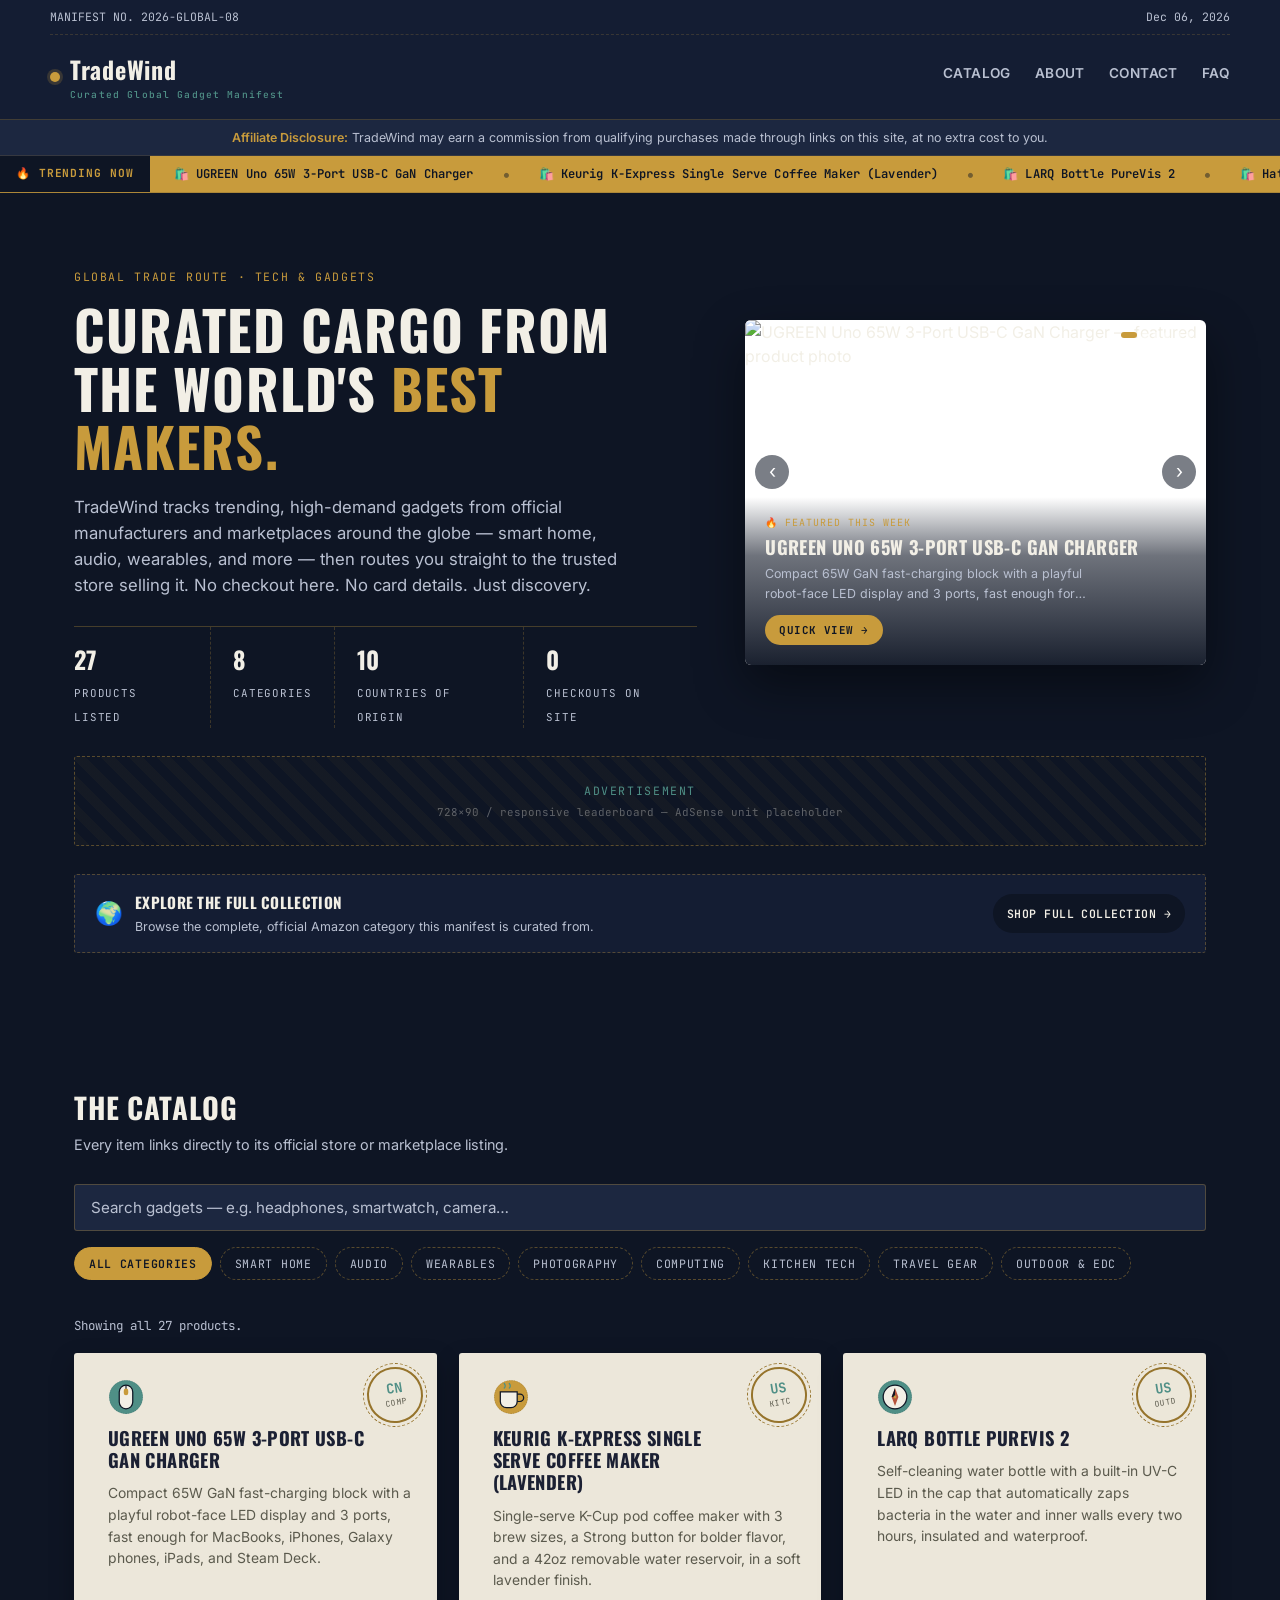
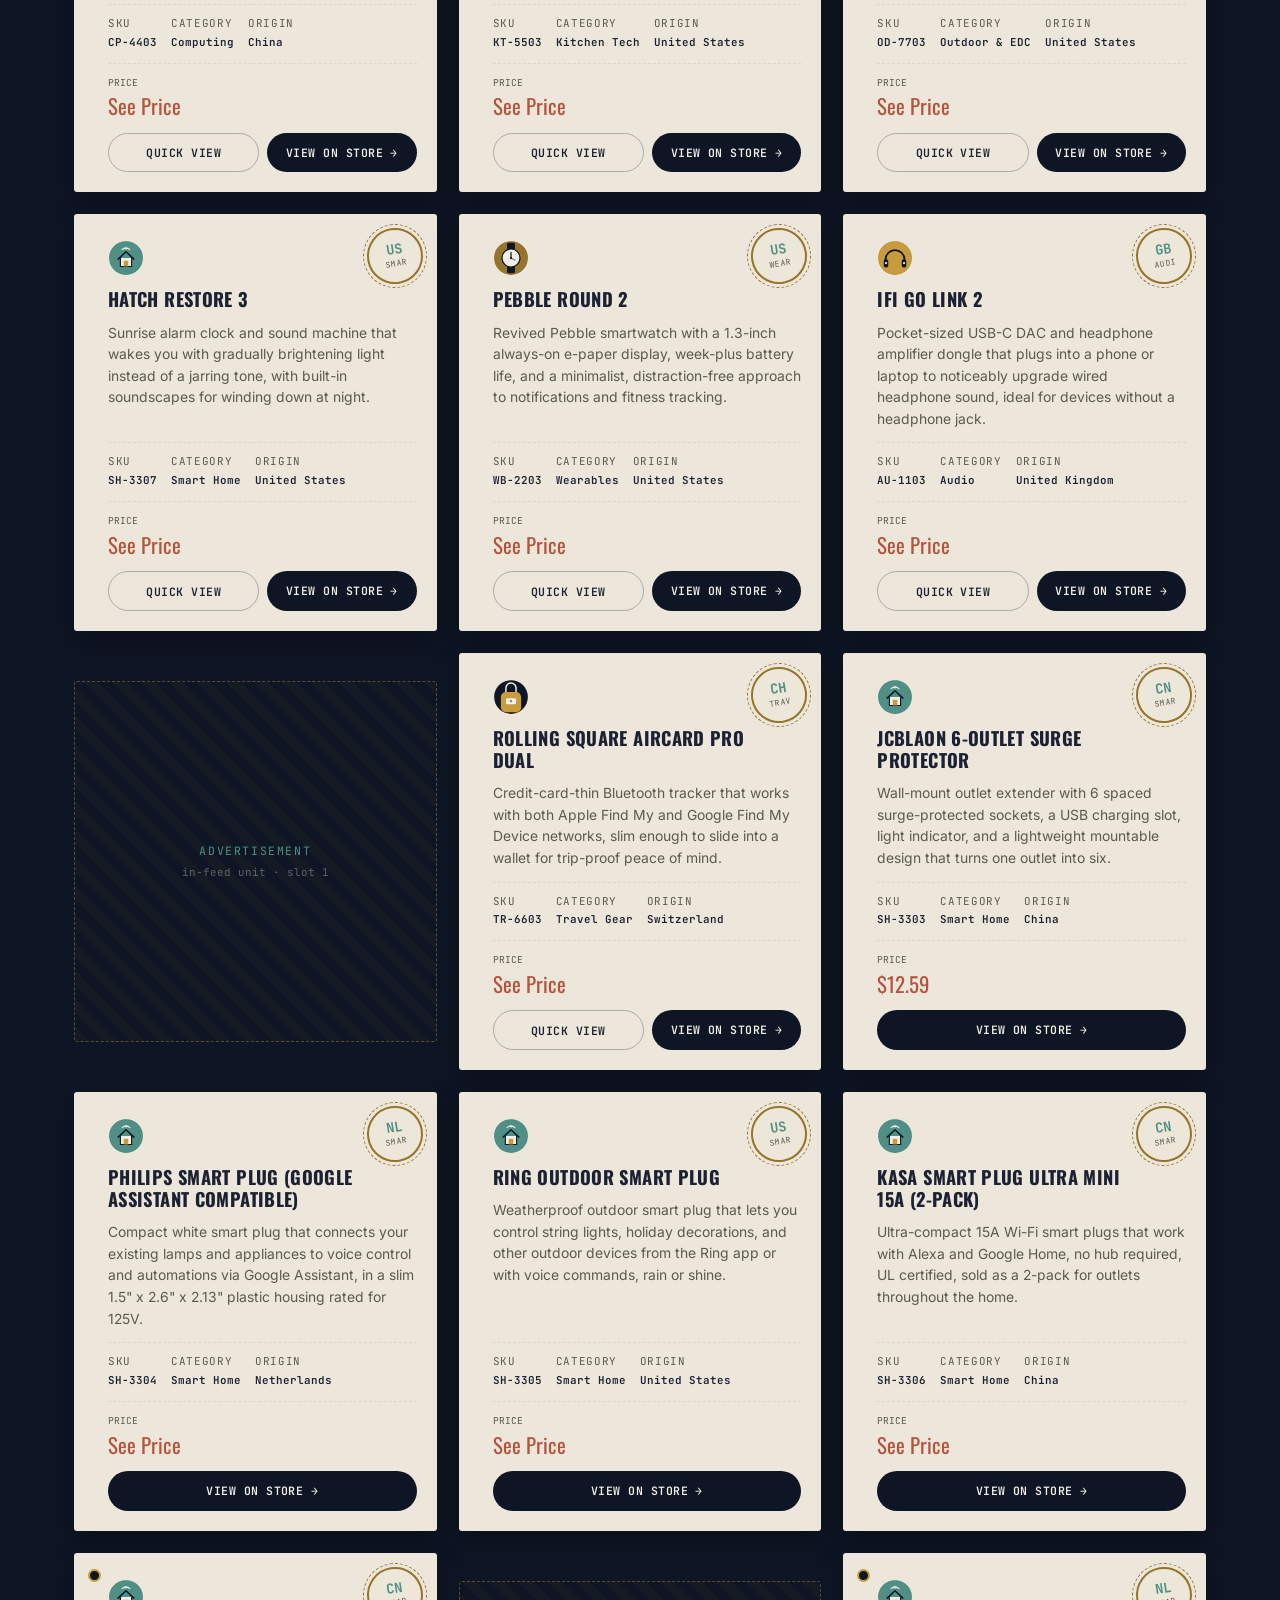
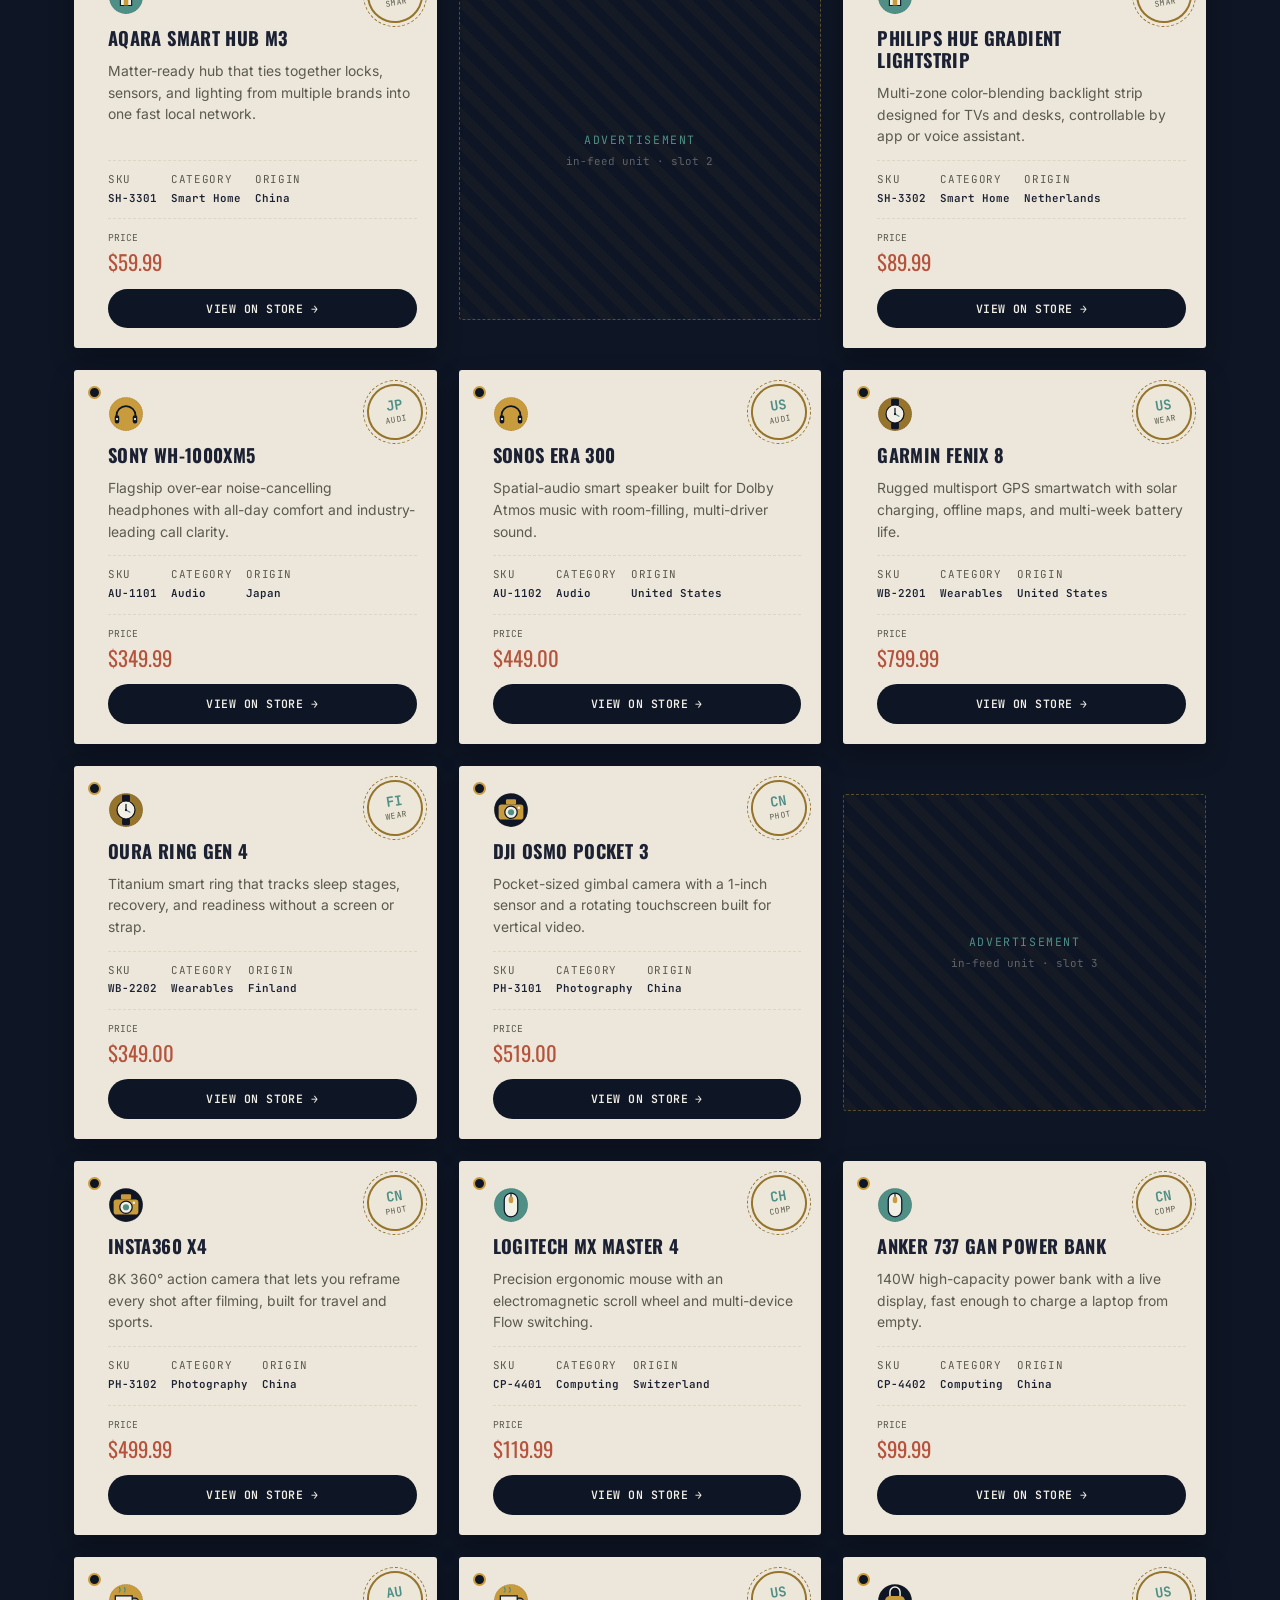
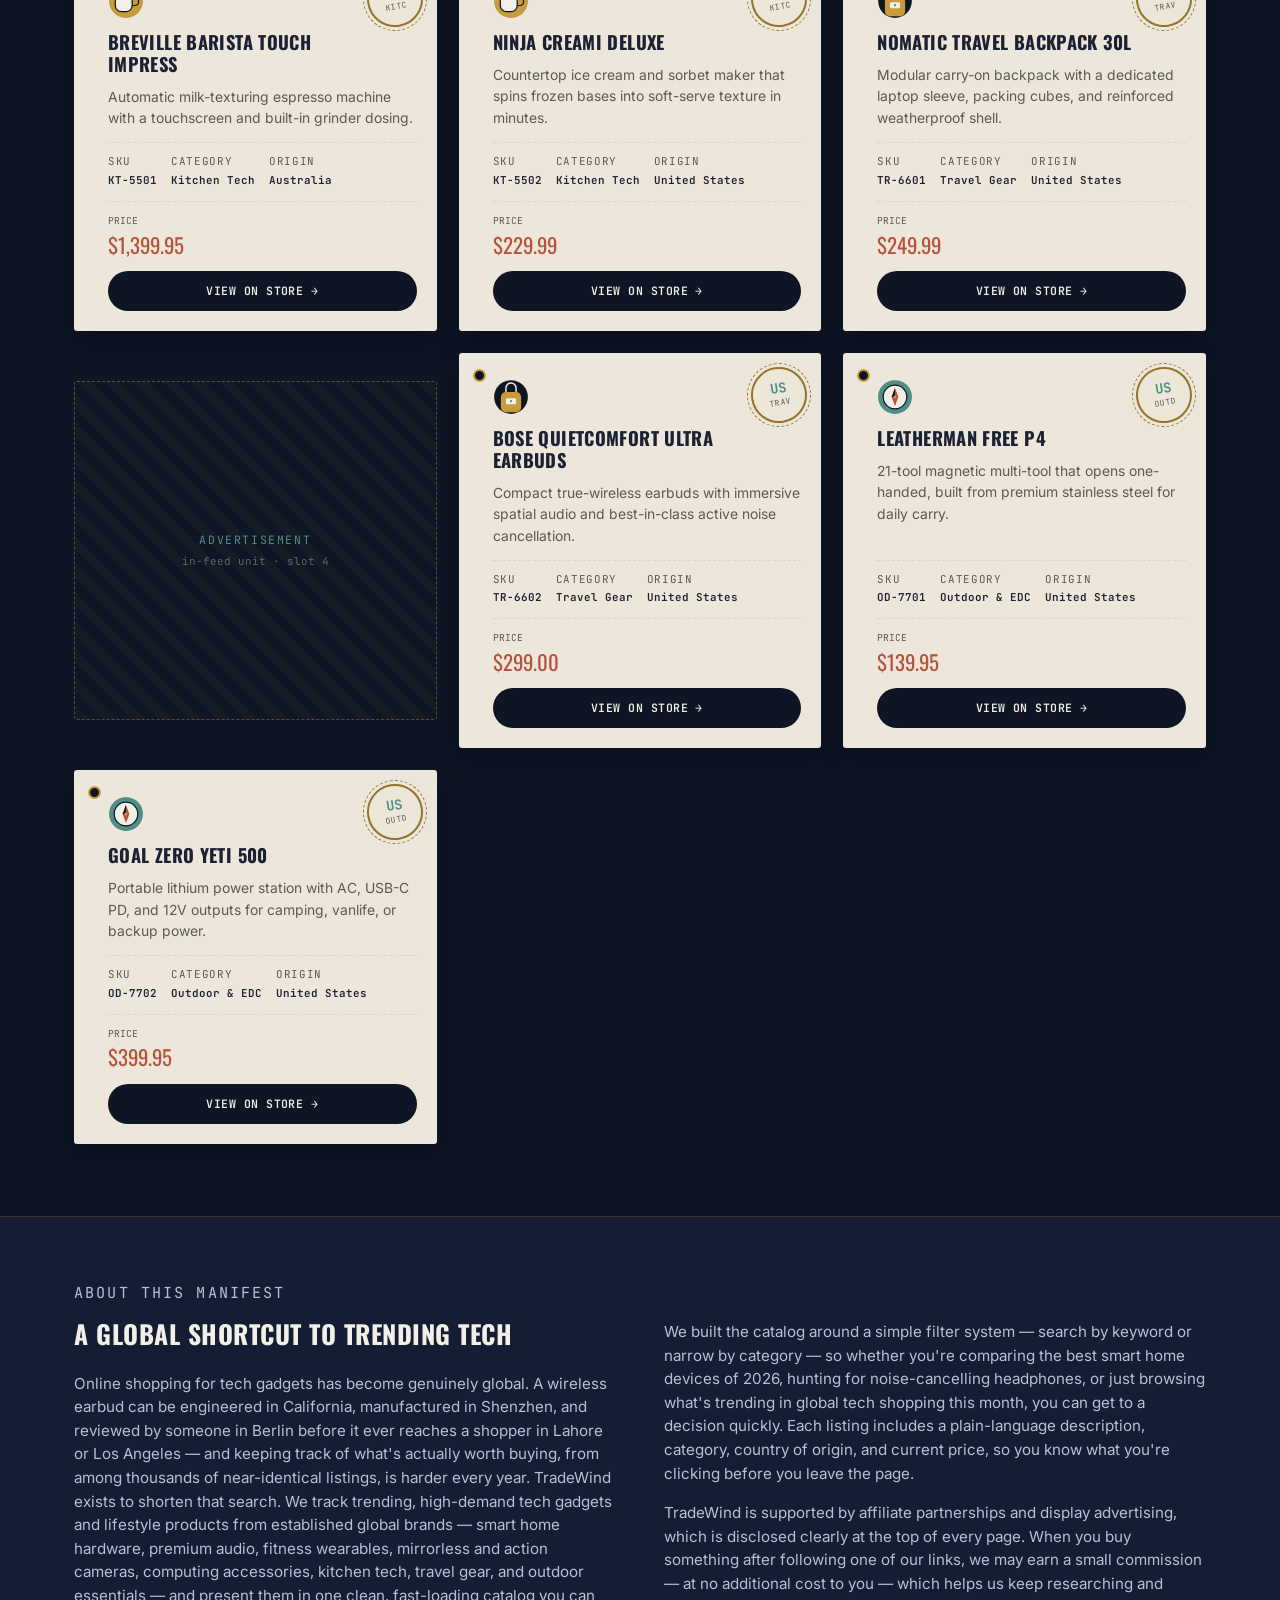
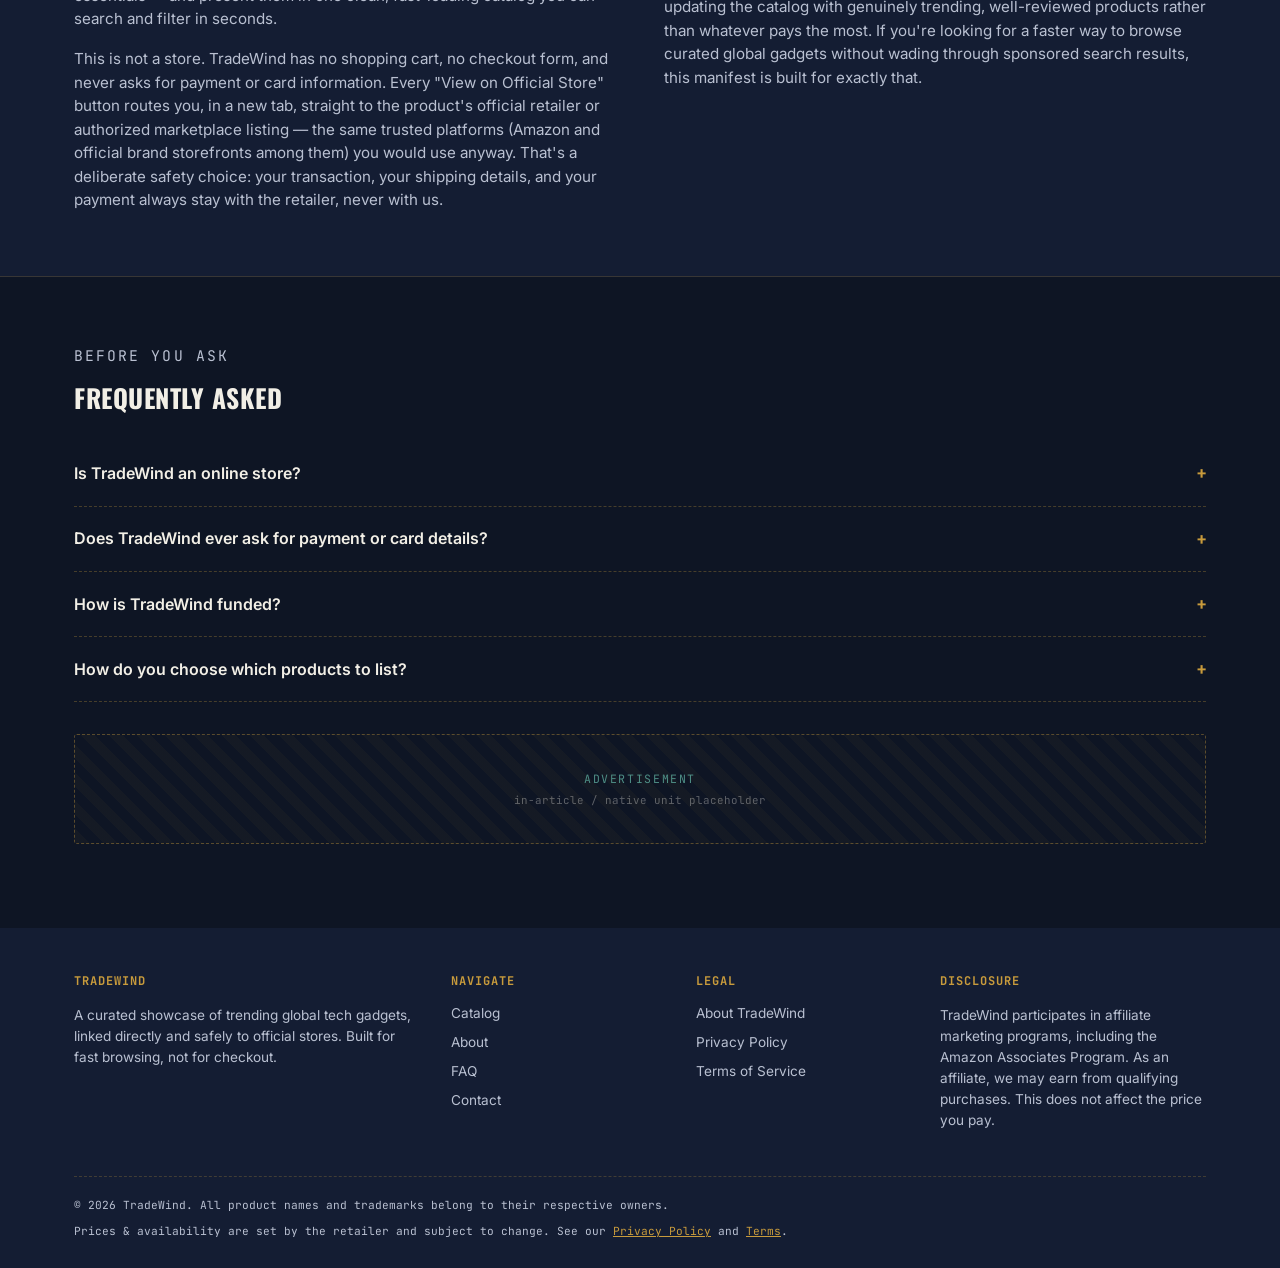
==== commit 949cfefd: "Add files via upload" ====
--- a/index.html
+++ b/index.html
@@ -490,7 +490,7 @@
    FOOTER
    ============================================================ */
 .site-footer{ background:var(--ink-2); padding:44px 0 28px; margin-top:0; }
-.footer__grid{ display:grid; grid-template-columns:1.4fr 1fr 1fr; gap:32px; margin-bottom:32px; }
+.footer__grid{ display:grid; grid-template-columns:1.3fr 0.8fr 0.8fr 1fr; gap:32px; margin-bottom:32px; }
 .footer__grid h3{ font-family:var(--font-mono); font-size:0.75rem; letter-spacing:0.08em; color:var(--brass); margin-bottom:12px; text-transform:uppercase; }
 .footer__grid p, .footer__grid li{ color:var(--ivory-dim); font-size:0.85rem; }
 .footer__grid ul{ list-style:none; padding:0; margin:0; display:flex; flex-direction:column; gap:8px; }
@@ -534,6 +534,7 @@
     <nav class="site-nav" aria-label="Primary">
       <a href="#products">Catalog</a>
       <a href="#about">About</a>
+      <a href="contact.html">Contact</a>
       <a href="#faq">FAQ</a>
     </nav>
   </div>
@@ -692,6 +693,15 @@
           <li><a href="#products">Catalog</a></li>
           <li><a href="#about">About</a></li>
           <li><a href="#faq">FAQ</a></li>
+          <li><a href="contact.html">Contact</a></li>
+        </ul>
+      </div>
+      <div>
+        <h3>Legal</h3>
+        <ul>
+          <li><a href="about.html">About TradeWind</a></li>
+          <li><a href="privacy.html">Privacy Policy</a></li>
+          <li><a href="terms.html">Terms of Service</a></li>
         </ul>
       </div>
       <div>
@@ -701,7 +711,7 @@
     </div>
     <div class="footer__bottom">
       <span>© <span id="year"></span> TradeWind. All product names and trademarks belong to their respective owners.</span>
-      <span>Prices &amp; availability are set by the retailer and subject to change.</span>
+      <span>Prices &amp; availability are set by the retailer and subject to change. See our <a href="privacy.html" style="color:var(--brass);">Privacy Policy</a> and <a href="terms.html" style="color:var(--brass);">Terms</a>.</span>
     </div>
   </div>
 </footer>
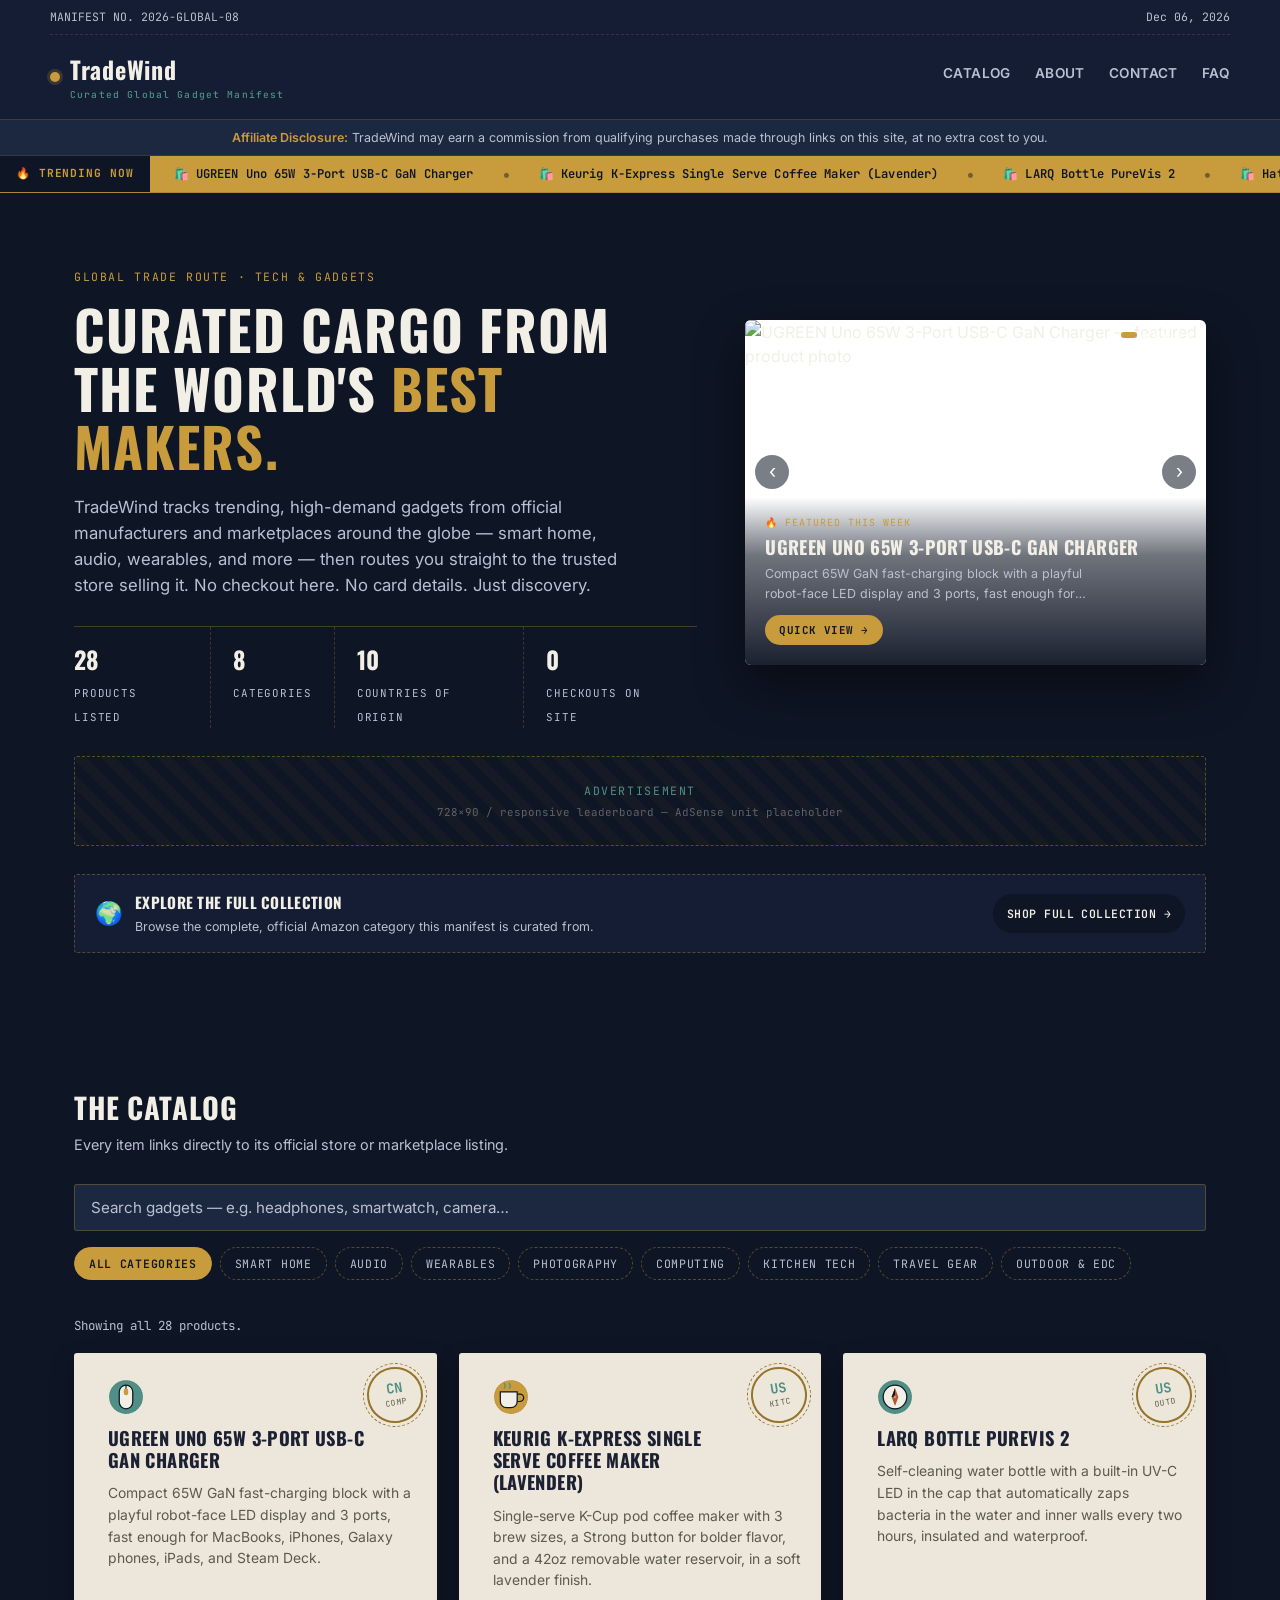
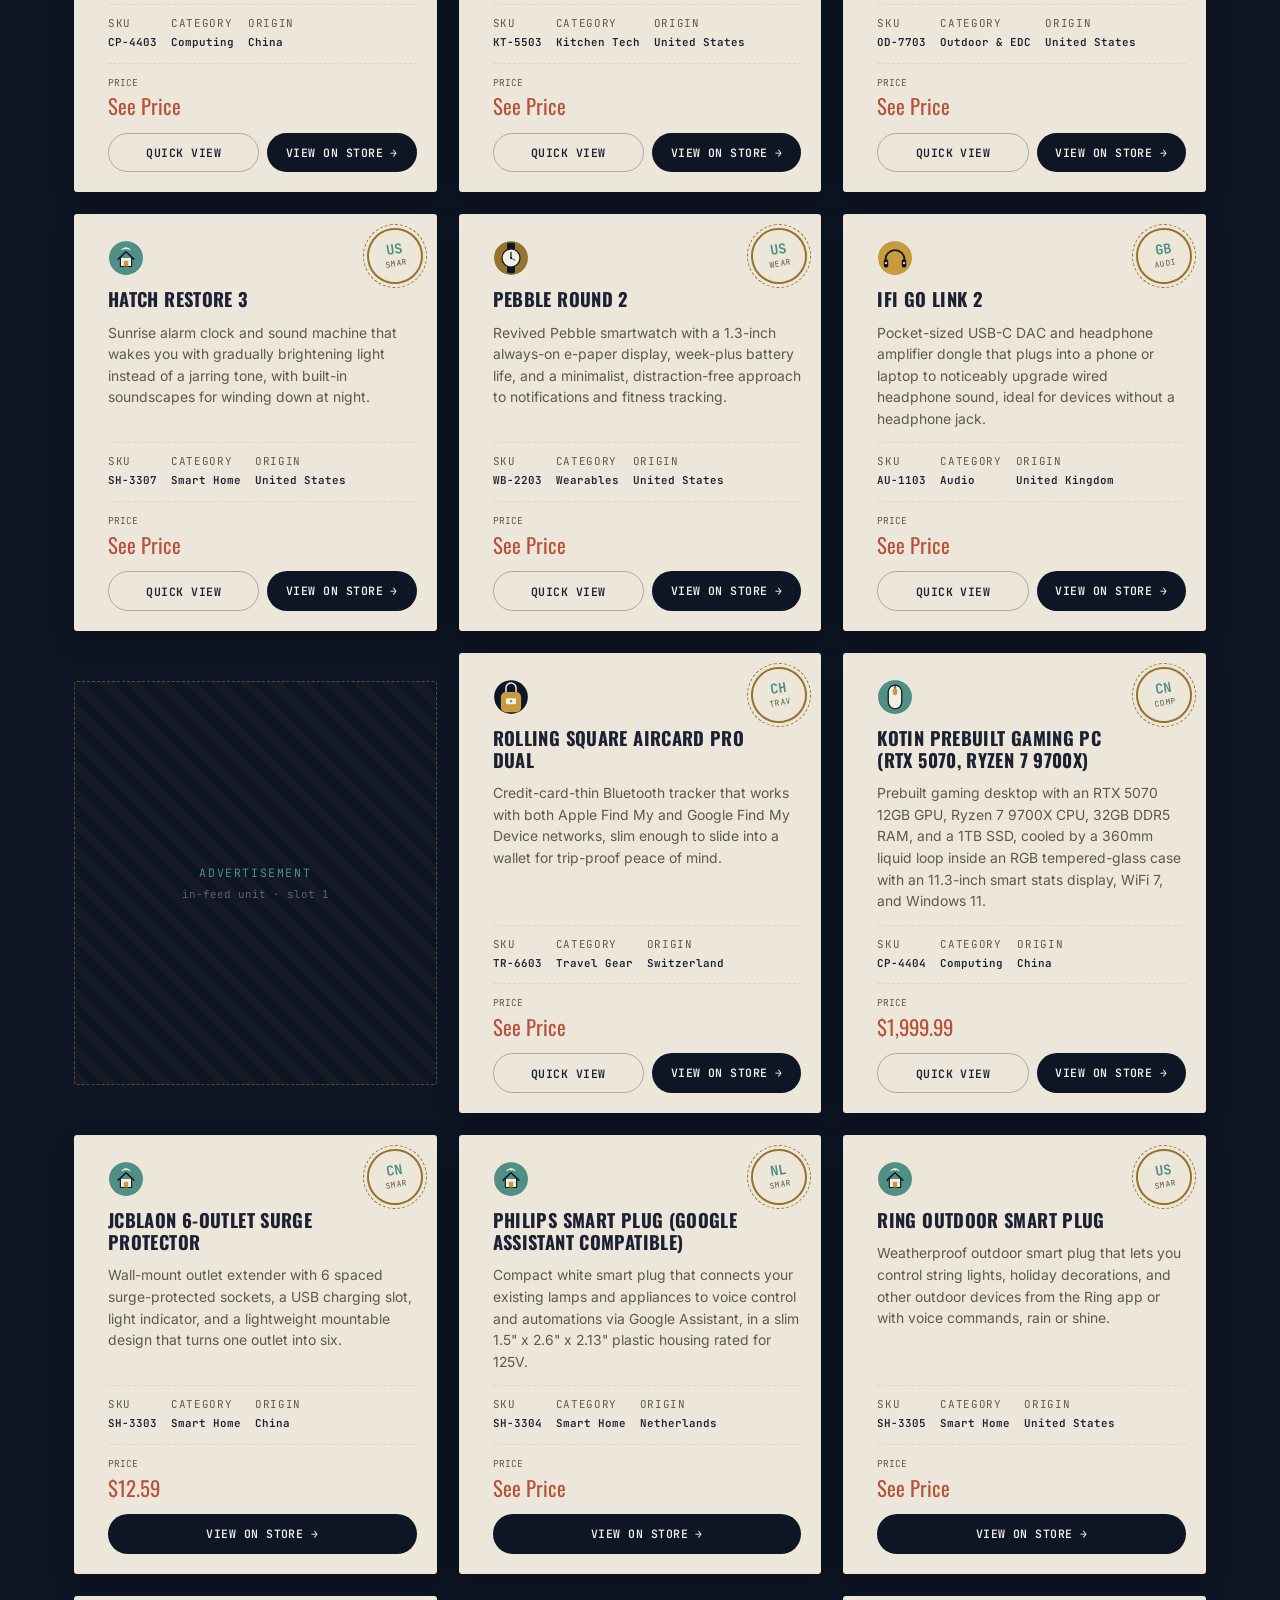
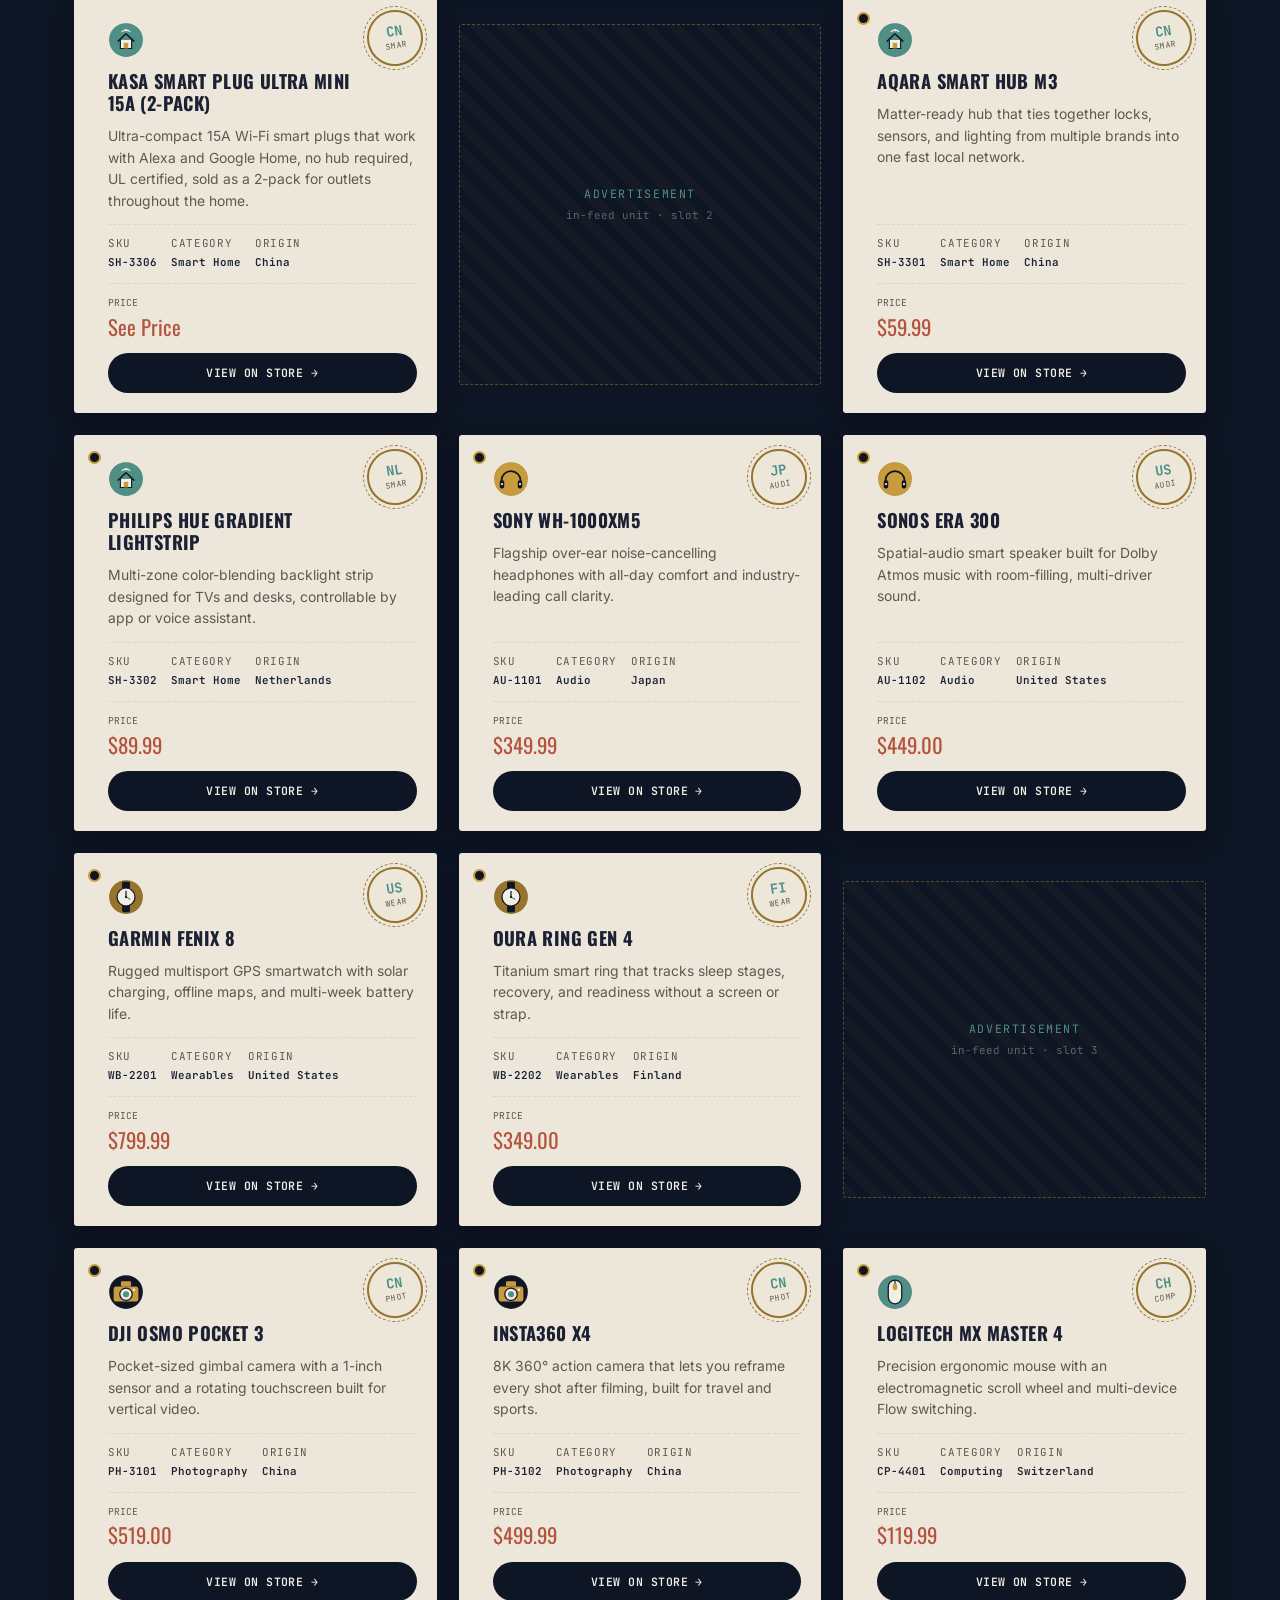
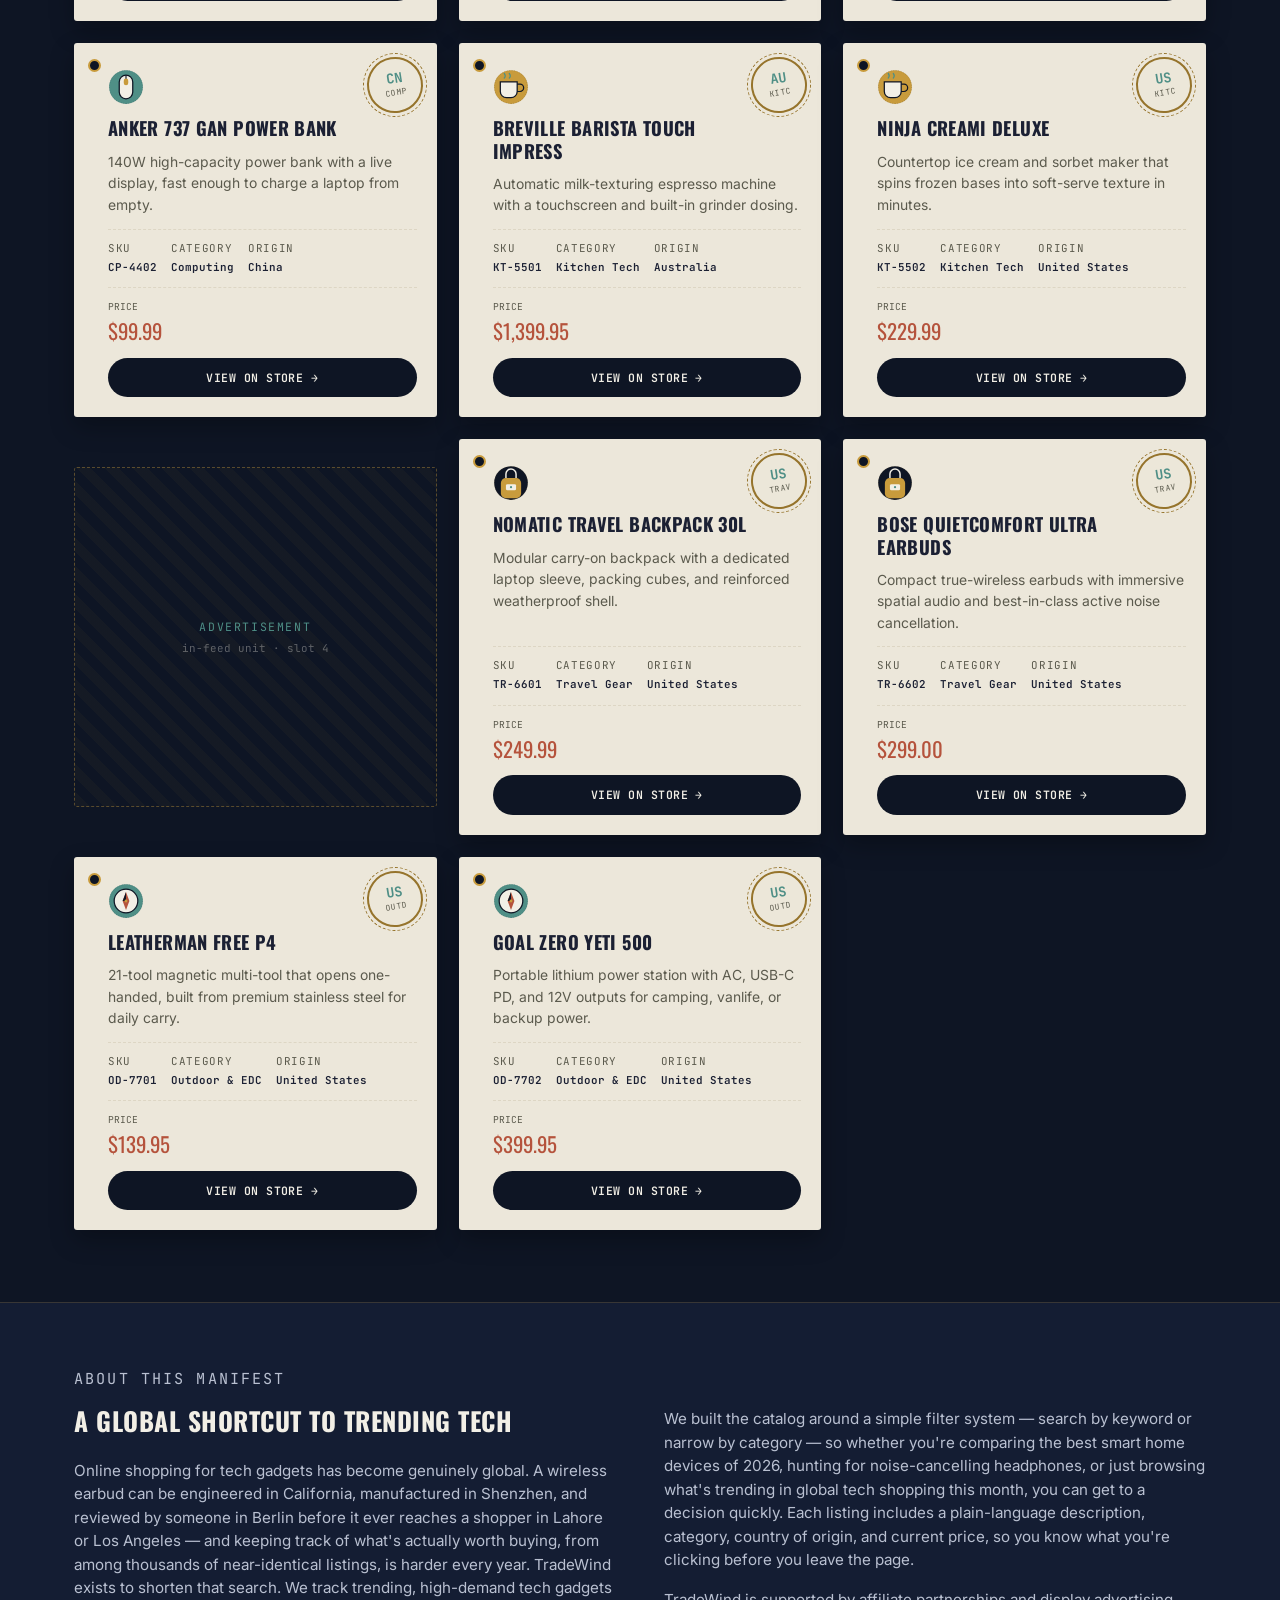
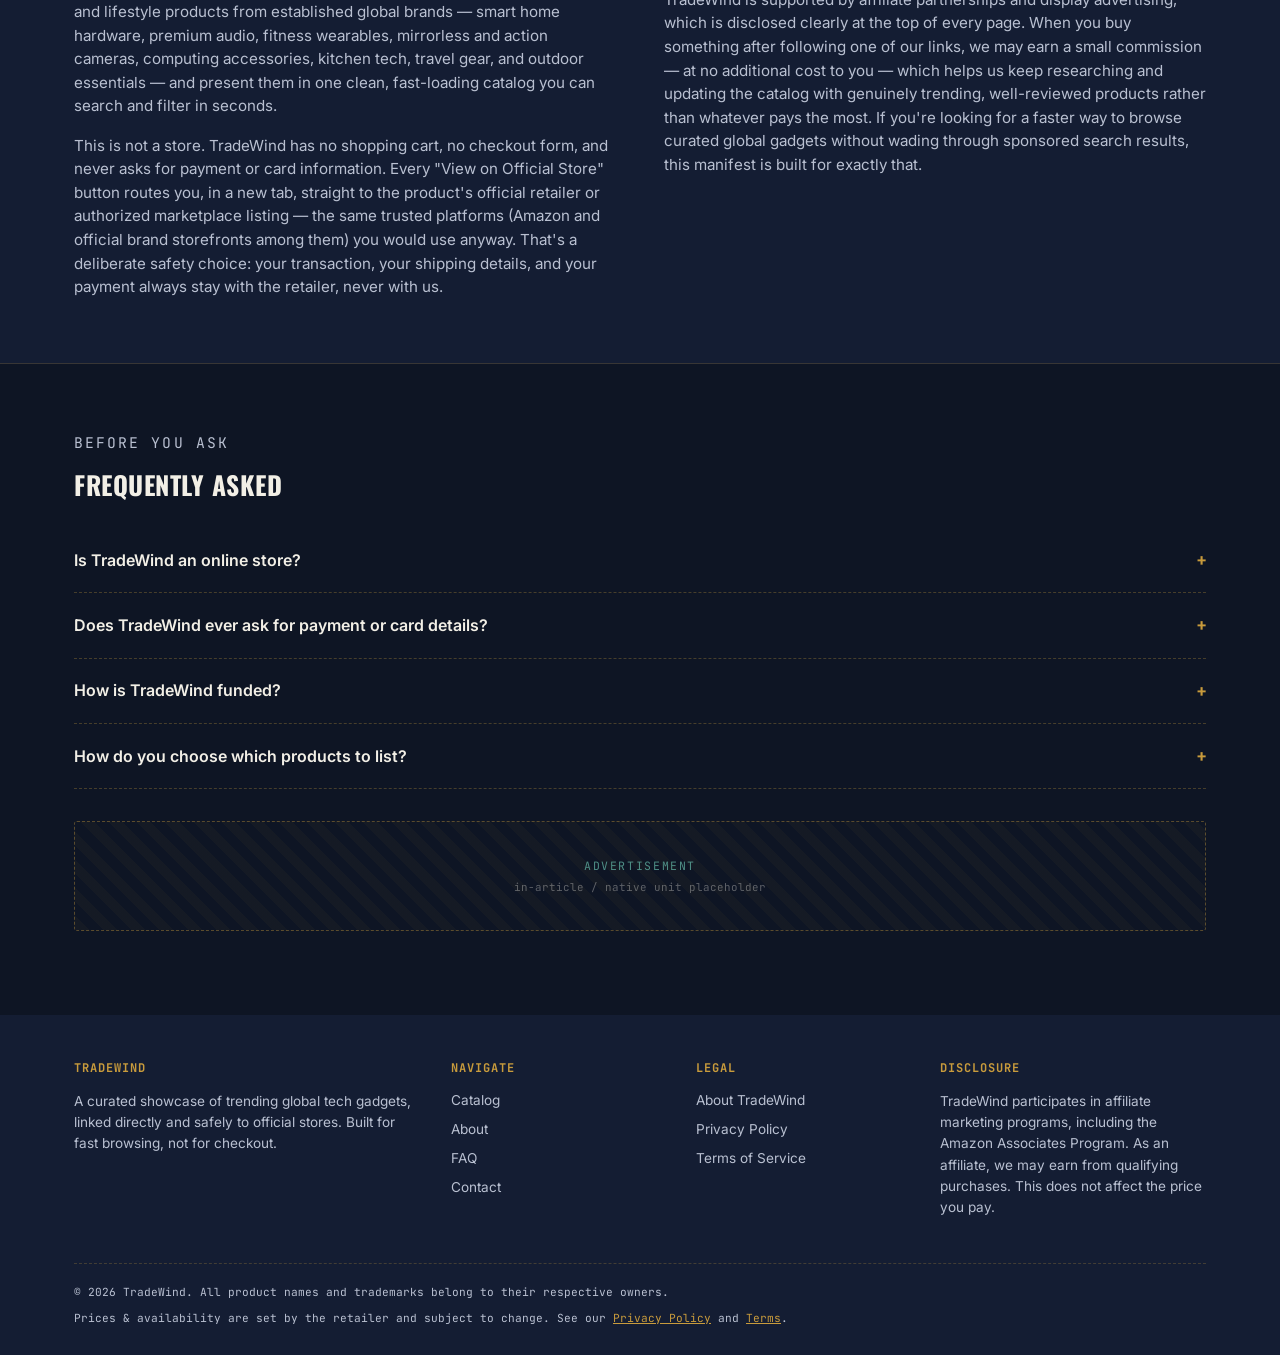
==== commit 1ad5f869: "Add files via upload" ====
--- a/index.html
+++ b/index.html
@@ -563,7 +563,7 @@
         <h1>Curated cargo from the world's <em>best makers.</em></h1>
         <p class="lead">TradeWind tracks trending, high-demand gadgets from official manufacturers and marketplaces around the globe — smart home, audio, wearables, and more — then routes you straight to the trusted store selling it. No checkout here. No card details. Just discovery.</p>
         <div class="hero__stats">
-          <div><b id="statCount">27</b><span>Products Listed</span></div>
+          <div><b id="statCount">28</b><span>Products Listed</span></div>
           <div><b>8</b><span>Categories</span></div>
           <div><b>10</b><span>Countries of Origin</span></div>
           <div><b>0</b><span>Checkouts on Site</span></div>
@@ -773,7 +773,8 @@
     { id:"p24", title:"Hatch Restore 3", category:"smart-home", categoryLabel:"Smart Home", origin:"US", originName:"United States", sku:"SH-3307", price:"See Price", desc:"Sunrise alarm clock and sound machine that wakes you with gradually brightening light instead of a jarring tone, with built-in soundscapes for winding down at night.", images:["https://m.media-amazon.com/images/I/81pkM5yQHoL._AC_SL1500_.jpg","https://m.media-amazon.com/images/I/71A8yasZBnL._AC_SL1500_.jpg","https://m.media-amazon.com/images/I/41fmGvc9foL._AC_.jpg","https://m.media-amazon.com/images/I/71lVD-95vrL._AC_SL1500_.jpg"], link:"https://www.amazon.com/s?k=Hatch+Restore+3&tag=tradewind20-20" },
     { id:"p25", title:"Pebble Round 2", category:"wearables", categoryLabel:"Wearables", origin:"US", originName:"United States", sku:"WB-2203", price:"See Price", desc:"Revived Pebble smartwatch with a 1.3-inch always-on e-paper display, week-plus battery life, and a minimalist, distraction-free approach to notifications and fitness tracking.", images:["https://m.media-amazon.com/images/I/71XpjL4qkPL._AC_SL1500_.jpg","https://m.media-amazon.com/images/I/71%2BrGZ1ENSL._AC_SL1500_.jpg","https://m.media-amazon.com/images/I/71-Bc3KaY3L._AC_SY300_SX300_QL70_FMwebp_.jpg","https://m.media-amazon.com/images/I/61W2r0zh3fL._AC_SY300_SX300_QL70_FMwebp_.jpg"], link:"https://www.amazon.com/s?k=Pebble+Round+2+smartwatch&tag=tradewind20-20" },
     { id:"p26", title:"iFi Go Link 2", category:"audio", categoryLabel:"Audio", origin:"GB", originName:"United Kingdom", sku:"AU-1103", price:"See Price", desc:"Pocket-sized USB-C DAC and headphone amplifier dongle that plugs into a phone or laptop to noticeably upgrade wired headphone sound, ideal for devices without a headphone jack.", images:["https://m.media-amazon.com/images/I/71UJ3662MqL._AC_SL1500_.jpg","https://m.media-amazon.com/images/I/61uLxdt3JXL._SX522_.jpg","https://m.media-amazon.com/images/I/81t923q63oL._AC_SL1500_.jpg"], link:"https://www.amazon.com/s?k=iFi+Go+Link+2&tag=tradewind20-20" },
-    { id:"p27", title:"Rolling Square AirCard Pro Dual", category:"travel", categoryLabel:"Travel Gear", origin:"CH", originName:"Switzerland", sku:"TR-6603", price:"See Price", desc:"Credit-card-thin Bluetooth tracker that works with both Apple Find My and Google Find My Device networks, slim enough to slide into a wallet for trip-proof peace of mind.", images:["https://m.media-amazon.com/images/I/81tBKn9s-iL._AC_SL1500_.jpg","https://m.media-amazon.com/images/I/71j422lAvwL._AC_SL1500_.jpg","https://m.media-amazon.com/images/I/41XU0s3zLpL._SX342_SY445_QL70_FMwebp_.jpg"], link:"https://www.amazon.com/s?k=Rolling+Square+AirCard+Pro+Dual&tag=tradewind20-20" }
+    { id:"p27", title:"Rolling Square AirCard Pro Dual", category:"travel", categoryLabel:"Travel Gear", origin:"CH", originName:"Switzerland", sku:"TR-6603", price:"See Price", desc:"Credit-card-thin Bluetooth tracker that works with both Apple Find My and Google Find My Device networks, slim enough to slide into a wallet for trip-proof peace of mind.", images:["https://m.media-amazon.com/images/I/81tBKn9s-iL._AC_SL1500_.jpg","https://m.media-amazon.com/images/I/71j422lAvwL._AC_SL1500_.jpg","https://m.media-amazon.com/images/I/41XU0s3zLpL._SX342_SY445_QL70_FMwebp_.jpg"], link:"https://www.amazon.com/s?k=Rolling+Square+AirCard+Pro+Dual&tag=tradewind20-20" },
+    { id:"p28", title:"KOTIN Prebuilt Gaming PC (RTX 5070, Ryzen 7 9700X)", category:"computing", categoryLabel:"Computing", origin:"CN", originName:"China", sku:"CP-4404", price:"$1,999.99", desc:"Prebuilt gaming desktop with an RTX 5070 12GB GPU, Ryzen 7 9700X CPU, 32GB DDR5 RAM, and a 1TB SSD, cooled by a 360mm liquid loop inside an RGB tempered-glass case with an 11.3-inch smart stats display, WiFi 7, and Windows 11.", images:["https://m.media-amazon.com/images/I/81MOcNvowuL._AC_SL1500_.jpg","https://m.media-amazon.com/images/I/71QIoGMc%2BdL._AC_SL1500_.jpg","https://m.media-amazon.com/images/I/7109IYpC44L._AC_SL1500_.jpg","https://m.media-amazon.com/images/I/81uQqtAgGdL._AC_SL1500_.jpg","https://m.media-amazon.com/images/I/71UUe0gpWUL._AC_SL1500_.jpg","https://m.media-amazon.com/images/I/71aqFoIzlTL._AC_SL1500_.jpg","https://m.media-amazon.com/images/I/710YwijpeAL._AC_SL1500_.jpg"], link:"https://www.amazon.com/KOTIN-Prebuilt-Gaming-Ryzen-9700X/dp/B0GQZ2PKBM?_encoding=UTF8&content-id=amzn1.sym.e9334c9a-f777-4209-8a58-2788a2ea8143&dib=eyJ2IjoiMSJ9.[base64].A51xL37t82A0Wo93A6d3cTxuoNn_XCGxsyBzhfyDEtw&dib_tag=se&keywords=PCs&pd_rd_r=3b498f00-3926-472d-b16b-f881a6e8f16a&pd_rd_w=DXE7j&pd_rd_wg=pssmL&qid=1787414945&sr=8-2&th=1&linkCode=ll2&tag=tradewind20-20&linkId=d69b269e00a24684555bf8a290a8ab75&language=en_US&gaOptInStatus=true&ref_=as_li_ss_tl" }
   ];
 
   const CATEGORY_ORDER = ["smart-home","audio","wearables","photography","computing","kitchen","travel","outdoor"];
